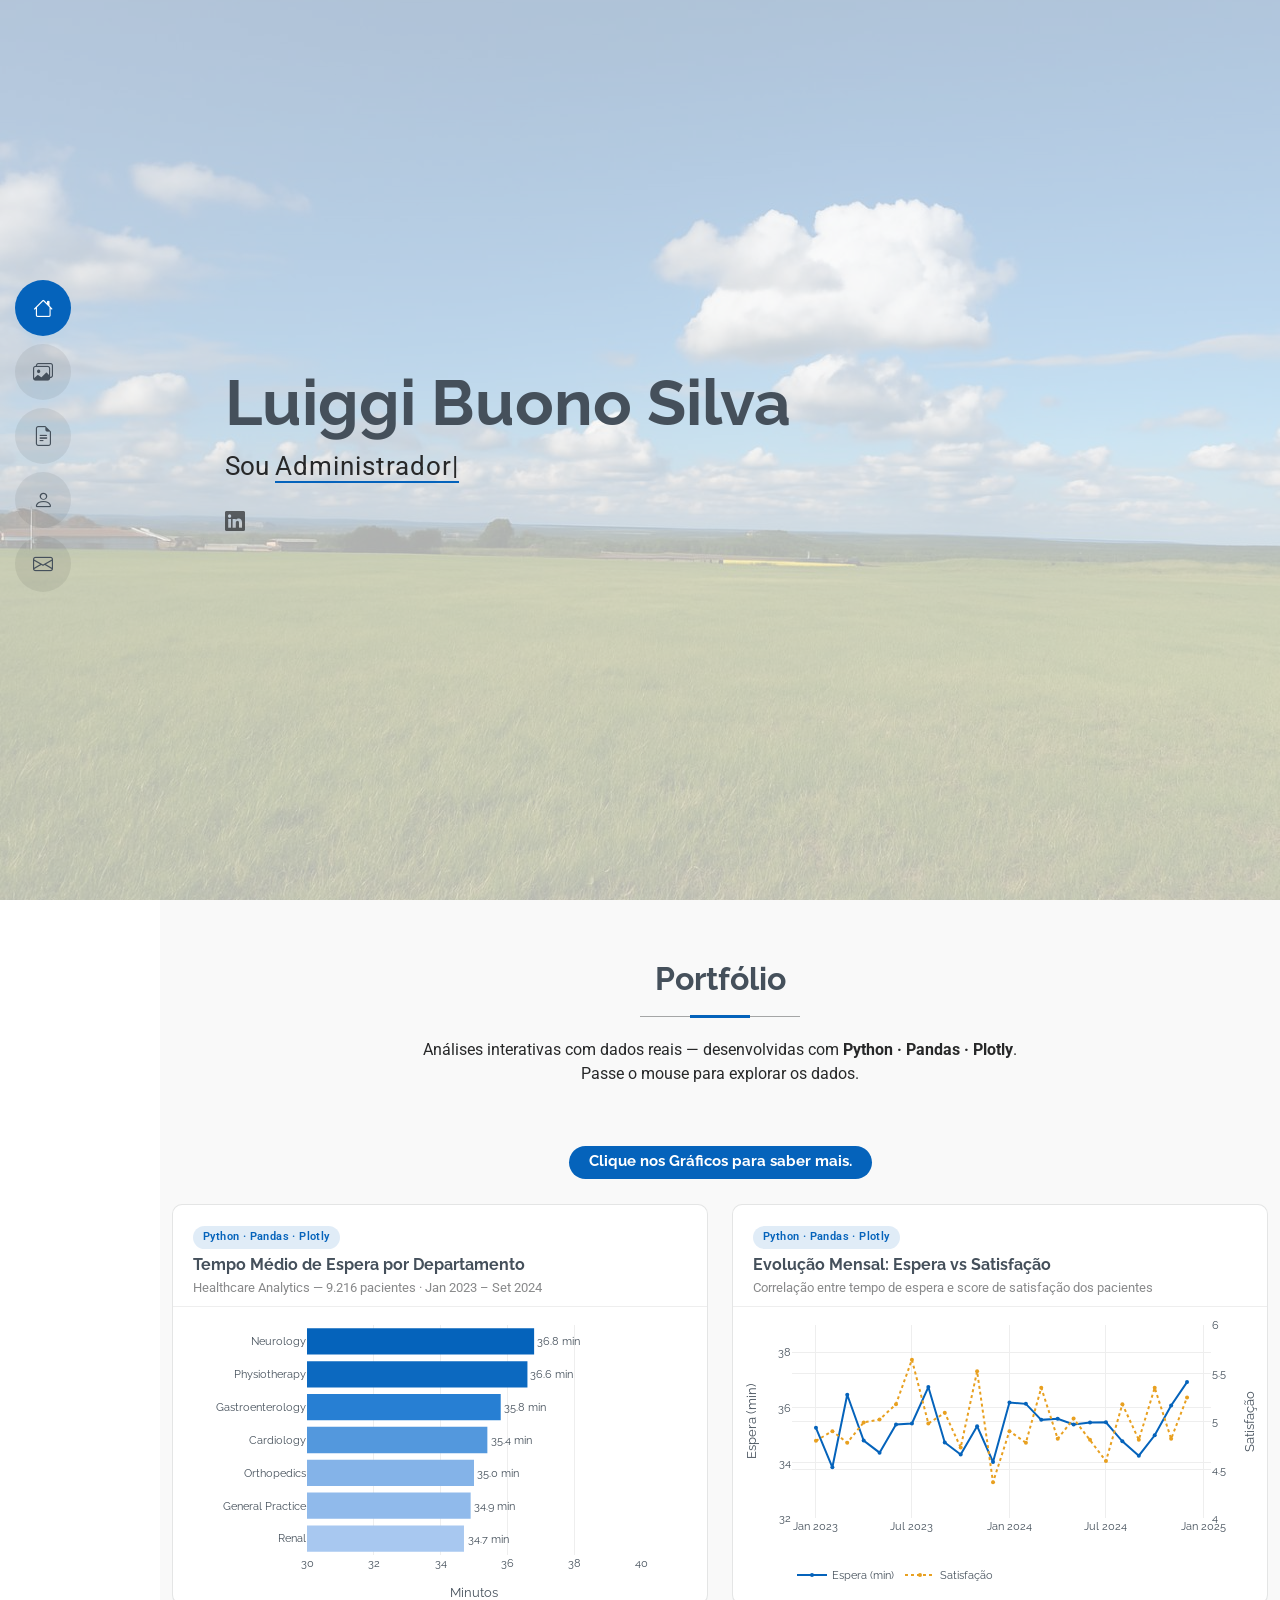
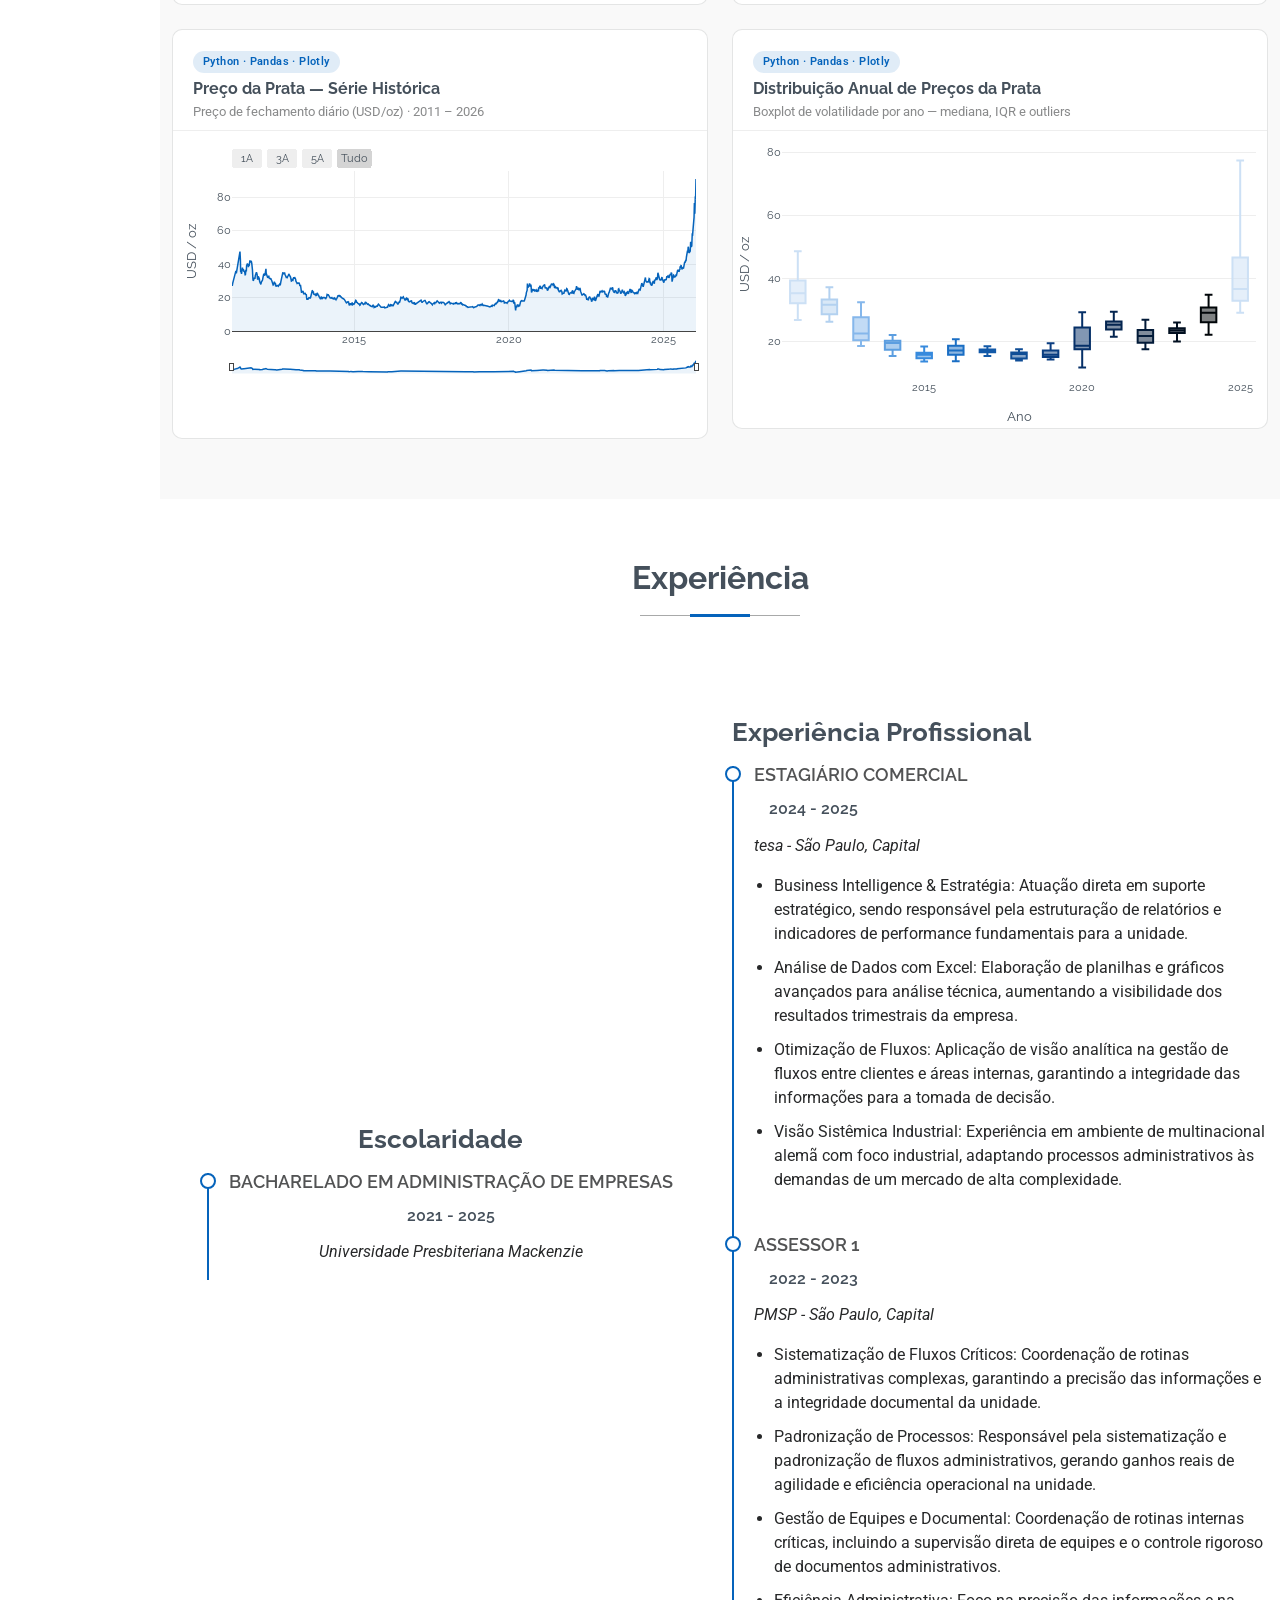
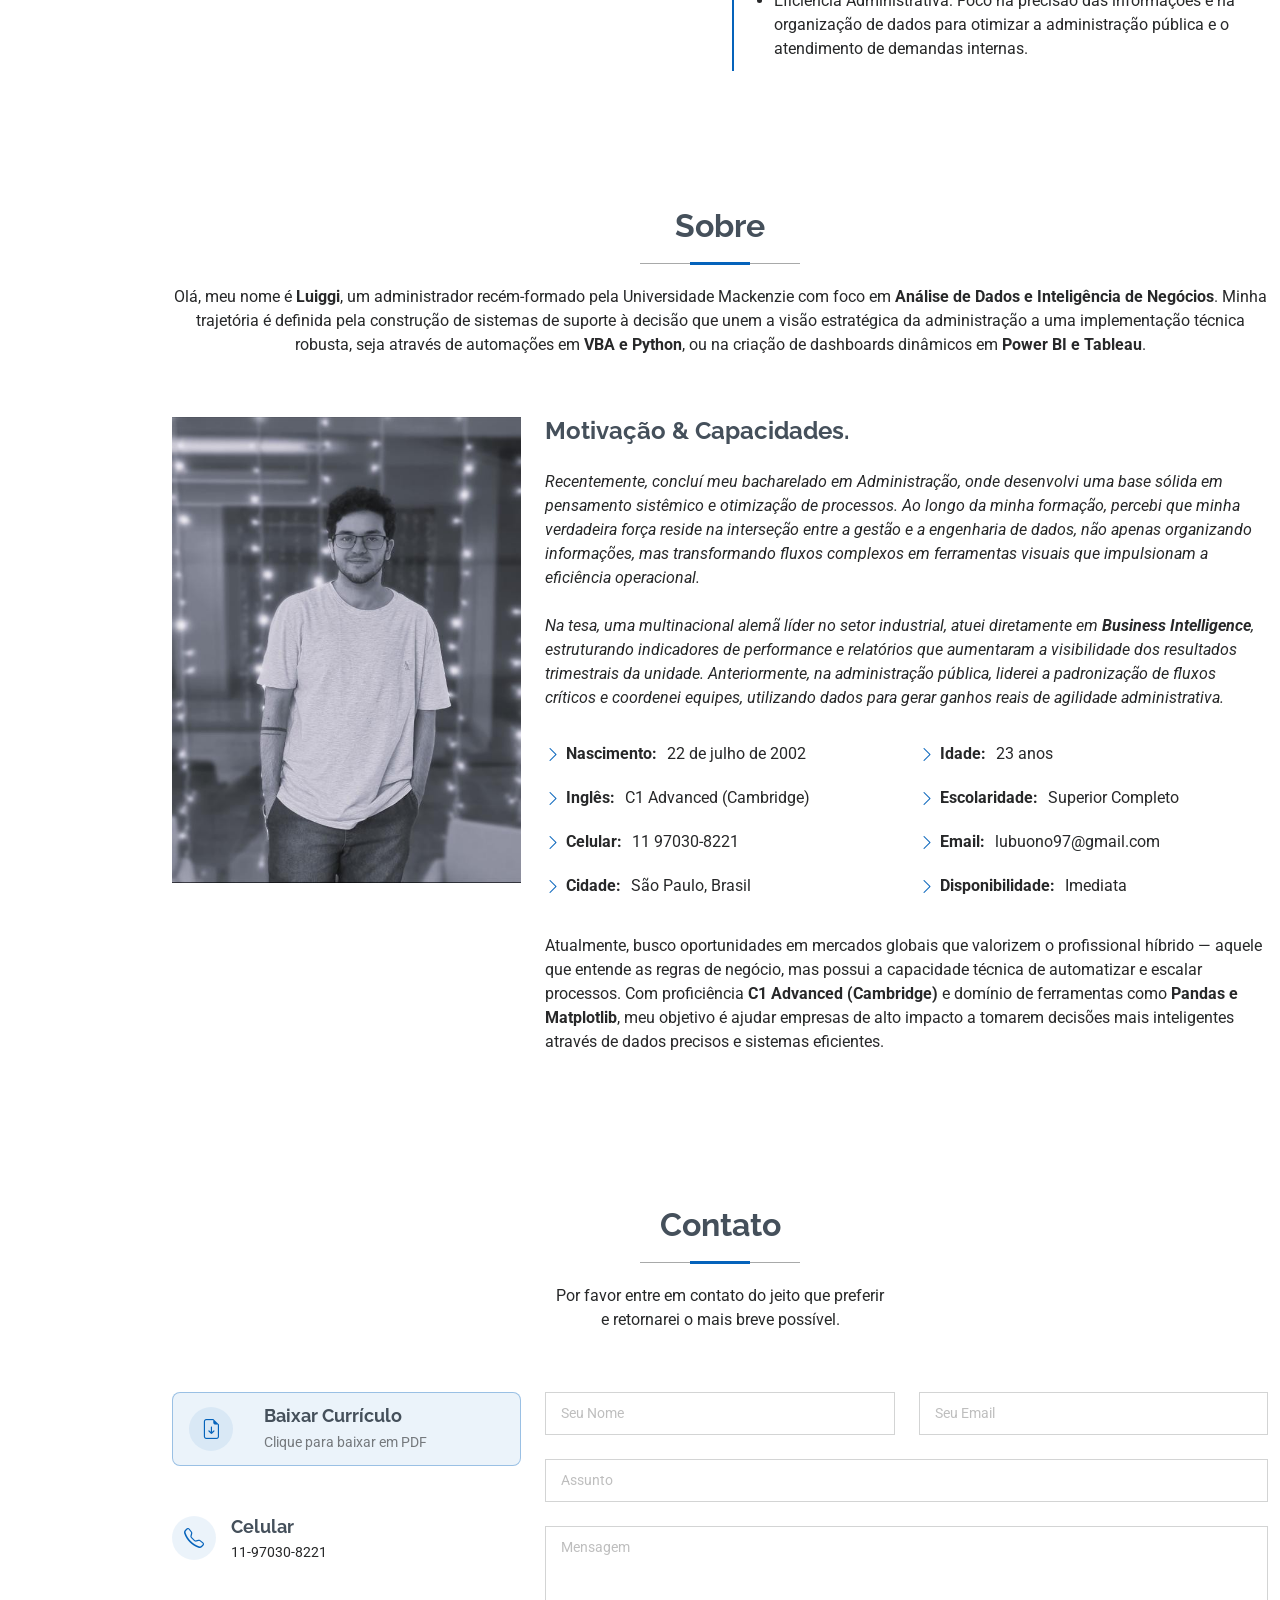
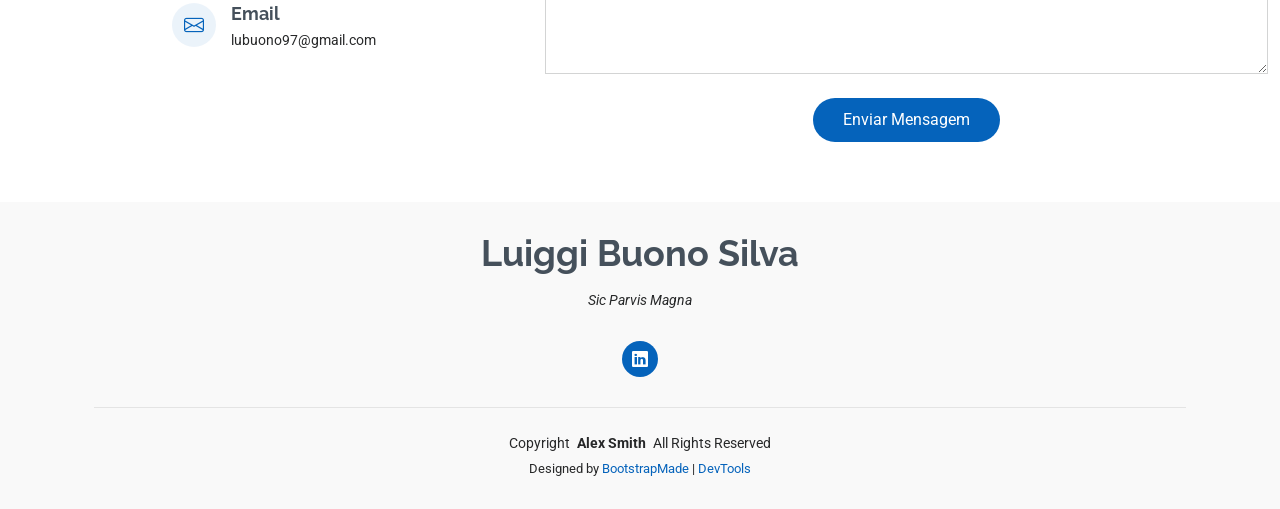
==== index.html @ fa4395cb "Update in some code sections" ====
<!DOCTYPE html>
<html lang="ptbr">

<head>
  <meta charset="utf-8">
  <meta content="width=device-width, initial-scale=1.0" name="viewport">
  <title>CV_Luiggi_Buono</title>
  <meta content="" name="description">
  <meta content="" name="keywords">

  <!-- Favicons -->
  <link href="assets/img/favicon.png" rel="icon">
  <link href="assets/img/favicon.png" rel="apple-touch-icon">

  <!-- Fonts -->
  <link href="https://fonts.googleapis.com" rel="preconnect">
  <link href="https://fonts.gstatic.com" rel="preconnect" crossorigin>
  <link
    href="https://fonts.googleapis.com/css2?family=Roboto:ital,wght@0,100;0,300;0,400;0,500;0,700;0,900;1,100;1,300;1,400;1,500;1,700;1,900&family=Poppins:ital,wght@0,100;0,200;0,300;0,400;0,500;0,600;0,700;0,800;0,900;1,100;1,200;1,300;1,400;1,500;1,600;1,700;1,800;1,900&family=Raleway:ital,wght@0,100;0,200;0,300;0,400;0,500;0,600;0,700;0,800;0,900;1,100;1,200;1,300;1,400;1,500;1,600;1,700;1,800;1,900&display=swap"
    rel="stylesheet">

  <!-- Vendor CSS Files -->
  <link href="assets/vendor/bootstrap/css/bootstrap.min.css" rel="stylesheet">
  <link href="assets/vendor/bootstrap-icons/bootstrap-icons.css" rel="stylesheet">
  <link href="assets/vendor/aos/aos.css" rel="stylesheet">
  <link href="assets/vendor/glightbox/css/glightbox.min.css" rel="stylesheet">
  <link href="assets/vendor/swiper/swiper-bundle.min.css" rel="stylesheet">

  <!-- Main CSS File -->
  <link href="assets/css/main.css" rel="stylesheet">

  <!-- Plotly.js para gráficos interativos -->
  <script src="https://cdn.plot.ly/plotly-2.32.0.min.js" id="plotly-cdn"></script>

  <!-- =======================================================
  * Template Name: MyResume
  * Template URL: https://bootstrapmade.com/free-html-bootstrap-template-my-resume/
  * Updated: Jun 29 2024 with Bootstrap v5.3.3
  * Author: BootstrapMade.com
  * License: https://bootstrapmade.com/license/
  ======================================================== -->

  <style>
    .portfolio-card-link {
      text-decoration: none;
      display: block;
      color: inherit;
    }

    .portfolio-card-link .portfolio-card {
      transition: transform 0.25s ease, box-shadow 0.25s ease;
      cursor: pointer;
    }

    .portfolio-card-link:hover .portfolio-card {
      transform: translateY(-5px);
      box-shadow: 0 12px 32px rgba(5, 99, 187, 0.15);
    }

    .portfolio-card-link:hover .portfolio-card-header h4::after {
      content: ' →';
      color: #0563bb;
    }
  </style>
</head>

<body class="index-page">

  <header id="header" class="header d-flex flex-column justify-content-center">

    <i class="header-toggle d-xl-none bi bi-list"></i>

    <nav id="navmenu" class="navmenu">
      <ul>
        <li><a href="#hero" class="active"><i class="bi bi-house navicon"></i><span>Home</span></a></li>
        <li><a href="#portfolio"><i class="bi bi-images navicon"></i><span>Portfólio</span></a></li>
        <li><a href="#Currículo"><i class="bi bi-file-earmark-text navicon"></i><span>Experiência</span></a></li>
        <li><a href="#Sobre mim"><i class="bi bi-person navicon"></i><span>Sobre mim</span></a></li>
        <li><a href="#contact"><i class="bi bi-envelope navicon"></i><span>Contato</span></a></li>
      </ul>
    </nav>

  </header>

  <main class="main">

    <!-- Hero Section -->
    <section id="hero" class="hero section light-background">

      <img src="assets/img/hero-bg.jpg" alt="">

      <div class="container" data-aos="zoom-out">
        <div class="row justify-content-center">
          <div class="col-lg-9">
            <h2>Luiggi Buono Silva</h2>
            <p>Sou <span class="typed"
                data-typed-items="Administrador, Analista, Desenvolvedor, Planejador"></span><span
                class="typed-cursor typed-cursor--blink" aria-hidden="true"></span></p>
            <div class="social-links">
              <a
                href="https://www.linkedin.com/in/luiggi-buono-silva-706985194/?lipi=urn%3Ali%3Apage%3Ad_flagship3_profile_view_base_contact_details%3BIKTzEjtxRpqiecCfWYso%2Bg%3D%3D"><i
                  class="bi bi-linkedin"></i></a>
            </div>
          </div>
        </div>
      </div>

    </section><!-- /Hero Section -->

    <!-- Portfolio Section -->
    <section id="portfolio" class="portfolio section light-background">
      <div class="container section-title" data-aos="fade-up">
        <h2>Portfólio</h2>
        <p>Análises interativas com dados reais — desenvolvidas com <strong>Python · Pandas · Plotly</strong>.<br>Passe
          o mouse para explorar os dados.</p>
      </div>
      <div class="container">
        <div class="row" data-aos="fade-up" data-aos-delay="100">
          <div class="col-lg-12 d-flex justify-content-center">
            <ul id="portfolio-filters" class="portfolio-filters">
              <li data-filter="*" class="filter-active"><strong>Clique nos Gráficos para saber mais.</strong></li>
            </ul>
          </div>
        </div>
        <div class="row gy-4 portfolio-container" data-aos="fade-up" data-aos-delay="200">

          <div class="col-lg-6 portfolio-item filter-python">
            <a href="healthcare-espera.html" class="portfolio-card-link">
              <div class="portfolio-card">
                <div class="portfolio-card-header">
                  <span class="portfolio-badge">Python · Pandas · Plotly</span>
                  <h4>Tempo Médio de Espera por Departamento</h4>
                  <p>Healthcare Analytics — 9.216 pacientes · Jan 2023 – Set 2024</p>
                </div>
                <div id="chart-dept" class="plotly-chart"></div>
              </div>
            </a>
          </div>

          <div class="col-lg-6 portfolio-item filter-python">
            <a href="healthcare-espera.html" class="portfolio-card-link">
              <div class="portfolio-card">
                <div class="portfolio-card-header">
                  <span class="portfolio-badge">Python · Pandas · Plotly</span>
                  <h4>Evolução Mensal: Espera vs Satisfação</h4>
                  <p>Correlação entre tempo de espera e score de satisfação dos pacientes</p>
                </div>
                <div id="chart-monthly" class="plotly-chart"></div>
              </div>
            </a>
          </div>

          <div class="col-lg-6 portfolio-item filter-python">
            <a href="silver-preco.html" class="portfolio-card-link">
              <div class="portfolio-card">
                <div class="portfolio-card-header">
                  <span class="portfolio-badge">Python · Pandas · Plotly</span>
                  <h4>Preço da Prata — Série Histórica</h4>
                  <p>Preço de fechamento diário (USD/oz) · 2011 – 2026</p>
                </div>
                <div id="chart-silver" class="plotly-chart"></div>
              </div>
            </a>
          </div>

          <div class="col-lg-6 portfolio-item filter-python">
            <a href="silver-preco.html" class="portfolio-card-link">
              <div class="portfolio-card">
                <div class="portfolio-card-header">
                  <span class="portfolio-badge">Python · Pandas · Plotly</span>
                  <h4>Distribuição Anual de Preços da Prata</h4>
                  <p>Boxplot de volatilidade por ano — mediana, IQR e outliers</p>
                </div>
                <div id="chart-box" class="plotly-chart"></div>
              </div>
            </a>
          </div>

        </div>
      </div>
    </section><!-- /Portfolio Section -->

    <script>
      function _doInitCharts() {
        (function () {
        var cfg = { displayModeBar: false, responsive: true };
        var base = {
          paper_bgcolor: 'rgba(0,0,0,0)', plot_bgcolor: 'rgba(0,0,0,0)',
          font: { family: 'Raleway,sans-serif', size: 11, color: '#45505b' },
          margin: { t: 10, r: 15, b: 45, l: 45 }, height: 285,
          legend: { orientation: 'h', y: -0.22 }
        };
        function mg(a, b) { return Object.assign({}, a, b); }

        Plotly.newPlot('chart-dept', [{
          type: 'bar', orientation: 'h',
          x: [34.7, 34.9, 35.0, 35.4, 35.8, 36.6, 36.8], y: ["Renal", "General Practice", "Orthopedics", "Cardiology", "Gastroenterology", "Physiotherapy", "Neurology"],
          marker: { color: [34.7, 34.9, 35.0, 35.4, 35.8, 36.6, 36.8], colorscale: [[0, '#a8c8f0'], [0.5, '#2980d4'], [1, '#0563bb']], showscale: false },
          text: [34.7, 34.9, 35.0, 35.4, 35.8, 36.6, 36.8].map(function (v) { return v.toFixed(1) + ' min'; }),
          textposition: 'outside',
          hovertemplate: '<b>%{y}</b><br>Média: %{x:.1f} min<extra></extra>'
        }], mg(base, { xaxis: { title: 'Minutos', range: [30, 40] }, margin: { t: 10, r: 70, b: 45, l: 130 } }), cfg);

        Plotly.newPlot('chart-monthly', [
          {
            type: 'scatter', mode: 'lines+markers', name: 'Espera (min)',
            x: ["2023-01", "2023-02", "2023-03", "2023-04", "2023-05", "2023-06", "2023-07", "2023-08", "2023-09", "2023-10", "2023-11", "2023-12", "2024-01", "2024-02", "2024-03", "2024-04", "2024-05", "2024-06", "2024-07", "2024-08", "2024-09", "2024-10", "2024-11", "2024-12"], y: [35.27, 33.84, 36.47, 34.81, 34.37, 35.39, 35.43, 36.75, 34.74, 34.3, 35.33, 34.03, 36.19, 36.14, 35.56, 35.6, 35.39, 35.46, 35.47, 34.78, 34.26, 35.0, 36.08, 36.93], line: { color: '#0563bb', width: 2 }, marker: { size: 4 },
            hovertemplate: '%{x}<br>Espera: %{y:.1f} min<extra></extra>'
          },
          {
            type: 'scatter', mode: 'lines+markers', name: 'Satisfação',
            x: ["2023-01", "2023-02", "2023-03", "2023-04", "2023-05", "2023-06", "2023-07", "2023-08", "2023-09", "2023-10", "2023-11", "2023-12", "2024-01", "2024-02", "2024-03", "2024-04", "2024-05", "2024-06", "2024-07", "2024-08", "2024-09", "2024-10", "2024-11", "2024-12"], y: [4.8, 4.9, 4.78, 4.99, 5.02, 5.18, 5.64, 4.98, 5.09, 4.73, 5.52, 4.37, 4.9, 4.78, 5.35, 4.82, 5.03, 4.81, 4.59, 5.18, 4.81, 5.35, 4.82, 5.25], yaxis: 'y2', line: { color: '#e8a020', width: 2, dash: 'dot' }, marker: { size: 4 },
            hovertemplate: '%{x}<br>Satisfação: %{y:.2f}<extra></extra>'
          }
        ], mg(base, {
          yaxis: { title: 'Espera (min)', range: [32, 39] },
          yaxis2: { title: 'Satisfação', overlaying: 'y', side: 'right', range: [4, 6] },
          margin: { t: 10, r: 60, b: 60, l: 55 }
        }), cfg);

        Plotly.newPlot('chart-silver', [{
          type: 'scatter', mode: 'lines', name: 'Fechamento USD',
          x: ["2011-01-24", "2011-01-27", "2011-02-01", "2011-02-04", "2011-02-09", "2011-02-14", "2011-02-17", "2011-02-23", "2011-02-28", "2011-03-03", "2011-03-08", "2011-03-11", "2011-03-16", "2011-03-21", "2011-03-24", "2011-03-29", "2011-04-01", "2011-04-06", "2011-04-11", "2011-04-14", "2011-04-19", "2011-04-25", "2011-04-28", "2011-05-03", "2011-05-06", "2011-05-11", "2011-05-16", "2011-05-19", "2011-05-24", "2011-05-27", "2011-06-02", "2011-06-07", "2011-06-10", "2011-06-15", "2011-06-20", "2011-06-23", "2011-06-28", "2011-07-01", "2011-07-07", "2011-07-12", "2011-07-15", "2011-07-20", "2011-07-25", "2011-07-28", "2011-08-02", "2011-08-05", "2011-08-10", "2011-08-15", "2011-08-18", "2011-08-23", "2011-08-26", "2011-08-31", "2011-09-06", "2011-09-09", "2011-09-14", "2011-09-19", "2011-09-22", "2011-09-27", "2011-09-30", "2011-10-05", "2011-10-10", "2011-10-13", "2011-10-18", "2011-10-21", "2011-10-26", "2011-10-31", "2011-11-03", "2011-11-08", "2011-11-11", "2011-11-16", "2011-11-21", "2011-11-25", "2011-11-30", "2011-12-05", "2011-12-08", "2011-12-13", "2011-12-16", "2011-12-21", "2011-12-27", "2011-12-30", "2012-01-05", "2012-01-10", "2012-01-13", "2012-01-19", "2012-01-24", "2012-01-27", "2012-02-01", "2012-02-06", "2012-02-09", "2012-02-14", "2012-02-17", "2012-02-23", "2012-02-28", "2012-03-02", "2012-03-07", "2012-03-12", "2012-03-15", "2012-03-20", "2012-03-23", "2012-03-28", "2012-04-02", "2012-04-05", "2012-04-11", "2012-04-16", "2012-04-19", "2012-04-24", "2012-04-27", "2012-05-02", "2012-05-07", "2012-05-10", "2012-05-15", "2012-05-18", "2012-05-23", "2012-05-29", "2012-06-01", "2012-06-06", "2012-06-11", "2012-06-14", "2012-06-19", "2012-06-22", "2012-06-27", "2012-07-02", "2012-07-06", "2012-07-11", "2012-07-16", "2012-07-19", "2012-07-24", "2012-07-27", "2012-08-01", "2012-08-06", "2012-08-09", "2012-08-14", "2012-08-17", "2012-08-22", "2012-08-27", "2012-08-30", "2012-09-05", "2012-09-10", "2012-09-13", "2012-09-18", "2012-09-21", "2012-09-26", "2012-10-01", "2012-10-04", "2012-10-09", "2012-10-12", "2012-10-17", "2012-10-22", "2012-10-25", "2012-11-01", "2012-11-06", "2012-11-09", "2012-11-14", "2012-11-19", "2012-11-23", "2012-11-28", "2012-12-03", "2012-12-06", "2012-12-11", "2012-12-14", "2012-12-19", "2012-12-24", "2012-12-28", "2013-01-03", "2013-01-08", "2013-01-11", "2013-01-16", "2013-01-22", "2013-01-25", "2013-01-30", "2013-02-04", "2013-02-07", "2013-02-12", "2013-02-15", "2013-02-21", "2013-02-26", "2013-03-01", "2013-03-06", "2013-03-11", "2013-03-14", "2013-03-19", "2013-03-22", "2013-03-27", "2013-04-02", "2013-04-05", "2013-04-10", "2013-04-15", "2013-04-18", "2013-04-23", "2013-04-26", "2013-05-01", "2013-05-06", "2013-05-09", "2013-05-14", "2013-05-17", "2013-05-22", "2013-05-28", "2013-05-31", "2013-06-05", "2013-06-10", "2013-06-13", "2013-06-18", "2013-06-21", "2013-06-26", "2013-07-01", "2013-07-05", "2013-07-10", "2013-07-15", "2013-07-18", "2013-07-23", "2013-07-26", "2013-07-31", "2013-08-05", "2013-08-08", "2013-08-13", "2013-08-16", "2013-08-21", "2013-08-26", "2013-08-29", "2013-09-04", "2013-09-09", "2013-09-12", "2013-09-17", "2013-09-20", "2013-09-25", "2013-09-30", "2013-10-03", "2013-10-08", "2013-10-11", "2013-10-16", "2013-10-21", "2013-10-24", "2013-10-29", "2013-11-01", "2013-11-06", "2013-11-11", "2013-11-14", "2013-11-19", "2013-11-22", "2013-11-27", "2013-12-03", "2013-12-06", "2013-12-11", "2013-12-16", "2013-12-19", "2013-12-24", "2013-12-30", "2014-01-03", "2014-01-08", "2014-01-13", "2014-01-16", "2014-01-22", "2014-01-27", "2014-01-30", "2014-02-04", "2014-02-07", "2014-02-12", "2014-02-18", "2014-02-21", "2014-02-26", "2014-03-03", "2014-03-06", "2014-03-11", "2014-03-14", "2014-03-19", "2014-03-24", "2014-03-27", "2014-04-01", "2014-04-04", "2014-04-09", "2014-04-14", "2014-04-17", "2014-04-23", "2014-04-28", "2014-05-01", "2014-05-06", "2014-05-09", "2014-05-14", "2014-05-19", "2014-05-22", "2014-05-28", "2014-06-02", "2014-06-05", "2014-06-10", "2014-06-13", "2014-06-18", "2014-06-23", "2014-06-26", "2014-07-01", "2014-07-07", "2014-07-10", "2014-07-15", "2014-07-18", "2014-07-23", "2014-07-28", "2014-07-31", "2014-08-05", "2014-08-08", "2014-08-13", "2014-08-18", "2014-08-21", "2014-08-26", "2014-08-29", "2014-09-04", "2014-09-09", "2014-09-12", "2014-09-17", "2014-09-22", "2014-09-25", "2014-09-30", "2014-10-03", "2014-10-08", "2014-10-13", "2014-10-16", "2014-10-21", "2014-10-24", "2014-10-29", "2014-11-03", "2014-11-06", "2014-11-11", "2014-11-14", "2014-11-19", "2014-11-24", "2014-11-28", "2014-12-03", "2014-12-08", "2014-12-11", "2014-12-16", "2014-12-19", "2014-12-24", "2014-12-30", "2015-01-05", "2015-01-08", "2015-01-13", "2015-01-16", "2015-01-22", "2015-01-27", "2015-01-30", "2015-02-04", "2015-02-09", "2015-02-12", "2015-02-18", "2015-02-23", "2015-02-26", "2015-03-03", "2015-03-06", "2015-03-11", "2015-03-16", "2015-03-19", "2015-03-24", "2015-03-27", "2015-04-01", "2015-04-07", "2015-04-10", "2015-04-15", "2015-04-20", "2015-04-23", "2015-04-28", "2015-05-01", "2015-05-06", "2015-05-11", "2015-05-14", "2015-05-19", "2015-05-22", "2015-05-28", "2015-06-02", "2015-06-05", "2015-06-10", "2015-06-15", "2015-06-18", "2015-06-23", "2015-06-26", "2015-07-01", "2015-07-07", "2015-07-10", "2015-07-15", "2015-07-20", "2015-07-23", "2015-07-28", "2015-07-31", "2015-08-05", "2015-08-10", "2015-08-13", "2015-08-18", "2015-08-21", "2015-08-26", "2015-08-31", "2015-09-03", "2015-09-09", "2015-09-14", "2015-09-17", "2015-09-22", "2015-09-25", "2015-09-30", "2015-10-05", "2015-10-08", "2015-10-13", "2015-10-16", "2015-10-21", "2015-10-26", "2015-10-29", "2015-11-03", "2015-11-06", "2015-11-11", "2015-11-16", "2015-11-19", "2015-11-24", "2015-11-30", "2015-12-03", "2015-12-08", "2015-12-11", "2015-12-16", "2015-12-21", "2015-12-24", "2015-12-30", "2016-01-05", "2016-01-08", "2016-01-13", "2016-01-19", "2016-01-22", "2016-01-27", "2016-02-01", "2016-02-04", "2016-02-09", "2016-02-12", "2016-02-18", "2016-02-23", "2016-02-26", "2016-03-02", "2016-03-07", "2016-03-10", "2016-03-15", "2016-03-18", "2016-03-23", "2016-03-29", "2016-04-01", "2016-04-06", "2016-04-11", "2016-04-14", "2016-04-19", "2016-04-22", "2016-04-27", "2016-05-02", "2016-05-05", "2016-05-10", "2016-05-13", "2016-05-18", "2016-05-23", "2016-05-26", "2016-06-01", "2016-06-06", "2016-06-09", "2016-06-14", "2016-06-17", "2016-06-22", "2016-06-27", "2016-06-30", "2016-07-06", "2016-07-11", "2016-07-14", "2016-07-19", "2016-07-22", "2016-07-27", "2016-08-01", "2016-08-04", "2016-08-09", "2016-08-12", "2016-08-17", "2016-08-22", "2016-08-25", "2016-08-30", "2016-09-02", "2016-09-08", "2016-09-13", "2016-09-16", "2016-09-21", "2016-09-26", "2016-09-29", "2016-10-04", "2016-10-07", "2016-10-13", "2016-10-18", "2016-10-21", "2016-10-26", "2016-10-31", "2016-11-03", "2016-11-08", "2016-11-14", "2016-11-17", "2016-11-22", "2016-11-28", "2016-12-01", "2016-12-06", "2016-12-09", "2016-12-14", "2016-12-19", "2016-12-22", "2016-12-28", "2017-01-03", "2017-01-06", "2017-01-11", "2017-01-17", "2017-01-20", "2017-01-25", "2017-01-30", "2017-02-02", "2017-02-07", "2017-02-10", "2017-02-15", "2017-02-21", "2017-02-24", "2017-03-01", "2017-03-06", "2017-03-09", "2017-03-14", "2017-03-17", "2017-03-22", "2017-03-27", "2017-03-30", "2017-04-04", "2017-04-07", "2017-04-12", "2017-04-18", "2017-04-21", "2017-04-26", "2017-05-01", "2017-05-04", "2017-05-09", "2017-05-12", "2017-05-17", "2017-05-22", "2017-05-25", "2017-05-31", "2017-06-05", "2017-06-08", "2017-06-13", "2017-06-16", "2017-06-21", "2017-06-26", "2017-06-29", "2017-07-05", "2017-07-10", "2017-07-13", "2017-07-18", "2017-07-21", "2017-07-26", "2017-07-31", "2017-08-03", "2017-08-08", "2017-08-11", "2017-08-16", "2017-08-21", "2017-08-24", "2017-08-29", "2017-09-01", "2017-09-07", "2017-09-12", "2017-09-15", "2017-09-20", "2017-09-25", "2017-09-28", "2017-10-03", "2017-10-06", "2017-10-11", "2017-10-16", "2017-10-19", "2017-10-24", "2017-10-27", "2017-11-01", "2017-11-06", "2017-11-09", "2017-11-14", "2017-11-17", "2017-11-22", "2017-11-28", "2017-12-01", "2017-12-06", "2017-12-11", "2017-12-14", "2017-12-19", "2017-12-22", "2017-12-28", "2018-01-03", "2018-01-08", "2018-01-11", "2018-01-17", "2018-01-22", "2018-01-25", "2018-01-31", "2018-02-05", "2018-02-08", "2018-02-13", "2018-02-16", "2018-02-22", "2018-02-27", "2018-03-02", "2018-03-07", "2018-03-12", "2018-03-15", "2018-03-20", "2018-03-23", "2018-03-28", "2018-04-03", "2018-04-06", "2018-04-11", "2018-04-16", "2018-04-19", "2018-04-24", "2018-04-27", "2018-05-02", "2018-05-07", "2018-05-10", "2018-05-15", "2018-05-18", "2018-05-23", "2018-05-29", "2018-06-01", "2018-06-06", "2018-06-11", "2018-06-14", "2018-06-19", "2018-06-22", "2018-06-27", "2018-07-02", "2018-07-06", "2018-07-11", "2018-07-16", "2018-07-19", "2018-07-24", "2018-07-27", "2018-08-01", "2018-08-06", "2018-08-09", "2018-08-14", "2018-08-17", "2018-08-22", "2018-08-27", "2018-08-30", "2018-09-05", "2018-09-10", "2018-09-13", "2018-09-18", "2018-09-21", "2018-09-26", "2018-10-01", "2018-10-04", "2018-10-09", "2018-10-12", "2018-10-17", "2018-10-22", "2018-10-25", "2018-10-30", "2018-11-02", "2018-11-07", "2018-11-12", "2018-11-15", "2018-11-20", "2018-11-26", "2018-11-29", "2018-12-04", "2018-12-10", "2018-12-13", "2018-12-18", "2018-12-21", "2018-12-27", "2019-01-02", "2019-01-07", "2019-01-10", "2019-01-15", "2019-01-18", "2019-01-24", "2019-01-29", "2019-02-01", "2019-02-06", "2019-02-11", "2019-02-14", "2019-02-20", "2019-02-25", "2019-02-28", "2019-03-05", "2019-03-08", "2019-03-13", "2019-03-18", "2019-03-21", "2019-03-26", "2019-03-29", "2019-04-03", "2019-04-08", "2019-04-11", "2019-04-16", "2019-04-22", "2019-04-25", "2019-04-30", "2019-05-03", "2019-05-08", "2019-05-13", "2019-05-16", "2019-05-21", "2019-05-24", "2019-05-30", "2019-06-04", "2019-06-07", "2019-06-12", "2019-06-17", "2019-06-20", "2019-06-25", "2019-06-28", "2019-07-03", "2019-07-09", "2019-07-12", "2019-07-17", "2019-07-22", "2019-07-25", "2019-07-30", "2019-08-02", "2019-08-07", "2019-08-12", "2019-08-15", "2019-08-20", "2019-08-23", "2019-08-28", "2019-09-03", "2019-09-06", "2019-09-11", "2019-09-16", "2019-09-19", "2019-09-24", "2019-09-27", "2019-10-02", "2019-10-07", "2019-10-10", "2019-10-15", "2019-10-18", "2019-10-23", "2019-10-28", "2019-10-31", "2019-11-05", "2019-11-08", "2019-11-13", "2019-11-18", "2019-11-21", "2019-11-26", "2019-12-02", "2019-12-05", "2019-12-10", "2019-12-13", "2019-12-18", "2019-12-23", "2019-12-27", "2020-01-02", "2020-01-07", "2020-01-10", "2020-01-15", "2020-01-21", "2020-01-24", "2020-01-29", "2020-02-03", "2020-02-06", "2020-02-11", "2020-02-14", "2020-02-20", "2020-02-25", "2020-02-28", "2020-03-04", "2020-03-09", "2020-03-12", "2020-03-17", "2020-03-20", "2020-03-25", "2020-03-30", "2020-04-02", "2020-04-07", "2020-04-13", "2020-04-16", "2020-04-21", "2020-04-24", "2020-04-29", "2020-05-04", "2020-05-07", "2020-05-12", "2020-05-15", "2020-05-20", "2020-05-26", "2020-05-29", "2020-06-03", "2020-06-08", "2020-06-11", "2020-06-16", "2020-06-19", "2020-06-24", "2020-06-29", "2020-07-02", "2020-07-08", "2020-07-13", "2020-07-16", "2020-07-21", "2020-07-24", "2020-07-29", "2020-08-03", "2020-08-06", "2020-08-11", "2020-08-14", "2020-08-19", "2020-08-24", "2020-08-27", "2020-09-01", "2020-09-04", "2020-09-10", "2020-09-15", "2020-09-18", "2020-09-23", "2020-09-28", "2020-10-01", "2020-10-06", "2020-10-09", "2020-10-14", "2020-10-19", "2020-10-22", "2020-10-27", "2020-10-30", "2020-11-04", "2020-11-09", "2020-11-12", "2020-11-17", "2020-11-20", "2020-11-25", "2020-12-01", "2020-12-04", "2020-12-09", "2020-12-14", "2020-12-17", "2020-12-22", "2020-12-28", "2020-12-31", "2021-01-06", "2021-01-11", "2021-01-14", "2021-01-20", "2021-01-25", "2021-01-28", "2021-02-02", "2021-02-05", "2021-02-10", "2021-02-16", "2021-02-19", "2021-02-24", "2021-03-01", "2021-03-04", "2021-03-09", "2021-03-12", "2021-03-17", "2021-03-22", "2021-03-25", "2021-03-30", "2021-04-05", "2021-04-08", "2021-04-13", "2021-04-16", "2021-04-21", "2021-04-26", "2021-04-29", "2021-05-04", "2021-05-07", "2021-05-12", "2021-05-17", "2021-05-20", "2021-05-25", "2021-05-28", "2021-06-03", "2021-06-08", "2021-06-11", "2021-06-16", "2021-06-21", "2021-06-24", "2021-06-29", "2021-07-02", "2021-07-08", "2021-07-13", "2021-07-16", "2021-07-21", "2021-07-26", "2021-07-29", "2021-08-03", "2021-08-06", "2021-08-11", "2021-08-16", "2021-08-19", "2021-08-24", "2021-08-27", "2021-09-01", "2021-09-07", "2021-09-10", "2021-09-15", "2021-09-20", "2021-09-23", "2021-09-28", "2021-10-01", "2021-10-06", "2021-10-11", "2021-10-14", "2021-10-19", "2021-10-22", "2021-10-27", "2021-11-01", "2021-11-04", "2021-11-09", "2021-11-12", "2021-11-17", "2021-11-22", "2021-11-26", "2021-12-01", "2021-12-06", "2021-12-09", "2021-12-14", "2021-12-17", "2021-12-22", "2021-12-28", "2021-12-31", "2022-01-05", "2022-01-10", "2022-01-13", "2022-01-19", "2022-01-24", "2022-01-27", "2022-02-01", "2022-02-04", "2022-02-09", "2022-02-14", "2022-02-17", "2022-02-23", "2022-02-28", "2022-03-03", "2022-03-08", "2022-03-11", "2022-03-16", "2022-03-21", "2022-03-24", "2022-03-29", "2022-04-01", "2022-04-06", "2022-04-11", "2022-04-14", "2022-04-20", "2022-04-25", "2022-04-28", "2022-05-03", "2022-05-06", "2022-05-11", "2022-05-16", "2022-05-19", "2022-05-24", "2022-05-27", "2022-06-02", "2022-06-07", "2022-06-10", "2022-06-15", "2022-06-21", "2022-06-24", "2022-06-29", "2022-07-05", "2022-07-08", "2022-07-13", "2022-07-18", "2022-07-21", "2022-07-26", "2022-07-29", "2022-08-03", "2022-08-08", "2022-08-11", "2022-08-16", "2022-08-19", "2022-08-24", "2022-08-29", "2022-09-01", "2022-09-07", "2022-09-12", "2022-09-15", "2022-09-20", "2022-09-23", "2022-09-28", "2022-10-03", "2022-10-06", "2022-10-11", "2022-10-14", "2022-10-19", "2022-10-24", "2022-10-27", "2022-11-01", "2022-11-04", "2022-11-09", "2022-11-14", "2022-11-17", "2022-11-22", "2022-11-28", "2022-12-01", "2022-12-06", "2022-12-09", "2022-12-14", "2022-12-19", "2022-12-22", "2022-12-28", "2023-01-03", "2023-01-06", "2023-01-11", "2023-01-17", "2023-01-20", "2023-01-25", "2023-01-30", "2023-02-02", "2023-02-07", "2023-02-10", "2023-02-15", "2023-02-21", "2023-02-24", "2023-03-01", "2023-03-06", "2023-03-09", "2023-03-14", "2023-03-17", "2023-03-22", "2023-03-27", "2023-03-30", "2023-04-04", "2023-04-10", "2023-04-13", "2023-04-18", "2023-04-21", "2023-04-26", "2023-05-01", "2023-05-04", "2023-05-09", "2023-05-12", "2023-05-17", "2023-05-22", "2023-05-25", "2023-05-31", "2023-06-05", "2023-06-08", "2023-06-13", "2023-06-16", "2023-06-22", "2023-06-27", "2023-06-30", "2023-07-06", "2023-07-11", "2023-07-14", "2023-07-19", "2023-07-24", "2023-07-27", "2023-08-01", "2023-08-04", "2023-08-09", "2023-08-14", "2023-08-17", "2023-08-22", "2023-08-25", "2023-08-30", "2023-09-05", "2023-09-08", "2023-09-13", "2023-09-18", "2023-09-21", "2023-09-26", "2023-09-29", "2023-10-04", "2023-10-09", "2023-10-12", "2023-10-17", "2023-10-20", "2023-10-25", "2023-10-30", "2023-11-02", "2023-11-07", "2023-11-10", "2023-11-15", "2023-11-20", "2023-11-24", "2023-11-29", "2023-12-04", "2023-12-07", "2023-12-12", "2023-12-15", "2023-12-20", "2023-12-26", "2023-12-29", "2024-01-04", "2024-01-09", "2024-01-12", "2024-01-18", "2024-01-23", "2024-01-26", "2024-01-31", "2024-02-05", "2024-02-08", "2024-02-13", "2024-02-16", "2024-02-22", "2024-02-27", "2024-03-01", "2024-03-06", "2024-03-11", "2024-03-14", "2024-03-19", "2024-03-22", "2024-03-27", "2024-04-02", "2024-04-05", "2024-04-10", "2024-04-15", "2024-04-18", "2024-04-23", "2024-04-26", "2024-05-01", "2024-05-06", "2024-05-09", "2024-05-14", "2024-05-17", "2024-05-22", "2024-05-28", "2024-05-31", "2024-06-05", "2024-06-10", "2024-06-13", "2024-06-18", "2024-06-24", "2024-06-27", "2024-07-02", "2024-07-08", "2024-07-11", "2024-07-16", "2024-07-19", "2024-07-24", "2024-07-29", "2024-08-01", "2024-08-06", "2024-08-09", "2024-08-14", "2024-08-19", "2024-08-22", "2024-08-27", "2024-08-30", "2024-09-05", "2024-09-10", "2024-09-13", "2024-09-18", "2024-09-23", "2024-09-26", "2024-10-01", "2024-10-04", "2024-10-09", "2024-10-14", "2024-10-17", "2024-10-22", "2024-10-25", "2024-10-30", "2024-11-04", "2024-11-07", "2024-11-12", "2024-11-15", "2024-11-20", "2024-11-25", "2024-11-29", "2024-12-04", "2024-12-09", "2024-12-12", "2024-12-17", "2024-12-20", "2024-12-26", "2024-12-31", "2025-01-06", "2025-01-09", "2025-01-14", "2025-01-17", "2025-01-23", "2025-01-28", "2025-01-31", "2025-02-05", "2025-02-10", "2025-02-13", "2025-02-19", "2025-02-24", "2025-02-27", "2025-03-04", "2025-03-07", "2025-03-12", "2025-03-17", "2025-03-20", "2025-03-25", "2025-03-28", "2025-04-02", "2025-04-07", "2025-04-10", "2025-04-15", "2025-04-21", "2025-04-24", "2025-04-29", "2025-05-02", "2025-05-07", "2025-05-12", "2025-05-15", "2025-05-20", "2025-05-23", "2025-05-29", "2025-06-03", "2025-06-06", "2025-06-11", "2025-06-16", "2025-06-20", "2025-06-25", "2025-06-30", "2025-07-03", "2025-07-08", "2025-07-11", "2025-07-16", "2025-07-21", "2025-07-24", "2025-07-29", "2025-08-01", "2025-08-06", "2025-08-11", "2025-08-14", "2025-08-19", "2025-08-22", "2025-08-27", "2025-09-02", "2025-09-05", "2025-09-10", "2025-09-15", "2025-09-18", "2025-09-23", "2025-09-26", "2025-10-01", "2025-10-06", "2025-10-09", "2025-10-14", "2025-10-17", "2025-10-22", "2025-10-27", "2025-10-30", "2025-11-04", "2025-11-07", "2025-11-12", "2025-11-17", "2025-11-20", "2025-11-25", "2025-12-01", "2025-12-04", "2025-12-09", "2025-12-12", "2025-12-17", "2025-12-22", "2025-12-26", "2025-12-31", "2026-01-06", "2026-01-09", "2026-01-14"], y: [27.32, 27.05, 28.52, 29.06, 30.27, 30.53, 31.57, 33.3, 33.8, 34.31, 35.65, 35.93, 34.47, 36.0, 37.39, 36.98, 37.74, 39.38, 40.6, 41.66, 43.92, 47.15, 47.52, 42.58, 35.28, 35.51, 34.13, 34.93, 36.12, 37.86, 36.2, 37.04, 36.33, 35.41, 36.06, 35.01, 33.63, 33.69, 36.53, 35.63, 39.06, 39.55, 40.35, 39.78, 40.08, 38.2, 39.33, 39.3, 40.69, 42.28, 40.95, 41.7, 41.82, 41.57, 40.47, 39.11, 36.54, 31.5, 30.04, 30.32, 31.94, 31.63, 31.8, 31.17, 33.29, 34.34, 34.49, 35.14, 34.67, 33.81, 31.11, 31.01, 32.73, 32.31, 31.47, 31.19, 29.61, 29.2, 28.7, 27.88, 29.26, 29.78, 29.49, 30.48, 31.93, 33.75, 33.78, 33.72, 33.88, 33.33, 33.2, 35.54, 37.14, 34.48, 33.54, 33.37, 32.69, 31.81, 32.25, 31.82, 33.08, 31.72, 31.51, 31.36, 31.77, 30.74, 31.35, 30.59, 30.07, 29.14, 28.05, 28.69, 27.51, 27.77, 28.5, 29.48, 28.61, 28.4, 28.36, 26.66, 26.94, 27.47, 26.89, 27.0, 27.3, 27.19, 26.79, 27.48, 27.52, 27.85, 28.09, 27.76, 28.0, 29.55, 31.04, 30.37, 32.27, 33.57, 34.72, 34.64, 34.57, 33.88, 34.88, 35.04, 33.95, 33.63, 33.2, 32.23, 32.05, 32.23, 32.02, 32.59, 32.87, 33.18, 34.11, 33.68, 33.68, 33.04, 32.94, 32.22, 31.05, 29.84, 29.92, 30.67, 30.42, 30.37, 31.51, 32.15, 31.18, 32.15, 31.7, 31.39, 31.0, 29.84, 28.69, 29.26, 28.45, 28.76, 28.81, 28.77, 28.81, 28.67, 28.58, 27.22, 27.2, 27.64, 23.35, 23.24, 22.81, 23.76, 23.31, 23.92, 23.88, 23.35, 22.34, 22.46, 22.18, 22.23, 22.47, 21.92, 21.58, 21.68, 19.96, 18.59, 19.56, 18.73, 19.15, 19.83, 19.38, 20.25, 19.76, 19.62, 19.71, 20.18, 21.34, 23.32, 22.96, 24.01, 24.09, 23.37, 23.67, 22.1, 21.74, 21.88, 21.84, 21.66, 21.74, 22.4, 21.22, 21.32, 22.23, 22.79, 22.45, 21.8, 21.75, 21.27, 20.71, 20.33, 19.86, 19.63, 19.01, 19.47, 20.3, 20.05, 19.14, 19.45, 19.58, 20.18, 19.52, 20.36, 20.02, 19.81, 19.77, 19.11, 19.4, 19.92, 20.33, 21.89, 21.78, 21.25, 21.45, 21.54, 20.78, 21.38, 20.8, 20.04, 19.69, 19.67, 19.93, 19.75, 20.0, 19.59, 19.43, 19.58, 18.99, 19.6, 19.08, 19.74, 19.32, 19.49, 19.03, 18.71, 19.06, 19.15, 19.64, 19.77, 20.91, 21.1, 21.07, 20.97, 21.46, 20.84, 20.84, 20.95, 20.53, 20.37, 19.79, 19.9, 19.81, 19.6, 19.39, 19.37, 19.4, 19.06, 18.84, 18.55, 18.66, 17.7, 17.38, 17.01, 16.78, 17.01, 17.29, 17.39, 17.5, 17.14, 17.22, 16.17, 15.39, 15.66, 16.31, 16.29, 16.38, 15.49, 16.36, 16.22, 17.06, 15.72, 15.99, 15.67, 16.24, 16.18, 16.35, 17.12, 17.74, 18.35, 18.07, 17.19, 17.38, 17.05, 16.78, 16.25, 16.25, 16.58, 16.26, 15.78, 15.35, 15.6, 16.1, 16.96, 17.05, 17.04, 16.83, 16.37, 16.27, 15.88, 15.82, 16.59, 16.11, 16.48, 16.3, 17.45, 17.05, 17.03, 16.65, 16.78, 15.97, 15.95, 16.08, 16.15, 15.73, 15.73, 15.55, 14.95, 15.47, 15.03, 14.74, 14.68, 14.63, 14.75, 14.55, 15.29, 15.4, 14.79, 15.3, 14.05, 14.58, 14.7, 14.57, 14.36, 14.98, 14.75, 15.11, 14.51, 15.7, 15.76, 15.9, 16.1, 15.7, 15.9, 15.54, 15.24, 14.7, 14.26, 14.22, 14.24, 14.17, 14.05, 14.05, 14.09, 13.86, 14.22, 14.3, 14.37, 13.81, 13.95, 13.91, 14.15, 14.11, 14.04, 14.44, 14.33, 14.84, 15.44, 15.78, 15.43, 15.23, 14.69, 15.0, 15.62, 15.55, 15.26, 15.81, 15.26, 15.24, 15.04, 15.05, 15.97, 16.17, 16.97, 16.9, 17.29, 17.66, 17.3, 17.08, 17.11, 17.12, 16.41, 16.34, 15.91, 16.43, 17.25, 17.41, 17.4, 17.31, 17.74, 18.58, 20.16, 20.26, 20.28, 19.98, 19.66, 19.97, 20.47, 20.41, 19.81, 19.67, 19.63, 18.84, 18.48, 18.58, 19.28, 19.59, 18.89, 18.78, 19.69, 19.52, 19.11, 17.71, 17.32, 17.41, 17.59, 17.45, 17.58, 17.76, 18.38, 18.33, 16.88, 16.76, 16.62, 16.58, 16.43, 16.74, 16.9, 17.15, 16.03, 15.81, 15.99, 16.36, 16.47, 16.78, 17.1, 17.0, 16.94, 17.12, 17.4, 17.73, 17.91, 17.95, 17.99, 18.33, 18.44, 17.73, 16.99, 16.89, 17.38, 17.55, 18.08, 18.18, 18.3, 18.13, 18.28, 18.25, 17.83, 17.35, 16.78, 16.24, 16.01, 16.35, 16.85, 17.14, 17.15, 17.37, 17.55, 17.38, 16.74, 16.64, 16.35, 16.56, 16.59, 15.84, 15.58, 15.64, 16.22, 16.41, 16.42, 16.75, 16.59, 16.36, 17.04, 16.92, 17.0, 16.95, 17.42, 17.72, 18.02, 17.8, 17.61, 17.25, 17.06, 16.77, 16.58, 16.73, 17.08, 17.32, 17.2, 16.91, 16.7, 17.13, 17.19, 16.94, 17.05, 17.36, 17.1, 16.81, 16.3, 15.87, 15.7, 15.85, 16.07, 16.36, 16.83, 17.18, 17.06, 16.89, 17.1, 16.93, 17.55, 17.2, 16.64, 16.31, 16.51, 16.69, 16.58, 16.35, 16.39, 16.43, 16.47, 16.35, 16.12, 16.53, 16.2, 16.35, 16.33, 16.74, 16.66, 17.22, 16.69, 16.41, 16.29, 16.41, 16.68, 16.19, 16.39, 16.34, 16.31, 16.39, 16.64, 16.91, 17.23, 16.3, 16.44, 16.14, 15.74, 15.98, 15.73, 15.73, 15.34, 15.46, 15.44, 15.39, 15.29, 15.42, 15.02, 14.62, 14.73, 14.84, 14.48, 14.12, 14.08, 14.14, 14.08, 14.27, 14.31, 14.42, 14.51, 14.33, 14.56, 14.59, 14.52, 14.56, 14.4, 14.71, 14.53, 13.97, 14.24, 14.25, 14.18, 14.27, 14.52, 14.48, 14.73, 14.59, 14.58, 15.19, 15.54, 15.67, 15.56, 15.55, 15.33, 15.24, 15.79, 15.88, 15.66, 15.66, 15.5, 16.16, 15.82, 15.54, 15.02, 15.27, 15.38, 15.25, 15.37, 15.37, 15.06, 15.06, 15.17, 14.82, 14.89, 14.96, 14.86, 14.9, 14.91, 14.79, 14.71, 14.48, 14.37, 14.52, 14.46, 14.73, 14.99, 14.72, 14.81, 15.47, 15.29, 15.25, 15.25, 15.07, 15.16, 15.89, 16.34, 16.34, 16.5, 16.22, 17.16, 17.04, 17.19, 17.12, 17.4, 18.3, 19.08, 17.97, 18.03, 17.9, 17.77, 18.52, 17.55, 17.59, 17.46, 17.52, 17.31, 17.5, 17.52, 17.82, 18.01, 17.52, 16.78, 16.9, 16.99, 17.05, 17.03, 16.84, 16.94, 16.6, 16.91, 16.95, 17.4, 17.85, 17.97, 18.32, 18.03, 17.92, 17.75, 18.06, 17.43, 17.64, 17.79, 17.57, 17.72, 18.31, 18.18, 16.39, 17.19, 17.0, 15.96, 12.47, 12.35, 14.84, 14.07, 14.6, 15.42, 15.48, 15.56, 14.82, 15.25, 15.16, 14.72, 15.56, 15.69, 17.05, 18.0, 17.57, 18.44, 17.92, 17.87, 17.87, 17.63, 17.83, 17.66, 17.98, 18.24, 19.08, 19.71, 19.5, 21.5, 22.81, 24.29, 24.39, 28.39, 26.04, 26.07, 27.32, 26.59, 27.01, 28.49, 26.58, 27.16, 27.35, 27.03, 23.01, 23.53, 24.19, 23.87, 25.07, 24.36, 24.66, 24.67, 24.53, 23.62, 23.86, 23.68, 24.29, 24.64, 24.35, 23.36, 24.03, 24.2, 23.93, 23.99, 26.1, 25.43, 26.46, 26.33, 26.97, 25.24, 25.75, 25.73, 25.45, 25.91, 26.38, 27.01, 27.07, 27.32, 27.25, 27.86, 26.65, 25.43, 26.15, 25.88, 26.03, 25.74, 25.02, 24.12, 24.76, 25.57, 25.42, 26.1, 26.57, 26.21, 26.05, 26.54, 27.46, 27.23, 28.26, 28.05, 28.04, 27.99, 27.46, 27.72, 28.13, 27.8, 26.01, 26.05, 25.87, 26.48, 25.97, 26.11, 25.78, 25.24, 25.3, 25.76, 25.57, 24.31, 23.47, 23.78, 23.22, 23.89, 24.06, 24.18, 24.33, 23.85, 23.76, 22.16, 22.64, 22.43, 22.51, 22.51, 22.64, 23.46, 23.86, 24.43, 24.19, 24.06, 23.91, 24.31, 25.34, 25.17, 24.3, 23.11, 22.3, 22.23, 21.97, 21.89, 22.51, 22.79, 23.11, 23.33, 23.15, 22.45, 23.16, 24.23, 23.8, 22.67, 22.6, 22.48, 23.34, 23.84, 23.87, 24.56, 24.36, 25.2, 26.89, 26.11, 24.67, 25.28, 25.9, 24.72, 24.64, 24.45, 24.98, 25.69, 25.27, 23.67, 23.13, 22.62, 22.33, 21.55, 21.53, 21.9, 22.06, 22.06, 22.25, 22.16, 21.91, 21.4, 21.75, 21.12, 20.67, 19.05, 19.17, 19.14, 18.79, 18.69, 18.49, 20.16, 19.86, 20.59, 20.33, 20.07, 19.06, 18.9, 18.56, 17.55, 18.14, 19.75, 19.17, 19.1, 18.84, 18.8, 20.52, 20.59, 19.43, 18.01, 18.34, 19.17, 19.48, 19.67, 20.79, 21.3, 22.09, 20.95, 21.03, 20.91, 22.64, 22.12, 23.53, 23.95, 23.03, 23.48, 23.66, 24.06, 23.82, 23.33, 23.94, 23.83, 23.84, 23.65, 23.53, 22.12, 22.03, 21.55, 21.87, 20.81, 20.96, 20.98, 20.02, 21.93, 22.35, 22.67, 23.05, 23.9, 25.02, 24.85, 25.87, 25.25, 25.05, 24.87, 25.01, 26.03, 25.7, 23.99, 23.75, 23.72, 22.79, 23.47, 23.53, 24.26, 23.76, 24.08, 22.44, 22.94, 22.81, 22.69, 23.09, 25.01, 25.22, 24.44, 24.24, 24.21, 23.62, 22.65, 22.64, 22.67, 23.42, 24.22, 24.73, 23.56, 22.89, 22.91, 23.23, 23.44, 22.95, 22.24, 20.96, 21.74, 21.79, 22.86, 23.35, 22.88, 23.28, 22.75, 22.51, 22.22, 23.49, 23.58, 24.33, 25.07, 24.56, 23.73, 22.73, 23.87, 24.35, 24.14, 23.85, 22.99, 22.9, 23.16, 22.67, 22.33, 22.75, 23.05, 22.33, 22.57, 22.1, 23.44, 22.76, 22.52, 23.15, 24.27, 24.51, 24.87, 24.96, 24.69, 24.62, 25.8, 27.4, 27.96, 28.65, 28.33, 27.33, 27.24, 26.49, 27.37, 28.13, 28.49, 31.05, 31.3, 31.97, 30.3, 29.95, 29.77, 28.99, 29.5, 29.49, 28.92, 29.35, 30.62, 31.39, 31.19, 29.09, 29.12, 27.7, 28.33, 27.1, 27.49, 27.25, 29.24, 29.01, 29.95, 28.73, 28.72, 28.26, 30.7, 30.34, 30.77, 32.03, 31.44, 32.13, 30.42, 31.08, 31.57, 34.83, 33.6, 33.91, 32.48, 31.76, 30.69, 30.37, 30.96, 30.21, 30.68, 31.5, 32.22, 31.23, 30.57, 29.66, 30.05, 28.94, 30.34, 30.79, 30.13, 30.95, 30.67, 30.73, 32.13, 32.86, 32.39, 32.65, 32.99, 32.58, 31.8, 32.11, 32.55, 33.48, 34.07, 33.79, 34.0, 34.64, 34.5, 29.51, 30.67, 32.23, 32.5, 33.48, 33.28, 31.99, 32.53, 32.39, 32.48, 32.98, 33.44, 33.28, 34.5, 36.03, 36.17, 36.38, 35.98, 36.08, 35.85, 36.78, 36.47, 38.68, 37.85, 39.1, 39.02, 38.08, 36.79, 37.77, 37.66, 37.98, 37.26, 39.0, 38.69, 41.07, 41.07, 41.13, 42.52, 41.71, 44.19, 46.22, 47.29, 48.08, 46.85, 50.31, 49.86, 47.46, 46.56, 48.43, 47.13, 48.02, 53.33, 50.62, 50.25, 50.93, 58.42, 56.85, 60.17, 61.36, 66.24, 67.91, 76.49, 70.13, 80.53, 78.88, 90.87],
          line: { color: '#0563bb', width: 1.5 },
          fill: 'tozeroy', fillcolor: 'rgba(5,99,187,0.08)',
          hovertemplate: '%{x}<br>USD %{y:.2f}<extra></extra>'
        }], mg(base, {
          xaxis: {
            rangeslider: { visible: true, thickness: 0.06 },
            rangeselector: {
              buttons: [
                { count: 1, label: '1A', step: 'year', stepmode: 'backward' },
                { count: 3, label: '3A', step: 'year', stepmode: 'backward' },
                { count: 5, label: '5A', step: 'year', stepmode: 'backward' },
                { step: 'all', label: 'Tudo' }
              ]
            }
          },
          yaxis: { title: 'USD / oz' },
          margin: { t: 10, r: 15, b: 60, l: 55 }, height: 295
        }), cfg);

        Plotly.newPlot('chart-box', [{ "type": "box", "name": "2011", "y": [27.32, 26.81, 27.13, 27.05, 27.93, 28.17, 28.52, 28.3, 28.73, 29.06, 29.35, 30.27, 30.27, 30.09, 29.99, 30.53, 30.69, 30.63, 31.57, 32.3, 32.86, 33.3, 33.18, 32.9, 33.8, 34.42, 34.83, 34.31, 35.32, 35.85, 35.65, 36.04, 35.06, 35.93, 35.83, 34.12, 34.47, 34.26, 35.06, 36.0, 36.27, 37.2, 37.39, 37.06, 37.1, 36.98, 37.5, 37.87, 37.74, 38.48, 39.17, 39.38, 39.54, 40.6, 40.6, 40.06, 40.24, 41.66, 42.57, 42.96, 43.92, 44.47, 46.06, 47.15, 45.06, 45.96, 47.52, 48.58, 46.08, 42.58, 39.38, 36.23, 35.28, 37.11, 38.48, 35.51, 34.79, 35.01, 34.13, 33.49, 35.09, 34.93, 35.08, 34.9, 36.12, 37.64, 37.33, 37.86, 38.3, 37.69, 36.2, 36.19, 36.78, 37.04, 36.62, 37.42, 36.33, 34.74, 35.41, 35.41, 35.55, 35.74, 36.06, 36.37, 36.73, 35.01, 34.64, 33.58, 33.63, 34.75, 34.81, 33.69, 35.4, 35.91, 36.53, 36.54, 35.69, 35.63, 38.15, 38.69, 39.06, 40.33, 40.21, 39.55, 38.94, 40.11, 40.35, 40.69, 40.55, 39.78, 40.09, 39.3, 40.08, 41.75, 39.42, 38.2, 39.37, 37.88, 39.33, 38.66, 39.1, 39.3, 39.82, 40.35, 40.69, 42.43, 43.32, 42.28, 39.16, 40.74, 40.95, 40.54, 41.4, 41.7, 41.48, 43.02, 41.82, 41.57, 42.48, 41.57, 40.16, 41.12, 40.47, 39.45, 40.78, 39.11, 40.08, 40.42, 36.54, 30.05, 29.93, 31.5, 30.08, 30.47, 30.04, 30.75, 29.8, 30.32, 31.97, 30.96, 31.94, 31.96, 32.75, 31.63, 32.14, 31.79, 31.8, 31.25, 30.27, 31.17, 31.62, 33.03, 33.29, 35.1, 35.27, 34.34, 32.72, 33.93, 34.49, 34.07, 34.81, 35.14, 34.35, 34.1, 34.67, 34.01, 34.45, 33.81, 31.49, 32.41, 31.11, 32.95, 31.88, 31.01, 32.16, 31.85, 32.73, 32.69, 32.62, 32.31, 32.67, 32.56, 31.47, 32.17, 30.93, 31.19, 28.88, 29.23, 29.61, 28.82, 29.5, 29.2, 29.0, 29.05, 28.7, 27.19, 27.27, 27.88], "marker": { "color": "#cce0f5" }, "boxpoints": false }, { "type": "box", "name": "2012", "y": [29.53, 29.06, 29.26, 28.65, 28.75, 29.78, 29.86, 30.09, 29.49, 30.11, 30.51, 30.48, 31.65, 32.23, 31.93, 33.09, 33.7, 33.75, 33.5, 33.23, 33.78, 34.15, 33.72, 33.72, 34.17, 33.67, 33.88, 33.58, 33.7, 33.33, 33.39, 33.35, 33.2, 34.41, 34.24, 35.54, 35.33, 35.52, 37.14, 34.58, 35.61, 34.48, 33.65, 32.74, 33.54, 33.79, 34.17, 33.37, 33.54, 32.15, 32.69, 32.57, 32.93, 31.81, 32.2, 31.32, 32.25, 32.73, 32.6, 31.82, 31.98, 32.47, 33.08, 33.25, 31.03, 31.72, 31.51, 31.67, 31.51, 32.51, 31.38, 31.36, 31.67, 31.48, 31.77, 31.64, 30.52, 30.74, 30.35, 31.2, 31.35, 30.96, 30.88, 30.59, 29.96, 30.38, 30.07, 29.41, 29.2, 29.14, 28.86, 28.32, 28.05, 27.17, 28.0, 28.69, 28.3, 28.17, 27.51, 28.14, 28.37, 27.77, 27.96, 27.74, 28.5, 27.99, 28.39, 29.48, 28.52, 28.46, 28.61, 28.94, 28.93, 28.4, 28.73, 28.67, 28.36, 28.38, 26.83, 26.66, 27.52, 27.04, 26.94, 26.25, 27.58, 27.47, 28.24, 27.64, 26.89, 27.41, 26.85, 27.0, 27.14, 27.34, 27.3, 27.29, 27.07, 27.19, 27.28, 27.02, 26.79, 27.44, 27.43, 27.48, 28.01, 27.9, 27.52, 26.98, 27.79, 27.85, 28.08, 28.07, 28.09, 28.06, 27.76, 27.76, 27.81, 28.2, 28.0, 28.59, 29.42, 29.55, 30.45, 30.61, 31.04, 30.87, 30.83, 30.37, 31.37, 32.35, 32.27, 32.62, 33.63, 33.57, 33.51, 33.23, 34.72, 34.6, 34.3, 34.64, 34.52, 34.62, 34.57, 33.92, 33.89, 33.88, 34.6, 34.52, 34.88, 34.6, 34.63, 35.04, 34.52, 33.98, 33.95, 34.07, 34.05, 33.63, 32.71, 32.92, 33.2, 32.84, 32.07, 32.23, 31.77, 31.59, 32.05, 32.01, 32.29, 32.23, 30.83, 31.11, 32.02, 31.65, 32.23, 32.59, 32.51, 32.48, 32.87, 32.67, 32.36, 33.18, 32.92, 33.34, 34.11, 34.14, 33.98, 33.68, 34.35, 33.2, 33.68, 32.73, 32.88, 33.04, 33.05, 33.3, 32.94, 33.71, 32.28, 32.22, 32.21, 31.59, 31.05, 29.61, 30.14, 29.84, 29.98, 30.18, 29.92, 30.17], "marker": { "color": "#b3d1f0" }, "boxpoints": false }, { "type": "box", "name": "2013", "y": [30.95, 30.67, 29.9, 30.03, 30.42, 30.2, 30.88, 30.37, 31.08, 31.5, 31.51, 31.79, 31.9, 32.15, 32.41, 31.69, 31.18, 30.76, 31.16, 32.15, 31.33, 31.94, 31.7, 31.86, 31.86, 31.39, 31.42, 30.9, 31.0, 30.85, 30.34, 29.84, 29.41, 28.61, 28.69, 28.46, 28.98, 29.26, 28.94, 28.4, 28.45, 28.46, 28.56, 28.76, 28.77, 28.91, 28.81, 29.13, 28.92, 28.77, 28.82, 28.84, 28.81, 28.78, 29.18, 28.67, 28.78, 28.64, 28.58, 28.29, 27.91, 27.22, 26.77, 26.75, 27.2, 27.12, 27.87, 27.64, 27.68, 26.32, 23.35, 23.62, 23.3, 23.24, 22.95, 23.32, 22.81, 22.83, 24.14, 23.76, 24.12, 24.14, 23.31, 23.79, 23.98, 23.92, 23.77, 23.89, 23.88, 23.63, 23.67, 23.35, 22.64, 22.64, 22.34, 22.57, 22.44, 22.46, 22.49, 22.48, 22.18, 22.44, 22.67, 22.23, 22.72, 22.4, 22.47, 22.7, 21.74, 21.92, 21.65, 21.8, 21.58, 21.95, 21.76, 21.68, 21.62, 19.82, 19.96, 19.49, 19.53, 18.59, 18.53, 19.45, 19.56, 19.3, 19.69, 18.73, 19.02, 19.12, 19.15, 19.94, 19.78, 19.83, 19.92, 19.41, 19.38, 19.45, 20.5, 20.25, 20.01, 20.15, 19.76, 19.85, 19.67, 19.62, 19.61, 19.9, 19.71, 19.51, 19.5, 20.18, 20.4, 21.33, 21.34, 21.78, 22.93, 23.32, 23.16, 23.07, 22.96, 23.03, 23.73, 24.01, 24.65, 24.39, 24.09, 23.46, 24.38, 23.37, 23.21, 23.84, 23.67, 22.97, 23.12, 22.1, 21.67, 21.96, 21.74, 21.51, 23.24, 21.88, 21.81, 21.54, 21.84, 21.72, 21.78, 21.66, 21.12, 21.85, 21.74, 21.7, 22.34, 22.4, 21.85, 21.85, 21.22, 21.31, 21.15, 21.32, 21.9, 21.87, 22.23, 22.75, 22.58, 22.79, 22.6, 22.5, 22.45, 22.95, 21.83, 21.8, 21.68, 21.61, 21.75, 21.64, 21.31, 21.27, 20.77, 20.43, 20.71, 20.72, 20.35, 20.33, 20.05, 19.93, 19.86, 19.88, 19.85, 19.63, 19.98, 19.23, 19.01, 19.77, 19.51, 19.47, 19.64, 20.26, 20.3, 19.4, 19.56, 20.05, 19.79, 20.01, 19.14, 19.42, 19.38, 19.45, 19.89, 20.01, 19.58, 19.34], "marker": { "color": "#85b7eb" }, "boxpoints": false }, { "type": "box", "name": "2014", "y": [20.1, 20.18, 20.08, 19.76, 19.52, 19.66, 20.2, 20.36, 20.25, 20.1, 20.02, 20.27, 19.84, 19.81, 19.99, 19.74, 19.77, 19.48, 19.53, 19.11, 19.1, 19.39, 19.4, 19.78, 19.91, 19.92, 20.1, 20.14, 20.33, 20.39, 21.41, 21.89, 21.84, 21.68, 21.78, 22.05, 21.96, 21.25, 21.31, 21.2, 21.45, 21.19, 21.24, 21.54, 20.9, 20.88, 20.78, 21.33, 21.17, 21.38, 21.25, 20.84, 20.8, 20.4, 20.29, 20.04, 19.95, 19.76, 19.69, 19.77, 19.73, 19.67, 20.03, 19.79, 19.93, 19.89, 20.04, 19.75, 20.08, 19.93, 20.0, 19.48, 19.62, 19.59, 19.34, 19.35, 19.43, 19.68, 19.68, 19.58, 19.49, 19.12, 18.99, 19.49, 19.52, 19.6, 19.3, 19.09, 19.08, 19.5, 19.5, 19.74, 19.45, 19.29, 19.32, 19.37, 19.31, 19.49, 19.39, 19.04, 19.03, 18.98, 18.65, 18.71, 18.73, 18.77, 19.06, 18.96, 19.05, 19.15, 19.15, 19.51, 19.64, 19.7, 19.72, 19.77, 20.64, 20.94, 20.91, 21.04, 21.11, 21.1, 21.08, 21.01, 21.07, 21.25, 21.09, 20.97, 20.97, 21.02, 21.46, 21.41, 20.86, 20.84, 20.73, 21.09, 20.84, 20.97, 20.97, 20.95, 20.38, 20.59, 20.53, 20.55, 20.56, 20.37, 20.33, 20.19, 19.79, 19.99, 19.95, 19.9, 20.06, 19.87, 19.81, 19.87, 19.49, 19.6, 19.39, 19.47, 19.39, 19.36, 19.34, 19.37, 19.4, 19.53, 19.4, 19.07, 19.11, 19.06, 19.08, 18.89, 18.84, 18.86, 18.53, 18.55, 18.56, 18.66, 18.66, 18.45, 17.78, 17.7, 17.71, 17.64, 17.38, 17.48, 17.52, 17.01, 17.21, 17.0, 16.78, 17.18, 17.19, 17.01, 17.37, 17.25, 17.29, 17.35, 17.42, 17.39, 17.28, 17.3, 17.5, 17.19, 17.11, 17.14, 17.11, 17.18, 17.22, 16.39, 16.08, 16.17, 15.93, 15.42, 15.39, 15.7, 15.66, 15.66, 15.62, 15.62, 16.31, 16.05, 16.17, 16.29, 16.13, 16.39, 16.38, 16.55, 16.55, 15.49, 16.65, 16.41, 16.36, 16.52, 16.2, 16.22, 17.08, 17.13, 17.06, 17.02, 16.53, 15.72, 15.89, 15.89, 15.99, 15.65, 15.73, 15.67, 16.11, 15.74, 16.24, 15.56], "marker": { "color": "#5c9ee0" }, "boxpoints": false }, { "type": "box", "name": "2015", "y": [15.73, 16.18, 16.6, 16.51, 16.35, 16.39, 16.53, 17.12, 16.96, 17.07, 17.74, 17.95, 18.18, 18.35, 18.28, 17.97, 18.07, 18.07, 16.76, 17.19, 17.24, 17.31, 17.38, 17.18, 16.68, 17.05, 16.86, 16.75, 16.78, 17.28, 16.36, 16.25, 16.37, 16.26, 16.25, 16.18, 16.42, 16.58, 16.51, 16.41, 16.26, 16.13, 16.13, 15.78, 15.76, 15.61, 15.35, 15.49, 15.48, 15.6, 15.56, 15.52, 16.1, 16.87, 16.87, 16.96, 16.98, 17.12, 17.05, 16.66, 16.58, 17.04, 16.69, 17.09, 16.83, 16.44, 16.16, 16.37, 16.28, 16.15, 16.27, 16.28, 16.22, 15.88, 16.0, 15.79, 15.82, 15.63, 16.39, 16.59, 16.67, 16.12, 16.11, 16.42, 16.56, 16.48, 16.27, 16.44, 16.3, 16.51, 17.21, 17.45, 17.55, 17.71, 17.05, 17.09, 17.11, 17.03, 16.73, 16.64, 16.65, 16.68, 16.66, 16.78, 16.46, 16.09, 15.97, 15.95, 15.95, 15.95, 15.95, 15.82, 16.08, 15.96, 15.94, 16.15, 16.1, 16.14, 15.73, 15.85, 15.81, 15.73, 15.66, 15.55, 15.55, 15.54, 15.73, 14.95, 15.15, 15.35, 15.47, 15.44, 15.3, 15.03, 14.96, 14.82, 14.74, 14.77, 14.71, 14.68, 14.48, 14.59, 14.63, 14.73, 14.69, 14.75, 14.52, 14.55, 14.55, 14.67, 14.82, 15.29, 15.28, 15.47, 15.4, 15.21, 15.3, 14.79, 15.18, 15.52, 15.3, 14.76, 14.61, 14.05, 14.42, 14.53, 14.58, 14.61, 14.66, 14.7, 14.54, 14.75, 14.57, 14.63, 14.49, 14.36, 14.32, 14.88, 14.98, 15.15, 15.22, 14.75, 14.78, 15.12, 15.11, 14.54, 14.57, 14.51, 14.51, 15.26, 15.7, 15.98, 16.09, 15.76, 15.81, 15.85, 15.9, 16.1, 16.15, 16.1, 15.83, 15.9, 15.7, 15.82, 15.82, 15.9, 15.86, 16.29, 15.54, 15.57, 15.41, 15.24, 15.06, 14.99, 14.7, 14.42, 14.36, 14.26, 14.22, 14.2, 14.22, 14.17, 14.08, 14.24, 14.11, 14.04, 14.17, 14.17, 14.01, 14.05, 14.06, 13.98, 14.05, 14.51, 14.31, 14.09, 14.16, 14.09, 13.86, 13.67, 13.74, 14.22, 13.68, 14.08, 14.3, 14.3, 14.28, 14.37, 13.87, 13.92, 13.81, 13.77], "marker": { "color": "#378add" }, "boxpoints": false }, { "type": "box", "name": "2016", "y": [13.82, 13.95, 13.96, 14.34, 13.91, 13.85, 13.74, 14.15, 13.74, 13.88, 14.11, 14.15, 14.08, 14.04, 14.24, 14.54, 14.44, 14.22, 14.23, 14.33, 14.28, 14.72, 14.84, 14.76, 15.42, 15.44, 15.28, 15.79, 15.78, 15.33, 15.37, 15.43, 15.37, 15.18, 15.23, 15.29, 15.16, 14.69, 14.9, 14.73, 15.0, 15.13, 15.68, 15.62, 15.38, 15.35, 15.55, 15.61, 15.52, 15.26, 15.21, 16.02, 15.81, 15.84, 15.88, 15.26, 15.19, 15.19, 15.24, 15.21, 15.46, 15.04, 14.94, 15.11, 15.05, 15.16, 15.38, 15.97, 16.22, 16.32, 16.17, 16.31, 16.25, 16.97, 17.13, 17.09, 16.9, 17.0, 17.11, 17.29, 17.55, 17.79, 17.66, 17.47, 17.28, 17.3, 17.51, 17.07, 17.08, 17.3, 17.09, 17.11, 17.14, 17.24, 17.12, 16.48, 16.52, 16.41, 16.24, 16.25, 16.34, 16.25, 15.97, 15.91, 16.0, 16.35, 16.43, 16.38, 16.97, 17.25, 17.32, 17.43, 17.41, 17.49, 17.59, 17.4, 17.5, 17.31, 17.31, 17.35, 17.78, 17.74, 17.84, 18.36, 18.58, 19.54, 19.87, 20.16, 19.8, 20.06, 20.26, 20.13, 20.37, 20.28, 20.12, 20.04, 19.98, 19.58, 19.78, 19.66, 19.61, 19.66, 19.97, 20.16, 20.31, 20.47, 20.67, 20.44, 20.41, 19.78, 19.77, 19.81, 20.13, 19.98, 19.67, 19.82, 19.85, 19.63, 19.72, 19.3, 18.84, 18.91, 18.55, 18.48, 18.65, 18.76, 18.58, 18.62, 18.86, 19.28, 20.05, 19.76, 19.59, 19.28, 18.92, 18.89, 18.98, 18.96, 18.78, 19.21, 19.19, 19.69, 20.02, 19.73, 19.52, 19.09, 19.04, 19.11, 19.14, 18.8, 17.71, 17.63, 17.29, 17.32, 17.46, 17.45, 17.41, 17.39, 17.43, 17.59, 17.62, 17.5, 17.45, 17.56, 17.74, 17.58, 17.6, 17.76, 17.76, 18.39, 18.66, 18.38, 18.34, 18.12, 18.33, 18.36, 18.72, 16.88, 17.03, 16.91, 16.76, 16.61, 16.51, 16.62, 16.38, 16.46, 16.58, 16.66, 16.41, 16.43, 16.75, 16.82, 16.74, 17.2, 17.02, 16.9, 17.12, 16.91, 17.15, 15.9, 16.15, 16.03, 16.05, 15.92, 15.81, 15.7, 15.93, 15.99, 16.16, 15.94], "marker": { "color": "#1a6ec4" }, "boxpoints": false }, { "type": "box", "name": "2017", "y": [16.36, 16.5, 16.58, 16.47, 16.63, 16.8, 16.78, 16.78, 16.72, 17.1, 17.24, 16.97, 17.0, 17.15, 17.15, 16.94, 16.81, 17.1, 17.12, 17.51, 17.42, 17.4, 17.45, 17.67, 17.73, 17.68, 17.72, 17.91, 17.8, 17.87, 17.95, 18.06, 18.02, 17.99, 17.94, 18.11, 18.33, 18.35, 18.42, 18.44, 17.7, 17.7, 17.73, 17.49, 17.26, 16.99, 16.88, 16.93, 16.89, 16.89, 17.3, 17.38, 17.4, 17.55, 17.55, 17.56, 17.72, 18.08, 18.23, 18.23, 18.18, 18.24, 18.19, 18.3, 18.17, 18.23, 18.13, 17.89, 18.23, 18.28, 18.49, 18.49, 18.25, 18.14, 17.99, 17.83, 17.85, 17.58, 17.35, 17.26, 17.19, 16.78, 16.77, 16.49, 16.24, 16.22, 16.2, 16.01, 16.15, 16.21, 16.35, 16.56, 16.69, 16.85, 16.62, 16.75, 17.14, 17.09, 17.08, 17.15, 17.28, 17.39, 17.37, 17.24, 17.49, 17.55, 17.68, 17.59, 17.38, 17.19, 16.91, 16.74, 17.11, 16.69, 16.64, 16.48, 16.4, 16.35, 16.49, 16.63, 16.56, 16.58, 16.72, 16.59, 16.57, 16.04, 15.84, 15.93, 15.37, 15.58, 15.7, 15.84, 15.64, 15.88, 16.05, 16.22, 16.25, 16.3, 16.41, 16.4, 16.5, 16.42, 16.53, 16.66, 16.75, 16.73, 16.7, 16.59, 16.22, 16.22, 16.36, 16.83, 17.04, 17.04, 17.09, 16.69, 16.92, 17.03, 16.98, 17.0, 16.96, 17.03, 16.95, 17.04, 17.43, 17.42, 17.4, 17.48, 17.72, 17.84, 17.82, 18.02, 18.03, 17.81, 17.8, 17.77, 17.7, 17.61, 17.07, 17.19, 17.25, 16.94, 16.9, 17.06, 16.8, 16.75, 16.77, 16.61, 16.58, 16.58, 16.56, 16.58, 16.73, 16.92, 17.16, 17.08, 17.21, 17.35, 17.32, 16.99, 16.94, 17.2, 17.02, 17.02, 16.91, 16.87, 16.76, 16.7, 16.8, 16.65, 17.13, 17.09, 16.79, 17.19, 16.91, 17.11, 16.94, 16.84, 17.02, 17.05, 16.95, 17.06, 17.36, 16.83, 16.95, 17.1, 16.98, 17.01, 16.81, 16.46, 16.38, 16.3, 16.28, 15.97, 15.87, 15.72, 15.74, 15.7, 15.58, 15.78, 15.85, 15.98, 16.12, 16.07, 16.19, 16.15, 16.36, 16.52, 16.62, 16.83, 17.06], "marker": { "color": "#1259a8" }, "boxpoints": false }, { "type": "box", "name": "2018", "y": [17.12, 17.18, 17.19, 17.2, 17.06, 16.94, 16.96, 16.89, 17.07, 17.12, 17.1, 16.89, 16.98, 16.93, 16.85, 17.42, 17.55, 17.38, 17.01, 17.2, 17.12, 16.68, 16.64, 16.55, 16.21, 16.31, 16.12, 16.55, 16.51, 16.86, 16.78, 16.69, 16.42, 16.6, 16.58, 16.48, 16.54, 16.35, 16.32, 16.2, 16.39, 16.34, 16.72, 16.43, 16.44, 16.55, 16.47, 16.56, 16.47, 16.35, 16.2, 16.25, 16.12, 16.36, 16.33, 16.53, 16.63, 16.49, 16.2, 16.22, 16.63, 16.35, 16.21, 16.32, 16.33, 16.5, 16.57, 16.74, 16.44, 16.63, 16.66, 16.77, 17.23, 17.22, 17.15, 16.57, 16.69, 16.49, 16.49, 16.41, 16.31, 16.04, 16.29, 16.36, 16.43, 16.41, 16.39, 16.46, 16.68, 16.68, 16.57, 16.19, 16.3, 16.41, 16.39, 16.45, 16.51, 16.34, 16.62, 16.48, 16.31, 16.48, 16.4, 16.39, 16.38, 16.49, 16.64, 16.77, 16.69, 16.91, 16.85, 16.95, 17.23, 16.45, 16.41, 16.3, 16.29, 16.31, 16.44, 16.31, 16.24, 16.14, 15.95, 16.1, 15.74, 15.95, 16.01, 15.98, 16.05, 16.0, 15.73, 15.9, 15.74, 15.73, 15.55, 15.5, 15.34, 15.49, 15.37, 15.46, 15.53, 15.44, 15.44, 15.48, 15.5, 15.39, 15.33, 15.41, 15.29, 15.32, 15.38, 15.42, 15.27, 14.95, 15.02, 14.42, 14.7, 14.62, 14.65, 14.75, 14.73, 14.53, 14.78, 14.84, 14.77, 14.69, 14.48, 14.44, 14.06, 14.12, 14.07, 14.07, 14.08, 14.05, 14.19, 14.14, 14.04, 14.12, 14.08, 14.19, 14.22, 14.27, 14.25, 14.4, 14.31, 14.2, 14.62, 14.42, 14.61, 14.59, 14.51, 14.57, 14.26, 14.33, 14.26, 14.53, 14.56, 14.66, 14.63, 14.59, 14.53, 14.58, 14.52, 14.73, 14.61, 14.56, 14.64, 14.38, 14.4, 14.23, 14.73, 14.71, 14.6, 14.46, 14.53, 14.39, 14.1, 13.97, 13.95, 14.06, 14.24, 14.36, 14.38, 14.25, 14.48, 14.22, 14.18, 14.06, 14.3, 14.27, 14.09, 14.38, 14.52, 14.39, 14.57, 14.48, 14.5, 14.73, 14.73, 14.51, 14.64, 14.59, 14.7, 14.75, 14.58, 14.7, 15.0, 15.19, 15.33, 15.43], "marker": { "color": "#0f4d96" }, "boxpoints": false }, { "type": "box", "name": "2019", "y": [15.54, 15.71, 15.69, 15.67, 15.63, 15.65, 15.56, 15.58, 15.61, 15.55, 15.56, 15.47, 15.33, 15.26, 15.32, 15.24, 15.64, 15.71, 15.79, 15.88, 16.02, 15.88, 15.84, 15.79, 15.66, 15.68, 15.77, 15.66, 15.66, 15.62, 15.5, 15.72, 15.95, 16.16, 15.79, 15.91, 15.82, 15.83, 15.67, 15.54, 15.17, 15.02, 15.02, 15.0, 14.96, 15.27, 15.2, 15.34, 15.38, 15.1, 15.25, 15.25, 15.3, 15.24, 15.37, 15.35, 15.51, 15.37, 15.24, 14.92, 15.06, 15.05, 15.02, 15.06, 15.04, 15.04, 15.17, 15.17, 15.2, 14.82, 14.92, 14.95, 14.89, 14.92, 14.94, 14.96, 14.77, 14.9, 14.86, 15.0, 14.84, 14.9, 14.65, 14.54, 14.91, 14.86, 14.86, 14.79, 14.71, 14.73, 14.71, 14.75, 14.75, 14.48, 14.35, 14.41, 14.37, 14.41, 14.58, 14.52, 14.28, 14.37, 14.46, 14.53, 14.7, 14.73, 14.75, 14.87, 14.99, 14.6, 14.71, 14.72, 14.87, 14.78, 14.81, 14.98, 14.94, 15.47, 15.27, 15.37, 15.29, 15.28, 15.2, 15.25, 15.11, 15.15, 15.25, 14.92, 14.97, 15.07, 15.15, 15.07, 15.16, 15.29, 15.6, 15.89, 16.12, 16.12, 16.34, 16.41, 16.55, 16.34, 16.33, 16.37, 16.5, 16.35, 16.12, 16.22, 16.34, 16.41, 17.16, 16.9, 16.9, 17.04, 16.96, 17.25, 17.19, 17.1, 16.91, 17.12, 17.12, 17.01, 17.4, 17.62, 18.14, 18.3, 18.17, 18.18, 19.08, 19.39, 18.66, 17.97, 18.02, 18.04, 18.03, 18.04, 17.44, 17.9, 18.02, 17.8, 17.77, 17.74, 18.6, 18.52, 17.96, 17.8, 17.55, 16.9, 17.2, 17.59, 17.58, 17.54, 17.46, 17.62, 17.73, 17.52, 17.46, 17.63, 17.31, 17.35, 17.54, 17.5, 17.53, 17.44, 17.52, 17.74, 17.86, 17.82, 17.77, 17.82, 18.01, 18.0, 18.01, 17.52, 17.56, 16.97, 16.78, 16.76, 16.68, 16.9, 17.01, 16.93, 16.99, 17.1, 17.1, 17.05, 16.99, 16.87, 17.03, 16.91, 16.97, 16.84, 17.12, 16.8, 16.94, 16.48, 16.53, 16.6, 16.74, 16.84, 16.91, 17.02, 16.98, 16.95, 17.06, 17.13, 17.4, 17.76, 17.89, 17.85, 17.91, 17.83], "marker": { "color": "#0a3d80" }, "boxpoints": false }, { "type": "box", "name": "2020", "y": [17.97, 18.07, 18.1, 18.32, 18.09, 17.86, 18.03, 17.93, 17.67, 17.92, 17.88, 18.01, 17.75, 17.77, 17.77, 18.06, 18.0, 17.4, 17.43, 17.95, 17.97, 17.64, 17.53, 17.57, 17.79, 17.67, 17.76, 17.57, 17.48, 17.6, 17.72, 18.13, 18.29, 18.31, 18.52, 18.87, 18.18, 17.83, 17.66, 16.39, 16.68, 17.13, 17.19, 17.34, 17.21, 17.0, 16.91, 16.73, 15.96, 14.46, 12.77, 12.47, 11.73, 12.1, 12.35, 13.23, 14.23, 14.84, 14.64, 14.5, 14.07, 14.1, 13.93, 14.6, 14.44, 15.11, 15.42, 15.15, 15.99, 15.48, 16.07, 15.45, 15.56, 15.24, 15.56, 14.82, 15.28, 15.35, 15.25, 15.2, 15.16, 15.16, 14.9, 14.86, 14.72, 15.06, 14.99, 15.56, 15.74, 15.64, 15.69, 15.66, 16.14, 17.05, 17.46, 17.89, 18.0, 17.33, 17.66, 17.57, 17.69, 17.9, 18.44, 18.77, 18.21, 17.92, 18.02, 17.44, 17.87, 17.77, 17.78, 17.87, 17.46, 17.38, 17.63, 17.76, 17.49, 17.83, 17.89, 18.05, 17.66, 17.88, 18.02, 17.98, 18.54, 18.13, 18.24, 18.5, 18.63, 19.08, 18.88, 18.98, 19.71, 19.45, 19.68, 19.5, 19.68, 20.12, 21.5, 23.08, 22.94, 22.81, 24.48, 24.27, 24.29, 23.34, 24.19, 24.39, 26.01, 26.88, 28.39, 27.53, 29.25, 26.04, 25.95, 27.69, 26.07, 27.64, 28.05, 27.32, 27.12, 26.71, 26.59, 26.25, 27.43, 27.01, 27.61, 28.44, 28.49, 27.25, 26.74, 26.58, 26.86, 26.95, 27.16, 26.74, 27.23, 27.35, 27.35, 26.99, 27.03, 24.3, 24.44, 23.01, 23.12, 23.02, 23.53, 24.38, 23.43, 24.19, 23.97, 24.5, 23.87, 23.85, 23.84, 25.07, 25.23, 24.09, 24.36, 24.19, 24.37, 24.66, 24.94, 25.2, 24.67, 24.63, 24.38, 24.53, 23.32, 23.34, 23.62, 24.01, 24.31, 23.86, 25.17, 25.65, 23.68, 24.45, 24.25, 24.29, 24.76, 24.79, 24.64, 24.43, 24.03, 24.35, 23.62, 23.29, 23.36, 22.55, 22.53, 24.03, 24.02, 24.09, 24.2, 24.74, 24.68, 23.93, 24.03, 24.03, 23.99, 24.58, 24.99, 26.1, 25.95, 26.28, 25.43, 25.82, 25.81, 26.46, 26.14, 26.49, 26.33], "marker": { "color": "#063068" }, "boxpoints": false }, { "type": "box", "name": "2021", "y": [27.28, 27.57, 26.97, 27.2, 24.58, 25.24, 25.38, 25.52, 25.75, 24.83, 25.28, 25.73, 25.82, 25.52, 25.45, 25.53, 25.38, 25.91, 26.9, 29.4, 26.38, 26.88, 26.22, 27.01, 27.57, 27.4, 27.07, 27.04, 27.32, 27.32, 27.31, 27.08, 27.25, 28.08, 27.69, 27.86, 27.64, 26.4, 26.65, 26.85, 26.36, 25.43, 25.26, 25.24, 26.15, 26.1, 26.16, 25.88, 26.25, 25.97, 26.03, 26.32, 26.29, 25.74, 25.2, 25.2, 25.02, 25.09, 24.75, 24.12, 24.52, 24.93, 24.76, 25.21, 25.23, 25.57, 25.31, 24.85, 25.42, 25.51, 25.96, 26.1, 25.83, 25.83, 26.57, 26.17, 26.08, 26.21, 26.41, 26.08, 26.05, 25.85, 26.94, 26.54, 26.5, 27.46, 27.46, 27.48, 27.66, 27.23, 27.04, 27.35, 28.26, 28.31, 28.01, 28.05, 27.47, 27.89, 28.04, 27.85, 27.92, 27.99, 28.08, 28.19, 27.46, 27.88, 28.0, 27.72, 27.99, 28.01, 28.13, 28.02, 27.68, 27.8, 25.84, 25.96, 26.01, 25.85, 26.11, 26.05, 26.08, 26.22, 25.87, 26.17, 26.08, 26.48, 26.15, 26.11, 25.97, 26.21, 26.22, 26.11, 26.25, 26.38, 25.78, 25.13, 24.98, 25.24, 25.36, 25.22, 25.3, 24.63, 24.86, 25.76, 25.53, 25.56, 25.57, 25.45, 25.28, 24.31, 23.25, 23.38, 23.47, 23.1, 23.77, 23.78, 23.65, 23.41, 23.22, 23.1, 23.65, 23.89, 23.77, 23.55, 24.06, 23.96, 23.96, 24.18, 23.88, 24.76, 24.33, 24.01, 24.13, 23.85, 23.75, 23.84, 23.76, 22.75, 22.3, 22.16, 22.57, 22.87, 22.64, 22.39, 22.66, 22.43, 21.46, 22.02, 22.51, 22.62, 22.58, 22.51, 22.63, 22.68, 22.64, 22.49, 23.15, 23.46, 23.33, 23.24, 23.86, 24.42, 24.15, 24.43, 24.57, 24.09, 24.19, 24.12, 23.94, 24.06, 23.5, 23.23, 23.91, 24.15, 24.54, 24.31, 24.77, 25.3, 25.34, 25.11, 24.94, 25.17, 24.9, 24.78, 24.3, 23.43, 23.5, 23.11, 22.8, 22.76, 22.3, 22.28, 22.44, 22.23, 22.49, 22.39, 21.97, 22.16, 22.29, 21.89, 21.51, 22.45, 22.51, 22.27, 22.5, 22.79, 22.93, 22.98, 23.11, 22.85, 23.03, 23.33], "marker": { "color": "#042550" }, "boxpoints": false }, { "type": "box", "name": "2022", "y": [22.79, 23.04, 23.15, 22.17, 22.39, 22.45, 22.81, 23.2, 23.16, 22.91, 23.49, 24.23, 24.71, 24.31, 23.8, 23.9, 23.81, 22.67, 22.3, 22.4, 22.6, 22.71, 22.38, 22.48, 23.08, 23.19, 23.34, 23.52, 23.37, 23.84, 23.34, 23.6, 23.87, 23.99, 24.31, 24.56, 24.69, 24.0, 24.36, 25.53, 25.18, 25.2, 25.78, 25.71, 26.89, 25.76, 26.2, 26.11, 25.24, 25.12, 24.67, 25.58, 25.06, 25.28, 24.89, 25.17, 25.9, 25.59, 25.18, 24.72, 25.1, 25.12, 24.64, 24.58, 24.53, 24.45, 24.73, 24.82, 24.98, 25.73, 26.02, 25.69, 26.14, 25.39, 25.27, 24.62, 24.26, 23.67, 23.54, 23.46, 23.13, 23.04, 22.54, 22.62, 22.36, 22.4, 22.33, 21.78, 21.39, 21.55, 20.76, 20.98, 21.53, 21.74, 21.53, 21.9, 21.67, 21.72, 22.06, 21.86, 21.94, 22.06, 21.65, 21.88, 22.25, 21.89, 22.07, 22.16, 22.07, 21.8, 21.91, 21.24, 20.94, 21.4, 21.87, 21.57, 21.75, 21.41, 21.03, 21.12, 21.16, 20.8, 20.67, 20.28, 19.6, 19.05, 19.08, 19.12, 19.17, 19.07, 18.9, 19.14, 18.17, 18.55, 18.79, 18.67, 18.64, 18.69, 18.58, 18.29, 18.49, 18.55, 19.83, 20.16, 20.32, 20.1, 19.86, 20.1, 19.82, 20.59, 20.46, 20.72, 20.33, 20.68, 20.25, 20.07, 19.71, 19.45, 19.06, 18.87, 19.01, 18.9, 19.11, 18.74, 18.56, 18.16, 17.76, 17.55, 17.78, 17.8, 18.14, 18.33, 18.66, 19.75, 19.39, 19.47, 19.17, 19.3, 19.27, 19.1, 19.41, 19.55, 18.84, 18.41, 18.26, 18.8, 18.61, 18.96, 20.52, 21.04, 20.48, 20.59, 20.19, 19.56, 19.43, 18.88, 18.86, 18.01, 18.67, 18.57, 18.34, 18.67, 19.04, 19.17, 19.34, 19.48, 19.48, 19.15, 19.12, 19.67, 19.6, 19.44, 20.79, 20.9, 21.48, 21.3, 21.68, 21.65, 22.09, 21.5, 21.5, 20.95, 20.98, 20.85, 21.03, 21.36, 21.42, 20.91, 21.2, 21.55, 22.64, 23.04, 22.2, 22.12, 22.71, 23.06, 23.53, 23.22, 23.8, 23.95, 23.13, 23.15, 23.03, 24.09, 24.03, 23.48, 23.76, 24.04, 23.66, 24.08, 23.86], "marker": { "color": "#021a38" }, "boxpoints": false }, { "type": "box", "name": "2023", "y": [24.06, 23.79, 23.26, 23.82, 23.71, 23.51, 23.33, 23.86, 24.23, 23.94, 23.53, 23.75, 23.83, 23.45, 23.65, 23.84, 23.93, 23.53, 23.65, 23.75, 23.52, 23.53, 22.33, 22.18, 22.12, 22.37, 22.1, 22.03, 21.82, 21.84, 21.55, 21.68, 21.69, 21.87, 21.66, 21.3, 20.81, 20.67, 20.96, 20.96, 20.77, 21.09, 20.98, 20.05, 20.0, 20.02, 20.38, 21.79, 21.93, 21.77, 21.59, 22.35, 22.53, 22.32, 22.67, 23.14, 23.25, 23.05, 23.32, 23.38, 23.9, 24.08, 23.94, 25.02, 24.96, 25.02, 24.85, 25.13, 25.4, 25.87, 25.42, 25.05, 25.25, 25.37, 25.37, 25.05, 25.31, 24.88, 24.87, 24.98, 25.0, 25.01, 25.4, 25.48, 26.03, 25.74, 25.64, 25.7, 25.46, 24.25, 23.99, 24.13, 23.74, 23.75, 23.5, 23.92, 23.72, 23.47, 23.11, 22.79, 23.24, 23.12, 23.47, 23.88, 23.64, 23.53, 23.57, 23.44, 24.26, 24.33, 23.99, 23.76, 24.04, 23.89, 24.08, 23.19, 22.77, 22.44, 22.33, 22.81, 22.94, 22.87, 22.59, 22.81, 22.9, 23.2, 22.69, 23.09, 23.15, 23.09, 24.12, 24.77, 25.01, 24.84, 25.08, 25.22, 24.81, 24.7, 24.44, 24.68, 24.83, 24.24, 24.37, 24.85, 24.21, 23.75, 23.59, 23.62, 23.14, 22.72, 22.65, 22.75, 22.67, 22.64, 22.59, 22.48, 22.67, 22.69, 23.3, 23.42, 24.36, 24.21, 24.22, 24.24, 24.78, 24.73, 24.47, 24.23, 23.56, 23.21, 22.95, 22.89, 23.1, 23.13, 22.91, 22.75, 23.13, 23.23, 23.19, 23.58, 23.44, 23.6, 23.15, 22.95, 22.48, 22.51, 22.24, 21.22, 21.18, 20.96, 20.85, 21.54, 21.74, 21.78, 21.96, 21.79, 22.73, 22.61, 22.86, 22.94, 22.89, 23.35, 23.07, 22.98, 22.88, 22.79, 22.77, 23.28, 22.84, 22.68, 22.75, 23.2, 23.15, 22.51, 22.65, 22.83, 22.22, 22.3, 23.08, 23.49, 23.89, 23.81, 23.58, 23.84, 23.67, 24.33, 24.67, 24.93, 25.07, 25.29, 25.5, 24.56, 24.2, 23.89, 23.73, 22.97, 22.77, 22.73, 22.64, 24.1, 23.87, 23.83, 24.04, 24.35, 24.31, 24.29, 24.14, 24.38, 24.13, 23.85], "marker": { "color": "#010f20" }, "boxpoints": false }, { "type": "box", "name": "2024", "y": [23.73, 22.95, 22.99, 23.12, 23.12, 22.9, 22.88, 22.54, 23.16, 22.93, 22.52, 22.67, 22.57, 22.16, 22.33, 22.75, 22.81, 22.75, 23.14, 23.11, 23.05, 23.13, 22.7, 22.33, 22.39, 22.28, 22.57, 22.53, 22.71, 22.1, 22.33, 22.91, 23.44, 23.11, 22.85, 22.76, 22.97, 22.52, 22.52, 22.41, 22.67, 23.15, 23.78, 23.76, 24.27, 24.37, 24.34, 24.51, 24.19, 24.96, 24.87, 25.2, 25.09, 24.96, 24.93, 24.85, 24.69, 24.75, 24.48, 24.62, 24.8, 24.95, 25.8, 26.94, 27.14, 27.4, 27.71, 27.89, 27.96, 28.18, 28.25, 28.65, 28.32, 28.35, 28.33, 28.81, 27.21, 27.33, 27.32, 27.34, 27.24, 27.37, 26.39, 26.49, 26.58, 26.44, 27.37, 27.3, 27.36, 28.13, 28.27, 28.22, 28.49, 29.51, 29.67, 31.05, 32.21, 31.87, 31.3, 30.28, 30.33, 31.97, 32.2, 31.39, 30.3, 30.64, 29.49, 29.95, 31.25, 29.33, 29.77, 29.13, 30.18, 28.99, 29.4, 29.33, 29.5, 30.78, 29.57, 29.49, 28.84, 28.91, 28.92, 29.24, 29.3, 29.35, 30.55, 31.39, 30.62, 30.77, 30.73, 31.39, 30.89, 30.67, 31.19, 30.14, 30.0, 29.09, 29.12, 29.13, 29.12, 27.81, 27.86, 27.7, 28.36, 28.78, 28.33, 28.25, 27.08, 27.1, 26.83, 27.5, 27.49, 27.92, 27.69, 27.25, 28.34, 28.78, 29.24, 29.45, 29.48, 29.01, 29.79, 29.98, 29.95, 29.18, 29.56, 28.73, 27.95, 28.17, 28.72, 27.81, 28.29, 28.26, 28.56, 29.74, 30.7, 30.77, 30.62, 30.34, 31.09, 31.18, 30.77, 32.11, 31.7, 32.03, 31.52, 31.16, 31.44, 31.63, 32.19, 32.13, 31.75, 30.35, 30.42, 31.0, 31.52, 31.08, 31.53, 31.76, 31.57, 33.03, 33.87, 34.83, 33.64, 33.61, 33.6, 33.83, 34.27, 33.91, 32.65, 32.54, 32.48, 32.65, 31.22, 31.76, 31.36, 30.54, 30.69, 30.59, 30.51, 30.37, 31.16, 31.21, 30.96, 30.91, 31.31, 30.21, 30.39, 30.11, 30.68, 30.45, 31.08, 31.5, 31.13, 31.19, 32.22, 32.36, 32.56, 31.23, 30.66, 30.7, 30.57, 30.41, 29.09, 29.66, 29.89, 29.97, 30.05, 29.66, 29.11, 28.94], "marker": { "color": "#000508" }, "boxpoints": false }, { "type": "box", "name": "2025", "y": [29.62, 29.81, 30.34, 30.45, 30.45, 30.79, 31.09, 30.09, 30.13, 31.32, 31.52, 30.95, 31.31, 31.24, 30.67, 31.02, 30.25, 30.73, 31.24, 32.36, 32.13, 32.39, 32.89, 32.86, 32.52, 32.33, 32.39, 32.23, 32.69, 32.65, 32.8, 33.32, 32.99, 33.44, 32.98, 32.58, 31.8, 32.25, 31.8, 31.22, 32.03, 32.11, 32.86, 33.06, 32.55, 32.28, 32.89, 33.48, 34.05, 34.19, 34.07, 34.58, 33.97, 33.79, 33.29, 33.26, 34.0, 34.03, 34.9, 34.64, 34.46, 34.16, 34.5, 31.84, 29.12, 29.51, 29.59, 30.32, 30.67, 31.82, 32.09, 32.23, 32.93, 32.42, 32.5, 32.88, 33.52, 33.48, 32.99, 32.99, 33.28, 32.53, 32.19, 31.99, 32.21, 33.11, 32.53, 32.38, 32.68, 32.39, 32.87, 32.23, 32.48, 32.16, 32.31, 32.98, 33.46, 33.05, 33.44, 33.15, 33.0, 33.28, 32.89, 34.56, 34.5, 34.52, 35.69, 36.03, 36.69, 36.54, 36.17, 36.21, 36.28, 36.38, 37.09, 36.87, 35.98, 36.15, 35.7, 36.08, 36.59, 36.04, 35.85, 36.08, 36.43, 36.78, 36.78, 36.62, 36.47, 36.35, 37.04, 38.68, 38.46, 37.83, 37.85, 38.06, 38.22, 39.1, 39.32, 39.28, 39.02, 38.17, 38.03, 38.08, 37.57, 36.55, 36.79, 37.19, 37.69, 37.77, 38.16, 38.42, 37.66, 37.9, 38.5, 37.98, 37.89, 37.95, 37.26, 37.71, 38.03, 39.0, 38.68, 38.58, 38.69, 39.19, 40.2, 41.07, 41.54, 40.91, 41.07, 41.43, 40.88, 41.13, 41.7, 42.39, 42.52, 42.47, 41.72, 41.71, 42.54, 43.8, 44.19, 43.78, 44.7, 46.22, 46.61, 46.25, 47.29, 46.0, 47.6, 48.08, 47.18, 48.66, 46.85, 46.94, 50.13, 50.31, 51.07, 53.02, 49.86, 51.12, 47.45, 47.46, 48.48, 48.38, 46.56, 47.12, 47.72, 48.43, 47.99, 47.89, 47.13, 47.86, 47.79, 48.02, 50.18, 50.62, 53.33, 53.07, 50.59, 50.62, 50.45, 50.79, 50.25, 49.87, 50.29, 50.93, 52.92, 56.45, 58.42, 57.98, 57.92, 56.85, 58.42, 57.78, 60.17, 60.38, 63.93, 61.36, 62.94, 62.7, 66.24, 64.59, 66.85, 67.91, 70.49, 71.03, 76.49, 69.86, 77.37, 70.13], "marker": { "color": "#cce0f5" }, "boxpoints": false }],
          mg(base, { yaxis: { title: 'USD / oz' }, xaxis: { title: 'Ano' }, showlegend: false }), cfg);

        })();
      }

      // Polling robusto: aguarda Plotly + DOM prontos antes de renderizar
      // Resolve race condition em conexões lentas (mobile/3G)
      function _waitPlotly(tries) {
        tries = tries || 0;
        if (typeof Plotly !== 'undefined') {
          // Pequeno delay extra para garantir que os divs têm tamanho definido
          setTimeout(_doInitCharts, 50);
        } else if (tries < 100) {
          // Tenta a cada 100ms por até 10 segundos
          setTimeout(function () { _waitPlotly(tries + 1); }, 100);
        } else {
          console.warn('Plotly não carregou após 10s — recarregue a página.');
        }
      }

      if (document.readyState === 'loading') {
        document.addEventListener('DOMContentLoaded', function () { _waitPlotly(); });
      } else {
        _waitPlotly();
      }
    </script>

    <!-- Resume Section -->
    <section id="Currículo" class="resume section">

      <!-- Section Title -->
      <div class="container section-title" data-aos="fade-up">
        <h2>Experiência</h2>
      </div>

      <div class="container">
        <div class="row justify-content-center">

          <!-- Coluna Esquerda: Escolaridade -->
          <div class="col-lg-6 d-flex flex-column align-items-center justify-content-center text-center"
            data-aos="fade-up" data-aos-delay="100">
            <h3 class="resume-title">Escolaridade</h3>
            <div class="resume-item">
              <h4>Bacharelado em Administração de Empresas</h4>
              <h5>2021 - 2025</h5>
              <p><em>Universidade Presbiteriana Mackenzie</em></p>
            </div>
          </div> <!-- Fim col-lg-6 esquerda -->

          <!-- Coluna Direita: Experiência Profissional -->
          <div class="col-lg-6" data-aos="fade-up" data-aos-delay="200">
            <h3 class="resume-title">Experiência Profissional</h3>
            <div class="resume-item">
              <h4>Estagiário Comercial</h4>
              <h5>2024 - 2025</h5>
              <p><em>tesa - São Paulo, Capital</em></p>
              <ul>
                <li>Business Intelligence & Estratégia: Atuação direta em suporte estratégico, sendo responsável pela
                  estruturação de relatórios e indicadores de performance fundamentais para a unidade.</li>
                <li>Análise de Dados com Excel: Elaboração de planilhas e gráficos avançados para análise técnica,
                  aumentando a visibilidade dos resultados trimestrais da empresa.</li>
                <li>Otimização de Fluxos: Aplicação de visão analítica na gestão de fluxos entre clientes e áreas
                  internas, garantindo a integridade das informações para a tomada de decisão.</li>
                <li>Visão Sistêmica Industrial: Experiência em ambiente de multinacional alemã com foco industrial,
                  adaptando processos administrativos às demandas de um mercado de alta complexidade.</li>
              </ul>
            </div>

            <div class="resume-item">
              <h4>Assessor 1</h4>
              <h5>2022 - 2023</h5>
              <p><em>PMSP - São Paulo, Capital</em></p>
              <ul>
                <li>Sistematização de Fluxos Críticos: Coordenação de rotinas administrativas complexas, garantindo a
                  precisão das informações e a integridade documental da unidade.</li>
                <li>Padronização de Processos: Responsável pela sistematização e padronização de fluxos administrativos,
                  gerando ganhos reais de agilidade e eficiência operacional na unidade.</li>
                <li>Gestão de Equipes e Documental: Coordenação de rotinas internas críticas, incluindo a supervisão
                  direta de equipes e o controle rigoroso de documentos administrativos.</li>
                <li>Eficiência Administrativa: Foco na precisão das informações e na organização de dados para otimizar
                  a administração pública e o atendimento de demandas internas.</li>
              </ul>
            </div>

          </div> <!-- Fim col-lg-6 direita -->

        </div>
      </div>

    </section>

    <!-- About Section -->
    <section id="Sobre mim" class="about section">

      <!-- Section Title -->
      <div class="container section-title" data-aos="fade-up">
        <h2>Sobre</h2>
        <p>Olá, meu nome é <strong>Luiggi</strong>, um administrador recém-formado pela Universidade Mackenzie
          com foco em <strong>Análise de Dados e Inteligência de Negócios</strong>. Minha trajetória é definida pela
          construção de sistemas de suporte à decisão que unem a visão estratégica da administração a uma
          implementação técnica robusta, seja através de automações em <strong>VBA e Python</strong>, ou na criação de
          dashboards dinâmicos em <strong>Power BI e Tableau</strong>.</p>
      </div><!-- End Section Title -->

      <div class="container" data-aos="fade-up" data-aos-delay="100">

        <div class="row gy-4 justify-content-center">
          <div class="col-lg-4">
            <img src="assets/img/profile-img.jpg" class="img-fluid" alt="">
          </div>
          <div class="col-lg-8 content">
            <h2>Motivação &amp; Capacidades.</h2>
            <p class="fst-italic py-3">
              Recentemente, concluí meu bacharelado em Administração, onde desenvolvi uma base sólida
              em pensamento sistêmico e otimização de processos. Ao longo da minha formação, percebi que minha
              verdadeira força reside na interseção entre a gestão e a engenharia de dados, não apenas
              organizando informações, mas transformando fluxos complexos em ferramentas visuais que
              impulsionam a eficiência operacional. <br>
              <br>
              Na tesa, uma multinacional alemã líder no setor industrial, atuei diretamente em <strong>Business
                Intelligence</strong>,
              estruturando indicadores de performance e relatórios que aumentaram a visibilidade
              dos resultados trimestrais da unidade. Anteriormente, na administração pública, liderei a padronização
              de fluxos críticos e coordenei equipes, utilizando dados para gerar ganhos reais de agilidade
              administrativa.
            </p>
            <div class="row">
              <div class="col-lg-6">
                <ul>
                  <li><i class="bi bi-chevron-right"></i> <strong>Nascimento:</strong> <span>22 de julho de 2002</span>
                  </li>
                  <li><i class="bi bi-chevron-right"></i> <strong>Inglês:</strong> <span>C1 Advanced (Cambridge)</span>
                  </li>
                  <li><i class="bi bi-chevron-right"></i> <strong>Celular:</strong> <span>11 97030-8221</span></li>
                  <li><i class="bi bi-chevron-right"></i> <strong>Cidade:</strong> <span>São Paulo, Brasil</span></li>
                </ul>
              </div>
              <div class="col-lg-6">
                <ul>
                  <li><i class="bi bi-chevron-right"></i> <strong>Idade:</strong> <span>23 anos</span></li>
                  <li><i class="bi bi-chevron-right"></i> <strong>Escolaridade:</strong> <span>Superior Completo</span>
                  </li>
                  <li><i class="bi bi-chevron-right"></i> <strong>Email:</strong> <span>lubuono97@gmail.com</span></li>
                  <li><i class="bi bi-chevron-right"></i> <strong>Disponibilidade:</strong> <span>Imediata</span></li>
                </ul>
              </div>
            </div>
            <p class="py-3">
              Atualmente, busco oportunidades em mercados globais que valorizem o profissional híbrido — aquele
              que entende as regras de negócio, mas possui a capacidade técnica de automatizar e escalar
              processos. Com proficiência <strong>C1 Advanced (Cambridge)</strong> e domínio de ferramentas como
              <strong>Pandas e Matplotlib</strong>,
              meu objetivo é ajudar empresas de alto impacto a tomarem decisões mais inteligentes
              através de dados precisos e sistemas eficientes.
            </p>
          </div>
        </div>

      </div>

    </section><!-- /About Section -->




    <section id="contact" class="contact section">

      <!-- Section Title -->
      <div class="container section-title" data-aos="fade-up">
        <h2>Contato</h2>
        <p>Por favor entre em contato do jeito que preferir <br>
          e retornarei o mais breve possível.</p>
      </div><!-- End Section Title -->

      <div class="container" data-aos="fade" data-aos-delay="100">

        <div class="row gy-4">

          <div class="col-lg-4">
            <div class="info-item d-flex" data-aos="fade-up" data-aos-delay="200">
              <a href="assets/PDFs/Luiggi Buono Currículo 2026.pdf" download
                class="btn-download-cv d-flex align-items-center gap-3 text-decoration-none w-100">
                <i class="bi bi-file-earmark-arrow-down flex-shrink-0"></i>
                <div>
                  <h3>Baixar Currículo</h3>
                  <p>Clique para baixar em PDF</p>
                </div>
              </a>
            </div><!-- End Info Item -->

            <div class="info-item d-flex" data-aos="fade-up" data-aos-delay="300">
              <i class="bi bi-telephone flex-shrink-0"></i>
              <div>
                <h3>Celular</h3>
                <p>11-97030-8221</p>
              </div>
            </div><!-- End Info Item -->

            <div class="info-item d-flex" data-aos="fade-up" data-aos-delay="400">
              <i class="bi bi-envelope flex-shrink-0"></i>
              <div>
                <h3>Email</h3>
                <p>lubuono97@gmail.com</p>
              </div>
            </div><!-- End Info Item -->

          </div>

          <div class="col-lg-8">
            <!-- ✏️ Substitua SEU_CODIGO pelo código do Formspree (ex: xyzabcde) -->
            <form action="https://formspree.io/f/xkoplrqp" method="POST" class="php-email-form" data-aos="fade-up"
              data-aos-delay="200">
              <div class="row gy-4">

                <div class="col-md-6">
                  <input type="text" name="name" class="form-control" placeholder="Seu Nome" required="">
                </div>

                <div class="col-md-6 ">
                  <input type="email" class="form-control" name="email" placeholder="Seu Email" required="">
                </div>

                <div class="col-md-12">
                  <input type="text" class="form-control" name="subject" placeholder="Assunto" required="">
                </div>

                <div class="col-md-12">
                  <textarea class="form-control" name="message" rows="6" placeholder="Mensagem" required=""></textarea>
                </div>

                <div class="col-md-12 text-center">
                  <div class="loading" style="display:none">Loading</div>
                  <div class="error-message" style="display:none"></div>
                  <div class="sent-message" style="display:none">Sua Mensagem foi enviada. Obrigado!</div>

                  <button type="submit">Enviar Mensagem</button>
                </div>

              </div>
            </form>
          </div><!-- End Contact Form -->

        </div>

      </div>

    </section><!-- /Contact Section -->
    
  </main>

  <footer id="footer" class="footer position-relative light-background">
    <div class="container">
      <h3 class="sitename">Luiggi Buono Silva</h3>
      <p><span id="easter-egg-trigger"><i>Sic Parvis Magna</i></span></p>
      <div class="social-links d-flex justify-content-center">
        <a
          href="https://www.linkedin.com/in/luiggi-buono-silva-706985194/?lipi=urn%3Ali%3Apage%3Ad_flagship3_profile_view_base_contact_details%3BIKTzEjtxRpqiecCfWYso%2Bg%3D%3D"><i
            class="bi bi-linkedin"></i></a>
      </div>
      <div class="container">
        <div class="copyright">
          <span>Copyright</span> <strong class="px-1 sitename">Alex Smith</strong> <span>All Rights Reserved</span>
        </div>
        <div class="credits">
          <!-- All the links in the footer should remain intact. -->
          <!-- You can delete the links only if you've purchased the pro version. -->
          <!-- Licensing information: https://bootstrapmade.com/license/ -->
          <!-- Purchase the pro version with working PHP/AJAX contact form: [buy-url] -->
          Designed by <a href="https://bootstrapmade.com/">BootstrapMade</a> | <a
            href="https://bootstrapmade.com/tools/">DevTools</a>
        </div>
      </div>
    </div>
  </footer>

  <!-- Scroll Top -->
  <a href="#" id="scroll-top" class="scroll-top d-flex align-items-center justify-content-center"><i
      class="bi bi-arrow-up-short"></i></a>

  <!-- Preloader -->
  <div id="preloader"></div>

  <!-- Formspree: envio assíncrono sem redirecionamento -->
  <script>
    (function () {
      function initForm() {
        var form = document.querySelector('.php-email-form');
        if (!form) return;

        // Bloqueia qualquer outro handler (ex: validate.js do template)
        form.addEventListener('submit', function (e) {
          e.preventDefault();
          e.stopImmediatePropagation();

          var loading = form.querySelector('.loading');
          var errorMsg = form.querySelector('.error-message');
          var successMsg = form.querySelector('.sent-message');

          loading.style.display = 'block';
          errorMsg.style.display = 'none';
          successMsg.style.display = 'none';
          errorMsg.textContent = '';

          fetch(form.action, {
            method: 'POST',
            body: new FormData(form),
            headers: { 'Accept': 'application/json' }
          })
            .then(function (response) {
              loading.style.display = 'none';
              if (response.ok) {
                successMsg.style.display = 'block';
                form.reset();
              } else {
                return response.json().then(function (data) {
                  var msg = (data.errors || []).map(function (err) { return err.message; }).join(', ');
                  errorMsg.textContent = msg || 'Erro ao enviar. Tente novamente.';
                  errorMsg.style.display = 'block';
                });
              }
            })
            .catch(function () {
              loading.style.display = 'none';
              errorMsg.textContent = 'Erro de conexão. Verifique sua internet.';
              errorMsg.style.display = 'block';
            });

        }, true); // true = capture phase, roda antes de qualquer outro handler
      }

      if (document.readyState === 'loading') {
        document.addEventListener('DOMContentLoaded', initForm);
      } else {
        initForm();
      }
    })();
  </script>


  <!-- Easter Egg: Sic Parvis Magna -->
  <style>
    #easter-egg-trigger {
      cursor: default;
      user-select: none;
    }

    #easter-egg-overlay {
      display: none;
      position: fixed;
      inset: 0;
      background: rgba(0, 0, 0, 0.85);
      z-index: 99999;
      align-items: center;
      justify-content: center;
      flex-direction: column;
      gap: 20px;
    }

    #easter-egg-overlay.show {
      display: flex;
    }

    #easter-egg-overlay img {
      max-width: min(480px, 90vw);
      max-height: 70vh;
      border-radius: 12px;
      box-shadow: 0 0 60px rgba(255, 255, 255, 0.15);
      object-fit: contain;
    }

    #easter-egg-overlay .egg-caption {
      color: #fff;
      font-family: 'Raleway', sans-serif;
      font-size: 18px;
      font-weight: 700;
      letter-spacing: 1px;
      text-align: center;
      opacity: 0.9;
    }

    #easter-egg-overlay .egg-close {
      position: absolute;
      top: 20px;
      right: 24px;
      color: rgba(255, 255, 255, 0.6);
      font-size: 28px;
      cursor: pointer;
      line-height: 1;
      background: none;
      border: none;
      padding: 4px;
      transition: color 0.2s;
    }

    #easter-egg-overlay .egg-close:hover {
      color: #fff;
    }
  </style>

  <!-- Overlay do easter egg -->
  <div id="easter-egg-overlay">
    <button class="egg-close"
      onclick="document.getElementById('easter-egg-overlay').classList.remove('show')">✕</button>
    <!-- ✏️ Troque o src abaixo pelo caminho da sua foto zueira -->
    <!-- Ex: src="assets/img/zueira.jpg" -->
    <img src="assets/img/Vai um bolin aeeee hahahah.png" alt="zueira" onerror="this.src='https://http.cat/418'">
    <div class="egg-caption">Sic Parvis Magna 🤡</div>
  </div>

  <script>
    (function () {
      var clicks = 0;
      var timer;
      var trigger = document.getElementById('easter-egg-trigger');
      if (!trigger) return;

      trigger.addEventListener('click', function () {
        clicks++;
        clearTimeout(timer);
        // Abre só após 2 cliques seguidos (dificulta acidente)
        if (clicks >= 2) {
          document.getElementById('easter-egg-overlay').classList.add('show');
          clicks = 0;
        }
        // Reset se demorar mais de 600ms entre cliques
        timer = setTimeout(function () { clicks = 0; }, 600);
      });

      // Fecha clicando fora da imagem
      document.getElementById('easter-egg-overlay').addEventListener('click', function (e) {
        if (e.target === this) this.classList.remove('show');
      });

      // Fecha com ESC
      document.addEventListener('keydown', function (e) {
        if (e.key === 'Escape')
          document.getElementById('easter-egg-overlay').classList.remove('show');
      });
    })();
  </script>
  <!-- Vendor JS Files -->
  <script src="assets/vendor/bootstrap/js/bootstrap.bundle.min.js"></script>
  <script src="assets/vendor/aos/aos.js"></script>
  <script src="assets/vendor/typed.js/typed.umd.js"></script>
  <script src="assets/vendor/purecounter/purecounter_vanilla.js"></script>
  <script src="assets/vendor/waypoints/noframework.waypoints.js"></script>
  <script src="assets/vendor/isotope-layout/isotope.pkgd.min.js"></script>
  <script src="assets/vendor/glightbox/js/glightbox.min.js"></script>
  <script src="assets/vendor/swiper/swiper-bundle.min.js"></script>

  <!-- Main JS File -->
  <script src="assets/js/main.js"></script>

</body>

</html>
---- assets/css/main.css ----
/**
* Template Name: MyResume
* Template URL: https://bootstrapmade.com/free-html-bootstrap-template-my-resume/
* Updated: Jun 29 2024 with Bootstrap v5.3.3
* Author: BootstrapMade.com
* License: https://bootstrapmade.com/license/
*/

/*--------------------------------------------------------------
# Font & Color Variables
# Help: https://bootstrapmade.com/color-system/
--------------------------------------------------------------*/
/* Fonts */
:root {
  --default-font: "Roboto",  system-ui, -apple-system, "Segoe UI", Roboto, "Helvetica Neue", Arial, "Noto Sans", "Liberation Sans", sans-serif, "Apple Color Emoji", "Segoe UI Emoji", "Segoe UI Symbol", "Noto Color Emoji";
  --heading-font: "Raleway",  sans-serif;
  --nav-font: "Poppins",  sans-serif;
}

/* Global Colors - The following color variables are used throughout the website. Updating them here will change the color scheme of the entire website */
:root { 
  --background-color: #ffffff; /* Background color for the entire website, including individual sections */
  --default-color: #272829; /* Default color used for the majority of the text content across the entire website */
  --heading-color: #45505b; /* Color for headings, subheadings and title throughout the website */
  --accent-color: #0563bb; /* Accent color that represents your brand on the website. It's used for buttons, links, and other elements that need to stand out */
  --surface-color: #ffffff; /* The surface color is used as a background of boxed elements within sections, such as cards, icon boxes, or other elements that require a visual separation from the global background. */
  --contrast-color: #ffffff; /* Contrast color for text, ensuring readability against backgrounds of accent, heading, or default colors. */
}

/* Nav Menu Colors - The following color variables are used specifically for the navigation menu. They are separate from the global colors to allow for more customization options */
:root {
  --nav-color: #45505b;  /* The default color of the main navmenu links */
  --nav-hover-color: #0563bb; /* Applied to main navmenu links when they are hovered over or active */
  --nav-mobile-background-color: #ffffff; /* Used as the background color for mobile navigation menu */
  --nav-dropdown-background-color: #ffffff; /* Used as the background color for dropdown items that appear when hovering over primary navigation items */
  --nav-dropdown-color: #212529; /* Used for navigation links of the dropdown items in the navigation menu. */
  --nav-dropdown-hover-color: #0563bb; /* Similar to --nav-hover-color, this color is applied to dropdown navigation links when they are hovered over. */
}

/* Color Presets - These classes override global colors when applied to any section or element, providing reuse of the sam color scheme. */

.light-background {
  --background-color: #f9f9f9;
  --surface-color: #ffffff;
}

.dark-background {
  --background-color: #060606;
  --default-color: #ffffff;
  --heading-color: #ffffff;
  --surface-color: #252525;
  --contrast-color: #ffffff;
}

/* Smooth scroll */
:root {
  scroll-behavior: smooth;
}

/*--------------------------------------------------------------
# General Styling & Shared Classes
--------------------------------------------------------------*/
body {
  color: var(--default-color);
  background-color: var(--background-color);
  font-family: var(--default-font);
}

a {
  color: var(--accent-color);
  text-decoration: none;
  transition: 0.3s;
}

a:hover {
  color: color-mix(in srgb, var(--accent-color), transparent 25%);
  text-decoration: none;
}

h1,
h2,
h3,
h4,
h5,
h6 {
  color: var(--heading-color);
  font-family: var(--heading-font);
}

/* PHP Email Form Messages
------------------------------*/
.php-email-form .error-message {
  display: none;
  background: #df1529;
  color: #ffffff;
  text-align: left;
  padding: 15px;
  margin-bottom: 24px;
  font-weight: 600;
}

.php-email-form .sent-message {
  display: none;
  color: #ffffff;
  background: #059652;
  text-align: center;
  padding: 15px;
  margin-bottom: 24px;
  font-weight: 600;
}

.php-email-form .loading {
  display: none;
  background: var(--surface-color);
  text-align: center;
  padding: 15px;
  margin-bottom: 24px;
}

.php-email-form .loading:before {
  content: "";
  display: inline-block;
  border-radius: 50%;
  width: 24px;
  height: 24px;
  margin: 0 10px -6px 0;
  border: 3px solid var(--accent-color);
  border-top-color: var(--surface-color);
  animation: php-email-form-loading 1s linear infinite;
}

@keyframes php-email-form-loading {
  0% {
    transform: rotate(0deg);
  }

  100% {
    transform: rotate(360deg);
  }
}

/*--------------------------------------------------------------
# Global Header
--------------------------------------------------------------*/
.header {
  color: var(--default-color);
  position: fixed;
  top: 0;
  left: 0;
  bottom: 0;
  padding: 0 15px;
  transition: all ease-in-out 0.3s;
  overflow-y: auto;
  z-index: 997;
  min-width: 200px;
}

@media (max-width: 1199px) {
  .header {
    background-color: var(--background-color);
    border-right: 1px solid color-mix(in srgb, var(--default-color), transparent 90%);
    width: 300px;
    left: -100%;
  }
}

@media (min-width: 1200px) and (max-width: 1600px) {
  .header~main {
    margin-left: 160px;
  }

  .header~main .hero {
    margin-left: -160px;
    width: 100vw;
  }
}

.header.header-show {
  left: 0;
}

.header .header-toggle {
  color: var(--contrast-color);
  background-color: var(--accent-color);
  font-size: 22px;
  display: flex;
  align-items: center;
  justify-content: center;
  width: 40px;
  height: 40px;
  border-radius: 50%;
  cursor: pointer;
  position: fixed;
  top: 15px;
  right: 15px;
  z-index: 9999;
  transition: background-color 0.3s;
}

.header .header-toggle:hover {
  color: var(--contrast-color);
  background-color: color-mix(in srgb, var(--accent-color) 90%, white 15%);
}

/*--------------------------------------------------------------
# Navigation Menu
--------------------------------------------------------------*/
.navmenu {
  padding: 0;
  z-index: 9997;
}

.navmenu ul {
  list-style: none;
  padding: 0 0 20px 0;
  margin: 0;
  width: 140px;
}

.navmenu a,
.navmenu a:focus {
  color: var(--nav-color);
  font-family: var(--nav-font);
  display: flex;
  align-items: center;
  padding: 10px 18px;
  margin-bottom: 8px;
  font-size: 15px;
  border-radius: 50px;
  background: color-mix(in srgb, var(--default-color), transparent 92%);
  height: 56px;
  width: 100%;
  overflow: hidden;
  transition: 0.3s;
}

.navmenu a i,
.navmenu a:focus i {
  font-size: 20px;
}

.navmenu a span,
.navmenu a:focus span {
  padding: 0 5px 0 7px;
}

@media (min-width: 992px) {

  .navmenu a,
  .navmenu a:focus {
    max-width: 56px;
  }

  .navmenu a span,
  .navmenu a:focus span {
    display: none;
  }
}

.navmenu a:hover,
.navmenu .active,
.navmenu .active:focus,
.navmenu li:hover>a {
  color: var(--contrast-color);
  background: var(--nav-hover-color);
}

.navmenu a:hover,
.navmenu li:hover>a {
  max-width: 100%;
  color: var(--contrast-color);
}

.navmenu a:hover span,
.navmenu li:hover>a span {
  display: block;
}

/*--------------------------------------------------------------
# Global Footer
--------------------------------------------------------------*/
.footer {
  color: var(--default-color);
  background-color: var(--background-color);
  font-size: 14px;
  text-align: center;
  padding: 30px 0;
  position: relative;
}

.footer h3 {
  font-size: 36px;
  font-weight: 700;
  position: relative;
  padding: 0;
  margin: 0 0 15px 0;
}

.footer p {
  font-size: 15;
  font-style: italic;
  padding: 0;
  margin: 0 0 30px 0;
}

.footer .social-links {
  margin: 0 0 30px 0;
}

.footer .social-links a {
  font-size: 16px;
  display: flex;
  align-items: center;
  justify-content: center;
  background: var(--accent-color);
  color: var(--contrast-color);
  line-height: 1;
  margin: 0 4px;
  border-radius: 50%;
  text-align: center;
  width: 36px;
  height: 36px;
  transition: 0.3s;
}

.footer .social-links a:hover {
  background: color-mix(in srgb, var(--accent-color), transparent 20%);
  text-decoration: none;
}

.footer .copyright {
  padding-top: 25px;
  border-top: 1px solid color-mix(in srgb, var(--default-color), transparent 90%);
}

.footer .credits {
  font-size: 13px;
  padding-top: 5px;
}

/*--------------------------------------------------------------
# Preloader
--------------------------------------------------------------*/
#preloader {
  position: fixed;
  inset: 0;
  z-index: 999999;
  overflow: hidden;
  background: var(--background-color);
  transition: all 0.6s ease-out;
}

#preloader:before {
  content: "";
  position: fixed;
  top: calc(50% - 30px);
  left: calc(50% - 30px);
  border: 6px solid #ffffff;
  border-color: var(--accent-color) transparent var(--accent-color) transparent;
  border-radius: 50%;
  width: 60px;
  height: 60px;
  animation: animate-preloader 1.5s linear infinite;
}

@keyframes animate-preloader {
  0% {
    transform: rotate(0deg);
  }

  100% {
    transform: rotate(360deg);
  }
}

/*--------------------------------------------------------------
# Scroll Top Button
--------------------------------------------------------------*/
.scroll-top {
  position: fixed;
  visibility: hidden;
  opacity: 0;
  right: 15px;
  bottom: -15px;
  z-index: 99999;
  background-color: var(--accent-color);
  width: 44px;
  height: 44px;
  border-radius: 50px;
  transition: all 0.4s;
}

.scroll-top i {
  font-size: 24px;
  color: var(--contrast-color);
  line-height: 0;
}

.scroll-top:hover {
  background-color: color-mix(in srgb, var(--accent-color), transparent 20%);
  color: var(--contrast-color);
}

.scroll-top.active {
  visibility: visible;
  opacity: 1;
  bottom: 15px;
}

/*--------------------------------------------------------------
# Disable aos animation delay on mobile devices
--------------------------------------------------------------*/
@media screen and (max-width: 768px) {
  [data-aos-delay] {
    transition-delay: 0 !important;
  }
}

/*--------------------------------------------------------------
# Global Page Titles & Breadcrumbs
--------------------------------------------------------------*/
.page-title {
  --background-color: color-mix(in srgb, var(--default-color), transparent 96%);
  color: var(--default-color);
  background-color: var(--background-color);
  padding: 20px 0;
  position: relative;
}

.page-title h1 {
  font-size: 28px;
  font-weight: 700;
  margin: 0;
}

.page-title .breadcrumbs ol {
  display: flex;
  flex-wrap: wrap;
  list-style: none;
  padding: 0 0 10px 0;
  margin: 0;
  font-size: 14px;
  font-weight: 400;
}

.page-title .breadcrumbs ol li+li {
  padding-left: 10px;
}

.page-title .breadcrumbs ol li+li::before {
  content: "/";
  display: inline-block;
  padding-right: 10px;
  color: color-mix(in srgb, var(--default-color), transparent 70%);
}

/*--------------------------------------------------------------
# Global Sections
--------------------------------------------------------------*/
section,
.section {
  color: var(--default-color);
  background-color: var(--background-color);
  padding: 60px 0;
  overflow: clip;
}

/*--------------------------------------------------------------
# Global Section Titles
--------------------------------------------------------------*/
.section-title {
  text-align: center;
  padding-bottom: 60px;
  position: relative;
}

.section-title h2 {
  font-size: 32px;
  font-weight: 700;
  margin-bottom: 20px;
  padding-bottom: 20px;
  position: relative;
}

.section-title h2:before {
  content: "";
  position: absolute;
  display: block;
  width: 160px;
  height: 1px;
  background: color-mix(in srgb, var(--default-color), transparent 60%);
  left: 0;
  right: 0;
  bottom: 1px;
  margin: auto;
}

.section-title h2::after {
  content: "";
  position: absolute;
  display: block;
  width: 60px;
  height: 3px;
  background: var(--accent-color);
  left: 0;
  right: 0;
  bottom: 0;
  margin: auto;
}

.section-title p {
  margin-bottom: 0;
}

/*--------------------------------------------------------------
# Hero Section
--------------------------------------------------------------*/
.hero {
  width: 100%;
  min-height: 100vh;
  position: relative;
  padding: 80px 0;
  display: flex;
  align-items: center;
  justify-content: center;
}

.hero img {
  position: absolute;
  inset: 0;
  display: block;
  width: 100%;
  height: 100%;
  object-fit: cover;
  z-index: 1;
}

.hero:before {
  content: "";
  background: color-mix(in srgb, var(--background-color), transparent 30%);
  position: absolute;
  inset: 0;
  z-index: 2;
}

.hero .container {
  position: relative;
  z-index: 3;
}

.hero h2 {
  margin: 0;
  font-size: 64px;
  font-weight: 700;
}

.hero p {
  margin: 5px 0 0 0;
  font-size: 26px;
}

.hero p span {
  letter-spacing: 1px;
  border-bottom: 2px solid var(--accent-color);
}

.hero .social-links {
  margin-top: 25px;
}

.hero .social-links a {
  font-size: 20px;
  display: inline-block;
  color: color-mix(in srgb, var(--default-color), transparent 30%);
  line-height: 1;
  margin-right: 20px;
  transition: 0.3s;
}

.hero .social-links a:hover {
  color: var(--accent-color);
}

@media (max-width: 768px) {
  .hero h2 {
    font-size: 32px;
  }

  .hero p {
    font-size: 20px;
  }
}

/*--------------------------------------------------------------
# About Section
--------------------------------------------------------------*/
.about .content h2 {
  font-weight: 700;
  font-size: 24px;
}

.about .content ul {
  list-style: none;
  padding: 0;
}

.about .content ul li {
  margin-bottom: 20px;
  display: flex;
  align-items: center;
}

.about .content ul strong {
  margin-right: 10px;
}

.about .content ul i {
  font-size: 16px;
  margin-right: 5px;
  color: var(--accent-color);
  line-height: 0;
}

/*--------------------------------------------------------------
# Stats Section
--------------------------------------------------------------*/
.stats i {
  background-color: var(--accent-color);
  color: var(--contrast-color);
  width: 54px;
  height: 54px;
  font-size: 24px;
  border-radius: 50px;
  display: inline-flex;
  align-items: center;
  justify-content: center;
  position: relative;
  z-index: 1;
}

.stats .stats-item {
  margin-top: 10px;
  width: 100%;
  position: relative;
  text-align: center;
  z-index: 0;
}

.stats .stats-item span {
  font-size: 36px;
  display: block;
  font-weight: 700;
  color: color-mix(in srgb, var(--default-color), transparent 20%);
}

.stats .stats-item p {
  padding: 0;
  margin: 0;
  color: color-mix(in srgb, var(--default-color), transparent 50%);
  font-size: 16px;
}

/*--------------------------------------------------------------
# Skills Section
--------------------------------------------------------------*/
.skills .progress {
  height: 60px;
  display: block;
  background: none;
  border-radius: 0;
}

.skills .progress .skill {
  color: var(--heading-color);
  padding: 0;
  margin: 0 0 6px 0;
  text-transform: uppercase;
  display: block;
  font-weight: 600;
  font-family: var(--heading-font);
}

.skills .progress .skill .val {
  float: right;
  font-style: normal;
}

.skills .progress-bar-wrap {
  background: color-mix(in srgb, var(--default-color), transparent 90%);
  height: 10px;
}

.skills .progress-bar {
  width: 1px;
  height: 10px;
  transition: 0.9s;
  background-color: var(--accent-color);
}

/*--------------------------------------------------------------
# Resume Section
--------------------------------------------------------------*/
.resume .resume-title {
  color: var(--heading-color);
  font-size: 26px;
  font-weight: 700;
  margin-top: 20px;
  margin-bottom: 20px;
}

.resume .resume-item {
  padding: 0 0 20px 20px;
  margin-top: -2px;
  border-left: 2px solid var(--accent-color);
  position: relative;
}

.resume .resume-item h4 {
  line-height: 18px;
  font-size: 18px;
  font-weight: 600;
  text-transform: uppercase;
  color: color-mix(in srgb, var(--default-color), transparent 20%);
  margin-bottom: 10px;
}

.resume .resume-item h5 {
  font-size: 16px;
  padding: 5px 15px;
  display: inline-block;
  font-weight: 600;
  margin-bottom: 10px;
}

.resume .resume-item ul {
  padding-left: 20px;
}

.resume .resume-item ul li {
  padding-bottom: 10px;
}

.resume .resume-item:last-child {
  padding-bottom: 0;
}

.resume .resume-item::before {
  content: "";
  position: absolute;
  width: 16px;
  height: 16px;
  border-radius: 50px;
  left: -9px;
  top: 0;
  background: var(--background-color);
  border: 2px solid var(--accent-color);
}

/*--------------------------------------------------------------
# Portfolio Section
--------------------------------------------------------------*/
.portfolio .portfolio-filters {
  padding: 0;
  margin: 0 auto 20px auto;
  list-style: none;
  text-align: center;
}

.portfolio .portfolio-filters li {
  cursor: pointer;
  display: inline-block;
  padding: 8px 20px 10px 20px;
  margin: 0;
  font-size: 15px;
  font-weight: 500;
  line-height: 1;
  margin-bottom: 5px;
  border-radius: 50px;
  transition: all 0.3s ease-in-out;
  font-family: var(--heading-font);
}

.portfolio .portfolio-filters li:hover,
.portfolio .portfolio-filters li.filter-active {
  color: var(--contrast-color);
  background-color: var(--accent-color);
}

.portfolio .portfolio-filters li:first-child {
  margin-left: 0;
}

.portfolio .portfolio-filters li:last-child {
  margin-right: 0;
}

@media (max-width: 575px) {
  .portfolio .portfolio-filters li {
    font-size: 14px;
    margin: 0 0 10px 0;
  }
}

.portfolio .portfolio-item {
  position: relative;
  overflow: hidden;
}

.portfolio .portfolio-item .portfolio-info {
  opacity: 0;
  position: absolute;
  left: 12px;
  right: 12px;
  bottom: -100%;
  z-index: 3;
  transition: all ease-in-out 0.5s;
  background: color-mix(in srgb, var(--background-color), transparent 10%);
  padding: 15px;
}

.portfolio .portfolio-item .portfolio-info h4 {
  font-size: 18px;
  font-weight: 600;
  padding-right: 50px;
}

.portfolio .portfolio-item .portfolio-info p {
  color: color-mix(in srgb, var(--default-color), transparent 30%);
  font-size: 14px;
  margin-bottom: 0;
  padding-right: 50px;
}

.portfolio .portfolio-item .portfolio-info .preview-link,
.portfolio .portfolio-item .portfolio-info .details-link {
  position: absolute;
  right: 50px;
  font-size: 24px;
  top: calc(50% - 14px);
  color: color-mix(in srgb, var(--default-color), transparent 30%);
  transition: 0.3s;
  line-height: 0;
}

.portfolio .portfolio-item .portfolio-info .preview-link:hover,
.portfolio .portfolio-item .portfolio-info .details-link:hover {
  color: var(--accent-color);
}

.portfolio .portfolio-item .portfolio-info .details-link {
  right: 14px;
  font-size: 28px;
}

.portfolio .portfolio-item:hover .portfolio-info {
  opacity: 1;
  bottom: 0;
}

/*--------------------------------------------------------------
# Portfolio Cards (gráficos Plotly nativos)
--------------------------------------------------------------*/
.portfolio-card {
  background: var(--surface-color);
  border: 1px solid color-mix(in srgb, var(--default-color), transparent 88%);
  border-radius: 10px;
  overflow: hidden;
  transition: box-shadow 0.3s ease, transform 0.3s ease;
  height: 100%;
}

.portfolio-card:hover {
  box-shadow: 0 8px 32px color-mix(in srgb, var(--accent-color), transparent 80%);
  transform: translateY(-4px);
}

.portfolio-card-header {
  padding: 18px 20px 8px 20px;
  border-bottom: 1px solid color-mix(in srgb, var(--default-color), transparent 92%);
}

.portfolio-card-header h4 {
  font-size: 16px;
  font-weight: 700;
  color: var(--heading-color);
  margin: 6px 0 4px 0;
}

.portfolio-card-header p {
  font-size: 13px;
  color: color-mix(in srgb, var(--default-color), transparent 45%);
  margin: 0;
}

.portfolio-badge {
  display: inline-block;
  background: color-mix(in srgb, var(--accent-color), transparent 88%);
  color: var(--accent-color);
  font-size: 11px;
  font-weight: 600;
  padding: 3px 10px;
  border-radius: 50px;
  letter-spacing: 0.4px;
}

.plotly-chart {
  padding: 8px 4px 4px 4px;
  width: 100%;
}
  position: relative;
  overflow: hidden;
  border-radius: 8px;
  box-shadow: 0 4px 20px rgba(0, 0, 0, 0.08);
  transition: box-shadow 0.3s ease;
}

.portfolio .portfolio-wrap:hover {
  box-shadow: 0 8px 32px rgba(5, 99, 187, 0.18);
}

.portfolio .portfolio-wrap img {
  display: block;
  width: 100%;
  height: 220px;
  object-fit: cover;
  transition: transform 0.4s ease;
}

.portfolio .portfolio-wrap:hover img {
  transform: scale(1.04);
}

/*--------------------------------------------------------------
# Download CV Button
--------------------------------------------------------------*/
.btn-download-cv {
  background: color-mix(in srgb, var(--accent-color), transparent 92%);
  border: 1px solid color-mix(in srgb, var(--accent-color), transparent 65%);
  border-radius: 8px;
  padding: 12px 16px;
  transition: all 0.3s ease;
  color: var(--default-color) !important;
  margin-bottom: 10px;
}

.btn-download-cv:hover {
  background: var(--accent-color);
  color: var(--contrast-color) !important;
}

.btn-download-cv i {
  color: var(--accent-color);
  background: color-mix(in srgb, var(--accent-color), transparent 85%);
  font-size: 20px;
  width: 44px;
  height: 44px;
  display: flex;
  justify-content: center;
  align-items: center;
  border-radius: 50px;
  transition: all 0.3s ease-in-out;
  flex-shrink: 0;
}

.btn-download-cv:hover i {
  background: color-mix(in srgb, var(--contrast-color), transparent 20%);
  color: var(--contrast-color);
}

.btn-download-cv h3 {
  color: var(--heading-color);
  font-size: 18px;
  font-weight: 700;
  margin-bottom: 5px;
  padding: 0;
  transition: color 0.3s;
}

.btn-download-cv:hover h3 {
  color: var(--contrast-color);
}

.btn-download-cv p {
  color: color-mix(in srgb, var(--default-color), transparent 40%);
  font-size: 14px;
  margin: 0;
  padding: 0;
  transition: color 0.3s;
}

.btn-download-cv:hover p {
  color: color-mix(in srgb, var(--contrast-color), transparent 15%);
}



/*--------------------------------------------------------------
# Services Section
--------------------------------------------------------------*/
.services .service-item {
  background-color: var(--surface-color);
  box-shadow: 0px 5px 90px 0px rgba(0, 0, 0, 0.1);
  height: 100%;
  padding: 60px 30px;
  text-align: center;
  transition: 0.3s;
  border-radius: 5px;
}

.services .service-item .icon {
  margin: 0 auto;
  width: 100px;
  height: 100px;
  display: flex;
  align-items: center;
  justify-content: center;
  transition: ease-in-out 0.3s;
  position: relative;
}

.services .service-item .icon i {
  font-size: 36px;
  transition: 0.5s;
  position: relative;
}

.services .service-item .icon svg {
  position: absolute;
  top: 0;
  left: 0;
}

.services .service-item .icon svg path {
  transition: 0.5s;
  fill: color-mix(in srgb, var(--default-color), transparent 95%);
}

.services .service-item h3 {
  font-weight: 700;
  margin: 10px 0 15px 0;
  font-size: 22px;
}

.services .service-item p {
  line-height: 24px;
  font-size: 14px;
  margin-bottom: 0;
}

.services .service-item:hover {
  box-shadow: 0px 5px 35px 0px rgba(0, 0, 0, 0.1);
}

.services .service-item.item-cyan i {
  color: #0dcaf0;
}

.services .service-item.item-cyan:hover .icon i {
  color: #fff;
}

.services .service-item.item-cyan:hover .icon path {
  fill: #0dcaf0;
}

.services .service-item.item-orange i {
  color: #fd7e14;
}

.services .service-item.item-orange:hover .icon i {
  color: #fff;
}

.services .service-item.item-orange:hover .icon path {
  fill: #fd7e14;
}

.services .service-item.item-teal i {
  color: #20c997;
}

.services .service-item.item-teal:hover .icon i {
  color: #fff;
}

.services .service-item.item-teal:hover .icon path {
  fill: #20c997;
}

.services .service-item.item-red i {
  color: #df1529;
}

.services .service-item.item-red:hover .icon i {
  color: #fff;
}

.services .service-item.item-red:hover .icon path {
  fill: #df1529;
}

.services .service-item.item-indigo i {
  color: #6610f2;
}

.services .service-item.item-indigo:hover .icon i {
  color: #fff;
}

.services .service-item.item-indigo:hover .icon path {
  fill: #6610f2;
}

.services .service-item.item-pink i {
  color: #f3268c;
}

.services .service-item.item-pink:hover .icon i {
  color: #fff;
}

.services .service-item.item-pink:hover .icon path {
  fill: #f3268c;
}

/*--------------------------------------------------------------
# Testimonials Section
--------------------------------------------------------------*/
.testimonials .testimonials-carousel,
.testimonials .testimonials-slider {
  overflow: hidden;
}

.testimonials .testimonial-item .testimonial-content {
  border-left: 3px solid var(--accent-color);
  padding-left: 30px;
}

.testimonials .testimonial-item .testimonial-img {
  border-radius: 50%;
  border: 4px solid var(--background-color);
  margin: 0 auto;
}

.testimonials .testimonial-item h3 {
  font-size: 20px;
  font-weight: bold;
  margin: 10px 0 5px 0;
}

.testimonials .testimonial-item h4 {
  font-size: 14px;
  color: color-mix(in srgb, var(--default-color), transparent 40%);
  margin: 0 0 10px 0;
}

.testimonials .testimonial-item .stars i {
  color: #ffc107;
  margin: 0 1px;
}

.testimonials .testimonial-item .quote-icon-left,
.testimonials .testimonial-item .quote-icon-right {
  color: color-mix(in srgb, var(--accent-color), transparent 50%);
  font-size: 26px;
  line-height: 0;
}

.testimonials .testimonial-item .quote-icon-left {
  display: inline-block;
  left: -5px;
  position: relative;
}

.testimonials .testimonial-item .quote-icon-right {
  display: inline-block;
  right: -5px;
  position: relative;
  top: 10px;
  transform: scale(-1, -1);
}

.testimonials .testimonial-item p {
  font-style: italic;
}

.testimonials .swiper-wrapper {
  height: auto;
}

.testimonials .swiper-pagination {
  margin-top: 30px;
  position: relative;
}

.testimonials .swiper-pagination .swiper-pagination-bullet {
  width: 12px;
  height: 12px;
  background-color: color-mix(in srgb, var(--default-color), transparent 85%);
  opacity: 1;
}

.testimonials .swiper-pagination .swiper-pagination-bullet-active {
  background-color: var(--accent-color);
}

/*--------------------------------------------------------------
# Contact Section
--------------------------------------------------------------*/
.contact .info-item+.info-item {
  margin-top: 40px;
}

.contact .info-item i {
  color: var(--accent-color);
  background: color-mix(in srgb, var(--accent-color), transparent 92%);
  font-size: 20px;
  width: 44px;
  height: 44px;
  display: flex;
  justify-content: center;
  align-items: center;
  border-radius: 50px;
  transition: all 0.3s ease-in-out;
  margin-right: 15px;
}

.contact .info-item h3 {
  padding: 0;
  font-size: 18px;
  font-weight: 700;
  margin-bottom: 5px;
}

.contact .info-item p {
  padding: 0;
  margin-bottom: 0;
  font-size: 14px;
}

.contact .info-item:hover i {
  background: var(--accent-color);
  color: var(--contrast-color);
}

.contact .php-email-form {
  height: 100%;
}

.contact .php-email-form input[type=text],
.contact .php-email-form input[type=email],
.contact .php-email-form textarea {
  font-size: 14px;
  padding: 10px 15px;
  box-shadow: none;
  border-radius: 0;
  color: var(--default-color);
  background-color: color-mix(in srgb, var(--background-color), transparent 50%);
  border-color: color-mix(in srgb, var(--default-color), transparent 80%);
}

.contact .php-email-form input[type=text]:focus,
.contact .php-email-form input[type=email]:focus,
.contact .php-email-form textarea:focus {
  border-color: var(--accent-color);
}

.contact .php-email-form input[type=text]::placeholder,
.contact .php-email-form input[type=email]::placeholder,
.contact .php-email-form textarea::placeholder {
  color: color-mix(in srgb, var(--default-color), transparent 70%);
}

.contact .php-email-form button[type=submit] {
  color: var(--contrast-color);
  background: var(--accent-color);
  border: 0;
  padding: 10px 30px;
  transition: 0.4s;
  border-radius: 50px;
}

.contact .php-email-form button[type=submit]:hover {
  background: color-mix(in srgb, var(--accent-color), transparent 25%);
}

/*--------------------------------------------------------------
# Portfolio Details Section
--------------------------------------------------------------*/
.portfolio-details .portfolio-details-slider img {
  width: 100%;
}

.portfolio-details .swiper-wrapper {
  height: auto;
}

.portfolio-details .swiper-button-prev,
.portfolio-details .swiper-button-next {
  width: 48px;
  height: 48px;
}

.portfolio-details .swiper-button-prev:after,
.portfolio-details .swiper-button-next:after {
  color: rgba(255, 255, 255, 0.8);
  background-color: rgba(0, 0, 0, 0.15);
  font-size: 24px;
  border-radius: 50%;
  width: 48px;
  height: 48px;
  display: flex;
  align-items: center;
  justify-content: center;
  transition: 0.3s;
}

.portfolio-details .swiper-button-prev:hover:after,
.portfolio-details .swiper-button-next:hover:after {
  background-color: rgba(0, 0, 0, 0.3);
}

@media (max-width: 575px) {

  .portfolio-details .swiper-button-prev,
  .portfolio-details .swiper-button-next {
    display: none;
  }
}

.portfolio-details .swiper-pagination {
  margin-top: 20px;
  position: relative;
}

.portfolio-details .swiper-pagination .swiper-pagination-bullet {
  width: 10px;
  height: 10px;
  background-color: color-mix(in srgb, var(--default-color), transparent 85%);
  opacity: 1;
}

.portfolio-details .swiper-pagination .swiper-pagination-bullet-active {
  background-color: var(--accent-color);
}

.portfolio-details .portfolio-info h3 {
  font-size: 22px;
  font-weight: 700;
  margin-bottom: 20px;
  padding-bottom: 20px;
  position: relative;
}

.portfolio-details .portfolio-info h3:after {
  content: "";
  position: absolute;
  display: block;
  width: 50px;
  height: 3px;
  background: var(--accent-color);
  left: 0;
  bottom: 0;
}

.portfolio-details .portfolio-info ul {
  list-style: none;
  padding: 0;
  font-size: 15px;
}

.portfolio-details .portfolio-info ul li {
  display: flex;
  flex-direction: column;
  padding-bottom: 15px;
}

.portfolio-details .portfolio-info ul strong {
  text-transform: uppercase;
  font-weight: 400;
  color: color-mix(in srgb, var(--default-color), transparent 50%);
  font-size: 14px;
}

.portfolio-details .portfolio-info .btn-visit {
  padding: 8px 40px;
  background: var(--accent-color);
  color: var(--contrast-color);
  border-radius: 50px;
  transition: 0.3s;
}

.portfolio-details .portfolio-info .btn-visit:hover {
  background: color-mix(in srgb, var(--accent-color), transparent 20%);
}

.portfolio-details .portfolio-description h2 {
  font-size: 26px;
  font-weight: 700;
  margin-bottom: 20px;
}

.portfolio-details .portfolio-description p {
  padding: 0;
}

.portfolio-details .portfolio-description .testimonial-item {
  padding: 30px 30px 0 30px;
  position: relative;
  background: color-mix(in srgb, var(--default-color), transparent 97%);
  margin-bottom: 50px;
}

.portfolio-details .portfolio-description .testimonial-item .testimonial-img {
  width: 90px;
  border-radius: 50px;
  border: 6px solid var(--background-color);
  float: left;
  margin: 0 10px 0 0;
}

.portfolio-details .portfolio-description .testimonial-item h3 {
  font-size: 18px;
  font-weight: bold;
  margin: 15px 0 5px 0;
  padding-top: 20px;
}

.portfolio-details .portfolio-description .testimonial-item h4 {
  font-size: 14px;
  color: #6c757d;
  margin: 0;
}

.portfolio-details .portfolio-description .testimonial-item .quote-icon-left,
.portfolio-details .portfolio-description .testimonial-item .quote-icon-right {
  color: color-mix(in srgb, var(--accent-color), transparent 50%);
  font-size: 26px;
  line-height: 0;
}

.portfolio-details .portfolio-description .testimonial-item .quote-icon-left {
  display: inline-block;
  left: -5px;
  position: relative;
}

.portfolio-details .portfolio-description .testimonial-item .quote-icon-right {
  display: inline-block;
  right: -5px;
  position: relative;
  top: 10px;
  transform: scale(-1, -1);
}

.portfolio-details .portfolio-description .testimonial-item p {
  font-style: italic;
  margin: 0 0 15px 0 0 0;
  padding: 0;
}

/*--------------------------------------------------------------
# Service Details Section
--------------------------------------------------------------*/
.service-details .service-box {
  padding: 20px;
  box-shadow: 0px 2px 20px rgba(0, 0, 0, 0.1);
}

.service-details .service-box+.service-box {
  margin-top: 30px;
}

.service-details .service-box h4 {
  font-size: 20px;
  font-weight: 700;
  border-bottom: 2px solid color-mix(in srgb, var(--default-color), transparent 92%);
  padding-bottom: 15px;
  margin-bottom: 15px;
}

.service-details .services-list a {
  color: color-mix(in srgb, var(--default-color), transparent 20%);
  background-color: color-mix(in srgb, var(--default-color), transparent 96%);
  display: flex;
  align-items: center;
  padding: 12px 15px;
  margin-top: 15px;
  transition: 0.3s;
}

.service-details .services-list a:first-child {
  margin-top: 0;
}

.service-details .services-list a i {
  font-size: 16px;
  margin-right: 8px;
  color: var(--accent-color);
}

.service-details .services-list a.active {
  color: var(--contrast-color);
  background-color: var(--accent-color);
}

.service-details .services-list a.active i {
  color: var(--contrast-color);
}

.service-details .services-list a:hover {
  background-color: color-mix(in srgb, var(--accent-color), transparent 95%);
  color: var(--accent-color);
}

.service-details .download-catalog a {
  color: var(--default-color);
  display: flex;
  align-items: center;
  padding: 10px 0;
  transition: 0.3s;
  border-top: 1px solid color-mix(in srgb, var(--default-color), transparent 90%);
}

.service-details .download-catalog a:first-child {
  border-top: 0;
  padding-top: 0;
}

.service-details .download-catalog a:last-child {
  padding-bottom: 0;
}

.service-details .download-catalog a i {
  font-size: 24px;
  margin-right: 8px;
  color: var(--accent-color);
}

.service-details .download-catalog a:hover {
  color: var(--accent-color);
}

.service-details .help-box {
  background-color: var(--accent-color);
  color: var(--contrast-color);
  margin-top: 30px;
  padding: 30px 15px;
}

.service-details .help-box .help-icon {
  font-size: 48px;
}

.service-details .help-box h4,
.service-details .help-box a {
  color: var(--contrast-color);
}

.service-details .services-img {
  margin-bottom: 20px;
}

.service-details h3 {
  font-size: 26px;
  font-weight: 700;
}

.service-details p {
  font-size: 15px;
}

.service-details ul {
  list-style: none;
  padding: 0;
  font-size: 15px;
}

.service-details ul li {
  padding: 5px 0;
  display: flex;
  align-items: center;
}

.service-details ul i {
  font-size: 20px;
  margin-right: 8px;
  color: var(--accent-color);
}

/*--------------------------------------------------------------
# Starter Section Section
--------------------------------------------------------------*/
.starter-section {
  /* Add your styles here */
}
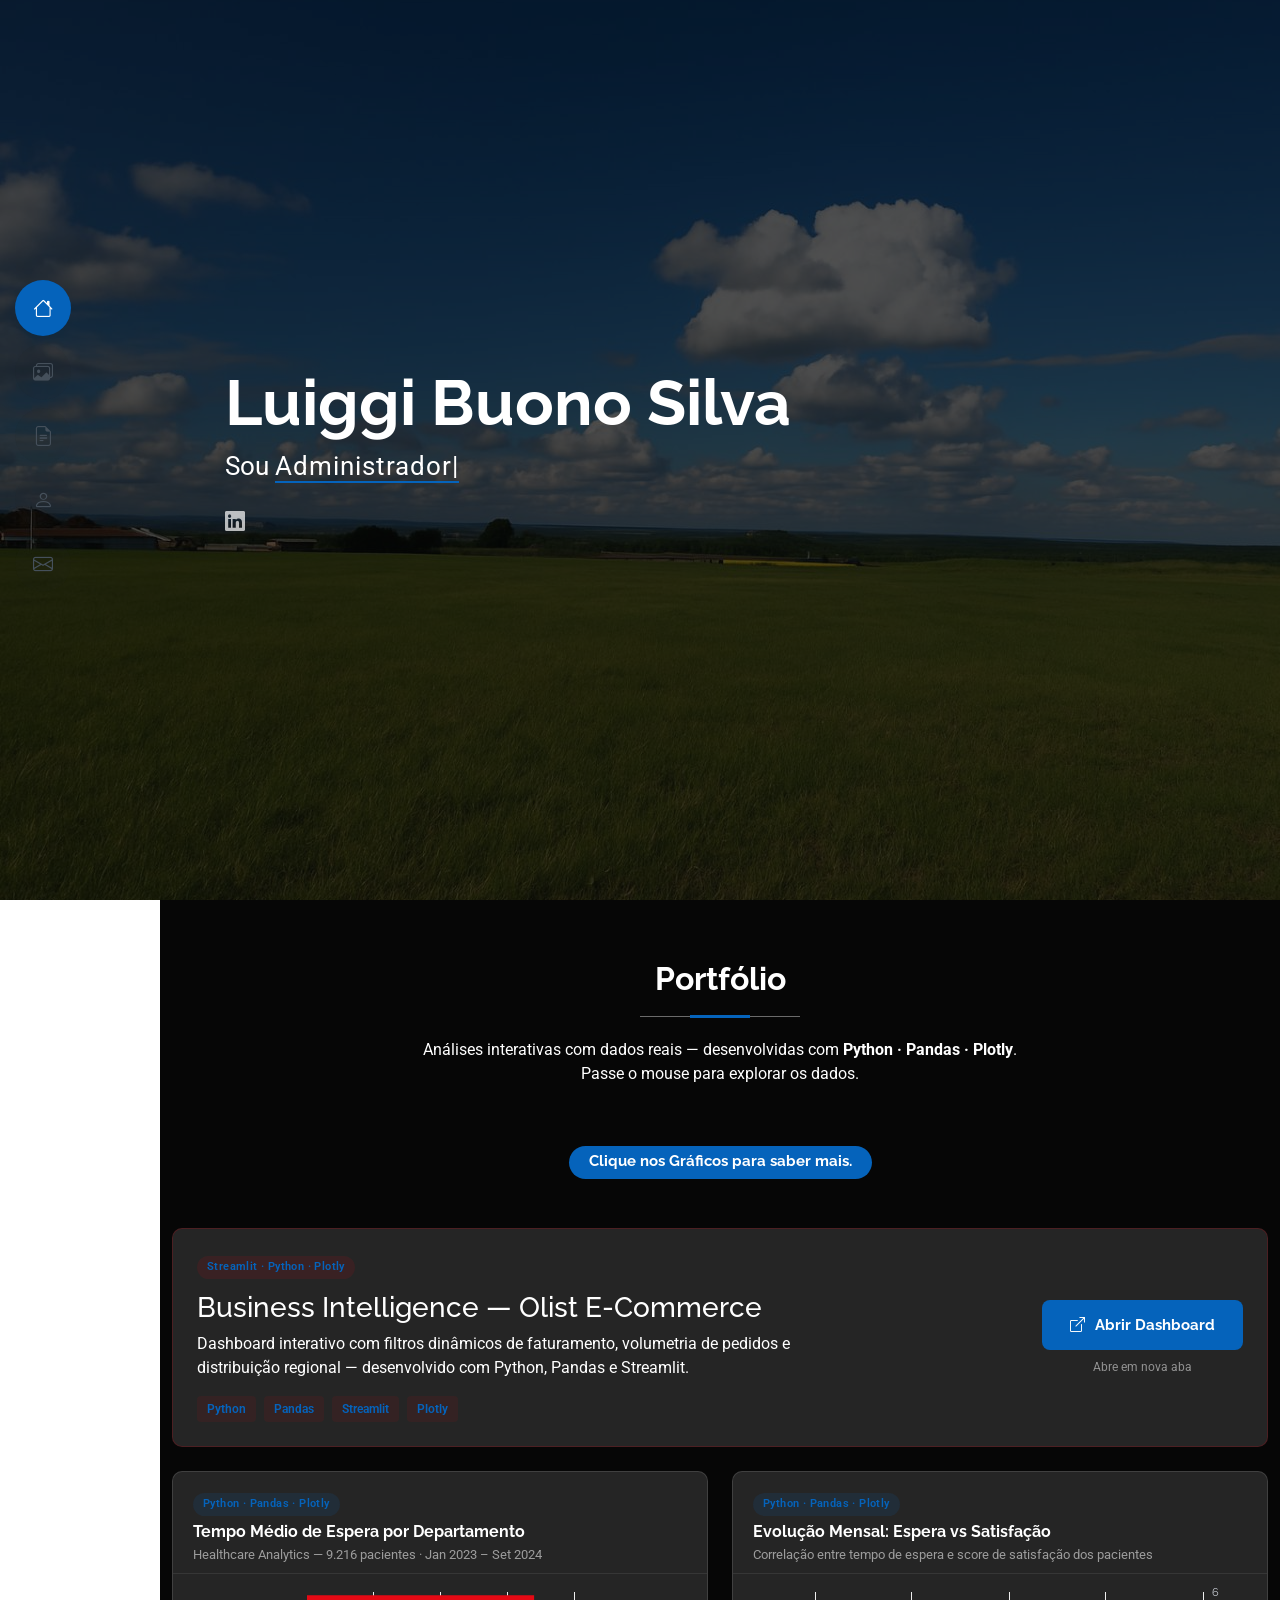
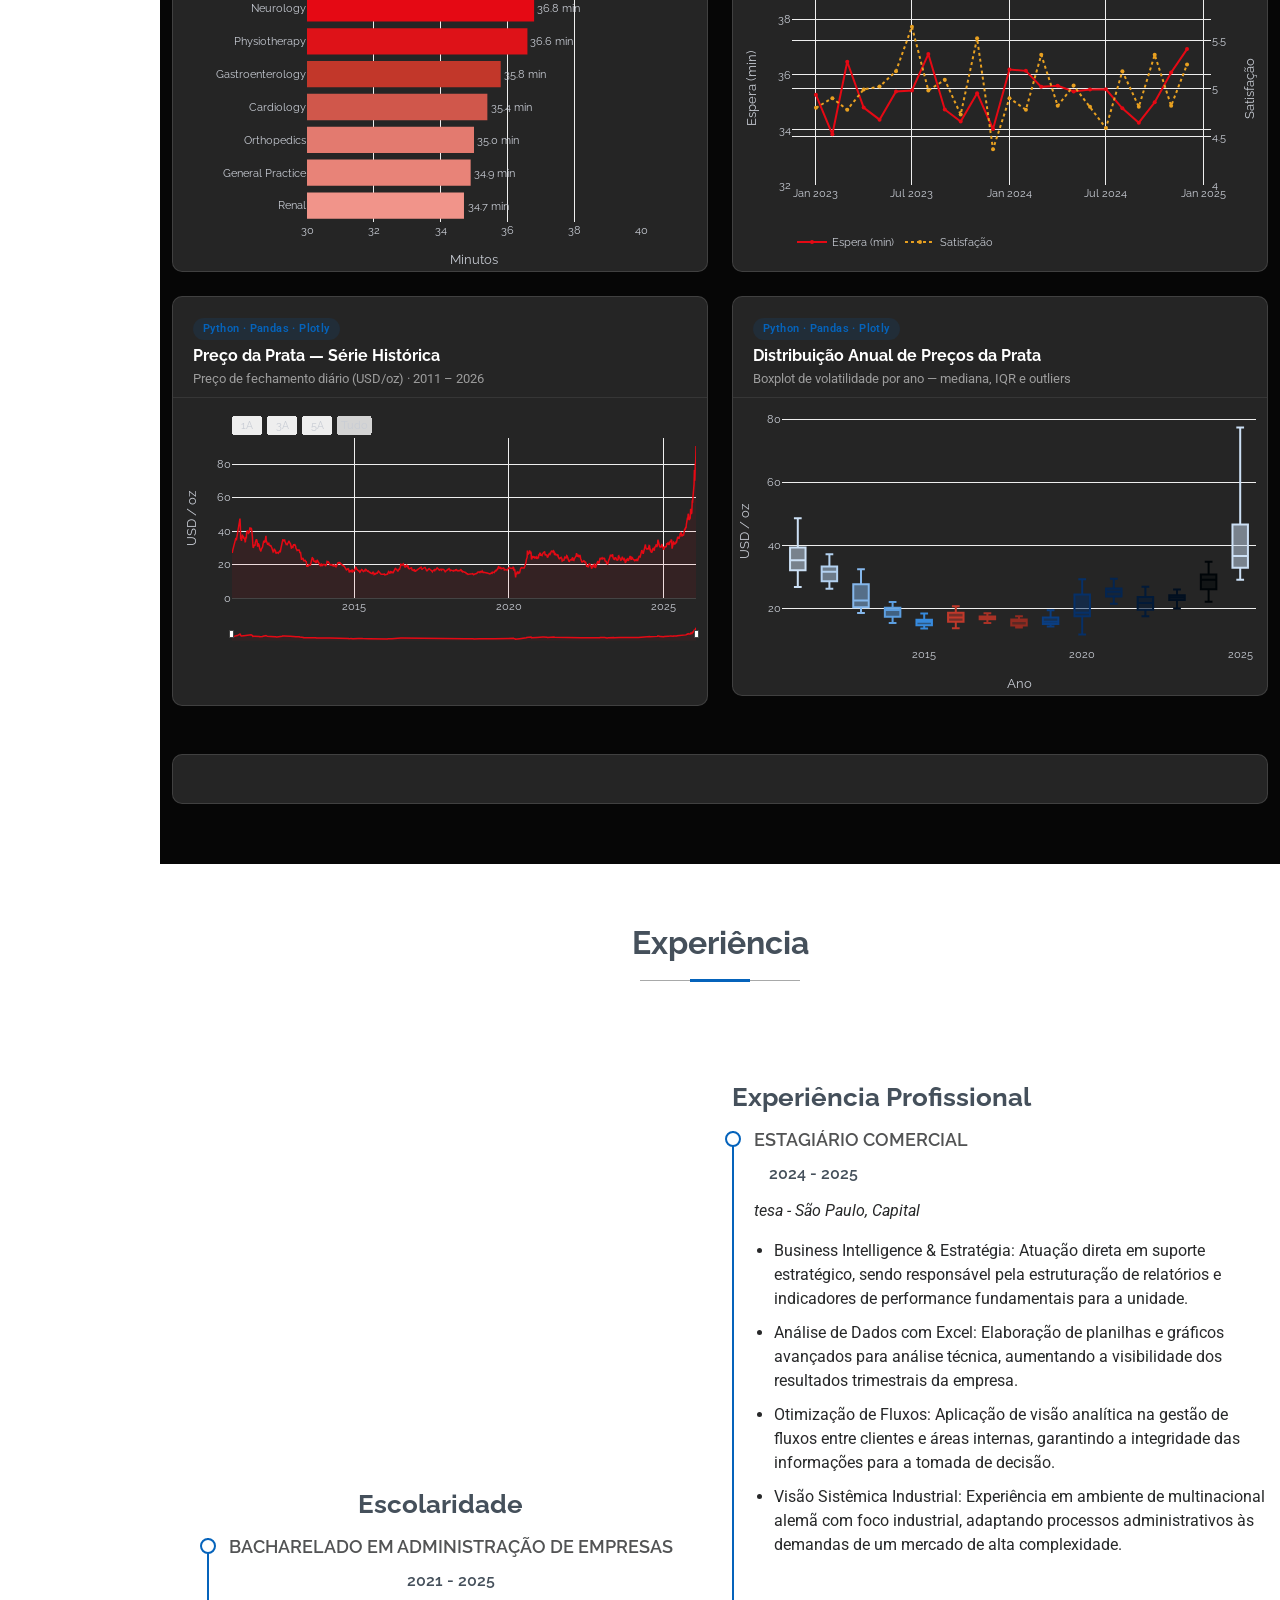
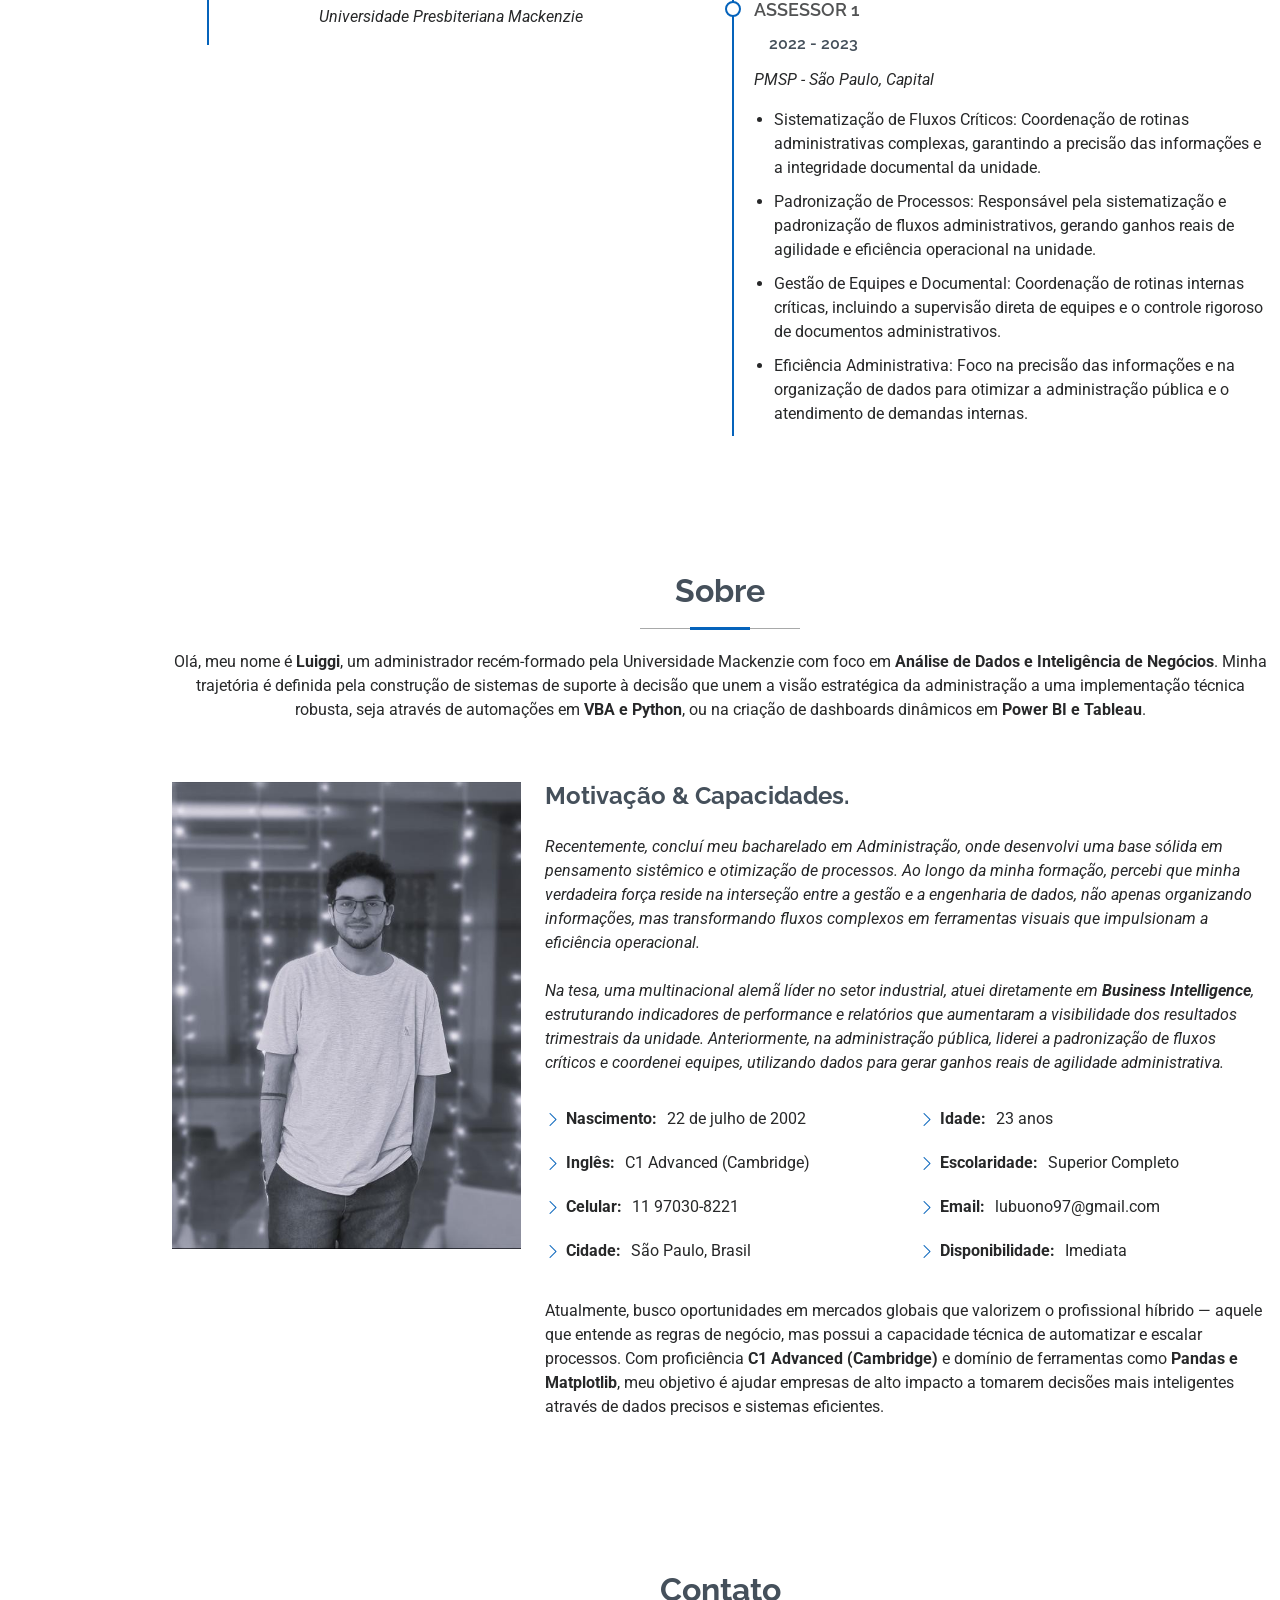
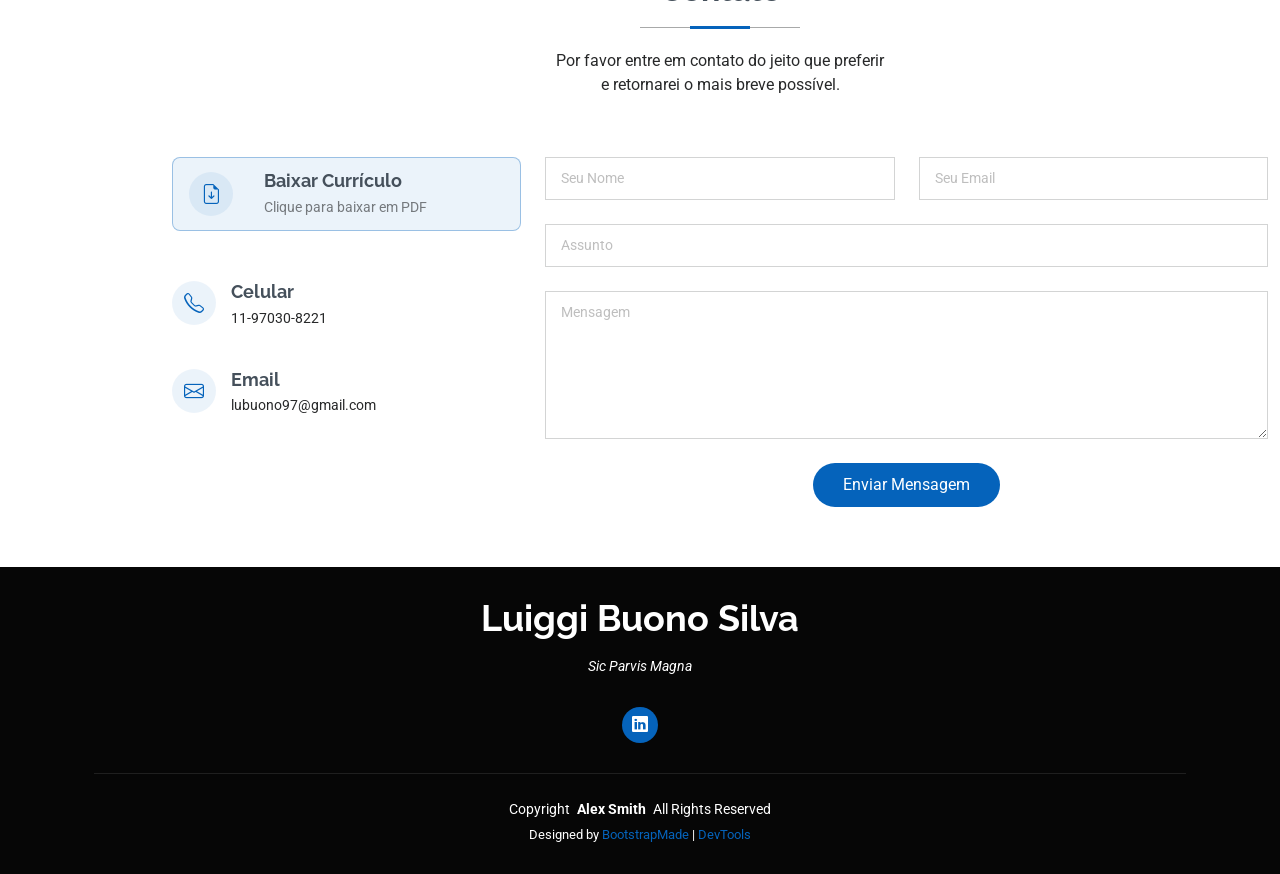
==== commit e3c8d445: "Update print statement from 'Hello' to 'Goodbye'" ====
--- a/index.html
+++ b/index.html
@@ -1,5 +1,5 @@
 <!DOCTYPE html>
-<html lang="ptbr">
+<html lang="pt-BR">
 
 <head>
   <meta charset="utf-8">
@@ -85,7 +85,7 @@
   <main class="main">
 
     <!-- Hero Section -->
-    <section id="hero" class="hero section light-background">
+    <section id="hero" class="hero section dark-background">
 
       <img src="assets/img/hero-bg.jpg" alt="">
 
@@ -108,7 +108,7 @@
     </section><!-- /Hero Section -->
 
     <!-- Portfolio Section -->
-    <section id="portfolio" class="portfolio section light-background">
+    <section id="portfolio" class="portfolio section dark-background">
       <div class="container section-title" data-aos="fade-up">
         <h2>Portfólio</h2>
         <p>Análises interativas com dados reais — desenvolvidas com <strong>Python · Pandas · Plotly</strong>.<br>Passe
@@ -123,6 +123,36 @@
           </div>
         </div>
         <div class="row gy-4 portfolio-container" data-aos="fade-up" data-aos-delay="200">
+        <!-- Dashboard do Olist via Streamlit -->
+        <div class="col-lg-12 portfolio-item filter-python mt-5">
+          <div class="portfolio-card p-4" style="background: var(--surface-color); border: 1px solid rgba(229,9,20,0.2);">
+            <div class="d-flex flex-column flex-md-row align-items-md-center justify-content-between gap-4">
+              <div>
+                <span class="portfolio-badge" style="background: rgba(229, 9, 20, 0.1); color: var(--accent-color);">Streamlit · Python · Plotly</span>
+                <h3 style="color: var(--heading-color); margin-top: 12px; margin-bottom: 8px;">Business Intelligence — Olist E-Commerce</h3>
+                <p style="color: var(--default-color); margin-bottom: 16px; max-width: 600px;">
+                  Dashboard interativo com filtros dinâmicos de faturamento, volumetria de pedidos e distribuição regional — desenvolvido com Python, Pandas e Streamlit.
+                </p>
+                <div class="d-flex flex-wrap gap-2">
+                  <span style="background: rgba(229,9,20,0.08); color: var(--accent-color); font-size: 12px; font-weight: 600; padding: 4px 10px; border-radius: 4px;">Python</span>
+                  <span style="background: rgba(229,9,20,0.08); color: var(--accent-color); font-size: 12px; font-weight: 600; padding: 4px 10px; border-radius: 4px;">Pandas</span>
+                  <span style="background: rgba(229,9,20,0.08); color: var(--accent-color); font-size: 12px; font-weight: 600; padding: 4px 10px; border-radius: 4px;">Streamlit</span>
+                  <span style="background: rgba(229,9,20,0.08); color: var(--accent-color); font-size: 12px; font-weight: 600; padding: 4px 10px; border-radius: 4px;">Plotly</span>
+                </div>
+              </div>
+              <div class="text-center" style="flex-shrink: 0;">
+                <a href="https://olistdashboard-a9m6yyybynaucm85bcqx2u.streamlit.app/" target="_blank" rel="noopener"
+                   style="display: inline-flex; align-items: center; gap: 10px; background: var(--accent-color); color: #fff; font-family: Raleway, sans-serif; font-weight: 700; font-size: 15px; padding: 14px 28px; border-radius: 8px; text-decoration: none; transition: opacity 0.2s; white-space: nowrap;"
+                   onmouseover="this.style.opacity='0.85'" onmouseout="this.style.opacity='1'">
+                  <i class="bi bi-box-arrow-up-right"></i>
+                  Abrir Dashboard
+                </a>
+                <p style="font-size: 12px; color: var(--default-color); opacity: 0.5; margin-top: 8px; margin-bottom: 0;">Abre em nova aba</p>
+              </div>
+            </div>
+          </div>
+        </div>
+
 
           <div class="col-lg-6 portfolio-item filter-python">
             <a href="healthcare-espera.html" class="portfolio-card-link">
@@ -176,6 +206,10 @@
             </a>
           </div>
 
+          <div class="col-lg-12 portfolio-item filter-python mt-5">
+  <div class="portfolio-card p-4" style="background: var(--surface-color);">
+</div>
+
         </div>
       </div>
     </section><!-- /Portfolio Section -->
@@ -186,7 +220,7 @@
         var cfg = { displayModeBar: false, responsive: true };
         var base = {
           paper_bgcolor: 'rgba(0,0,0,0)', plot_bgcolor: 'rgba(0,0,0,0)',
-          font: { family: 'Raleway,sans-serif', size: 11, color: '#45505b' },
+          font: { family: 'Raleway,sans-serif', size: 11, color: '#c8ccd4' },
           margin: { t: 10, r: 15, b: 45, l: 45 }, height: 285,
           legend: { orientation: 'h', y: -0.22 }
         };
@@ -195,7 +229,7 @@
         Plotly.newPlot('chart-dept', [{
           type: 'bar', orientation: 'h',
           x: [34.7, 34.9, 35.0, 35.4, 35.8, 36.6, 36.8], y: ["Renal", "General Practice", "Orthopedics", "Cardiology", "Gastroenterology", "Physiotherapy", "Neurology"],
-          marker: { color: [34.7, 34.9, 35.0, 35.4, 35.8, 36.6, 36.8], colorscale: [[0, '#a8c8f0'], [0.5, '#2980d4'], [1, '#0563bb']], showscale: false },
+          marker: { color: [34.7, 34.9, 35.0, 35.4, 35.8, 36.6, 36.8], colorscale: [[0, '#f1948a'], [0.5, '#c0392b'], [1, '#e50914']], showscale: false },
           text: [34.7, 34.9, 35.0, 35.4, 35.8, 36.6, 36.8].map(function (v) { return v.toFixed(1) + ' min'; }),
           textposition: 'outside',
           hovertemplate: '<b>%{y}</b><br>Média: %{x:.1f} min<extra></extra>'
@@ -204,7 +238,7 @@
         Plotly.newPlot('chart-monthly', [
           {
             type: 'scatter', mode: 'lines+markers', name: 'Espera (min)',
-            x: ["2023-01", "2023-02", "2023-03", "2023-04", "2023-05", "2023-06", "2023-07", "2023-08", "2023-09", "2023-10", "2023-11", "2023-12", "2024-01", "2024-02", "2024-03", "2024-04", "2024-05", "2024-06", "2024-07", "2024-08", "2024-09", "2024-10", "2024-11", "2024-12"], y: [35.27, 33.84, 36.47, 34.81, 34.37, 35.39, 35.43, 36.75, 34.74, 34.3, 35.33, 34.03, 36.19, 36.14, 35.56, 35.6, 35.39, 35.46, 35.47, 34.78, 34.26, 35.0, 36.08, 36.93], line: { color: '#0563bb', width: 2 }, marker: { size: 4 },
+            x: ["2023-01", "2023-02", "2023-03", "2023-04", "2023-05", "2023-06", "2023-07", "2023-08", "2023-09", "2023-10", "2023-11", "2023-12", "2024-01", "2024-02", "2024-03", "2024-04", "2024-05", "2024-06", "2024-07", "2024-08", "2024-09", "2024-10", "2024-11", "2024-12"], y: [35.27, 33.84, 36.47, 34.81, 34.37, 35.39, 35.43, 36.75, 34.74, 34.3, 35.33, 34.03, 36.19, 36.14, 35.56, 35.6, 35.39, 35.46, 35.47, 34.78, 34.26, 35.0, 36.08, 36.93], line: { color: '#e50914', width: 2 }, marker: { size: 4 },
             hovertemplate: '%{x}<br>Espera: %{y:.1f} min<extra></extra>'
           },
           {
@@ -221,8 +255,8 @@
         Plotly.newPlot('chart-silver', [{
           type: 'scatter', mode: 'lines', name: 'Fechamento USD',
           x: ["2011-01-24", "2011-01-27", "2011-02-01", "2011-02-04", "2011-02-09", "2011-02-14", "2011-02-17", "2011-02-23", "2011-02-28", "2011-03-03", "2011-03-08", "2011-03-11", "2011-03-16", "2011-03-21", "2011-03-24", "2011-03-29", "2011-04-01", "2011-04-06", "2011-04-11", "2011-04-14", "2011-04-19", "2011-04-25", "2011-04-28", "2011-05-03", "2011-05-06", "2011-05-11", "2011-05-16", "2011-05-19", "2011-05-24", "2011-05-27", "2011-06-02", "2011-06-07", "2011-06-10", "2011-06-15", "2011-06-20", "2011-06-23", "2011-06-28", "2011-07-01", "2011-07-07", "2011-07-12", "2011-07-15", "2011-07-20", "2011-07-25", "2011-07-28", "2011-08-02", "2011-08-05", "2011-08-10", "2011-08-15", "2011-08-18", "2011-08-23", "2011-08-26", "2011-08-31", "2011-09-06", "2011-09-09", "2011-09-14", "2011-09-19", "2011-09-22", "2011-09-27", "2011-09-30", "2011-10-05", "2011-10-10", "2011-10-13", "2011-10-18", "2011-10-21", "2011-10-26", "2011-10-31", "2011-11-03", "2011-11-08", "2011-11-11", "2011-11-16", "2011-11-21", "2011-11-25", "2011-11-30", "2011-12-05", "2011-12-08", "2011-12-13", "2011-12-16", "2011-12-21", "2011-12-27", "2011-12-30", "2012-01-05", "2012-01-10", "2012-01-13", "2012-01-19", "2012-01-24", "2012-01-27", "2012-02-01", "2012-02-06", "2012-02-09", "2012-02-14", "2012-02-17", "2012-02-23", "2012-02-28", "2012-03-02", "2012-03-07", "2012-03-12", "2012-03-15", "2012-03-20", "2012-03-23", "2012-03-28", "2012-04-02", "2012-04-05", "2012-04-11", "2012-04-16", "2012-04-19", "2012-04-24", "2012-04-27", "2012-05-02", "2012-05-07", "2012-05-10", "2012-05-15", "2012-05-18", "2012-05-23", "2012-05-29", "2012-06-01", "2012-06-06", "2012-06-11", "2012-06-14", "2012-06-19", "2012-06-22", "2012-06-27", "2012-07-02", "2012-07-06", "2012-07-11", "2012-07-16", "2012-07-19", "2012-07-24", "2012-07-27", "2012-08-01", "2012-08-06", "2012-08-09", "2012-08-14", "2012-08-17", "2012-08-22", "2012-08-27", "2012-08-30", "2012-09-05", "2012-09-10", "2012-09-13", "2012-09-18", "2012-09-21", "2012-09-26", "2012-10-01", "2012-10-04", "2012-10-09", "2012-10-12", "2012-10-17", "2012-10-22", "2012-10-25", "2012-11-01", "2012-11-06", "2012-11-09", "2012-11-14", "2012-11-19", "2012-11-23", "2012-11-28", "2012-12-03", "2012-12-06", "2012-12-11", "2012-12-14", "2012-12-19", "2012-12-24", "2012-12-28", "2013-01-03", "2013-01-08", "2013-01-11", "2013-01-16", "2013-01-22", "2013-01-25", "2013-01-30", "2013-02-04", "2013-02-07", "2013-02-12", "2013-02-15", "2013-02-21", "2013-02-26", "2013-03-01", "2013-03-06", "2013-03-11", "2013-03-14", "2013-03-19", "2013-03-22", "2013-03-27", "2013-04-02", "2013-04-05", "2013-04-10", "2013-04-15", "2013-04-18", "2013-04-23", "2013-04-26", "2013-05-01", "2013-05-06", "2013-05-09", "2013-05-14", "2013-05-17", "2013-05-22", "2013-05-28", "2013-05-31", "2013-06-05", "2013-06-10", "2013-06-13", "2013-06-18", "2013-06-21", "2013-06-26", "2013-07-01", "2013-07-05", "2013-07-10", "2013-07-15", "2013-07-18", "2013-07-23", "2013-07-26", "2013-07-31", "2013-08-05", "2013-08-08", "2013-08-13", "2013-08-16", "2013-08-21", "2013-08-26", "2013-08-29", "2013-09-04", "2013-09-09", "2013-09-12", "2013-09-17", "2013-09-20", "2013-09-25", "2013-09-30", "2013-10-03", "2013-10-08", "2013-10-11", "2013-10-16", "2013-10-21", "2013-10-24", "2013-10-29", "2013-11-01", "2013-11-06", "2013-11-11", "2013-11-14", "2013-11-19", "2013-11-22", "2013-11-27", "2013-12-03", "2013-12-06", "2013-12-11", "2013-12-16", "2013-12-19", "2013-12-24", "2013-12-30", "2014-01-03", "2014-01-08", "2014-01-13", "2014-01-16", "2014-01-22", "2014-01-27", "2014-01-30", "2014-02-04", "2014-02-07", "2014-02-12", "2014-02-18", "2014-02-21", "2014-02-26", "2014-03-03", "2014-03-06", "2014-03-11", "2014-03-14", "2014-03-19", "2014-03-24", "2014-03-27", "2014-04-01", "2014-04-04", "2014-04-09", "2014-04-14", "2014-04-17", "2014-04-23", "2014-04-28", "2014-05-01", "2014-05-06", "2014-05-09", "2014-05-14", "2014-05-19", "2014-05-22", "2014-05-28", "2014-06-02", "2014-06-05", "2014-06-10", "2014-06-13", "2014-06-18", "2014-06-23", "2014-06-26", "2014-07-01", "2014-07-07", "2014-07-10", "2014-07-15", "2014-07-18", "2014-07-23", "2014-07-28", "2014-07-31", "2014-08-05", "2014-08-08", "2014-08-13", "2014-08-18", "2014-08-21", "2014-08-26", "2014-08-29", "2014-09-04", "2014-09-09", "2014-09-12", "2014-09-17", "2014-09-22", "2014-09-25", "2014-09-30", "2014-10-03", "2014-10-08", "2014-10-13", "2014-10-16", "2014-10-21", "2014-10-24", "2014-10-29", "2014-11-03", "2014-11-06", "2014-11-11", "2014-11-14", "2014-11-19", "2014-11-24", "2014-11-28", "2014-12-03", "2014-12-08", "2014-12-11", "2014-12-16", "2014-12-19", "2014-12-24", "2014-12-30", "2015-01-05", "2015-01-08", "2015-01-13", "2015-01-16", "2015-01-22", "2015-01-27", "2015-01-30", "2015-02-04", "2015-02-09", "2015-02-12", "2015-02-18", "2015-02-23", "2015-02-26", "2015-03-03", "2015-03-06", "2015-03-11", "2015-03-16", "2015-03-19", "2015-03-24", "2015-03-27", "2015-04-01", "2015-04-07", "2015-04-10", "2015-04-15", "2015-04-20", "2015-04-23", "2015-04-28", "2015-05-01", "2015-05-06", "2015-05-11", "2015-05-14", "2015-05-19", "2015-05-22", "2015-05-28", "2015-06-02", "2015-06-05", "2015-06-10", "2015-06-15", "2015-06-18", "2015-06-23", "2015-06-26", "2015-07-01", "2015-07-07", "2015-07-10", "2015-07-15", "2015-07-20", "2015-07-23", "2015-07-28", "2015-07-31", "2015-08-05", "2015-08-10", "2015-08-13", "2015-08-18", "2015-08-21", "2015-08-26", "2015-08-31", "2015-09-03", "2015-09-09", "2015-09-14", "2015-09-17", "2015-09-22", "2015-09-25", "2015-09-30", "2015-10-05", "2015-10-08", "2015-10-13", "2015-10-16", "2015-10-21", "2015-10-26", "2015-10-29", "2015-11-03", "2015-11-06", "2015-11-11", "2015-11-16", "2015-11-19", "2015-11-24", "2015-11-30", "2015-12-03", "2015-12-08", "2015-12-11", "2015-12-16", "2015-12-21", "2015-12-24", "2015-12-30", "2016-01-05", "2016-01-08", "2016-01-13", "2016-01-19", "2016-01-22", "2016-01-27", "2016-02-01", "2016-02-04", "2016-02-09", "2016-02-12", "2016-02-18", "2016-02-23", "2016-02-26", "2016-03-02", "2016-03-07", "2016-03-10", "2016-03-15", "2016-03-18", "2016-03-23", "2016-03-29", "2016-04-01", "2016-04-06", "2016-04-11", "2016-04-14", "2016-04-19", "2016-04-22", "2016-04-27", "2016-05-02", "2016-05-05", "2016-05-10", "2016-05-13", "2016-05-18", "2016-05-23", "2016-05-26", "2016-06-01", "2016-06-06", "2016-06-09", "2016-06-14", "2016-06-17", "2016-06-22", "2016-06-27", "2016-06-30", "2016-07-06", "2016-07-11", "2016-07-14", "2016-07-19", "2016-07-22", "2016-07-27", "2016-08-01", "2016-08-04", "2016-08-09", "2016-08-12", "2016-08-17", "2016-08-22", "2016-08-25", "2016-08-30", "2016-09-02", "2016-09-08", "2016-09-13", "2016-09-16", "2016-09-21", "2016-09-26", "2016-09-29", "2016-10-04", "2016-10-07", "2016-10-13", "2016-10-18", "2016-10-21", "2016-10-26", "2016-10-31", "2016-11-03", "2016-11-08", "2016-11-14", "2016-11-17", "2016-11-22", "2016-11-28", "2016-12-01", "2016-12-06", "2016-12-09", "2016-12-14", "2016-12-19", "2016-12-22", "2016-12-28", "2017-01-03", "2017-01-06", "2017-01-11", "2017-01-17", "2017-01-20", "2017-01-25", "2017-01-30", "2017-02-02", "2017-02-07", "2017-02-10", "2017-02-15", "2017-02-21", "2017-02-24", "2017-03-01", "2017-03-06", "2017-03-09", "2017-03-14", "2017-03-17", "2017-03-22", "2017-03-27", "2017-03-30", "2017-04-04", "2017-04-07", "2017-04-12", "2017-04-18", "2017-04-21", "2017-04-26", "2017-05-01", "2017-05-04", "2017-05-09", "2017-05-12", "2017-05-17", "2017-05-22", "2017-05-25", "2017-05-31", "2017-06-05", "2017-06-08", "2017-06-13", "2017-06-16", "2017-06-21", "2017-06-26", "2017-06-29", "2017-07-05", "2017-07-10", "2017-07-13", "2017-07-18", "2017-07-21", "2017-07-26", "2017-07-31", "2017-08-03", "2017-08-08", "2017-08-11", "2017-08-16", "2017-08-21", "2017-08-24", "2017-08-29", "2017-09-01", "2017-09-07", "2017-09-12", "2017-09-15", "2017-09-20", "2017-09-25", "2017-09-28", "2017-10-03", "2017-10-06", "2017-10-11", "2017-10-16", "2017-10-19", "2017-10-24", "2017-10-27", "2017-11-01", "2017-11-06", "2017-11-09", "2017-11-14", "2017-11-17", "2017-11-22", "2017-11-28", "2017-12-01", "2017-12-06", "2017-12-11", "2017-12-14", "2017-12-19", "2017-12-22", "2017-12-28", "2018-01-03", "2018-01-08", "2018-01-11", "2018-01-17", "2018-01-22", "2018-01-25", "2018-01-31", "2018-02-05", "2018-02-08", "2018-02-13", "2018-02-16", "2018-02-22", "2018-02-27", "2018-03-02", "2018-03-07", "2018-03-12", "2018-03-15", "2018-03-20", "2018-03-23", "2018-03-28", "2018-04-03", "2018-04-06", "2018-04-11", "2018-04-16", "2018-04-19", "2018-04-24", "2018-04-27", "2018-05-02", "2018-05-07", "2018-05-10", "2018-05-15", "2018-05-18", "2018-05-23", "2018-05-29", "2018-06-01", "2018-06-06", "2018-06-11", "2018-06-14", "2018-06-19", "2018-06-22", "2018-06-27", "2018-07-02", "2018-07-06", "2018-07-11", "2018-07-16", "2018-07-19", "2018-07-24", "2018-07-27", "2018-08-01", "2018-08-06", "2018-08-09", "2018-08-14", "2018-08-17", "2018-08-22", "2018-08-27", "2018-08-30", "2018-09-05", "2018-09-10", "2018-09-13", "2018-09-18", "2018-09-21", "2018-09-26", "2018-10-01", "2018-10-04", "2018-10-09", "2018-10-12", "2018-10-17", "2018-10-22", "2018-10-25", "2018-10-30", "2018-11-02", "2018-11-07", "2018-11-12", "2018-11-15", "2018-11-20", "2018-11-26", "2018-11-29", "2018-12-04", "2018-12-10", "2018-12-13", "2018-12-18", "2018-12-21", "2018-12-27", "2019-01-02", "2019-01-07", "2019-01-10", "2019-01-15", "2019-01-18", "2019-01-24", "2019-01-29", "2019-02-01", "2019-02-06", "2019-02-11", "2019-02-14", "2019-02-20", "2019-02-25", "2019-02-28", "2019-03-05", "2019-03-08", "2019-03-13", "2019-03-18", "2019-03-21", "2019-03-26", "2019-03-29", "2019-04-03", "2019-04-08", "2019-04-11", "2019-04-16", "2019-04-22", "2019-04-25", "2019-04-30", "2019-05-03", "2019-05-08", "2019-05-13", "2019-05-16", "2019-05-21", "2019-05-24", "2019-05-30", "2019-06-04", "2019-06-07", "2019-06-12", "2019-06-17", "2019-06-20", "2019-06-25", "2019-06-28", "2019-07-03", "2019-07-09", "2019-07-12", "2019-07-17", "2019-07-22", "2019-07-25", "2019-07-30", "2019-08-02", "2019-08-07", "2019-08-12", "2019-08-15", "2019-08-20", "2019-08-23", "2019-08-28", "2019-09-03", "2019-09-06", "2019-09-11", "2019-09-16", "2019-09-19", "2019-09-24", "2019-09-27", "2019-10-02", "2019-10-07", "2019-10-10", "2019-10-15", "2019-10-18", "2019-10-23", "2019-10-28", "2019-10-31", "2019-11-05", "2019-11-08", "2019-11-13", "2019-11-18", "2019-11-21", "2019-11-26", "2019-12-02", "2019-12-05", "2019-12-10", "2019-12-13", "2019-12-18", "2019-12-23", "2019-12-27", "2020-01-02", "2020-01-07", "2020-01-10", "2020-01-15", "2020-01-21", "2020-01-24", "2020-01-29", "2020-02-03", "2020-02-06", "2020-02-11", "2020-02-14", "2020-02-20", "2020-02-25", "2020-02-28", "2020-03-04", "2020-03-09", "2020-03-12", "2020-03-17", "2020-03-20", "2020-03-25", "2020-03-30", "2020-04-02", "2020-04-07", "2020-04-13", "2020-04-16", "2020-04-21", "2020-04-24", "2020-04-29", "2020-05-04", "2020-05-07", "2020-05-12", "2020-05-15", "2020-05-20", "2020-05-26", "2020-05-29", "2020-06-03", "2020-06-08", "2020-06-11", "2020-06-16", "2020-06-19", "2020-06-24", "2020-06-29", "2020-07-02", "2020-07-08", "2020-07-13", "2020-07-16", "2020-07-21", "2020-07-24", "2020-07-29", "2020-08-03", "2020-08-06", "2020-08-11", "2020-08-14", "2020-08-19", "2020-08-24", "2020-08-27", "2020-09-01", "2020-09-04", "2020-09-10", "2020-09-15", "2020-09-18", "2020-09-23", "2020-09-28", "2020-10-01", "2020-10-06", "2020-10-09", "2020-10-14", "2020-10-19", "2020-10-22", "2020-10-27", "2020-10-30", "2020-11-04", "2020-11-09", "2020-11-12", "2020-11-17", "2020-11-20", "2020-11-25", "2020-12-01", "2020-12-04", "2020-12-09", "2020-12-14", "2020-12-17", "2020-12-22", "2020-12-28", "2020-12-31", "2021-01-06", "2021-01-11", "2021-01-14", "2021-01-20", "2021-01-25", "2021-01-28", "2021-02-02", "2021-02-05", "2021-02-10", "2021-02-16", "2021-02-19", "2021-02-24", "2021-03-01", "2021-03-04", "2021-03-09", "2021-03-12", "2021-03-17", "2021-03-22", "2021-03-25", "2021-03-30", "2021-04-05", "2021-04-08", "2021-04-13", "2021-04-16", "2021-04-21", "2021-04-26", "2021-04-29", "2021-05-04", "2021-05-07", "2021-05-12", "2021-05-17", "2021-05-20", "2021-05-25", "2021-05-28", "2021-06-03", "2021-06-08", "2021-06-11", "2021-06-16", "2021-06-21", "2021-06-24", "2021-06-29", "2021-07-02", "2021-07-08", "2021-07-13", "2021-07-16", "2021-07-21", "2021-07-26", "2021-07-29", "2021-08-03", "2021-08-06", "2021-08-11", "2021-08-16", "2021-08-19", "2021-08-24", "2021-08-27", "2021-09-01", "2021-09-07", "2021-09-10", "2021-09-15", "2021-09-20", "2021-09-23", "2021-09-28", "2021-10-01", "2021-10-06", "2021-10-11", "2021-10-14", "2021-10-19", "2021-10-22", "2021-10-27", "2021-11-01", "2021-11-04", "2021-11-09", "2021-11-12", "2021-11-17", "2021-11-22", "2021-11-26", "2021-12-01", "2021-12-06", "2021-12-09", "2021-12-14", "2021-12-17", "2021-12-22", "2021-12-28", "2021-12-31", "2022-01-05", "2022-01-10", "2022-01-13", "2022-01-19", "2022-01-24", "2022-01-27", "2022-02-01", "2022-02-04", "2022-02-09", "2022-02-14", "2022-02-17", "2022-02-23", "2022-02-28", "2022-03-03", "2022-03-08", "2022-03-11", "2022-03-16", "2022-03-21", "2022-03-24", "2022-03-29", "2022-04-01", "2022-04-06", "2022-04-11", "2022-04-14", "2022-04-20", "2022-04-25", "2022-04-28", "2022-05-03", "2022-05-06", "2022-05-11", "2022-05-16", "2022-05-19", "2022-05-24", "2022-05-27", "2022-06-02", "2022-06-07", "2022-06-10", "2022-06-15", "2022-06-21", "2022-06-24", "2022-06-29", "2022-07-05", "2022-07-08", "2022-07-13", "2022-07-18", "2022-07-21", "2022-07-26", "2022-07-29", "2022-08-03", "2022-08-08", "2022-08-11", "2022-08-16", "2022-08-19", "2022-08-24", "2022-08-29", "2022-09-01", "2022-09-07", "2022-09-12", "2022-09-15", "2022-09-20", "2022-09-23", "2022-09-28", "2022-10-03", "2022-10-06", "2022-10-11", "2022-10-14", "2022-10-19", "2022-10-24", "2022-10-27", "2022-11-01", "2022-11-04", "2022-11-09", "2022-11-14", "2022-11-17", "2022-11-22", "2022-11-28", "2022-12-01", "2022-12-06", "2022-12-09", "2022-12-14", "2022-12-19", "2022-12-22", "2022-12-28", "2023-01-03", "2023-01-06", "2023-01-11", "2023-01-17", "2023-01-20", "2023-01-25", "2023-01-30", "2023-02-02", "2023-02-07", "2023-02-10", "2023-02-15", "2023-02-21", "2023-02-24", "2023-03-01", "2023-03-06", "2023-03-09", "2023-03-14", "2023-03-17", "2023-03-22", "2023-03-27", "2023-03-30", "2023-04-04", "2023-04-10", "2023-04-13", "2023-04-18", "2023-04-21", "2023-04-26", "2023-05-01", "2023-05-04", "2023-05-09", "2023-05-12", "2023-05-17", "2023-05-22", "2023-05-25", "2023-05-31", "2023-06-05", "2023-06-08", "2023-06-13", "2023-06-16", "2023-06-22", "2023-06-27", "2023-06-30", "2023-07-06", "2023-07-11", "2023-07-14", "2023-07-19", "2023-07-24", "2023-07-27", "2023-08-01", "2023-08-04", "2023-08-09", "2023-08-14", "2023-08-17", "2023-08-22", "2023-08-25", "2023-08-30", "2023-09-05", "2023-09-08", "2023-09-13", "2023-09-18", "2023-09-21", "2023-09-26", "2023-09-29", "2023-10-04", "2023-10-09", "2023-10-12", "2023-10-17", "2023-10-20", "2023-10-25", "2023-10-30", "2023-11-02", "2023-11-07", "2023-11-10", "2023-11-15", "2023-11-20", "2023-11-24", "2023-11-29", "2023-12-04", "2023-12-07", "2023-12-12", "2023-12-15", "2023-12-20", "2023-12-26", "2023-12-29", "2024-01-04", "2024-01-09", "2024-01-12", "2024-01-18", "2024-01-23", "2024-01-26", "2024-01-31", "2024-02-05", "2024-02-08", "2024-02-13", "2024-02-16", "2024-02-22", "2024-02-27", "2024-03-01", "2024-03-06", "2024-03-11", "2024-03-14", "2024-03-19", "2024-03-22", "2024-03-27", "2024-04-02", "2024-04-05", "2024-04-10", "2024-04-15", "2024-04-18", "2024-04-23", "2024-04-26", "2024-05-01", "2024-05-06", "2024-05-09", "2024-05-14", "2024-05-17", "2024-05-22", "2024-05-28", "2024-05-31", "2024-06-05", "2024-06-10", "2024-06-13", "2024-06-18", "2024-06-24", "2024-06-27", "2024-07-02", "2024-07-08", "2024-07-11", "2024-07-16", "2024-07-19", "2024-07-24", "2024-07-29", "2024-08-01", "2024-08-06", "2024-08-09", "2024-08-14", "2024-08-19", "2024-08-22", "2024-08-27", "2024-08-30", "2024-09-05", "2024-09-10", "2024-09-13", "2024-09-18", "2024-09-23", "2024-09-26", "2024-10-01", "2024-10-04", "2024-10-09", "2024-10-14", "2024-10-17", "2024-10-22", "2024-10-25", "2024-10-30", "2024-11-04", "2024-11-07", "2024-11-12", "2024-11-15", "2024-11-20", "2024-11-25", "2024-11-29", "2024-12-04", "2024-12-09", "2024-12-12", "2024-12-17", "2024-12-20", "2024-12-26", "2024-12-31", "2025-01-06", "2025-01-09", "2025-01-14", "2025-01-17", "2025-01-23", "2025-01-28", "2025-01-31", "2025-02-05", "2025-02-10", "2025-02-13", "2025-02-19", "2025-02-24", "2025-02-27", "2025-03-04", "2025-03-07", "2025-03-12", "2025-03-17", "2025-03-20", "2025-03-25", "2025-03-28", "2025-04-02", "2025-04-07", "2025-04-10", "2025-04-15", "2025-04-21", "2025-04-24", "2025-04-29", "2025-05-02", "2025-05-07", "2025-05-12", "2025-05-15", "2025-05-20", "2025-05-23", "2025-05-29", "2025-06-03", "2025-06-06", "2025-06-11", "2025-06-16", "2025-06-20", "2025-06-25", "2025-06-30", "2025-07-03", "2025-07-08", "2025-07-11", "2025-07-16", "2025-07-21", "2025-07-24", "2025-07-29", "2025-08-01", "2025-08-06", "2025-08-11", "2025-08-14", "2025-08-19", "2025-08-22", "2025-08-27", "2025-09-02", "2025-09-05", "2025-09-10", "2025-09-15", "2025-09-18", "2025-09-23", "2025-09-26", "2025-10-01", "2025-10-06", "2025-10-09", "2025-10-14", "2025-10-17", "2025-10-22", "2025-10-27", "2025-10-30", "2025-11-04", "2025-11-07", "2025-11-12", "2025-11-17", "2025-11-20", "2025-11-25", "2025-12-01", "2025-12-04", "2025-12-09", "2025-12-12", "2025-12-17", "2025-12-22", "2025-12-26", "2025-12-31", "2026-01-06", "2026-01-09", "2026-01-14"], y: [27.32, 27.05, 28.52, 29.06, 30.27, 30.53, 31.57, 33.3, 33.8, 34.31, 35.65, 35.93, 34.47, 36.0, 37.39, 36.98, 37.74, 39.38, 40.6, 41.66, 43.92, 47.15, 47.52, 42.58, 35.28, 35.51, 34.13, 34.93, 36.12, 37.86, 36.2, 37.04, 36.33, 35.41, 36.06, 35.01, 33.63, 33.69, 36.53, 35.63, 39.06, 39.55, 40.35, 39.78, 40.08, 38.2, 39.33, 39.3, 40.69, 42.28, 40.95, 41.7, 41.82, 41.57, 40.47, 39.11, 36.54, 31.5, 30.04, 30.32, 31.94, 31.63, 31.8, 31.17, 33.29, 34.34, 34.49, 35.14, 34.67, 33.81, 31.11, 31.01, 32.73, 32.31, 31.47, 31.19, 29.61, 29.2, 28.7, 27.88, 29.26, 29.78, 29.49, 30.48, 31.93, 33.75, 33.78, 33.72, 33.88, 33.33, 33.2, 35.54, 37.14, 34.48, 33.54, 33.37, 32.69, 31.81, 32.25, 31.82, 33.08, 31.72, 31.51, 31.36, 31.77, 30.74, 31.35, 30.59, 30.07, 29.14, 28.05, 28.69, 27.51, 27.77, 28.5, 29.48, 28.61, 28.4, 28.36, 26.66, 26.94, 27.47, 26.89, 27.0, 27.3, 27.19, 26.79, 27.48, 27.52, 27.85, 28.09, 27.76, 28.0, 29.55, 31.04, 30.37, 32.27, 33.57, 34.72, 34.64, 34.57, 33.88, 34.88, 35.04, 33.95, 33.63, 33.2, 32.23, 32.05, 32.23, 32.02, 32.59, 32.87, 33.18, 34.11, 33.68, 33.68, 33.04, 32.94, 32.22, 31.05, 29.84, 29.92, 30.67, 30.42, 30.37, 31.51, 32.15, 31.18, 32.15, 31.7, 31.39, 31.0, 29.84, 28.69, 29.26, 28.45, 28.76, 28.81, 28.77, 28.81, 28.67, 28.58, 27.22, 27.2, 27.64, 23.35, 23.24, 22.81, 23.76, 23.31, 23.92, 23.88, 23.35, 22.34, 22.46, 22.18, 22.23, 22.47, 21.92, 21.58, 21.68, 19.96, 18.59, 19.56, 18.73, 19.15, 19.83, 19.38, 20.25, 19.76, 19.62, 19.71, 20.18, 21.34, 23.32, 22.96, 24.01, 24.09, 23.37, 23.67, 22.1, 21.74, 21.88, 21.84, 21.66, 21.74, 22.4, 21.22, 21.32, 22.23, 22.79, 22.45, 21.8, 21.75, 21.27, 20.71, 20.33, 19.86, 19.63, 19.01, 19.47, 20.3, 20.05, 19.14, 19.45, 19.58, 20.18, 19.52, 20.36, 20.02, 19.81, 19.77, 19.11, 19.4, 19.92, 20.33, 21.89, 21.78, 21.25, 21.45, 21.54, 20.78, 21.38, 20.8, 20.04, 19.69, 19.67, 19.93, 19.75, 20.0, 19.59, 19.43, 19.58, 18.99, 19.6, 19.08, 19.74, 19.32, 19.49, 19.03, 18.71, 19.06, 19.15, 19.64, 19.77, 20.91, 21.1, 21.07, 20.97, 21.46, 20.84, 20.84, 20.95, 20.53, 20.37, 19.79, 19.9, 19.81, 19.6, 19.39, 19.37, 19.4, 19.06, 18.84, 18.55, 18.66, 17.7, 17.38, 17.01, 16.78, 17.01, 17.29, 17.39, 17.5, 17.14, 17.22, 16.17, 15.39, 15.66, 16.31, 16.29, 16.38, 15.49, 16.36, 16.22, 17.06, 15.72, 15.99, 15.67, 16.24, 16.18, 16.35, 17.12, 17.74, 18.35, 18.07, 17.19, 17.38, 17.05, 16.78, 16.25, 16.25, 16.58, 16.26, 15.78, 15.35, 15.6, 16.1, 16.96, 17.05, 17.04, 16.83, 16.37, 16.27, 15.88, 15.82, 16.59, 16.11, 16.48, 16.3, 17.45, 17.05, 17.03, 16.65, 16.78, 15.97, 15.95, 16.08, 16.15, 15.73, 15.73, 15.55, 14.95, 15.47, 15.03, 14.74, 14.68, 14.63, 14.75, 14.55, 15.29, 15.4, 14.79, 15.3, 14.05, 14.58, 14.7, 14.57, 14.36, 14.98, 14.75, 15.11, 14.51, 15.7, 15.76, 15.9, 16.1, 15.7, 15.9, 15.54, 15.24, 14.7, 14.26, 14.22, 14.24, 14.17, 14.05, 14.05, 14.09, 13.86, 14.22, 14.3, 14.37, 13.81, 13.95, 13.91, 14.15, 14.11, 14.04, 14.44, 14.33, 14.84, 15.44, 15.78, 15.43, 15.23, 14.69, 15.0, 15.62, 15.55, 15.26, 15.81, 15.26, 15.24, 15.04, 15.05, 15.97, 16.17, 16.97, 16.9, 17.29, 17.66, 17.3, 17.08, 17.11, 17.12, 16.41, 16.34, 15.91, 16.43, 17.25, 17.41, 17.4, 17.31, 17.74, 18.58, 20.16, 20.26, 20.28, 19.98, 19.66, 19.97, 20.47, 20.41, 19.81, 19.67, 19.63, 18.84, 18.48, 18.58, 19.28, 19.59, 18.89, 18.78, 19.69, 19.52, 19.11, 17.71, 17.32, 17.41, 17.59, 17.45, 17.58, 17.76, 18.38, 18.33, 16.88, 16.76, 16.62, 16.58, 16.43, 16.74, 16.9, 17.15, 16.03, 15.81, 15.99, 16.36, 16.47, 16.78, 17.1, 17.0, 16.94, 17.12, 17.4, 17.73, 17.91, 17.95, 17.99, 18.33, 18.44, 17.73, 16.99, 16.89, 17.38, 17.55, 18.08, 18.18, 18.3, 18.13, 18.28, 18.25, 17.83, 17.35, 16.78, 16.24, 16.01, 16.35, 16.85, 17.14, 17.15, 17.37, 17.55, 17.38, 16.74, 16.64, 16.35, 16.56, 16.59, 15.84, 15.58, 15.64, 16.22, 16.41, 16.42, 16.75, 16.59, 16.36, 17.04, 16.92, 17.0, 16.95, 17.42, 17.72, 18.02, 17.8, 17.61, 17.25, 17.06, 16.77, 16.58, 16.73, 17.08, 17.32, 17.2, 16.91, 16.7, 17.13, 17.19, 16.94, 17.05, 17.36, 17.1, 16.81, 16.3, 15.87, 15.7, 15.85, 16.07, 16.36, 16.83, 17.18, 17.06, 16.89, 17.1, 16.93, 17.55, 17.2, 16.64, 16.31, 16.51, 16.69, 16.58, 16.35, 16.39, 16.43, 16.47, 16.35, 16.12, 16.53, 16.2, 16.35, 16.33, 16.74, 16.66, 17.22, 16.69, 16.41, 16.29, 16.41, 16.68, 16.19, 16.39, 16.34, 16.31, 16.39, 16.64, 16.91, 17.23, 16.3, 16.44, 16.14, 15.74, 15.98, 15.73, 15.73, 15.34, 15.46, 15.44, 15.39, 15.29, 15.42, 15.02, 14.62, 14.73, 14.84, 14.48, 14.12, 14.08, 14.14, 14.08, 14.27, 14.31, 14.42, 14.51, 14.33, 14.56, 14.59, 14.52, 14.56, 14.4, 14.71, 14.53, 13.97, 14.24, 14.25, 14.18, 14.27, 14.52, 14.48, 14.73, 14.59, 14.58, 15.19, 15.54, 15.67, 15.56, 15.55, 15.33, 15.24, 15.79, 15.88, 15.66, 15.66, 15.5, 16.16, 15.82, 15.54, 15.02, 15.27, 15.38, 15.25, 15.37, 15.37, 15.06, 15.06, 15.17, 14.82, 14.89, 14.96, 14.86, 14.9, 14.91, 14.79, 14.71, 14.48, 14.37, 14.52, 14.46, 14.73, 14.99, 14.72, 14.81, 15.47, 15.29, 15.25, 15.25, 15.07, 15.16, 15.89, 16.34, 16.34, 16.5, 16.22, 17.16, 17.04, 17.19, 17.12, 17.4, 18.3, 19.08, 17.97, 18.03, 17.9, 17.77, 18.52, 17.55, 17.59, 17.46, 17.52, 17.31, 17.5, 17.52, 17.82, 18.01, 17.52, 16.78, 16.9, 16.99, 17.05, 17.03, 16.84, 16.94, 16.6, 16.91, 16.95, 17.4, 17.85, 17.97, 18.32, 18.03, 17.92, 17.75, 18.06, 17.43, 17.64, 17.79, 17.57, 17.72, 18.31, 18.18, 16.39, 17.19, 17.0, 15.96, 12.47, 12.35, 14.84, 14.07, 14.6, 15.42, 15.48, 15.56, 14.82, 15.25, 15.16, 14.72, 15.56, 15.69, 17.05, 18.0, 17.57, 18.44, 17.92, 17.87, 17.87, 17.63, 17.83, 17.66, 17.98, 18.24, 19.08, 19.71, 19.5, 21.5, 22.81, 24.29, 24.39, 28.39, 26.04, 26.07, 27.32, 26.59, 27.01, 28.49, 26.58, 27.16, 27.35, 27.03, 23.01, 23.53, 24.19, 23.87, 25.07, 24.36, 24.66, 24.67, 24.53, 23.62, 23.86, 23.68, 24.29, 24.64, 24.35, 23.36, 24.03, 24.2, 23.93, 23.99, 26.1, 25.43, 26.46, 26.33, 26.97, 25.24, 25.75, 25.73, 25.45, 25.91, 26.38, 27.01, 27.07, 27.32, 27.25, 27.86, 26.65, 25.43, 26.15, 25.88, 26.03, 25.74, 25.02, 24.12, 24.76, 25.57, 25.42, 26.1, 26.57, 26.21, 26.05, 26.54, 27.46, 27.23, 28.26, 28.05, 28.04, 27.99, 27.46, 27.72, 28.13, 27.8, 26.01, 26.05, 25.87, 26.48, 25.97, 26.11, 25.78, 25.24, 25.3, 25.76, 25.57, 24.31, 23.47, 23.78, 23.22, 23.89, 24.06, 24.18, 24.33, 23.85, 23.76, 22.16, 22.64, 22.43, 22.51, 22.51, 22.64, 23.46, 23.86, 24.43, 24.19, 24.06, 23.91, 24.31, 25.34, 25.17, 24.3, 23.11, 22.3, 22.23, 21.97, 21.89, 22.51, 22.79, 23.11, 23.33, 23.15, 22.45, 23.16, 24.23, 23.8, 22.67, 22.6, 22.48, 23.34, 23.84, 23.87, 24.56, 24.36, 25.2, 26.89, 26.11, 24.67, 25.28, 25.9, 24.72, 24.64, 24.45, 24.98, 25.69, 25.27, 23.67, 23.13, 22.62, 22.33, 21.55, 21.53, 21.9, 22.06, 22.06, 22.25, 22.16, 21.91, 21.4, 21.75, 21.12, 20.67, 19.05, 19.17, 19.14, 18.79, 18.69, 18.49, 20.16, 19.86, 20.59, 20.33, 20.07, 19.06, 18.9, 18.56, 17.55, 18.14, 19.75, 19.17, 19.1, 18.84, 18.8, 20.52, 20.59, 19.43, 18.01, 18.34, 19.17, 19.48, 19.67, 20.79, 21.3, 22.09, 20.95, 21.03, 20.91, 22.64, 22.12, 23.53, 23.95, 23.03, 23.48, 23.66, 24.06, 23.82, 23.33, 23.94, 23.83, 23.84, 23.65, 23.53, 22.12, 22.03, 21.55, 21.87, 20.81, 20.96, 20.98, 20.02, 21.93, 22.35, 22.67, 23.05, 23.9, 25.02, 24.85, 25.87, 25.25, 25.05, 24.87, 25.01, 26.03, 25.7, 23.99, 23.75, 23.72, 22.79, 23.47, 23.53, 24.26, 23.76, 24.08, 22.44, 22.94, 22.81, 22.69, 23.09, 25.01, 25.22, 24.44, 24.24, 24.21, 23.62, 22.65, 22.64, 22.67, 23.42, 24.22, 24.73, 23.56, 22.89, 22.91, 23.23, 23.44, 22.95, 22.24, 20.96, 21.74, 21.79, 22.86, 23.35, 22.88, 23.28, 22.75, 22.51, 22.22, 23.49, 23.58, 24.33, 25.07, 24.56, 23.73, 22.73, 23.87, 24.35, 24.14, 23.85, 22.99, 22.9, 23.16, 22.67, 22.33, 22.75, 23.05, 22.33, 22.57, 22.1, 23.44, 22.76, 22.52, 23.15, 24.27, 24.51, 24.87, 24.96, 24.69, 24.62, 25.8, 27.4, 27.96, 28.65, 28.33, 27.33, 27.24, 26.49, 27.37, 28.13, 28.49, 31.05, 31.3, 31.97, 30.3, 29.95, 29.77, 28.99, 29.5, 29.49, 28.92, 29.35, 30.62, 31.39, 31.19, 29.09, 29.12, 27.7, 28.33, 27.1, 27.49, 27.25, 29.24, 29.01, 29.95, 28.73, 28.72, 28.26, 30.7, 30.34, 30.77, 32.03, 31.44, 32.13, 30.42, 31.08, 31.57, 34.83, 33.6, 33.91, 32.48, 31.76, 30.69, 30.37, 30.96, 30.21, 30.68, 31.5, 32.22, 31.23, 30.57, 29.66, 30.05, 28.94, 30.34, 30.79, 30.13, 30.95, 30.67, 30.73, 32.13, 32.86, 32.39, 32.65, 32.99, 32.58, 31.8, 32.11, 32.55, 33.48, 34.07, 33.79, 34.0, 34.64, 34.5, 29.51, 30.67, 32.23, 32.5, 33.48, 33.28, 31.99, 32.53, 32.39, 32.48, 32.98, 33.44, 33.28, 34.5, 36.03, 36.17, 36.38, 35.98, 36.08, 35.85, 36.78, 36.47, 38.68, 37.85, 39.1, 39.02, 38.08, 36.79, 37.77, 37.66, 37.98, 37.26, 39.0, 38.69, 41.07, 41.07, 41.13, 42.52, 41.71, 44.19, 46.22, 47.29, 48.08, 46.85, 50.31, 49.86, 47.46, 46.56, 48.43, 47.13, 48.02, 53.33, 50.62, 50.25, 50.93, 58.42, 56.85, 60.17, 61.36, 66.24, 67.91, 76.49, 70.13, 80.53, 78.88, 90.87],
-          line: { color: '#0563bb', width: 1.5 },
-          fill: 'tozeroy', fillcolor: 'rgba(5,99,187,0.08)',
+          line: { color: '#e50914', width: 1.5 },
+          fill: 'tozeroy', fillcolor: 'rgba(229,9,20,0.08)',
           hovertemplate: '%{x}<br>USD %{y:.2f}<extra></extra>'
         }], mg(base, {
           xaxis: {
@@ -240,7 +274,7 @@
           margin: { t: 10, r: 15, b: 60, l: 55 }, height: 295
         }), cfg);
 
-        Plotly.newPlot('chart-box', [{ "type": "box", "name": "2011", "y": [27.32, 26.81, 27.13, 27.05, 27.93, 28.17, 28.52, 28.3, 28.73, 29.06, 29.35, 30.27, 30.27, 30.09, 29.99, 30.53, 30.69, 30.63, 31.57, 32.3, 32.86, 33.3, 33.18, 32.9, 33.8, 34.42, 34.83, 34.31, 35.32, 35.85, 35.65, 36.04, 35.06, 35.93, 35.83, 34.12, 34.47, 34.26, 35.06, 36.0, 36.27, 37.2, 37.39, 37.06, 37.1, 36.98, 37.5, 37.87, 37.74, 38.48, 39.17, 39.38, 39.54, 40.6, 40.6, 40.06, 40.24, 41.66, 42.57, 42.96, 43.92, 44.47, 46.06, 47.15, 45.06, 45.96, 47.52, 48.58, 46.08, 42.58, 39.38, 36.23, 35.28, 37.11, 38.48, 35.51, 34.79, 35.01, 34.13, 33.49, 35.09, 34.93, 35.08, 34.9, 36.12, 37.64, 37.33, 37.86, 38.3, 37.69, 36.2, 36.19, 36.78, 37.04, 36.62, 37.42, 36.33, 34.74, 35.41, 35.41, 35.55, 35.74, 36.06, 36.37, 36.73, 35.01, 34.64, 33.58, 33.63, 34.75, 34.81, 33.69, 35.4, 35.91, 36.53, 36.54, 35.69, 35.63, 38.15, 38.69, 39.06, 40.33, 40.21, 39.55, 38.94, 40.11, 40.35, 40.69, 40.55, 39.78, 40.09, 39.3, 40.08, 41.75, 39.42, 38.2, 39.37, 37.88, 39.33, 38.66, 39.1, 39.3, 39.82, 40.35, 40.69, 42.43, 43.32, 42.28, 39.16, 40.74, 40.95, 40.54, 41.4, 41.7, 41.48, 43.02, 41.82, 41.57, 42.48, 41.57, 40.16, 41.12, 40.47, 39.45, 40.78, 39.11, 40.08, 40.42, 36.54, 30.05, 29.93, 31.5, 30.08, 30.47, 30.04, 30.75, 29.8, 30.32, 31.97, 30.96, 31.94, 31.96, 32.75, 31.63, 32.14, 31.79, 31.8, 31.25, 30.27, 31.17, 31.62, 33.03, 33.29, 35.1, 35.27, 34.34, 32.72, 33.93, 34.49, 34.07, 34.81, 35.14, 34.35, 34.1, 34.67, 34.01, 34.45, 33.81, 31.49, 32.41, 31.11, 32.95, 31.88, 31.01, 32.16, 31.85, 32.73, 32.69, 32.62, 32.31, 32.67, 32.56, 31.47, 32.17, 30.93, 31.19, 28.88, 29.23, 29.61, 28.82, 29.5, 29.2, 29.0, 29.05, 28.7, 27.19, 27.27, 27.88], "marker": { "color": "#cce0f5" }, "boxpoints": false }, { "type": "box", "name": "2012", "y": [29.53, 29.06, 29.26, 28.65, 28.75, 29.78, 29.86, 30.09, 29.49, 30.11, 30.51, 30.48, 31.65, 32.23, 31.93, 33.09, 33.7, 33.75, 33.5, 33.23, 33.78, 34.15, 33.72, 33.72, 34.17, 33.67, 33.88, 33.58, 33.7, 33.33, 33.39, 33.35, 33.2, 34.41, 34.24, 35.54, 35.33, 35.52, 37.14, 34.58, 35.61, 34.48, 33.65, 32.74, 33.54, 33.79, 34.17, 33.37, 33.54, 32.15, 32.69, 32.57, 32.93, 31.81, 32.2, 31.32, 32.25, 32.73, 32.6, 31.82, 31.98, 32.47, 33.08, 33.25, 31.03, 31.72, 31.51, 31.67, 31.51, 32.51, 31.38, 31.36, 31.67, 31.48, 31.77, 31.64, 30.52, 30.74, 30.35, 31.2, 31.35, 30.96, 30.88, 30.59, 29.96, 30.38, 30.07, 29.41, 29.2, 29.14, 28.86, 28.32, 28.05, 27.17, 28.0, 28.69, 28.3, 28.17, 27.51, 28.14, 28.37, 27.77, 27.96, 27.74, 28.5, 27.99, 28.39, 29.48, 28.52, 28.46, 28.61, 28.94, 28.93, 28.4, 28.73, 28.67, 28.36, 28.38, 26.83, 26.66, 27.52, 27.04, 26.94, 26.25, 27.58, 27.47, 28.24, 27.64, 26.89, 27.41, 26.85, 27.0, 27.14, 27.34, 27.3, 27.29, 27.07, 27.19, 27.28, 27.02, 26.79, 27.44, 27.43, 27.48, 28.01, 27.9, 27.52, 26.98, 27.79, 27.85, 28.08, 28.07, 28.09, 28.06, 27.76, 27.76, 27.81, 28.2, 28.0, 28.59, 29.42, 29.55, 30.45, 30.61, 31.04, 30.87, 30.83, 30.37, 31.37, 32.35, 32.27, 32.62, 33.63, 33.57, 33.51, 33.23, 34.72, 34.6, 34.3, 34.64, 34.52, 34.62, 34.57, 33.92, 33.89, 33.88, 34.6, 34.52, 34.88, 34.6, 34.63, 35.04, 34.52, 33.98, 33.95, 34.07, 34.05, 33.63, 32.71, 32.92, 33.2, 32.84, 32.07, 32.23, 31.77, 31.59, 32.05, 32.01, 32.29, 32.23, 30.83, 31.11, 32.02, 31.65, 32.23, 32.59, 32.51, 32.48, 32.87, 32.67, 32.36, 33.18, 32.92, 33.34, 34.11, 34.14, 33.98, 33.68, 34.35, 33.2, 33.68, 32.73, 32.88, 33.04, 33.05, 33.3, 32.94, 33.71, 32.28, 32.22, 32.21, 31.59, 31.05, 29.61, 30.14, 29.84, 29.98, 30.18, 29.92, 30.17], "marker": { "color": "#b3d1f0" }, "boxpoints": false }, { "type": "box", "name": "2013", "y": [30.95, 30.67, 29.9, 30.03, 30.42, 30.2, 30.88, 30.37, 31.08, 31.5, 31.51, 31.79, 31.9, 32.15, 32.41, 31.69, 31.18, 30.76, 31.16, 32.15, 31.33, 31.94, 31.7, 31.86, 31.86, 31.39, 31.42, 30.9, 31.0, 30.85, 30.34, 29.84, 29.41, 28.61, 28.69, 28.46, 28.98, 29.26, 28.94, 28.4, 28.45, 28.46, 28.56, 28.76, 28.77, 28.91, 28.81, 29.13, 28.92, 28.77, 28.82, 28.84, 28.81, 28.78, 29.18, 28.67, 28.78, 28.64, 28.58, 28.29, 27.91, 27.22, 26.77, 26.75, 27.2, 27.12, 27.87, 27.64, 27.68, 26.32, 23.35, 23.62, 23.3, 23.24, 22.95, 23.32, 22.81, 22.83, 24.14, 23.76, 24.12, 24.14, 23.31, 23.79, 23.98, 23.92, 23.77, 23.89, 23.88, 23.63, 23.67, 23.35, 22.64, 22.64, 22.34, 22.57, 22.44, 22.46, 22.49, 22.48, 22.18, 22.44, 22.67, 22.23, 22.72, 22.4, 22.47, 22.7, 21.74, 21.92, 21.65, 21.8, 21.58, 21.95, 21.76, 21.68, 21.62, 19.82, 19.96, 19.49, 19.53, 18.59, 18.53, 19.45, 19.56, 19.3, 19.69, 18.73, 19.02, 19.12, 19.15, 19.94, 19.78, 19.83, 19.92, 19.41, 19.38, 19.45, 20.5, 20.25, 20.01, 20.15, 19.76, 19.85, 19.67, 19.62, 19.61, 19.9, 19.71, 19.51, 19.5, 20.18, 20.4, 21.33, 21.34, 21.78, 22.93, 23.32, 23.16, 23.07, 22.96, 23.03, 23.73, 24.01, 24.65, 24.39, 24.09, 23.46, 24.38, 23.37, 23.21, 23.84, 23.67, 22.97, 23.12, 22.1, 21.67, 21.96, 21.74, 21.51, 23.24, 21.88, 21.81, 21.54, 21.84, 21.72, 21.78, 21.66, 21.12, 21.85, 21.74, 21.7, 22.34, 22.4, 21.85, 21.85, 21.22, 21.31, 21.15, 21.32, 21.9, 21.87, 22.23, 22.75, 22.58, 22.79, 22.6, 22.5, 22.45, 22.95, 21.83, 21.8, 21.68, 21.61, 21.75, 21.64, 21.31, 21.27, 20.77, 20.43, 20.71, 20.72, 20.35, 20.33, 20.05, 19.93, 19.86, 19.88, 19.85, 19.63, 19.98, 19.23, 19.01, 19.77, 19.51, 19.47, 19.64, 20.26, 20.3, 19.4, 19.56, 20.05, 19.79, 20.01, 19.14, 19.42, 19.38, 19.45, 19.89, 20.01, 19.58, 19.34], "marker": { "color": "#85b7eb" }, "boxpoints": false }, { "type": "box", "name": "2014", "y": [20.1, 20.18, 20.08, 19.76, 19.52, 19.66, 20.2, 20.36, 20.25, 20.1, 20.02, 20.27, 19.84, 19.81, 19.99, 19.74, 19.77, 19.48, 19.53, 19.11, 19.1, 19.39, 19.4, 19.78, 19.91, 19.92, 20.1, 20.14, 20.33, 20.39, 21.41, 21.89, 21.84, 21.68, 21.78, 22.05, 21.96, 21.25, 21.31, 21.2, 21.45, 21.19, 21.24, 21.54, 20.9, 20.88, 20.78, 21.33, 21.17, 21.38, 21.25, 20.84, 20.8, 20.4, 20.29, 20.04, 19.95, 19.76, 19.69, 19.77, 19.73, 19.67, 20.03, 19.79, 19.93, 19.89, 20.04, 19.75, 20.08, 19.93, 20.0, 19.48, 19.62, 19.59, 19.34, 19.35, 19.43, 19.68, 19.68, 19.58, 19.49, 19.12, 18.99, 19.49, 19.52, 19.6, 19.3, 19.09, 19.08, 19.5, 19.5, 19.74, 19.45, 19.29, 19.32, 19.37, 19.31, 19.49, 19.39, 19.04, 19.03, 18.98, 18.65, 18.71, 18.73, 18.77, 19.06, 18.96, 19.05, 19.15, 19.15, 19.51, 19.64, 19.7, 19.72, 19.77, 20.64, 20.94, 20.91, 21.04, 21.11, 21.1, 21.08, 21.01, 21.07, 21.25, 21.09, 20.97, 20.97, 21.02, 21.46, 21.41, 20.86, 20.84, 20.73, 21.09, 20.84, 20.97, 20.97, 20.95, 20.38, 20.59, 20.53, 20.55, 20.56, 20.37, 20.33, 20.19, 19.79, 19.99, 19.95, 19.9, 20.06, 19.87, 19.81, 19.87, 19.49, 19.6, 19.39, 19.47, 19.39, 19.36, 19.34, 19.37, 19.4, 19.53, 19.4, 19.07, 19.11, 19.06, 19.08, 18.89, 18.84, 18.86, 18.53, 18.55, 18.56, 18.66, 18.66, 18.45, 17.78, 17.7, 17.71, 17.64, 17.38, 17.48, 17.52, 17.01, 17.21, 17.0, 16.78, 17.18, 17.19, 17.01, 17.37, 17.25, 17.29, 17.35, 17.42, 17.39, 17.28, 17.3, 17.5, 17.19, 17.11, 17.14, 17.11, 17.18, 17.22, 16.39, 16.08, 16.17, 15.93, 15.42, 15.39, 15.7, 15.66, 15.66, 15.62, 15.62, 16.31, 16.05, 16.17, 16.29, 16.13, 16.39, 16.38, 16.55, 16.55, 15.49, 16.65, 16.41, 16.36, 16.52, 16.2, 16.22, 17.08, 17.13, 17.06, 17.02, 16.53, 15.72, 15.89, 15.89, 15.99, 15.65, 15.73, 15.67, 16.11, 15.74, 16.24, 15.56], "marker": { "color": "#5c9ee0" }, "boxpoints": false }, { "type": "box", "name": "2015", "y": [15.73, 16.18, 16.6, 16.51, 16.35, 16.39, 16.53, 17.12, 16.96, 17.07, 17.74, 17.95, 18.18, 18.35, 18.28, 17.97, 18.07, 18.07, 16.76, 17.19, 17.24, 17.31, 17.38, 17.18, 16.68, 17.05, 16.86, 16.75, 16.78, 17.28, 16.36, 16.25, 16.37, 16.26, 16.25, 16.18, 16.42, 16.58, 16.51, 16.41, 16.26, 16.13, 16.13, 15.78, 15.76, 15.61, 15.35, 15.49, 15.48, 15.6, 15.56, 15.52, 16.1, 16.87, 16.87, 16.96, 16.98, 17.12, 17.05, 16.66, 16.58, 17.04, 16.69, 17.09, 16.83, 16.44, 16.16, 16.37, 16.28, 16.15, 16.27, 16.28, 16.22, 15.88, 16.0, 15.79, 15.82, 15.63, 16.39, 16.59, 16.67, 16.12, 16.11, 16.42, 16.56, 16.48, 16.27, 16.44, 16.3, 16.51, 17.21, 17.45, 17.55, 17.71, 17.05, 17.09, 17.11, 17.03, 16.73, 16.64, 16.65, 16.68, 16.66, 16.78, 16.46, 16.09, 15.97, 15.95, 15.95, 15.95, 15.95, 15.82, 16.08, 15.96, 15.94, 16.15, 16.1, 16.14, 15.73, 15.85, 15.81, 15.73, 15.66, 15.55, 15.55, 15.54, 15.73, 14.95, 15.15, 15.35, 15.47, 15.44, 15.3, 15.03, 14.96, 14.82, 14.74, 14.77, 14.71, 14.68, 14.48, 14.59, 14.63, 14.73, 14.69, 14.75, 14.52, 14.55, 14.55, 14.67, 14.82, 15.29, 15.28, 15.47, 15.4, 15.21, 15.3, 14.79, 15.18, 15.52, 15.3, 14.76, 14.61, 14.05, 14.42, 14.53, 14.58, 14.61, 14.66, 14.7, 14.54, 14.75, 14.57, 14.63, 14.49, 14.36, 14.32, 14.88, 14.98, 15.15, 15.22, 14.75, 14.78, 15.12, 15.11, 14.54, 14.57, 14.51, 14.51, 15.26, 15.7, 15.98, 16.09, 15.76, 15.81, 15.85, 15.9, 16.1, 16.15, 16.1, 15.83, 15.9, 15.7, 15.82, 15.82, 15.9, 15.86, 16.29, 15.54, 15.57, 15.41, 15.24, 15.06, 14.99, 14.7, 14.42, 14.36, 14.26, 14.22, 14.2, 14.22, 14.17, 14.08, 14.24, 14.11, 14.04, 14.17, 14.17, 14.01, 14.05, 14.06, 13.98, 14.05, 14.51, 14.31, 14.09, 14.16, 14.09, 13.86, 13.67, 13.74, 14.22, 13.68, 14.08, 14.3, 14.3, 14.28, 14.37, 13.87, 13.92, 13.81, 13.77], "marker": { "color": "#378add" }, "boxpoints": false }, { "type": "box", "name": "2016", "y": [13.82, 13.95, 13.96, 14.34, 13.91, 13.85, 13.74, 14.15, 13.74, 13.88, 14.11, 14.15, 14.08, 14.04, 14.24, 14.54, 14.44, 14.22, 14.23, 14.33, 14.28, 14.72, 14.84, 14.76, 15.42, 15.44, 15.28, 15.79, 15.78, 15.33, 15.37, 15.43, 15.37, 15.18, 15.23, 15.29, 15.16, 14.69, 14.9, 14.73, 15.0, 15.13, 15.68, 15.62, 15.38, 15.35, 15.55, 15.61, 15.52, 15.26, 15.21, 16.02, 15.81, 15.84, 15.88, 15.26, 15.19, 15.19, 15.24, 15.21, 15.46, 15.04, 14.94, 15.11, 15.05, 15.16, 15.38, 15.97, 16.22, 16.32, 16.17, 16.31, 16.25, 16.97, 17.13, 17.09, 16.9, 17.0, 17.11, 17.29, 17.55, 17.79, 17.66, 17.47, 17.28, 17.3, 17.51, 17.07, 17.08, 17.3, 17.09, 17.11, 17.14, 17.24, 17.12, 16.48, 16.52, 16.41, 16.24, 16.25, 16.34, 16.25, 15.97, 15.91, 16.0, 16.35, 16.43, 16.38, 16.97, 17.25, 17.32, 17.43, 17.41, 17.49, 17.59, 17.4, 17.5, 17.31, 17.31, 17.35, 17.78, 17.74, 17.84, 18.36, 18.58, 19.54, 19.87, 20.16, 19.8, 20.06, 20.26, 20.13, 20.37, 20.28, 20.12, 20.04, 19.98, 19.58, 19.78, 19.66, 19.61, 19.66, 19.97, 20.16, 20.31, 20.47, 20.67, 20.44, 20.41, 19.78, 19.77, 19.81, 20.13, 19.98, 19.67, 19.82, 19.85, 19.63, 19.72, 19.3, 18.84, 18.91, 18.55, 18.48, 18.65, 18.76, 18.58, 18.62, 18.86, 19.28, 20.05, 19.76, 19.59, 19.28, 18.92, 18.89, 18.98, 18.96, 18.78, 19.21, 19.19, 19.69, 20.02, 19.73, 19.52, 19.09, 19.04, 19.11, 19.14, 18.8, 17.71, 17.63, 17.29, 17.32, 17.46, 17.45, 17.41, 17.39, 17.43, 17.59, 17.62, 17.5, 17.45, 17.56, 17.74, 17.58, 17.6, 17.76, 17.76, 18.39, 18.66, 18.38, 18.34, 18.12, 18.33, 18.36, 18.72, 16.88, 17.03, 16.91, 16.76, 16.61, 16.51, 16.62, 16.38, 16.46, 16.58, 16.66, 16.41, 16.43, 16.75, 16.82, 16.74, 17.2, 17.02, 16.9, 17.12, 16.91, 17.15, 15.9, 16.15, 16.03, 16.05, 15.92, 15.81, 15.7, 15.93, 15.99, 16.16, 15.94], "marker": { "color": "#1a6ec4" }, "boxpoints": false }, { "type": "box", "name": "2017", "y": [16.36, 16.5, 16.58, 16.47, 16.63, 16.8, 16.78, 16.78, 16.72, 17.1, 17.24, 16.97, 17.0, 17.15, 17.15, 16.94, 16.81, 17.1, 17.12, 17.51, 17.42, 17.4, 17.45, 17.67, 17.73, 17.68, 17.72, 17.91, 17.8, 17.87, 17.95, 18.06, 18.02, 17.99, 17.94, 18.11, 18.33, 18.35, 18.42, 18.44, 17.7, 17.7, 17.73, 17.49, 17.26, 16.99, 16.88, 16.93, 16.89, 16.89, 17.3, 17.38, 17.4, 17.55, 17.55, 17.56, 17.72, 18.08, 18.23, 18.23, 18.18, 18.24, 18.19, 18.3, 18.17, 18.23, 18.13, 17.89, 18.23, 18.28, 18.49, 18.49, 18.25, 18.14, 17.99, 17.83, 17.85, 17.58, 17.35, 17.26, 17.19, 16.78, 16.77, 16.49, 16.24, 16.22, 16.2, 16.01, 16.15, 16.21, 16.35, 16.56, 16.69, 16.85, 16.62, 16.75, 17.14, 17.09, 17.08, 17.15, 17.28, 17.39, 17.37, 17.24, 17.49, 17.55, 17.68, 17.59, 17.38, 17.19, 16.91, 16.74, 17.11, 16.69, 16.64, 16.48, 16.4, 16.35, 16.49, 16.63, 16.56, 16.58, 16.72, 16.59, 16.57, 16.04, 15.84, 15.93, 15.37, 15.58, 15.7, 15.84, 15.64, 15.88, 16.05, 16.22, 16.25, 16.3, 16.41, 16.4, 16.5, 16.42, 16.53, 16.66, 16.75, 16.73, 16.7, 16.59, 16.22, 16.22, 16.36, 16.83, 17.04, 17.04, 17.09, 16.69, 16.92, 17.03, 16.98, 17.0, 16.96, 17.03, 16.95, 17.04, 17.43, 17.42, 17.4, 17.48, 17.72, 17.84, 17.82, 18.02, 18.03, 17.81, 17.8, 17.77, 17.7, 17.61, 17.07, 17.19, 17.25, 16.94, 16.9, 17.06, 16.8, 16.75, 16.77, 16.61, 16.58, 16.58, 16.56, 16.58, 16.73, 16.92, 17.16, 17.08, 17.21, 17.35, 17.32, 16.99, 16.94, 17.2, 17.02, 17.02, 16.91, 16.87, 16.76, 16.7, 16.8, 16.65, 17.13, 17.09, 16.79, 17.19, 16.91, 17.11, 16.94, 16.84, 17.02, 17.05, 16.95, 17.06, 17.36, 16.83, 16.95, 17.1, 16.98, 17.01, 16.81, 16.46, 16.38, 16.3, 16.28, 15.97, 15.87, 15.72, 15.74, 15.7, 15.58, 15.78, 15.85, 15.98, 16.12, 16.07, 16.19, 16.15, 16.36, 16.52, 16.62, 16.83, 17.06], "marker": { "color": "#1259a8" }, "boxpoints": false }, { "type": "box", "name": "2018", "y": [17.12, 17.18, 17.19, 17.2, 17.06, 16.94, 16.96, 16.89, 17.07, 17.12, 17.1, 16.89, 16.98, 16.93, 16.85, 17.42, 17.55, 17.38, 17.01, 17.2, 17.12, 16.68, 16.64, 16.55, 16.21, 16.31, 16.12, 16.55, 16.51, 16.86, 16.78, 16.69, 16.42, 16.6, 16.58, 16.48, 16.54, 16.35, 16.32, 16.2, 16.39, 16.34, 16.72, 16.43, 16.44, 16.55, 16.47, 16.56, 16.47, 16.35, 16.2, 16.25, 16.12, 16.36, 16.33, 16.53, 16.63, 16.49, 16.2, 16.22, 16.63, 16.35, 16.21, 16.32, 16.33, 16.5, 16.57, 16.74, 16.44, 16.63, 16.66, 16.77, 17.23, 17.22, 17.15, 16.57, 16.69, 16.49, 16.49, 16.41, 16.31, 16.04, 16.29, 16.36, 16.43, 16.41, 16.39, 16.46, 16.68, 16.68, 16.57, 16.19, 16.3, 16.41, 16.39, 16.45, 16.51, 16.34, 16.62, 16.48, 16.31, 16.48, 16.4, 16.39, 16.38, 16.49, 16.64, 16.77, 16.69, 16.91, 16.85, 16.95, 17.23, 16.45, 16.41, 16.3, 16.29, 16.31, 16.44, 16.31, 16.24, 16.14, 15.95, 16.1, 15.74, 15.95, 16.01, 15.98, 16.05, 16.0, 15.73, 15.9, 15.74, 15.73, 15.55, 15.5, 15.34, 15.49, 15.37, 15.46, 15.53, 15.44, 15.44, 15.48, 15.5, 15.39, 15.33, 15.41, 15.29, 15.32, 15.38, 15.42, 15.27, 14.95, 15.02, 14.42, 14.7, 14.62, 14.65, 14.75, 14.73, 14.53, 14.78, 14.84, 14.77, 14.69, 14.48, 14.44, 14.06, 14.12, 14.07, 14.07, 14.08, 14.05, 14.19, 14.14, 14.04, 14.12, 14.08, 14.19, 14.22, 14.27, 14.25, 14.4, 14.31, 14.2, 14.62, 14.42, 14.61, 14.59, 14.51, 14.57, 14.26, 14.33, 14.26, 14.53, 14.56, 14.66, 14.63, 14.59, 14.53, 14.58, 14.52, 14.73, 14.61, 14.56, 14.64, 14.38, 14.4, 14.23, 14.73, 14.71, 14.6, 14.46, 14.53, 14.39, 14.1, 13.97, 13.95, 14.06, 14.24, 14.36, 14.38, 14.25, 14.48, 14.22, 14.18, 14.06, 14.3, 14.27, 14.09, 14.38, 14.52, 14.39, 14.57, 14.48, 14.5, 14.73, 14.73, 14.51, 14.64, 14.59, 14.7, 14.75, 14.58, 14.7, 15.0, 15.19, 15.33, 15.43], "marker": { "color": "#0f4d96" }, "boxpoints": false }, { "type": "box", "name": "2019", "y": [15.54, 15.71, 15.69, 15.67, 15.63, 15.65, 15.56, 15.58, 15.61, 15.55, 15.56, 15.47, 15.33, 15.26, 15.32, 15.24, 15.64, 15.71, 15.79, 15.88, 16.02, 15.88, 15.84, 15.79, 15.66, 15.68, 15.77, 15.66, 15.66, 15.62, 15.5, 15.72, 15.95, 16.16, 15.79, 15.91, 15.82, 15.83, 15.67, 15.54, 15.17, 15.02, 15.02, 15.0, 14.96, 15.27, 15.2, 15.34, 15.38, 15.1, 15.25, 15.25, 15.3, 15.24, 15.37, 15.35, 15.51, 15.37, 15.24, 14.92, 15.06, 15.05, 15.02, 15.06, 15.04, 15.04, 15.17, 15.17, 15.2, 14.82, 14.92, 14.95, 14.89, 14.92, 14.94, 14.96, 14.77, 14.9, 14.86, 15.0, 14.84, 14.9, 14.65, 14.54, 14.91, 14.86, 14.86, 14.79, 14.71, 14.73, 14.71, 14.75, 14.75, 14.48, 14.35, 14.41, 14.37, 14.41, 14.58, 14.52, 14.28, 14.37, 14.46, 14.53, 14.7, 14.73, 14.75, 14.87, 14.99, 14.6, 14.71, 14.72, 14.87, 14.78, 14.81, 14.98, 14.94, 15.47, 15.27, 15.37, 15.29, 15.28, 15.2, 15.25, 15.11, 15.15, 15.25, 14.92, 14.97, 15.07, 15.15, 15.07, 15.16, 15.29, 15.6, 15.89, 16.12, 16.12, 16.34, 16.41, 16.55, 16.34, 16.33, 16.37, 16.5, 16.35, 16.12, 16.22, 16.34, 16.41, 17.16, 16.9, 16.9, 17.04, 16.96, 17.25, 17.19, 17.1, 16.91, 17.12, 17.12, 17.01, 17.4, 17.62, 18.14, 18.3, 18.17, 18.18, 19.08, 19.39, 18.66, 17.97, 18.02, 18.04, 18.03, 18.04, 17.44, 17.9, 18.02, 17.8, 17.77, 17.74, 18.6, 18.52, 17.96, 17.8, 17.55, 16.9, 17.2, 17.59, 17.58, 17.54, 17.46, 17.62, 17.73, 17.52, 17.46, 17.63, 17.31, 17.35, 17.54, 17.5, 17.53, 17.44, 17.52, 17.74, 17.86, 17.82, 17.77, 17.82, 18.01, 18.0, 18.01, 17.52, 17.56, 16.97, 16.78, 16.76, 16.68, 16.9, 17.01, 16.93, 16.99, 17.1, 17.1, 17.05, 16.99, 16.87, 17.03, 16.91, 16.97, 16.84, 17.12, 16.8, 16.94, 16.48, 16.53, 16.6, 16.74, 16.84, 16.91, 17.02, 16.98, 16.95, 17.06, 17.13, 17.4, 17.76, 17.89, 17.85, 17.91, 17.83], "marker": { "color": "#0a3d80" }, "boxpoints": false }, { "type": "box", "name": "2020", "y": [17.97, 18.07, 18.1, 18.32, 18.09, 17.86, 18.03, 17.93, 17.67, 17.92, 17.88, 18.01, 17.75, 17.77, 17.77, 18.06, 18.0, 17.4, 17.43, 17.95, 17.97, 17.64, 17.53, 17.57, 17.79, 17.67, 17.76, 17.57, 17.48, 17.6, 17.72, 18.13, 18.29, 18.31, 18.52, 18.87, 18.18, 17.83, 17.66, 16.39, 16.68, 17.13, 17.19, 17.34, 17.21, 17.0, 16.91, 16.73, 15.96, 14.46, 12.77, 12.47, 11.73, 12.1, 12.35, 13.23, 14.23, 14.84, 14.64, 14.5, 14.07, 14.1, 13.93, 14.6, 14.44, 15.11, 15.42, 15.15, 15.99, 15.48, 16.07, 15.45, 15.56, 15.24, 15.56, 14.82, 15.28, 15.35, 15.25, 15.2, 15.16, 15.16, 14.9, 14.86, 14.72, 15.06, 14.99, 15.56, 15.74, 15.64, 15.69, 15.66, 16.14, 17.05, 17.46, 17.89, 18.0, 17.33, 17.66, 17.57, 17.69, 17.9, 18.44, 18.77, 18.21, 17.92, 18.02, 17.44, 17.87, 17.77, 17.78, 17.87, 17.46, 17.38, 17.63, 17.76, 17.49, 17.83, 17.89, 18.05, 17.66, 17.88, 18.02, 17.98, 18.54, 18.13, 18.24, 18.5, 18.63, 19.08, 18.88, 18.98, 19.71, 19.45, 19.68, 19.5, 19.68, 20.12, 21.5, 23.08, 22.94, 22.81, 24.48, 24.27, 24.29, 23.34, 24.19, 24.39, 26.01, 26.88, 28.39, 27.53, 29.25, 26.04, 25.95, 27.69, 26.07, 27.64, 28.05, 27.32, 27.12, 26.71, 26.59, 26.25, 27.43, 27.01, 27.61, 28.44, 28.49, 27.25, 26.74, 26.58, 26.86, 26.95, 27.16, 26.74, 27.23, 27.35, 27.35, 26.99, 27.03, 24.3, 24.44, 23.01, 23.12, 23.02, 23.53, 24.38, 23.43, 24.19, 23.97, 24.5, 23.87, 23.85, 23.84, 25.07, 25.23, 24.09, 24.36, 24.19, 24.37, 24.66, 24.94, 25.2, 24.67, 24.63, 24.38, 24.53, 23.32, 23.34, 23.62, 24.01, 24.31, 23.86, 25.17, 25.65, 23.68, 24.45, 24.25, 24.29, 24.76, 24.79, 24.64, 24.43, 24.03, 24.35, 23.62, 23.29, 23.36, 22.55, 22.53, 24.03, 24.02, 24.09, 24.2, 24.74, 24.68, 23.93, 24.03, 24.03, 23.99, 24.58, 24.99, 26.1, 25.95, 26.28, 25.43, 25.82, 25.81, 26.46, 26.14, 26.49, 26.33], "marker": { "color": "#063068" }, "boxpoints": false }, { "type": "box", "name": "2021", "y": [27.28, 27.57, 26.97, 27.2, 24.58, 25.24, 25.38, 25.52, 25.75, 24.83, 25.28, 25.73, 25.82, 25.52, 25.45, 25.53, 25.38, 25.91, 26.9, 29.4, 26.38, 26.88, 26.22, 27.01, 27.57, 27.4, 27.07, 27.04, 27.32, 27.32, 27.31, 27.08, 27.25, 28.08, 27.69, 27.86, 27.64, 26.4, 26.65, 26.85, 26.36, 25.43, 25.26, 25.24, 26.15, 26.1, 26.16, 25.88, 26.25, 25.97, 26.03, 26.32, 26.29, 25.74, 25.2, 25.2, 25.02, 25.09, 24.75, 24.12, 24.52, 24.93, 24.76, 25.21, 25.23, 25.57, 25.31, 24.85, 25.42, 25.51, 25.96, 26.1, 25.83, 25.83, 26.57, 26.17, 26.08, 26.21, 26.41, 26.08, 26.05, 25.85, 26.94, 26.54, 26.5, 27.46, 27.46, 27.48, 27.66, 27.23, 27.04, 27.35, 28.26, 28.31, 28.01, 28.05, 27.47, 27.89, 28.04, 27.85, 27.92, 27.99, 28.08, 28.19, 27.46, 27.88, 28.0, 27.72, 27.99, 28.01, 28.13, 28.02, 27.68, 27.8, 25.84, 25.96, 26.01, 25.85, 26.11, 26.05, 26.08, 26.22, 25.87, 26.17, 26.08, 26.48, 26.15, 26.11, 25.97, 26.21, 26.22, 26.11, 26.25, 26.38, 25.78, 25.13, 24.98, 25.24, 25.36, 25.22, 25.3, 24.63, 24.86, 25.76, 25.53, 25.56, 25.57, 25.45, 25.28, 24.31, 23.25, 23.38, 23.47, 23.1, 23.77, 23.78, 23.65, 23.41, 23.22, 23.1, 23.65, 23.89, 23.77, 23.55, 24.06, 23.96, 23.96, 24.18, 23.88, 24.76, 24.33, 24.01, 24.13, 23.85, 23.75, 23.84, 23.76, 22.75, 22.3, 22.16, 22.57, 22.87, 22.64, 22.39, 22.66, 22.43, 21.46, 22.02, 22.51, 22.62, 22.58, 22.51, 22.63, 22.68, 22.64, 22.49, 23.15, 23.46, 23.33, 23.24, 23.86, 24.42, 24.15, 24.43, 24.57, 24.09, 24.19, 24.12, 23.94, 24.06, 23.5, 23.23, 23.91, 24.15, 24.54, 24.31, 24.77, 25.3, 25.34, 25.11, 24.94, 25.17, 24.9, 24.78, 24.3, 23.43, 23.5, 23.11, 22.8, 22.76, 22.3, 22.28, 22.44, 22.23, 22.49, 22.39, 21.97, 22.16, 22.29, 21.89, 21.51, 22.45, 22.51, 22.27, 22.5, 22.79, 22.93, 22.98, 23.11, 22.85, 23.03, 23.33], "marker": { "color": "#042550" }, "boxpoints": false }, { "type": "box", "name": "2022", "y": [22.79, 23.04, 23.15, 22.17, 22.39, 22.45, 22.81, 23.2, 23.16, 22.91, 23.49, 24.23, 24.71, 24.31, 23.8, 23.9, 23.81, 22.67, 22.3, 22.4, 22.6, 22.71, 22.38, 22.48, 23.08, 23.19, 23.34, 23.52, 23.37, 23.84, 23.34, 23.6, 23.87, 23.99, 24.31, 24.56, 24.69, 24.0, 24.36, 25.53, 25.18, 25.2, 25.78, 25.71, 26.89, 25.76, 26.2, 26.11, 25.24, 25.12, 24.67, 25.58, 25.06, 25.28, 24.89, 25.17, 25.9, 25.59, 25.18, 24.72, 25.1, 25.12, 24.64, 24.58, 24.53, 24.45, 24.73, 24.82, 24.98, 25.73, 26.02, 25.69, 26.14, 25.39, 25.27, 24.62, 24.26, 23.67, 23.54, 23.46, 23.13, 23.04, 22.54, 22.62, 22.36, 22.4, 22.33, 21.78, 21.39, 21.55, 20.76, 20.98, 21.53, 21.74, 21.53, 21.9, 21.67, 21.72, 22.06, 21.86, 21.94, 22.06, 21.65, 21.88, 22.25, 21.89, 22.07, 22.16, 22.07, 21.8, 21.91, 21.24, 20.94, 21.4, 21.87, 21.57, 21.75, 21.41, 21.03, 21.12, 21.16, 20.8, 20.67, 20.28, 19.6, 19.05, 19.08, 19.12, 19.17, 19.07, 18.9, 19.14, 18.17, 18.55, 18.79, 18.67, 18.64, 18.69, 18.58, 18.29, 18.49, 18.55, 19.83, 20.16, 20.32, 20.1, 19.86, 20.1, 19.82, 20.59, 20.46, 20.72, 20.33, 20.68, 20.25, 20.07, 19.71, 19.45, 19.06, 18.87, 19.01, 18.9, 19.11, 18.74, 18.56, 18.16, 17.76, 17.55, 17.78, 17.8, 18.14, 18.33, 18.66, 19.75, 19.39, 19.47, 19.17, 19.3, 19.27, 19.1, 19.41, 19.55, 18.84, 18.41, 18.26, 18.8, 18.61, 18.96, 20.52, 21.04, 20.48, 20.59, 20.19, 19.56, 19.43, 18.88, 18.86, 18.01, 18.67, 18.57, 18.34, 18.67, 19.04, 19.17, 19.34, 19.48, 19.48, 19.15, 19.12, 19.67, 19.6, 19.44, 20.79, 20.9, 21.48, 21.3, 21.68, 21.65, 22.09, 21.5, 21.5, 20.95, 20.98, 20.85, 21.03, 21.36, 21.42, 20.91, 21.2, 21.55, 22.64, 23.04, 22.2, 22.12, 22.71, 23.06, 23.53, 23.22, 23.8, 23.95, 23.13, 23.15, 23.03, 24.09, 24.03, 23.48, 23.76, 24.04, 23.66, 24.08, 23.86], "marker": { "color": "#021a38" }, "boxpoints": false }, { "type": "box", "name": "2023", "y": [24.06, 23.79, 23.26, 23.82, 23.71, 23.51, 23.33, 23.86, 24.23, 23.94, 23.53, 23.75, 23.83, 23.45, 23.65, 23.84, 23.93, 23.53, 23.65, 23.75, 23.52, 23.53, 22.33, 22.18, 22.12, 22.37, 22.1, 22.03, 21.82, 21.84, 21.55, 21.68, 21.69, 21.87, 21.66, 21.3, 20.81, 20.67, 20.96, 20.96, 20.77, 21.09, 20.98, 20.05, 20.0, 20.02, 20.38, 21.79, 21.93, 21.77, 21.59, 22.35, 22.53, 22.32, 22.67, 23.14, 23.25, 23.05, 23.32, 23.38, 23.9, 24.08, 23.94, 25.02, 24.96, 25.02, 24.85, 25.13, 25.4, 25.87, 25.42, 25.05, 25.25, 25.37, 25.37, 25.05, 25.31, 24.88, 24.87, 24.98, 25.0, 25.01, 25.4, 25.48, 26.03, 25.74, 25.64, 25.7, 25.46, 24.25, 23.99, 24.13, 23.74, 23.75, 23.5, 23.92, 23.72, 23.47, 23.11, 22.79, 23.24, 23.12, 23.47, 23.88, 23.64, 23.53, 23.57, 23.44, 24.26, 24.33, 23.99, 23.76, 24.04, 23.89, 24.08, 23.19, 22.77, 22.44, 22.33, 22.81, 22.94, 22.87, 22.59, 22.81, 22.9, 23.2, 22.69, 23.09, 23.15, 23.09, 24.12, 24.77, 25.01, 24.84, 25.08, 25.22, 24.81, 24.7, 24.44, 24.68, 24.83, 24.24, 24.37, 24.85, 24.21, 23.75, 23.59, 23.62, 23.14, 22.72, 22.65, 22.75, 22.67, 22.64, 22.59, 22.48, 22.67, 22.69, 23.3, 23.42, 24.36, 24.21, 24.22, 24.24, 24.78, 24.73, 24.47, 24.23, 23.56, 23.21, 22.95, 22.89, 23.1, 23.13, 22.91, 22.75, 23.13, 23.23, 23.19, 23.58, 23.44, 23.6, 23.15, 22.95, 22.48, 22.51, 22.24, 21.22, 21.18, 20.96, 20.85, 21.54, 21.74, 21.78, 21.96, 21.79, 22.73, 22.61, 22.86, 22.94, 22.89, 23.35, 23.07, 22.98, 22.88, 22.79, 22.77, 23.28, 22.84, 22.68, 22.75, 23.2, 23.15, 22.51, 22.65, 22.83, 22.22, 22.3, 23.08, 23.49, 23.89, 23.81, 23.58, 23.84, 23.67, 24.33, 24.67, 24.93, 25.07, 25.29, 25.5, 24.56, 24.2, 23.89, 23.73, 22.97, 22.77, 22.73, 22.64, 24.1, 23.87, 23.83, 24.04, 24.35, 24.31, 24.29, 24.14, 24.38, 24.13, 23.85], "marker": { "color": "#010f20" }, "boxpoints": false }, { "type": "box", "name": "2024", "y": [23.73, 22.95, 22.99, 23.12, 23.12, 22.9, 22.88, 22.54, 23.16, 22.93, 22.52, 22.67, 22.57, 22.16, 22.33, 22.75, 22.81, 22.75, 23.14, 23.11, 23.05, 23.13, 22.7, 22.33, 22.39, 22.28, 22.57, 22.53, 22.71, 22.1, 22.33, 22.91, 23.44, 23.11, 22.85, 22.76, 22.97, 22.52, 22.52, 22.41, 22.67, 23.15, 23.78, 23.76, 24.27, 24.37, 24.34, 24.51, 24.19, 24.96, 24.87, 25.2, 25.09, 24.96, 24.93, 24.85, 24.69, 24.75, 24.48, 24.62, 24.8, 24.95, 25.8, 26.94, 27.14, 27.4, 27.71, 27.89, 27.96, 28.18, 28.25, 28.65, 28.32, 28.35, 28.33, 28.81, 27.21, 27.33, 27.32, 27.34, 27.24, 27.37, 26.39, 26.49, 26.58, 26.44, 27.37, 27.3, 27.36, 28.13, 28.27, 28.22, 28.49, 29.51, 29.67, 31.05, 32.21, 31.87, 31.3, 30.28, 30.33, 31.97, 32.2, 31.39, 30.3, 30.64, 29.49, 29.95, 31.25, 29.33, 29.77, 29.13, 30.18, 28.99, 29.4, 29.33, 29.5, 30.78, 29.57, 29.49, 28.84, 28.91, 28.92, 29.24, 29.3, 29.35, 30.55, 31.39, 30.62, 30.77, 30.73, 31.39, 30.89, 30.67, 31.19, 30.14, 30.0, 29.09, 29.12, 29.13, 29.12, 27.81, 27.86, 27.7, 28.36, 28.78, 28.33, 28.25, 27.08, 27.1, 26.83, 27.5, 27.49, 27.92, 27.69, 27.25, 28.34, 28.78, 29.24, 29.45, 29.48, 29.01, 29.79, 29.98, 29.95, 29.18, 29.56, 28.73, 27.95, 28.17, 28.72, 27.81, 28.29, 28.26, 28.56, 29.74, 30.7, 30.77, 30.62, 30.34, 31.09, 31.18, 30.77, 32.11, 31.7, 32.03, 31.52, 31.16, 31.44, 31.63, 32.19, 32.13, 31.75, 30.35, 30.42, 31.0, 31.52, 31.08, 31.53, 31.76, 31.57, 33.03, 33.87, 34.83, 33.64, 33.61, 33.6, 33.83, 34.27, 33.91, 32.65, 32.54, 32.48, 32.65, 31.22, 31.76, 31.36, 30.54, 30.69, 30.59, 30.51, 30.37, 31.16, 31.21, 30.96, 30.91, 31.31, 30.21, 30.39, 30.11, 30.68, 30.45, 31.08, 31.5, 31.13, 31.19, 32.22, 32.36, 32.56, 31.23, 30.66, 30.7, 30.57, 30.41, 29.09, 29.66, 29.89, 29.97, 30.05, 29.66, 29.11, 28.94], "marker": { "color": "#000508" }, "boxpoints": false }, { "type": "box", "name": "2025", "y": [29.62, 29.81, 30.34, 30.45, 30.45, 30.79, 31.09, 30.09, 30.13, 31.32, 31.52, 30.95, 31.31, 31.24, 30.67, 31.02, 30.25, 30.73, 31.24, 32.36, 32.13, 32.39, 32.89, 32.86, 32.52, 32.33, 32.39, 32.23, 32.69, 32.65, 32.8, 33.32, 32.99, 33.44, 32.98, 32.58, 31.8, 32.25, 31.8, 31.22, 32.03, 32.11, 32.86, 33.06, 32.55, 32.28, 32.89, 33.48, 34.05, 34.19, 34.07, 34.58, 33.97, 33.79, 33.29, 33.26, 34.0, 34.03, 34.9, 34.64, 34.46, 34.16, 34.5, 31.84, 29.12, 29.51, 29.59, 30.32, 30.67, 31.82, 32.09, 32.23, 32.93, 32.42, 32.5, 32.88, 33.52, 33.48, 32.99, 32.99, 33.28, 32.53, 32.19, 31.99, 32.21, 33.11, 32.53, 32.38, 32.68, 32.39, 32.87, 32.23, 32.48, 32.16, 32.31, 32.98, 33.46, 33.05, 33.44, 33.15, 33.0, 33.28, 32.89, 34.56, 34.5, 34.52, 35.69, 36.03, 36.69, 36.54, 36.17, 36.21, 36.28, 36.38, 37.09, 36.87, 35.98, 36.15, 35.7, 36.08, 36.59, 36.04, 35.85, 36.08, 36.43, 36.78, 36.78, 36.62, 36.47, 36.35, 37.04, 38.68, 38.46, 37.83, 37.85, 38.06, 38.22, 39.1, 39.32, 39.28, 39.02, 38.17, 38.03, 38.08, 37.57, 36.55, 36.79, 37.19, 37.69, 37.77, 38.16, 38.42, 37.66, 37.9, 38.5, 37.98, 37.89, 37.95, 37.26, 37.71, 38.03, 39.0, 38.68, 38.58, 38.69, 39.19, 40.2, 41.07, 41.54, 40.91, 41.07, 41.43, 40.88, 41.13, 41.7, 42.39, 42.52, 42.47, 41.72, 41.71, 42.54, 43.8, 44.19, 43.78, 44.7, 46.22, 46.61, 46.25, 47.29, 46.0, 47.6, 48.08, 47.18, 48.66, 46.85, 46.94, 50.13, 50.31, 51.07, 53.02, 49.86, 51.12, 47.45, 47.46, 48.48, 48.38, 46.56, 47.12, 47.72, 48.43, 47.99, 47.89, 47.13, 47.86, 47.79, 48.02, 50.18, 50.62, 53.33, 53.07, 50.59, 50.62, 50.45, 50.79, 50.25, 49.87, 50.29, 50.93, 52.92, 56.45, 58.42, 57.98, 57.92, 56.85, 58.42, 57.78, 60.17, 60.38, 63.93, 61.36, 62.94, 62.7, 66.24, 64.59, 66.85, 67.91, 70.49, 71.03, 76.49, 69.86, 77.37, 70.13], "marker": { "color": "#cce0f5" }, "boxpoints": false }],
+        Plotly.newPlot('chart-box', [{ "type": "box", "name": "2011", "y": [27.32, 26.81, 27.13, 27.05, 27.93, 28.17, 28.52, 28.3, 28.73, 29.06, 29.35, 30.27, 30.27, 30.09, 29.99, 30.53, 30.69, 30.63, 31.57, 32.3, 32.86, 33.3, 33.18, 32.9, 33.8, 34.42, 34.83, 34.31, 35.32, 35.85, 35.65, 36.04, 35.06, 35.93, 35.83, 34.12, 34.47, 34.26, 35.06, 36.0, 36.27, 37.2, 37.39, 37.06, 37.1, 36.98, 37.5, 37.87, 37.74, 38.48, 39.17, 39.38, 39.54, 40.6, 40.6, 40.06, 40.24, 41.66, 42.57, 42.96, 43.92, 44.47, 46.06, 47.15, 45.06, 45.96, 47.52, 48.58, 46.08, 42.58, 39.38, 36.23, 35.28, 37.11, 38.48, 35.51, 34.79, 35.01, 34.13, 33.49, 35.09, 34.93, 35.08, 34.9, 36.12, 37.64, 37.33, 37.86, 38.3, 37.69, 36.2, 36.19, 36.78, 37.04, 36.62, 37.42, 36.33, 34.74, 35.41, 35.41, 35.55, 35.74, 36.06, 36.37, 36.73, 35.01, 34.64, 33.58, 33.63, 34.75, 34.81, 33.69, 35.4, 35.91, 36.53, 36.54, 35.69, 35.63, 38.15, 38.69, 39.06, 40.33, 40.21, 39.55, 38.94, 40.11, 40.35, 40.69, 40.55, 39.78, 40.09, 39.3, 40.08, 41.75, 39.42, 38.2, 39.37, 37.88, 39.33, 38.66, 39.1, 39.3, 39.82, 40.35, 40.69, 42.43, 43.32, 42.28, 39.16, 40.74, 40.95, 40.54, 41.4, 41.7, 41.48, 43.02, 41.82, 41.57, 42.48, 41.57, 40.16, 41.12, 40.47, 39.45, 40.78, 39.11, 40.08, 40.42, 36.54, 30.05, 29.93, 31.5, 30.08, 30.47, 30.04, 30.75, 29.8, 30.32, 31.97, 30.96, 31.94, 31.96, 32.75, 31.63, 32.14, 31.79, 31.8, 31.25, 30.27, 31.17, 31.62, 33.03, 33.29, 35.1, 35.27, 34.34, 32.72, 33.93, 34.49, 34.07, 34.81, 35.14, 34.35, 34.1, 34.67, 34.01, 34.45, 33.81, 31.49, 32.41, 31.11, 32.95, 31.88, 31.01, 32.16, 31.85, 32.73, 32.69, 32.62, 32.31, 32.67, 32.56, 31.47, 32.17, 30.93, 31.19, 28.88, 29.23, 29.61, 28.82, 29.5, 29.2, 29.0, 29.05, 28.7, 27.19, 27.27, 27.88], "marker": { "color": "#cce0f5" }, "boxpoints": false }, { "type": "box", "name": "2012", "y": [29.53, 29.06, 29.26, 28.65, 28.75, 29.78, 29.86, 30.09, 29.49, 30.11, 30.51, 30.48, 31.65, 32.23, 31.93, 33.09, 33.7, 33.75, 33.5, 33.23, 33.78, 34.15, 33.72, 33.72, 34.17, 33.67, 33.88, 33.58, 33.7, 33.33, 33.39, 33.35, 33.2, 34.41, 34.24, 35.54, 35.33, 35.52, 37.14, 34.58, 35.61, 34.48, 33.65, 32.74, 33.54, 33.79, 34.17, 33.37, 33.54, 32.15, 32.69, 32.57, 32.93, 31.81, 32.2, 31.32, 32.25, 32.73, 32.6, 31.82, 31.98, 32.47, 33.08, 33.25, 31.03, 31.72, 31.51, 31.67, 31.51, 32.51, 31.38, 31.36, 31.67, 31.48, 31.77, 31.64, 30.52, 30.74, 30.35, 31.2, 31.35, 30.96, 30.88, 30.59, 29.96, 30.38, 30.07, 29.41, 29.2, 29.14, 28.86, 28.32, 28.05, 27.17, 28.0, 28.69, 28.3, 28.17, 27.51, 28.14, 28.37, 27.77, 27.96, 27.74, 28.5, 27.99, 28.39, 29.48, 28.52, 28.46, 28.61, 28.94, 28.93, 28.4, 28.73, 28.67, 28.36, 28.38, 26.83, 26.66, 27.52, 27.04, 26.94, 26.25, 27.58, 27.47, 28.24, 27.64, 26.89, 27.41, 26.85, 27.0, 27.14, 27.34, 27.3, 27.29, 27.07, 27.19, 27.28, 27.02, 26.79, 27.44, 27.43, 27.48, 28.01, 27.9, 27.52, 26.98, 27.79, 27.85, 28.08, 28.07, 28.09, 28.06, 27.76, 27.76, 27.81, 28.2, 28.0, 28.59, 29.42, 29.55, 30.45, 30.61, 31.04, 30.87, 30.83, 30.37, 31.37, 32.35, 32.27, 32.62, 33.63, 33.57, 33.51, 33.23, 34.72, 34.6, 34.3, 34.64, 34.52, 34.62, 34.57, 33.92, 33.89, 33.88, 34.6, 34.52, 34.88, 34.6, 34.63, 35.04, 34.52, 33.98, 33.95, 34.07, 34.05, 33.63, 32.71, 32.92, 33.2, 32.84, 32.07, 32.23, 31.77, 31.59, 32.05, 32.01, 32.29, 32.23, 30.83, 31.11, 32.02, 31.65, 32.23, 32.59, 32.51, 32.48, 32.87, 32.67, 32.36, 33.18, 32.92, 33.34, 34.11, 34.14, 33.98, 33.68, 34.35, 33.2, 33.68, 32.73, 32.88, 33.04, 33.05, 33.3, 32.94, 33.71, 32.28, 32.22, 32.21, 31.59, 31.05, 29.61, 30.14, 29.84, 29.98, 30.18, 29.92, 30.17], "marker": { "color": "#b3d1f0" }, "boxpoints": false }, { "type": "box", "name": "2013", "y": [30.95, 30.67, 29.9, 30.03, 30.42, 30.2, 30.88, 30.37, 31.08, 31.5, 31.51, 31.79, 31.9, 32.15, 32.41, 31.69, 31.18, 30.76, 31.16, 32.15, 31.33, 31.94, 31.7, 31.86, 31.86, 31.39, 31.42, 30.9, 31.0, 30.85, 30.34, 29.84, 29.41, 28.61, 28.69, 28.46, 28.98, 29.26, 28.94, 28.4, 28.45, 28.46, 28.56, 28.76, 28.77, 28.91, 28.81, 29.13, 28.92, 28.77, 28.82, 28.84, 28.81, 28.78, 29.18, 28.67, 28.78, 28.64, 28.58, 28.29, 27.91, 27.22, 26.77, 26.75, 27.2, 27.12, 27.87, 27.64, 27.68, 26.32, 23.35, 23.62, 23.3, 23.24, 22.95, 23.32, 22.81, 22.83, 24.14, 23.76, 24.12, 24.14, 23.31, 23.79, 23.98, 23.92, 23.77, 23.89, 23.88, 23.63, 23.67, 23.35, 22.64, 22.64, 22.34, 22.57, 22.44, 22.46, 22.49, 22.48, 22.18, 22.44, 22.67, 22.23, 22.72, 22.4, 22.47, 22.7, 21.74, 21.92, 21.65, 21.8, 21.58, 21.95, 21.76, 21.68, 21.62, 19.82, 19.96, 19.49, 19.53, 18.59, 18.53, 19.45, 19.56, 19.3, 19.69, 18.73, 19.02, 19.12, 19.15, 19.94, 19.78, 19.83, 19.92, 19.41, 19.38, 19.45, 20.5, 20.25, 20.01, 20.15, 19.76, 19.85, 19.67, 19.62, 19.61, 19.9, 19.71, 19.51, 19.5, 20.18, 20.4, 21.33, 21.34, 21.78, 22.93, 23.32, 23.16, 23.07, 22.96, 23.03, 23.73, 24.01, 24.65, 24.39, 24.09, 23.46, 24.38, 23.37, 23.21, 23.84, 23.67, 22.97, 23.12, 22.1, 21.67, 21.96, 21.74, 21.51, 23.24, 21.88, 21.81, 21.54, 21.84, 21.72, 21.78, 21.66, 21.12, 21.85, 21.74, 21.7, 22.34, 22.4, 21.85, 21.85, 21.22, 21.31, 21.15, 21.32, 21.9, 21.87, 22.23, 22.75, 22.58, 22.79, 22.6, 22.5, 22.45, 22.95, 21.83, 21.8, 21.68, 21.61, 21.75, 21.64, 21.31, 21.27, 20.77, 20.43, 20.71, 20.72, 20.35, 20.33, 20.05, 19.93, 19.86, 19.88, 19.85, 19.63, 19.98, 19.23, 19.01, 19.77, 19.51, 19.47, 19.64, 20.26, 20.3, 19.4, 19.56, 20.05, 19.79, 20.01, 19.14, 19.42, 19.38, 19.45, 19.89, 20.01, 19.58, 19.34], "marker": { "color": "#85b7eb" }, "boxpoints": false }, { "type": "box", "name": "2014", "y": [20.1, 20.18, 20.08, 19.76, 19.52, 19.66, 20.2, 20.36, 20.25, 20.1, 20.02, 20.27, 19.84, 19.81, 19.99, 19.74, 19.77, 19.48, 19.53, 19.11, 19.1, 19.39, 19.4, 19.78, 19.91, 19.92, 20.1, 20.14, 20.33, 20.39, 21.41, 21.89, 21.84, 21.68, 21.78, 22.05, 21.96, 21.25, 21.31, 21.2, 21.45, 21.19, 21.24, 21.54, 20.9, 20.88, 20.78, 21.33, 21.17, 21.38, 21.25, 20.84, 20.8, 20.4, 20.29, 20.04, 19.95, 19.76, 19.69, 19.77, 19.73, 19.67, 20.03, 19.79, 19.93, 19.89, 20.04, 19.75, 20.08, 19.93, 20.0, 19.48, 19.62, 19.59, 19.34, 19.35, 19.43, 19.68, 19.68, 19.58, 19.49, 19.12, 18.99, 19.49, 19.52, 19.6, 19.3, 19.09, 19.08, 19.5, 19.5, 19.74, 19.45, 19.29, 19.32, 19.37, 19.31, 19.49, 19.39, 19.04, 19.03, 18.98, 18.65, 18.71, 18.73, 18.77, 19.06, 18.96, 19.05, 19.15, 19.15, 19.51, 19.64, 19.7, 19.72, 19.77, 20.64, 20.94, 20.91, 21.04, 21.11, 21.1, 21.08, 21.01, 21.07, 21.25, 21.09, 20.97, 20.97, 21.02, 21.46, 21.41, 20.86, 20.84, 20.73, 21.09, 20.84, 20.97, 20.97, 20.95, 20.38, 20.59, 20.53, 20.55, 20.56, 20.37, 20.33, 20.19, 19.79, 19.99, 19.95, 19.9, 20.06, 19.87, 19.81, 19.87, 19.49, 19.6, 19.39, 19.47, 19.39, 19.36, 19.34, 19.37, 19.4, 19.53, 19.4, 19.07, 19.11, 19.06, 19.08, 18.89, 18.84, 18.86, 18.53, 18.55, 18.56, 18.66, 18.66, 18.45, 17.78, 17.7, 17.71, 17.64, 17.38, 17.48, 17.52, 17.01, 17.21, 17.0, 16.78, 17.18, 17.19, 17.01, 17.37, 17.25, 17.29, 17.35, 17.42, 17.39, 17.28, 17.3, 17.5, 17.19, 17.11, 17.14, 17.11, 17.18, 17.22, 16.39, 16.08, 16.17, 15.93, 15.42, 15.39, 15.7, 15.66, 15.66, 15.62, 15.62, 16.31, 16.05, 16.17, 16.29, 16.13, 16.39, 16.38, 16.55, 16.55, 15.49, 16.65, 16.41, 16.36, 16.52, 16.2, 16.22, 17.08, 17.13, 17.06, 17.02, 16.53, 15.72, 15.89, 15.89, 15.99, 15.65, 15.73, 15.67, 16.11, 15.74, 16.24, 15.56], "marker": { "color": "#5c9ee0" }, "boxpoints": false }, { "type": "box", "name": "2015", "y": [15.73, 16.18, 16.6, 16.51, 16.35, 16.39, 16.53, 17.12, 16.96, 17.07, 17.74, 17.95, 18.18, 18.35, 18.28, 17.97, 18.07, 18.07, 16.76, 17.19, 17.24, 17.31, 17.38, 17.18, 16.68, 17.05, 16.86, 16.75, 16.78, 17.28, 16.36, 16.25, 16.37, 16.26, 16.25, 16.18, 16.42, 16.58, 16.51, 16.41, 16.26, 16.13, 16.13, 15.78, 15.76, 15.61, 15.35, 15.49, 15.48, 15.6, 15.56, 15.52, 16.1, 16.87, 16.87, 16.96, 16.98, 17.12, 17.05, 16.66, 16.58, 17.04, 16.69, 17.09, 16.83, 16.44, 16.16, 16.37, 16.28, 16.15, 16.27, 16.28, 16.22, 15.88, 16.0, 15.79, 15.82, 15.63, 16.39, 16.59, 16.67, 16.12, 16.11, 16.42, 16.56, 16.48, 16.27, 16.44, 16.3, 16.51, 17.21, 17.45, 17.55, 17.71, 17.05, 17.09, 17.11, 17.03, 16.73, 16.64, 16.65, 16.68, 16.66, 16.78, 16.46, 16.09, 15.97, 15.95, 15.95, 15.95, 15.95, 15.82, 16.08, 15.96, 15.94, 16.15, 16.1, 16.14, 15.73, 15.85, 15.81, 15.73, 15.66, 15.55, 15.55, 15.54, 15.73, 14.95, 15.15, 15.35, 15.47, 15.44, 15.3, 15.03, 14.96, 14.82, 14.74, 14.77, 14.71, 14.68, 14.48, 14.59, 14.63, 14.73, 14.69, 14.75, 14.52, 14.55, 14.55, 14.67, 14.82, 15.29, 15.28, 15.47, 15.4, 15.21, 15.3, 14.79, 15.18, 15.52, 15.3, 14.76, 14.61, 14.05, 14.42, 14.53, 14.58, 14.61, 14.66, 14.7, 14.54, 14.75, 14.57, 14.63, 14.49, 14.36, 14.32, 14.88, 14.98, 15.15, 15.22, 14.75, 14.78, 15.12, 15.11, 14.54, 14.57, 14.51, 14.51, 15.26, 15.7, 15.98, 16.09, 15.76, 15.81, 15.85, 15.9, 16.1, 16.15, 16.1, 15.83, 15.9, 15.7, 15.82, 15.82, 15.9, 15.86, 16.29, 15.54, 15.57, 15.41, 15.24, 15.06, 14.99, 14.7, 14.42, 14.36, 14.26, 14.22, 14.2, 14.22, 14.17, 14.08, 14.24, 14.11, 14.04, 14.17, 14.17, 14.01, 14.05, 14.06, 13.98, 14.05, 14.51, 14.31, 14.09, 14.16, 14.09, 13.86, 13.67, 13.74, 14.22, 13.68, 14.08, 14.3, 14.3, 14.28, 14.37, 13.87, 13.92, 13.81, 13.77], "marker": { "color": "#378add" }, "boxpoints": false }, { "type": "box", "name": "2016", "y": [13.82, 13.95, 13.96, 14.34, 13.91, 13.85, 13.74, 14.15, 13.74, 13.88, 14.11, 14.15, 14.08, 14.04, 14.24, 14.54, 14.44, 14.22, 14.23, 14.33, 14.28, 14.72, 14.84, 14.76, 15.42, 15.44, 15.28, 15.79, 15.78, 15.33, 15.37, 15.43, 15.37, 15.18, 15.23, 15.29, 15.16, 14.69, 14.9, 14.73, 15.0, 15.13, 15.68, 15.62, 15.38, 15.35, 15.55, 15.61, 15.52, 15.26, 15.21, 16.02, 15.81, 15.84, 15.88, 15.26, 15.19, 15.19, 15.24, 15.21, 15.46, 15.04, 14.94, 15.11, 15.05, 15.16, 15.38, 15.97, 16.22, 16.32, 16.17, 16.31, 16.25, 16.97, 17.13, 17.09, 16.9, 17.0, 17.11, 17.29, 17.55, 17.79, 17.66, 17.47, 17.28, 17.3, 17.51, 17.07, 17.08, 17.3, 17.09, 17.11, 17.14, 17.24, 17.12, 16.48, 16.52, 16.41, 16.24, 16.25, 16.34, 16.25, 15.97, 15.91, 16.0, 16.35, 16.43, 16.38, 16.97, 17.25, 17.32, 17.43, 17.41, 17.49, 17.59, 17.4, 17.5, 17.31, 17.31, 17.35, 17.78, 17.74, 17.84, 18.36, 18.58, 19.54, 19.87, 20.16, 19.8, 20.06, 20.26, 20.13, 20.37, 20.28, 20.12, 20.04, 19.98, 19.58, 19.78, 19.66, 19.61, 19.66, 19.97, 20.16, 20.31, 20.47, 20.67, 20.44, 20.41, 19.78, 19.77, 19.81, 20.13, 19.98, 19.67, 19.82, 19.85, 19.63, 19.72, 19.3, 18.84, 18.91, 18.55, 18.48, 18.65, 18.76, 18.58, 18.62, 18.86, 19.28, 20.05, 19.76, 19.59, 19.28, 18.92, 18.89, 18.98, 18.96, 18.78, 19.21, 19.19, 19.69, 20.02, 19.73, 19.52, 19.09, 19.04, 19.11, 19.14, 18.8, 17.71, 17.63, 17.29, 17.32, 17.46, 17.45, 17.41, 17.39, 17.43, 17.59, 17.62, 17.5, 17.45, 17.56, 17.74, 17.58, 17.6, 17.76, 17.76, 18.39, 18.66, 18.38, 18.34, 18.12, 18.33, 18.36, 18.72, 16.88, 17.03, 16.91, 16.76, 16.61, 16.51, 16.62, 16.38, 16.46, 16.58, 16.66, 16.41, 16.43, 16.75, 16.82, 16.74, 17.2, 17.02, 16.9, 17.12, 16.91, 17.15, 15.9, 16.15, 16.03, 16.05, 15.92, 15.81, 15.7, 15.93, 15.99, 16.16, 15.94], "marker": { "color": "#c0392b" }, "boxpoints": false }, { "type": "box", "name": "2017", "y": [16.36, 16.5, 16.58, 16.47, 16.63, 16.8, 16.78, 16.78, 16.72, 17.1, 17.24, 16.97, 17.0, 17.15, 17.15, 16.94, 16.81, 17.1, 17.12, 17.51, 17.42, 17.4, 17.45, 17.67, 17.73, 17.68, 17.72, 17.91, 17.8, 17.87, 17.95, 18.06, 18.02, 17.99, 17.94, 18.11, 18.33, 18.35, 18.42, 18.44, 17.7, 17.7, 17.73, 17.49, 17.26, 16.99, 16.88, 16.93, 16.89, 16.89, 17.3, 17.38, 17.4, 17.55, 17.55, 17.56, 17.72, 18.08, 18.23, 18.23, 18.18, 18.24, 18.19, 18.3, 18.17, 18.23, 18.13, 17.89, 18.23, 18.28, 18.49, 18.49, 18.25, 18.14, 17.99, 17.83, 17.85, 17.58, 17.35, 17.26, 17.19, 16.78, 16.77, 16.49, 16.24, 16.22, 16.2, 16.01, 16.15, 16.21, 16.35, 16.56, 16.69, 16.85, 16.62, 16.75, 17.14, 17.09, 17.08, 17.15, 17.28, 17.39, 17.37, 17.24, 17.49, 17.55, 17.68, 17.59, 17.38, 17.19, 16.91, 16.74, 17.11, 16.69, 16.64, 16.48, 16.4, 16.35, 16.49, 16.63, 16.56, 16.58, 16.72, 16.59, 16.57, 16.04, 15.84, 15.93, 15.37, 15.58, 15.7, 15.84, 15.64, 15.88, 16.05, 16.22, 16.25, 16.3, 16.41, 16.4, 16.5, 16.42, 16.53, 16.66, 16.75, 16.73, 16.7, 16.59, 16.22, 16.22, 16.36, 16.83, 17.04, 17.04, 17.09, 16.69, 16.92, 17.03, 16.98, 17.0, 16.96, 17.03, 16.95, 17.04, 17.43, 17.42, 17.4, 17.48, 17.72, 17.84, 17.82, 18.02, 18.03, 17.81, 17.8, 17.77, 17.7, 17.61, 17.07, 17.19, 17.25, 16.94, 16.9, 17.06, 16.8, 16.75, 16.77, 16.61, 16.58, 16.58, 16.56, 16.58, 16.73, 16.92, 17.16, 17.08, 17.21, 17.35, 17.32, 16.99, 16.94, 17.2, 17.02, 17.02, 16.91, 16.87, 16.76, 16.7, 16.8, 16.65, 17.13, 17.09, 16.79, 17.19, 16.91, 17.11, 16.94, 16.84, 17.02, 17.05, 16.95, 17.06, 17.36, 16.83, 16.95, 17.1, 16.98, 17.01, 16.81, 16.46, 16.38, 16.3, 16.28, 15.97, 15.87, 15.72, 15.74, 15.7, 15.58, 15.78, 15.85, 15.98, 16.12, 16.07, 16.19, 16.15, 16.36, 16.52, 16.62, 16.83, 17.06], "marker": { "color": "#a93226" }, "boxpoints": false }, { "type": "box", "name": "2018", "y": [17.12, 17.18, 17.19, 17.2, 17.06, 16.94, 16.96, 16.89, 17.07, 17.12, 17.1, 16.89, 16.98, 16.93, 16.85, 17.42, 17.55, 17.38, 17.01, 17.2, 17.12, 16.68, 16.64, 16.55, 16.21, 16.31, 16.12, 16.55, 16.51, 16.86, 16.78, 16.69, 16.42, 16.6, 16.58, 16.48, 16.54, 16.35, 16.32, 16.2, 16.39, 16.34, 16.72, 16.43, 16.44, 16.55, 16.47, 16.56, 16.47, 16.35, 16.2, 16.25, 16.12, 16.36, 16.33, 16.53, 16.63, 16.49, 16.2, 16.22, 16.63, 16.35, 16.21, 16.32, 16.33, 16.5, 16.57, 16.74, 16.44, 16.63, 16.66, 16.77, 17.23, 17.22, 17.15, 16.57, 16.69, 16.49, 16.49, 16.41, 16.31, 16.04, 16.29, 16.36, 16.43, 16.41, 16.39, 16.46, 16.68, 16.68, 16.57, 16.19, 16.3, 16.41, 16.39, 16.45, 16.51, 16.34, 16.62, 16.48, 16.31, 16.48, 16.4, 16.39, 16.38, 16.49, 16.64, 16.77, 16.69, 16.91, 16.85, 16.95, 17.23, 16.45, 16.41, 16.3, 16.29, 16.31, 16.44, 16.31, 16.24, 16.14, 15.95, 16.1, 15.74, 15.95, 16.01, 15.98, 16.05, 16.0, 15.73, 15.9, 15.74, 15.73, 15.55, 15.5, 15.34, 15.49, 15.37, 15.46, 15.53, 15.44, 15.44, 15.48, 15.5, 15.39, 15.33, 15.41, 15.29, 15.32, 15.38, 15.42, 15.27, 14.95, 15.02, 14.42, 14.7, 14.62, 14.65, 14.75, 14.73, 14.53, 14.78, 14.84, 14.77, 14.69, 14.48, 14.44, 14.06, 14.12, 14.07, 14.07, 14.08, 14.05, 14.19, 14.14, 14.04, 14.12, 14.08, 14.19, 14.22, 14.27, 14.25, 14.4, 14.31, 14.2, 14.62, 14.42, 14.61, 14.59, 14.51, 14.57, 14.26, 14.33, 14.26, 14.53, 14.56, 14.66, 14.63, 14.59, 14.53, 14.58, 14.52, 14.73, 14.61, 14.56, 14.64, 14.38, 14.4, 14.23, 14.73, 14.71, 14.6, 14.46, 14.53, 14.39, 14.1, 13.97, 13.95, 14.06, 14.24, 14.36, 14.38, 14.25, 14.48, 14.22, 14.18, 14.06, 14.3, 14.27, 14.09, 14.38, 14.52, 14.39, 14.57, 14.48, 14.5, 14.73, 14.73, 14.51, 14.64, 14.59, 14.7, 14.75, 14.58, 14.7, 15.0, 15.19, 15.33, 15.43], "marker": { "color": "#922b21" }, "boxpoints": false }, { "type": "box", "name": "2019", "y": [15.54, 15.71, 15.69, 15.67, 15.63, 15.65, 15.56, 15.58, 15.61, 15.55, 15.56, 15.47, 15.33, 15.26, 15.32, 15.24, 15.64, 15.71, 15.79, 15.88, 16.02, 15.88, 15.84, 15.79, 15.66, 15.68, 15.77, 15.66, 15.66, 15.62, 15.5, 15.72, 15.95, 16.16, 15.79, 15.91, 15.82, 15.83, 15.67, 15.54, 15.17, 15.02, 15.02, 15.0, 14.96, 15.27, 15.2, 15.34, 15.38, 15.1, 15.25, 15.25, 15.3, 15.24, 15.37, 15.35, 15.51, 15.37, 15.24, 14.92, 15.06, 15.05, 15.02, 15.06, 15.04, 15.04, 15.17, 15.17, 15.2, 14.82, 14.92, 14.95, 14.89, 14.92, 14.94, 14.96, 14.77, 14.9, 14.86, 15.0, 14.84, 14.9, 14.65, 14.54, 14.91, 14.86, 14.86, 14.79, 14.71, 14.73, 14.71, 14.75, 14.75, 14.48, 14.35, 14.41, 14.37, 14.41, 14.58, 14.52, 14.28, 14.37, 14.46, 14.53, 14.7, 14.73, 14.75, 14.87, 14.99, 14.6, 14.71, 14.72, 14.87, 14.78, 14.81, 14.98, 14.94, 15.47, 15.27, 15.37, 15.29, 15.28, 15.2, 15.25, 15.11, 15.15, 15.25, 14.92, 14.97, 15.07, 15.15, 15.07, 15.16, 15.29, 15.6, 15.89, 16.12, 16.12, 16.34, 16.41, 16.55, 16.34, 16.33, 16.37, 16.5, 16.35, 16.12, 16.22, 16.34, 16.41, 17.16, 16.9, 16.9, 17.04, 16.96, 17.25, 17.19, 17.1, 16.91, 17.12, 17.12, 17.01, 17.4, 17.62, 18.14, 18.3, 18.17, 18.18, 19.08, 19.39, 18.66, 17.97, 18.02, 18.04, 18.03, 18.04, 17.44, 17.9, 18.02, 17.8, 17.77, 17.74, 18.6, 18.52, 17.96, 17.8, 17.55, 16.9, 17.2, 17.59, 17.58, 17.54, 17.46, 17.62, 17.73, 17.52, 17.46, 17.63, 17.31, 17.35, 17.54, 17.5, 17.53, 17.44, 17.52, 17.74, 17.86, 17.82, 17.77, 17.82, 18.01, 18.0, 18.01, 17.52, 17.56, 16.97, 16.78, 16.76, 16.68, 16.9, 17.01, 16.93, 16.99, 17.1, 17.1, 17.05, 16.99, 16.87, 17.03, 16.91, 16.97, 16.84, 17.12, 16.8, 16.94, 16.48, 16.53, 16.6, 16.74, 16.84, 16.91, 17.02, 16.98, 16.95, 17.06, 17.13, 17.4, 17.76, 17.89, 17.85, 17.91, 17.83], "marker": { "color": "#0a3d80" }, "boxpoints": false }, { "type": "box", "name": "2020", "y": [17.97, 18.07, 18.1, 18.32, 18.09, 17.86, 18.03, 17.93, 17.67, 17.92, 17.88, 18.01, 17.75, 17.77, 17.77, 18.06, 18.0, 17.4, 17.43, 17.95, 17.97, 17.64, 17.53, 17.57, 17.79, 17.67, 17.76, 17.57, 17.48, 17.6, 17.72, 18.13, 18.29, 18.31, 18.52, 18.87, 18.18, 17.83, 17.66, 16.39, 16.68, 17.13, 17.19, 17.34, 17.21, 17.0, 16.91, 16.73, 15.96, 14.46, 12.77, 12.47, 11.73, 12.1, 12.35, 13.23, 14.23, 14.84, 14.64, 14.5, 14.07, 14.1, 13.93, 14.6, 14.44, 15.11, 15.42, 15.15, 15.99, 15.48, 16.07, 15.45, 15.56, 15.24, 15.56, 14.82, 15.28, 15.35, 15.25, 15.2, 15.16, 15.16, 14.9, 14.86, 14.72, 15.06, 14.99, 15.56, 15.74, 15.64, 15.69, 15.66, 16.14, 17.05, 17.46, 17.89, 18.0, 17.33, 17.66, 17.57, 17.69, 17.9, 18.44, 18.77, 18.21, 17.92, 18.02, 17.44, 17.87, 17.77, 17.78, 17.87, 17.46, 17.38, 17.63, 17.76, 17.49, 17.83, 17.89, 18.05, 17.66, 17.88, 18.02, 17.98, 18.54, 18.13, 18.24, 18.5, 18.63, 19.08, 18.88, 18.98, 19.71, 19.45, 19.68, 19.5, 19.68, 20.12, 21.5, 23.08, 22.94, 22.81, 24.48, 24.27, 24.29, 23.34, 24.19, 24.39, 26.01, 26.88, 28.39, 27.53, 29.25, 26.04, 25.95, 27.69, 26.07, 27.64, 28.05, 27.32, 27.12, 26.71, 26.59, 26.25, 27.43, 27.01, 27.61, 28.44, 28.49, 27.25, 26.74, 26.58, 26.86, 26.95, 27.16, 26.74, 27.23, 27.35, 27.35, 26.99, 27.03, 24.3, 24.44, 23.01, 23.12, 23.02, 23.53, 24.38, 23.43, 24.19, 23.97, 24.5, 23.87, 23.85, 23.84, 25.07, 25.23, 24.09, 24.36, 24.19, 24.37, 24.66, 24.94, 25.2, 24.67, 24.63, 24.38, 24.53, 23.32, 23.34, 23.62, 24.01, 24.31, 23.86, 25.17, 25.65, 23.68, 24.45, 24.25, 24.29, 24.76, 24.79, 24.64, 24.43, 24.03, 24.35, 23.62, 23.29, 23.36, 22.55, 22.53, 24.03, 24.02, 24.09, 24.2, 24.74, 24.68, 23.93, 24.03, 24.03, 23.99, 24.58, 24.99, 26.1, 25.95, 26.28, 25.43, 25.82, 25.81, 26.46, 26.14, 26.49, 26.33], "marker": { "color": "#063068" }, "boxpoints": false }, { "type": "box", "name": "2021", "y": [27.28, 27.57, 26.97, 27.2, 24.58, 25.24, 25.38, 25.52, 25.75, 24.83, 25.28, 25.73, 25.82, 25.52, 25.45, 25.53, 25.38, 25.91, 26.9, 29.4, 26.38, 26.88, 26.22, 27.01, 27.57, 27.4, 27.07, 27.04, 27.32, 27.32, 27.31, 27.08, 27.25, 28.08, 27.69, 27.86, 27.64, 26.4, 26.65, 26.85, 26.36, 25.43, 25.26, 25.24, 26.15, 26.1, 26.16, 25.88, 26.25, 25.97, 26.03, 26.32, 26.29, 25.74, 25.2, 25.2, 25.02, 25.09, 24.75, 24.12, 24.52, 24.93, 24.76, 25.21, 25.23, 25.57, 25.31, 24.85, 25.42, 25.51, 25.96, 26.1, 25.83, 25.83, 26.57, 26.17, 26.08, 26.21, 26.41, 26.08, 26.05, 25.85, 26.94, 26.54, 26.5, 27.46, 27.46, 27.48, 27.66, 27.23, 27.04, 27.35, 28.26, 28.31, 28.01, 28.05, 27.47, 27.89, 28.04, 27.85, 27.92, 27.99, 28.08, 28.19, 27.46, 27.88, 28.0, 27.72, 27.99, 28.01, 28.13, 28.02, 27.68, 27.8, 25.84, 25.96, 26.01, 25.85, 26.11, 26.05, 26.08, 26.22, 25.87, 26.17, 26.08, 26.48, 26.15, 26.11, 25.97, 26.21, 26.22, 26.11, 26.25, 26.38, 25.78, 25.13, 24.98, 25.24, 25.36, 25.22, 25.3, 24.63, 24.86, 25.76, 25.53, 25.56, 25.57, 25.45, 25.28, 24.31, 23.25, 23.38, 23.47, 23.1, 23.77, 23.78, 23.65, 23.41, 23.22, 23.1, 23.65, 23.89, 23.77, 23.55, 24.06, 23.96, 23.96, 24.18, 23.88, 24.76, 24.33, 24.01, 24.13, 23.85, 23.75, 23.84, 23.76, 22.75, 22.3, 22.16, 22.57, 22.87, 22.64, 22.39, 22.66, 22.43, 21.46, 22.02, 22.51, 22.62, 22.58, 22.51, 22.63, 22.68, 22.64, 22.49, 23.15, 23.46, 23.33, 23.24, 23.86, 24.42, 24.15, 24.43, 24.57, 24.09, 24.19, 24.12, 23.94, 24.06, 23.5, 23.23, 23.91, 24.15, 24.54, 24.31, 24.77, 25.3, 25.34, 25.11, 24.94, 25.17, 24.9, 24.78, 24.3, 23.43, 23.5, 23.11, 22.8, 22.76, 22.3, 22.28, 22.44, 22.23, 22.49, 22.39, 21.97, 22.16, 22.29, 21.89, 21.51, 22.45, 22.51, 22.27, 22.5, 22.79, 22.93, 22.98, 23.11, 22.85, 23.03, 23.33], "marker": { "color": "#042550" }, "boxpoints": false }, { "type": "box", "name": "2022", "y": [22.79, 23.04, 23.15, 22.17, 22.39, 22.45, 22.81, 23.2, 23.16, 22.91, 23.49, 24.23, 24.71, 24.31, 23.8, 23.9, 23.81, 22.67, 22.3, 22.4, 22.6, 22.71, 22.38, 22.48, 23.08, 23.19, 23.34, 23.52, 23.37, 23.84, 23.34, 23.6, 23.87, 23.99, 24.31, 24.56, 24.69, 24.0, 24.36, 25.53, 25.18, 25.2, 25.78, 25.71, 26.89, 25.76, 26.2, 26.11, 25.24, 25.12, 24.67, 25.58, 25.06, 25.28, 24.89, 25.17, 25.9, 25.59, 25.18, 24.72, 25.1, 25.12, 24.64, 24.58, 24.53, 24.45, 24.73, 24.82, 24.98, 25.73, 26.02, 25.69, 26.14, 25.39, 25.27, 24.62, 24.26, 23.67, 23.54, 23.46, 23.13, 23.04, 22.54, 22.62, 22.36, 22.4, 22.33, 21.78, 21.39, 21.55, 20.76, 20.98, 21.53, 21.74, 21.53, 21.9, 21.67, 21.72, 22.06, 21.86, 21.94, 22.06, 21.65, 21.88, 22.25, 21.89, 22.07, 22.16, 22.07, 21.8, 21.91, 21.24, 20.94, 21.4, 21.87, 21.57, 21.75, 21.41, 21.03, 21.12, 21.16, 20.8, 20.67, 20.28, 19.6, 19.05, 19.08, 19.12, 19.17, 19.07, 18.9, 19.14, 18.17, 18.55, 18.79, 18.67, 18.64, 18.69, 18.58, 18.29, 18.49, 18.55, 19.83, 20.16, 20.32, 20.1, 19.86, 20.1, 19.82, 20.59, 20.46, 20.72, 20.33, 20.68, 20.25, 20.07, 19.71, 19.45, 19.06, 18.87, 19.01, 18.9, 19.11, 18.74, 18.56, 18.16, 17.76, 17.55, 17.78, 17.8, 18.14, 18.33, 18.66, 19.75, 19.39, 19.47, 19.17, 19.3, 19.27, 19.1, 19.41, 19.55, 18.84, 18.41, 18.26, 18.8, 18.61, 18.96, 20.52, 21.04, 20.48, 20.59, 20.19, 19.56, 19.43, 18.88, 18.86, 18.01, 18.67, 18.57, 18.34, 18.67, 19.04, 19.17, 19.34, 19.48, 19.48, 19.15, 19.12, 19.67, 19.6, 19.44, 20.79, 20.9, 21.48, 21.3, 21.68, 21.65, 22.09, 21.5, 21.5, 20.95, 20.98, 20.85, 21.03, 21.36, 21.42, 20.91, 21.2, 21.55, 22.64, 23.04, 22.2, 22.12, 22.71, 23.06, 23.53, 23.22, 23.8, 23.95, 23.13, 23.15, 23.03, 24.09, 24.03, 23.48, 23.76, 24.04, 23.66, 24.08, 23.86], "marker": { "color": "#021a38" }, "boxpoints": false }, { "type": "box", "name": "2023", "y": [24.06, 23.79, 23.26, 23.82, 23.71, 23.51, 23.33, 23.86, 24.23, 23.94, 23.53, 23.75, 23.83, 23.45, 23.65, 23.84, 23.93, 23.53, 23.65, 23.75, 23.52, 23.53, 22.33, 22.18, 22.12, 22.37, 22.1, 22.03, 21.82, 21.84, 21.55, 21.68, 21.69, 21.87, 21.66, 21.3, 20.81, 20.67, 20.96, 20.96, 20.77, 21.09, 20.98, 20.05, 20.0, 20.02, 20.38, 21.79, 21.93, 21.77, 21.59, 22.35, 22.53, 22.32, 22.67, 23.14, 23.25, 23.05, 23.32, 23.38, 23.9, 24.08, 23.94, 25.02, 24.96, 25.02, 24.85, 25.13, 25.4, 25.87, 25.42, 25.05, 25.25, 25.37, 25.37, 25.05, 25.31, 24.88, 24.87, 24.98, 25.0, 25.01, 25.4, 25.48, 26.03, 25.74, 25.64, 25.7, 25.46, 24.25, 23.99, 24.13, 23.74, 23.75, 23.5, 23.92, 23.72, 23.47, 23.11, 22.79, 23.24, 23.12, 23.47, 23.88, 23.64, 23.53, 23.57, 23.44, 24.26, 24.33, 23.99, 23.76, 24.04, 23.89, 24.08, 23.19, 22.77, 22.44, 22.33, 22.81, 22.94, 22.87, 22.59, 22.81, 22.9, 23.2, 22.69, 23.09, 23.15, 23.09, 24.12, 24.77, 25.01, 24.84, 25.08, 25.22, 24.81, 24.7, 24.44, 24.68, 24.83, 24.24, 24.37, 24.85, 24.21, 23.75, 23.59, 23.62, 23.14, 22.72, 22.65, 22.75, 22.67, 22.64, 22.59, 22.48, 22.67, 22.69, 23.3, 23.42, 24.36, 24.21, 24.22, 24.24, 24.78, 24.73, 24.47, 24.23, 23.56, 23.21, 22.95, 22.89, 23.1, 23.13, 22.91, 22.75, 23.13, 23.23, 23.19, 23.58, 23.44, 23.6, 23.15, 22.95, 22.48, 22.51, 22.24, 21.22, 21.18, 20.96, 20.85, 21.54, 21.74, 21.78, 21.96, 21.79, 22.73, 22.61, 22.86, 22.94, 22.89, 23.35, 23.07, 22.98, 22.88, 22.79, 22.77, 23.28, 22.84, 22.68, 22.75, 23.2, 23.15, 22.51, 22.65, 22.83, 22.22, 22.3, 23.08, 23.49, 23.89, 23.81, 23.58, 23.84, 23.67, 24.33, 24.67, 24.93, 25.07, 25.29, 25.5, 24.56, 24.2, 23.89, 23.73, 22.97, 22.77, 22.73, 22.64, 24.1, 23.87, 23.83, 24.04, 24.35, 24.31, 24.29, 24.14, 24.38, 24.13, 23.85], "marker": { "color": "#010f20" }, "boxpoints": false }, { "type": "box", "name": "2024", "y": [23.73, 22.95, 22.99, 23.12, 23.12, 22.9, 22.88, 22.54, 23.16, 22.93, 22.52, 22.67, 22.57, 22.16, 22.33, 22.75, 22.81, 22.75, 23.14, 23.11, 23.05, 23.13, 22.7, 22.33, 22.39, 22.28, 22.57, 22.53, 22.71, 22.1, 22.33, 22.91, 23.44, 23.11, 22.85, 22.76, 22.97, 22.52, 22.52, 22.41, 22.67, 23.15, 23.78, 23.76, 24.27, 24.37, 24.34, 24.51, 24.19, 24.96, 24.87, 25.2, 25.09, 24.96, 24.93, 24.85, 24.69, 24.75, 24.48, 24.62, 24.8, 24.95, 25.8, 26.94, 27.14, 27.4, 27.71, 27.89, 27.96, 28.18, 28.25, 28.65, 28.32, 28.35, 28.33, 28.81, 27.21, 27.33, 27.32, 27.34, 27.24, 27.37, 26.39, 26.49, 26.58, 26.44, 27.37, 27.3, 27.36, 28.13, 28.27, 28.22, 28.49, 29.51, 29.67, 31.05, 32.21, 31.87, 31.3, 30.28, 30.33, 31.97, 32.2, 31.39, 30.3, 30.64, 29.49, 29.95, 31.25, 29.33, 29.77, 29.13, 30.18, 28.99, 29.4, 29.33, 29.5, 30.78, 29.57, 29.49, 28.84, 28.91, 28.92, 29.24, 29.3, 29.35, 30.55, 31.39, 30.62, 30.77, 30.73, 31.39, 30.89, 30.67, 31.19, 30.14, 30.0, 29.09, 29.12, 29.13, 29.12, 27.81, 27.86, 27.7, 28.36, 28.78, 28.33, 28.25, 27.08, 27.1, 26.83, 27.5, 27.49, 27.92, 27.69, 27.25, 28.34, 28.78, 29.24, 29.45, 29.48, 29.01, 29.79, 29.98, 29.95, 29.18, 29.56, 28.73, 27.95, 28.17, 28.72, 27.81, 28.29, 28.26, 28.56, 29.74, 30.7, 30.77, 30.62, 30.34, 31.09, 31.18, 30.77, 32.11, 31.7, 32.03, 31.52, 31.16, 31.44, 31.63, 32.19, 32.13, 31.75, 30.35, 30.42, 31.0, 31.52, 31.08, 31.53, 31.76, 31.57, 33.03, 33.87, 34.83, 33.64, 33.61, 33.6, 33.83, 34.27, 33.91, 32.65, 32.54, 32.48, 32.65, 31.22, 31.76, 31.36, 30.54, 30.69, 30.59, 30.51, 30.37, 31.16, 31.21, 30.96, 30.91, 31.31, 30.21, 30.39, 30.11, 30.68, 30.45, 31.08, 31.5, 31.13, 31.19, 32.22, 32.36, 32.56, 31.23, 30.66, 30.7, 30.57, 30.41, 29.09, 29.66, 29.89, 29.97, 30.05, 29.66, 29.11, 28.94], "marker": { "color": "#000508" }, "boxpoints": false }, { "type": "box", "name": "2025", "y": [29.62, 29.81, 30.34, 30.45, 30.45, 30.79, 31.09, 30.09, 30.13, 31.32, 31.52, 30.95, 31.31, 31.24, 30.67, 31.02, 30.25, 30.73, 31.24, 32.36, 32.13, 32.39, 32.89, 32.86, 32.52, 32.33, 32.39, 32.23, 32.69, 32.65, 32.8, 33.32, 32.99, 33.44, 32.98, 32.58, 31.8, 32.25, 31.8, 31.22, 32.03, 32.11, 32.86, 33.06, 32.55, 32.28, 32.89, 33.48, 34.05, 34.19, 34.07, 34.58, 33.97, 33.79, 33.29, 33.26, 34.0, 34.03, 34.9, 34.64, 34.46, 34.16, 34.5, 31.84, 29.12, 29.51, 29.59, 30.32, 30.67, 31.82, 32.09, 32.23, 32.93, 32.42, 32.5, 32.88, 33.52, 33.48, 32.99, 32.99, 33.28, 32.53, 32.19, 31.99, 32.21, 33.11, 32.53, 32.38, 32.68, 32.39, 32.87, 32.23, 32.48, 32.16, 32.31, 32.98, 33.46, 33.05, 33.44, 33.15, 33.0, 33.28, 32.89, 34.56, 34.5, 34.52, 35.69, 36.03, 36.69, 36.54, 36.17, 36.21, 36.28, 36.38, 37.09, 36.87, 35.98, 36.15, 35.7, 36.08, 36.59, 36.04, 35.85, 36.08, 36.43, 36.78, 36.78, 36.62, 36.47, 36.35, 37.04, 38.68, 38.46, 37.83, 37.85, 38.06, 38.22, 39.1, 39.32, 39.28, 39.02, 38.17, 38.03, 38.08, 37.57, 36.55, 36.79, 37.19, 37.69, 37.77, 38.16, 38.42, 37.66, 37.9, 38.5, 37.98, 37.89, 37.95, 37.26, 37.71, 38.03, 39.0, 38.68, 38.58, 38.69, 39.19, 40.2, 41.07, 41.54, 40.91, 41.07, 41.43, 40.88, 41.13, 41.7, 42.39, 42.52, 42.47, 41.72, 41.71, 42.54, 43.8, 44.19, 43.78, 44.7, 46.22, 46.61, 46.25, 47.29, 46.0, 47.6, 48.08, 47.18, 48.66, 46.85, 46.94, 50.13, 50.31, 51.07, 53.02, 49.86, 51.12, 47.45, 47.46, 48.48, 48.38, 46.56, 47.12, 47.72, 48.43, 47.99, 47.89, 47.13, 47.86, 47.79, 48.02, 50.18, 50.62, 53.33, 53.07, 50.59, 50.62, 50.45, 50.79, 50.25, 49.87, 50.29, 50.93, 52.92, 56.45, 58.42, 57.98, 57.92, 56.85, 58.42, 57.78, 60.17, 60.38, 63.93, 61.36, 62.94, 62.7, 66.24, 64.59, 66.85, 67.91, 70.49, 71.03, 76.49, 69.86, 77.37, 70.13], "marker": { "color": "#cce0f5" }, "boxpoints": false }],
           mg(base, { yaxis: { title: 'USD / oz' }, xaxis: { title: 'Ano' }, showlegend: false }), cfg);
 
         })();
@@ -491,7 +525,7 @@
     
   </main>
 
-  <footer id="footer" class="footer position-relative light-background">
+  <footer id="footer" class="footer position-relative dark-background">
     <div class="container">
       <h3 class="sitename">Luiggi Buono Silva</h3>
       <p><span id="easter-egg-trigger"><i>Sic Parvis Magna</i></span></p>
@@ -695,5 +729,4 @@
   <script src="assets/js/main.js"></script>
 
 </body>
-
 </html>
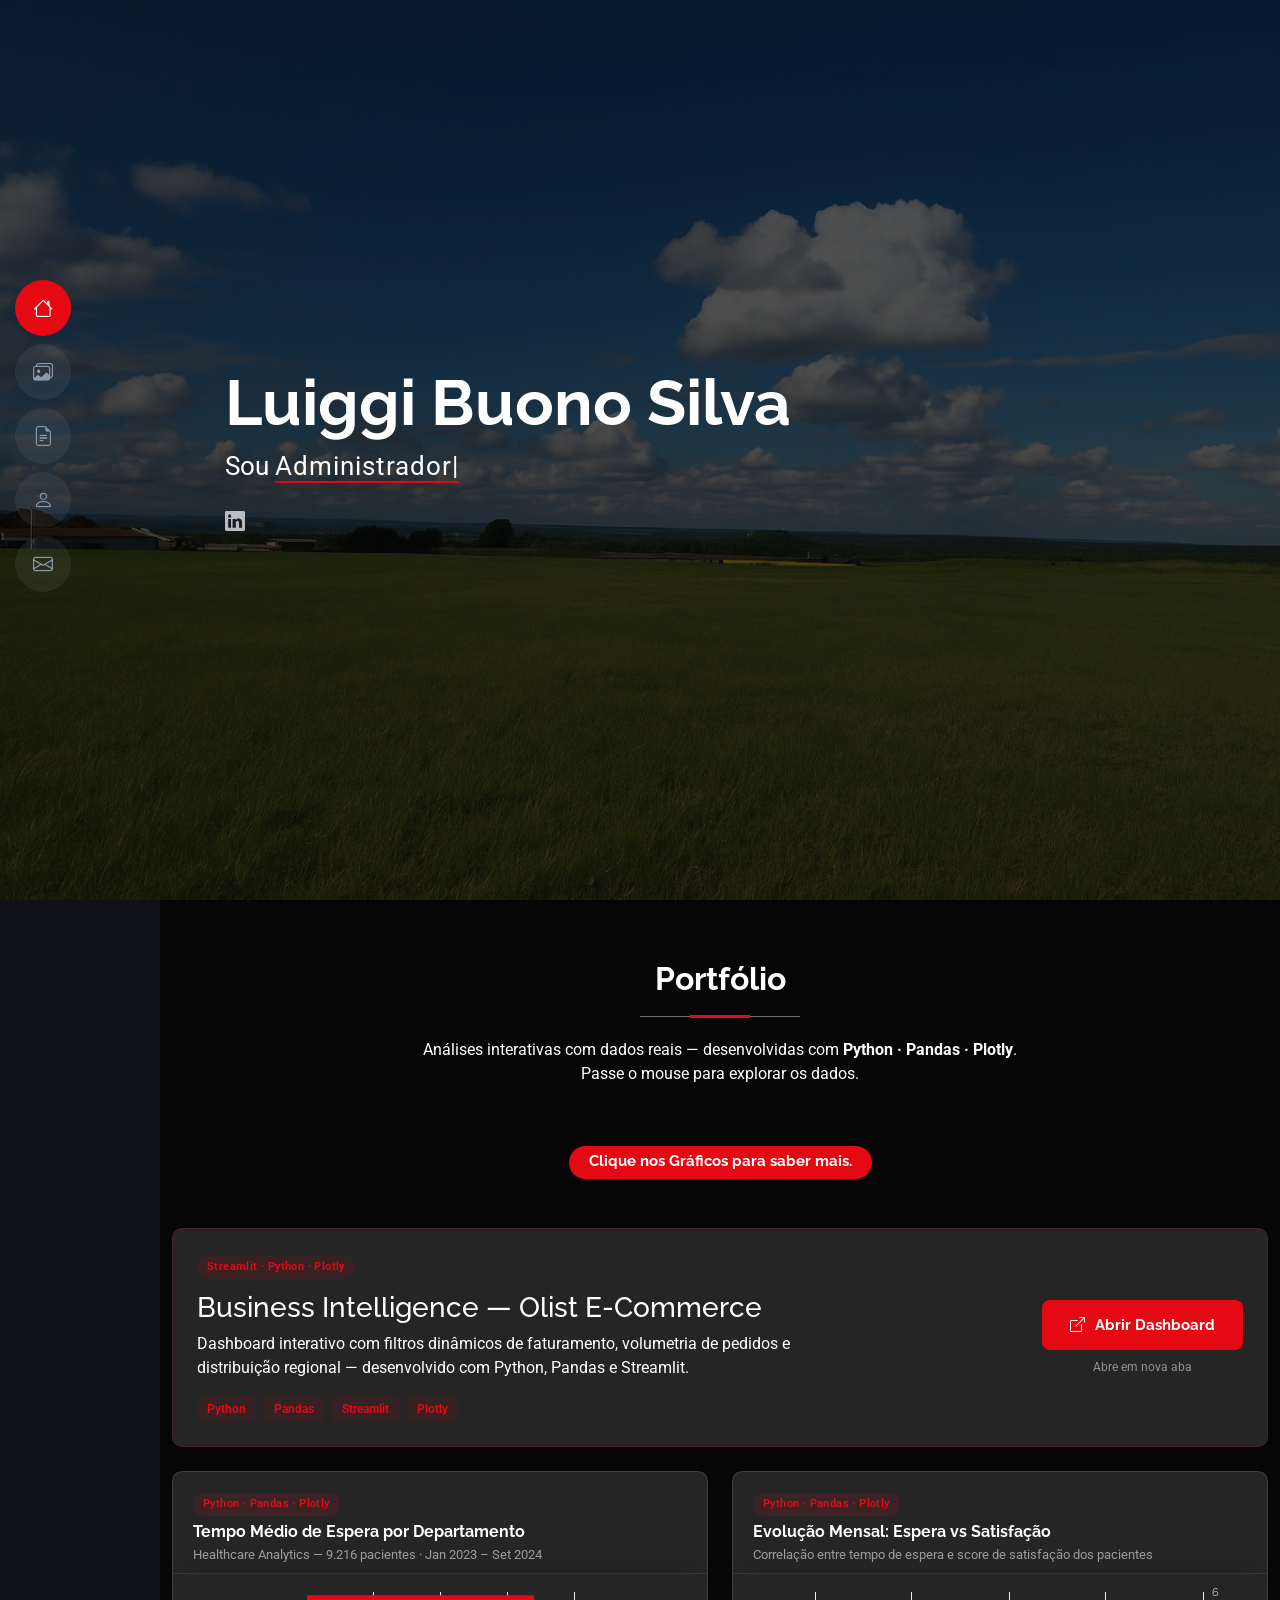
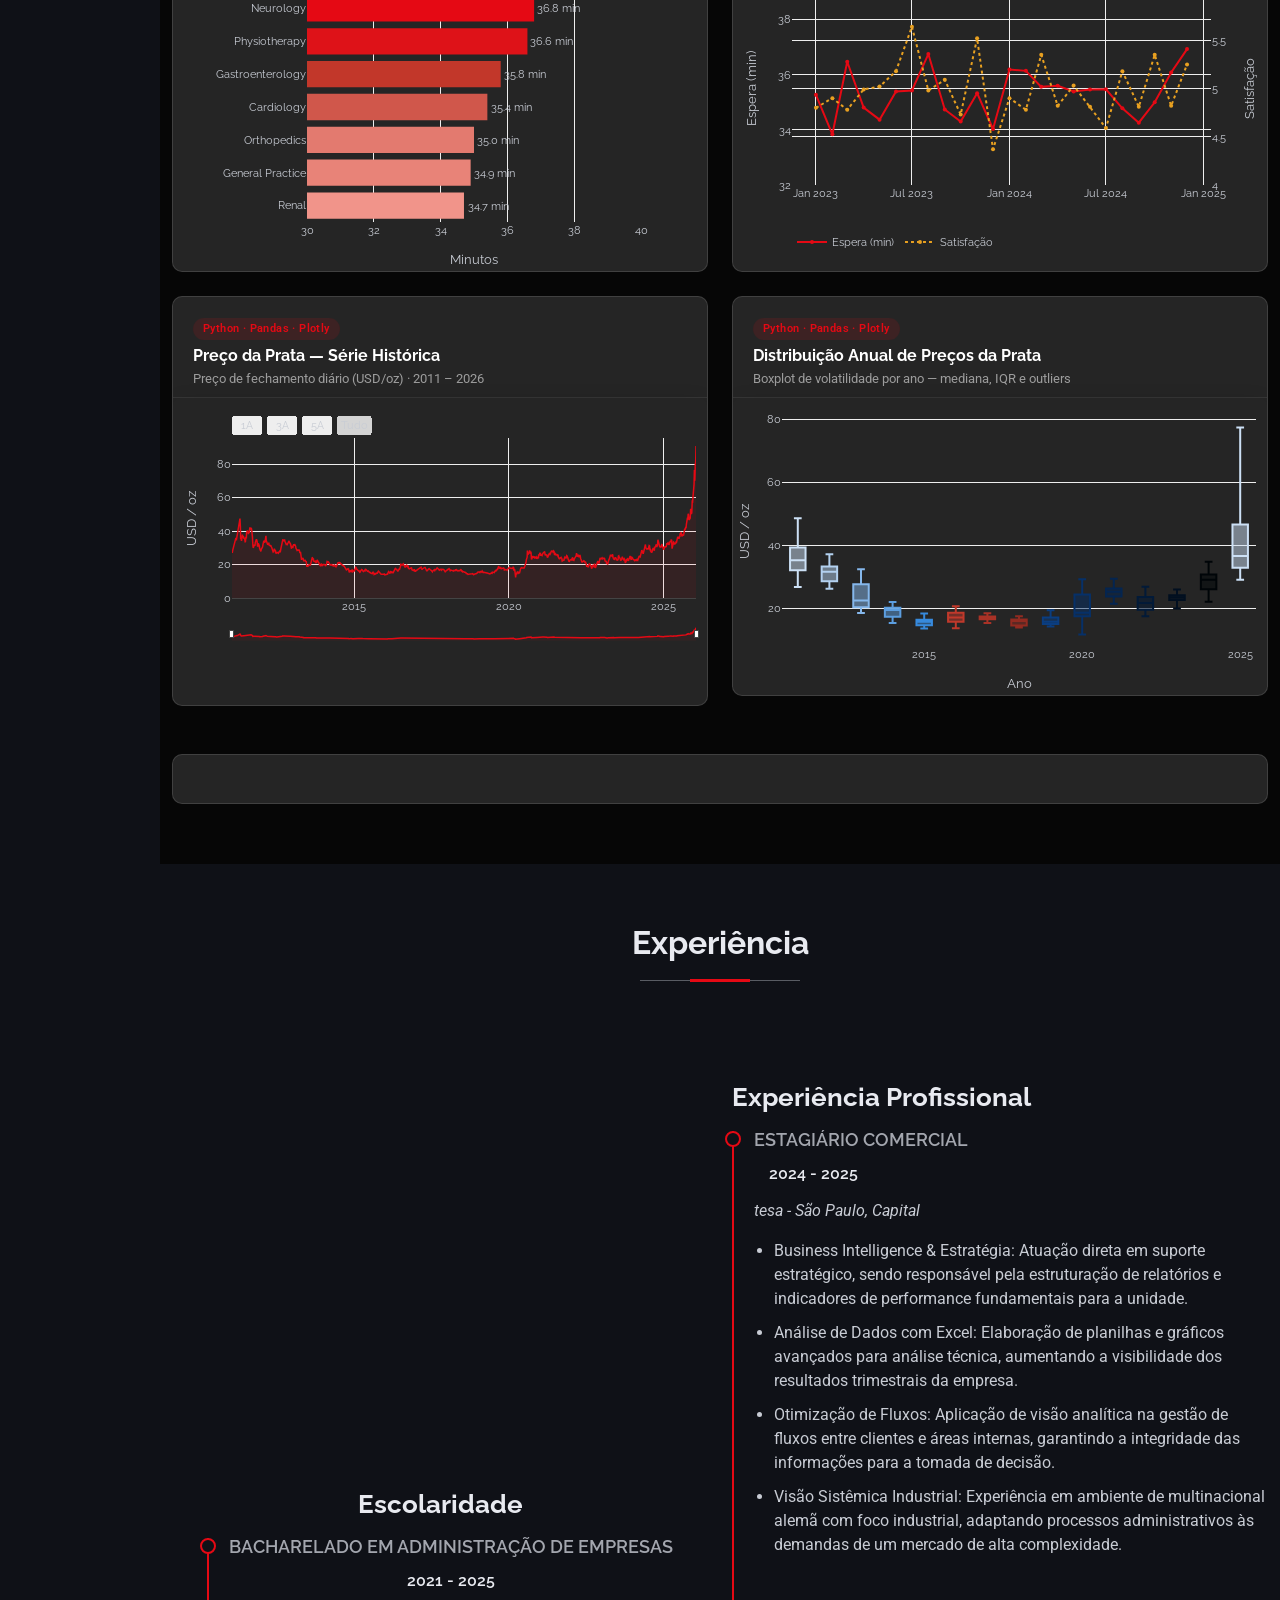
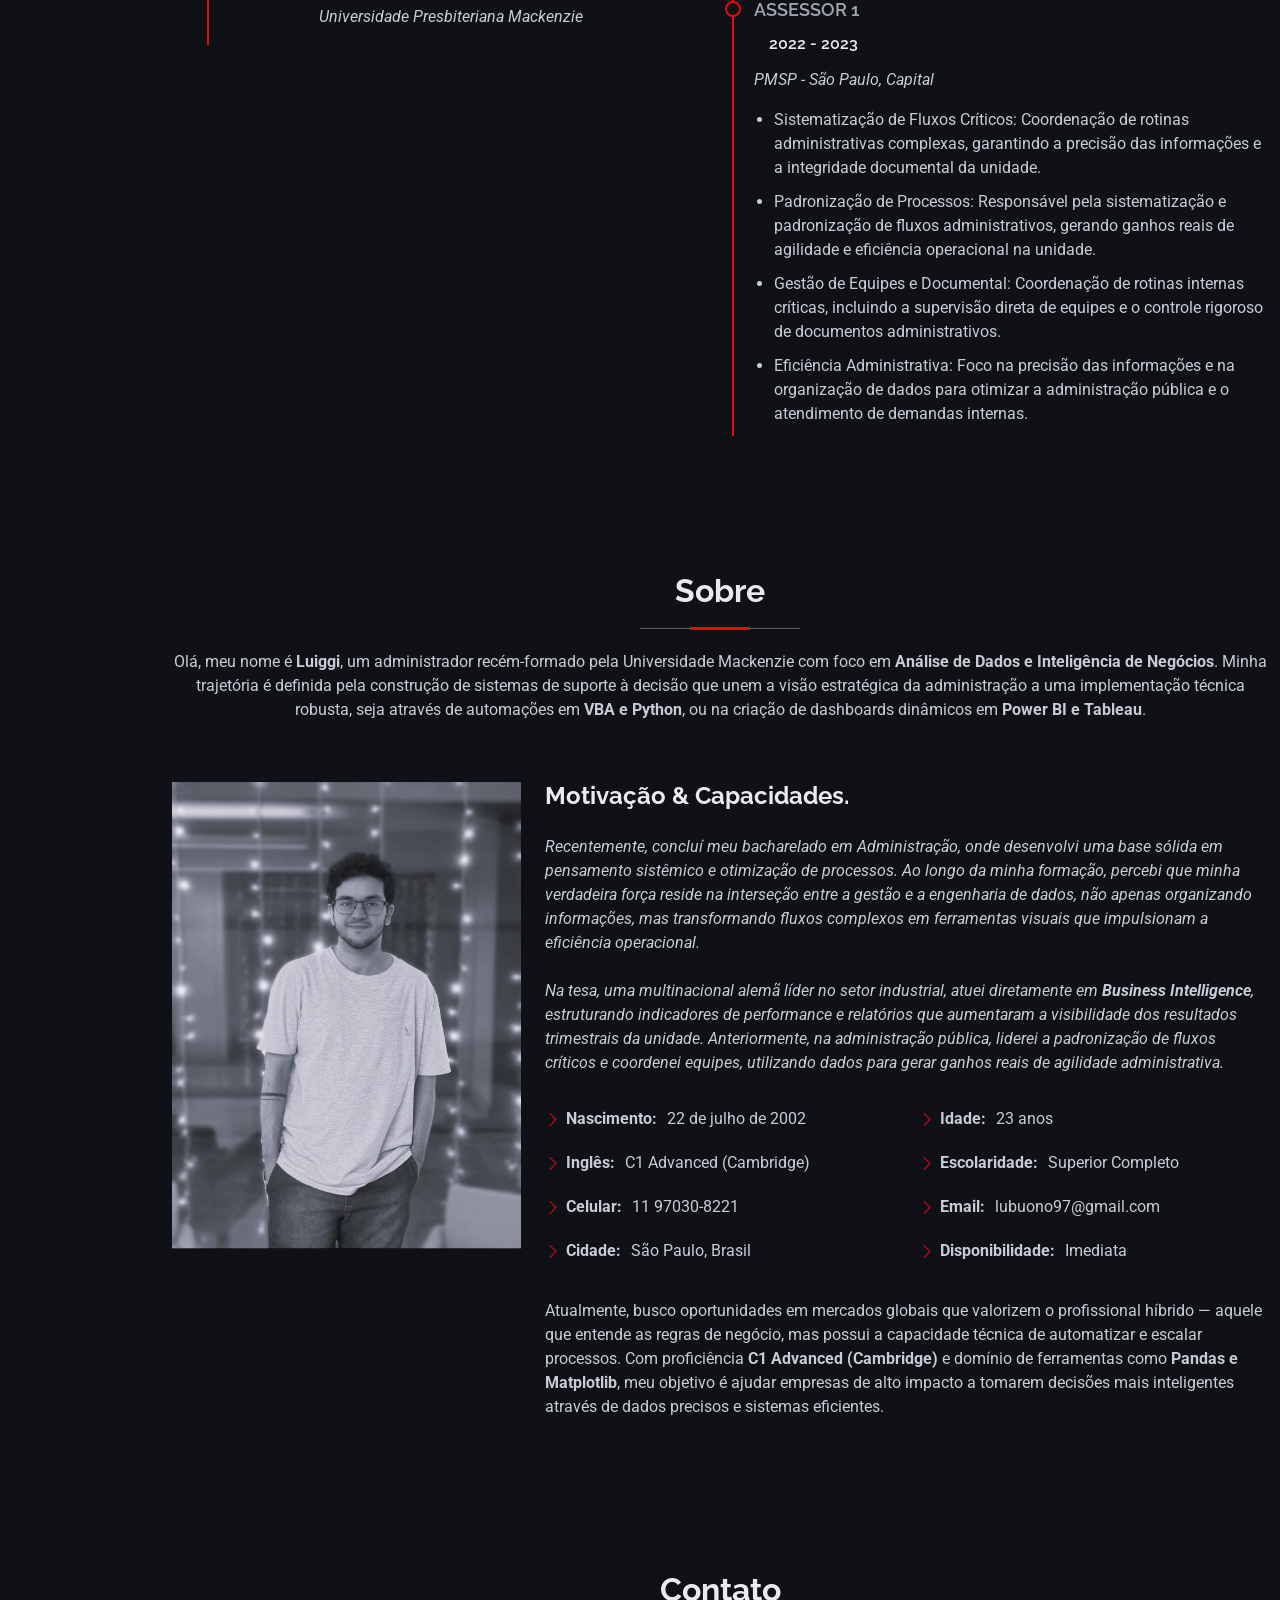
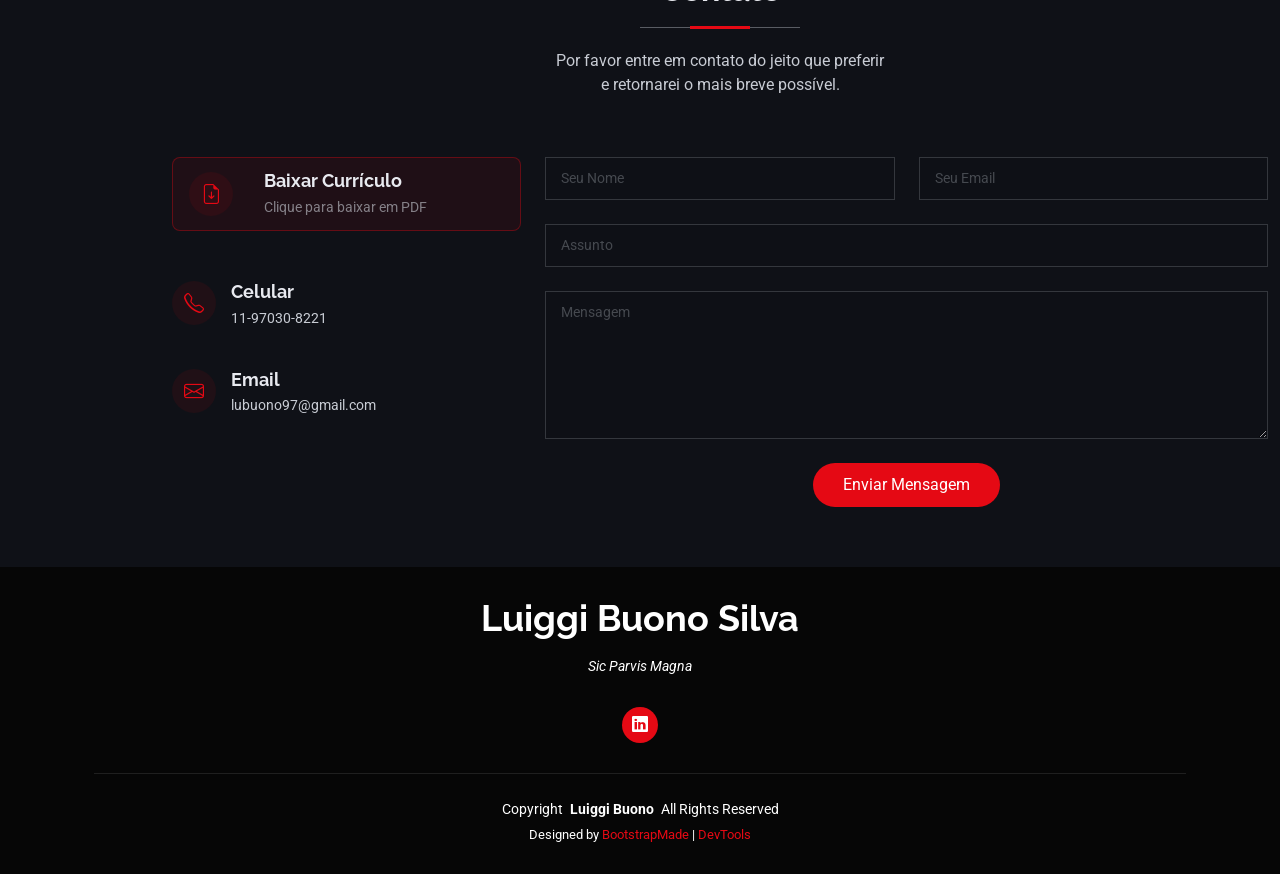
==== commit fae03d45: "Update index.html" ====
--- a/index.html
+++ b/index.html
@@ -536,7 +536,7 @@
       </div>
       <div class="container">
         <div class="copyright">
-          <span>Copyright</span> <strong class="px-1 sitename">Alex Smith</strong> <span>All Rights Reserved</span>
+          <span>Copyright</span> <strong class="px-1 sitename">Luiggi Buono</strong> <span>All Rights Reserved</span>
         </div>
         <div class="credits">
           <!-- All the links in the footer should remain intact. -->
--- a/assets/css/main.css
+++ b/assets/css/main.css
@@ -18,23 +18,23 @@
 }
 
 /* Global Colors - The following color variables are used throughout the website. Updating them here will change the color scheme of the entire website */
-:root { 
-  --background-color: #ffffff; /* Background color for the entire website, including individual sections */
-  --default-color: #272829; /* Default color used for the majority of the text content across the entire website */
-  --heading-color: #45505b; /* Color for headings, subheadings and title throughout the website */
-  --accent-color: #0563bb; /* Accent color that represents your brand on the website. It's used for buttons, links, and other elements that need to stand out */
-  --surface-color: #ffffff; /* The surface color is used as a background of boxed elements within sections, such as cards, icon boxes, or other elements that require a visual separation from the global background. */
-  --contrast-color: #ffffff; /* Contrast color for text, ensuring readability against backgrounds of accent, heading, or default colors. */
+:root {
+  --background-color: #0f1117;
+  --default-color: #c8ccd4;
+  --heading-color: #e8eaf0;
+  --accent-color: #e50914;
+  --surface-color: #1a1d26;
+  --contrast-color: #ffffff;
 }
 
 /* Nav Menu Colors - The following color variables are used specifically for the navigation menu. They are separate from the global colors to allow for more customization options */
 :root {
-  --nav-color: #45505b;  /* The default color of the main navmenu links */
-  --nav-hover-color: #0563bb; /* Applied to main navmenu links when they are hovered over or active */
-  --nav-mobile-background-color: #ffffff; /* Used as the background color for mobile navigation menu */
-  --nav-dropdown-background-color: #ffffff; /* Used as the background color for dropdown items that appear when hovering over primary navigation items */
-  --nav-dropdown-color: #212529; /* Used for navigation links of the dropdown items in the navigation menu. */
-  --nav-dropdown-hover-color: #0563bb; /* Similar to --nav-hover-color, this color is applied to dropdown navigation links when they are hovered over. */
+  --nav-color: #8a9bb0;
+  --nav-hover-color: #e50914;
+  --nav-mobile-background-color: #1a1d26;
+  --nav-dropdown-background-color: #1a1d26;
+  --nav-dropdown-color: #c8ccd4;
+  --nav-dropdown-hover-color: #e50914;
 }
 
 /* Color Presets - These classes override global colors when applied to any section or element, providing reuse of the sam color scheme. */
@@ -906,11 +906,10 @@
 .plotly-chart {
   padding: 8px 4px 4px 4px;
   width: 100%;
-}
   position: relative;
   overflow: hidden;
   border-radius: 8px;
-  box-shadow: 0 4px 20px rgba(0, 0, 0, 0.08);
+  box-shadow: 0 4px 20px rgba(0, 0, 0, 0.12);
   transition: box-shadow 0.3s ease;
 }
 
@@ -1593,4 +1592,4 @@
 --------------------------------------------------------------*/
 .starter-section {
   /* Add your styles here */
-}+}
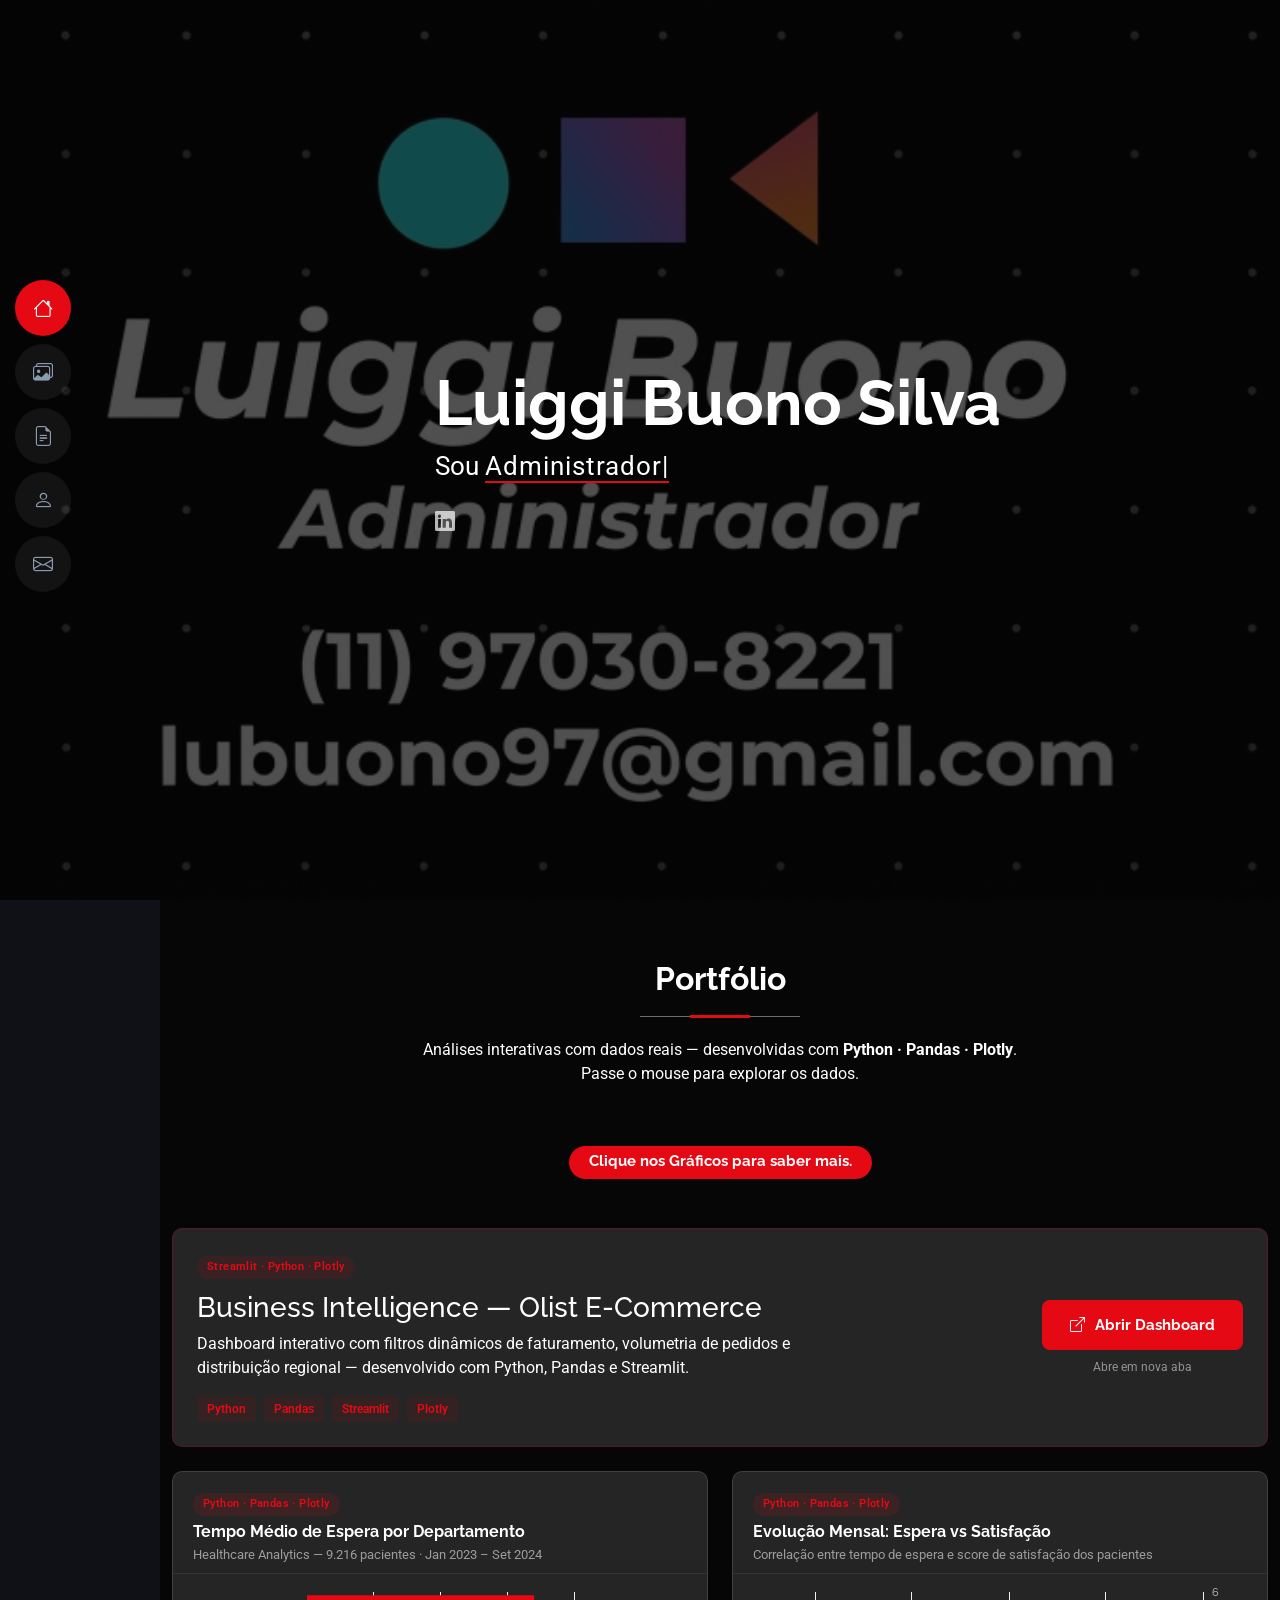
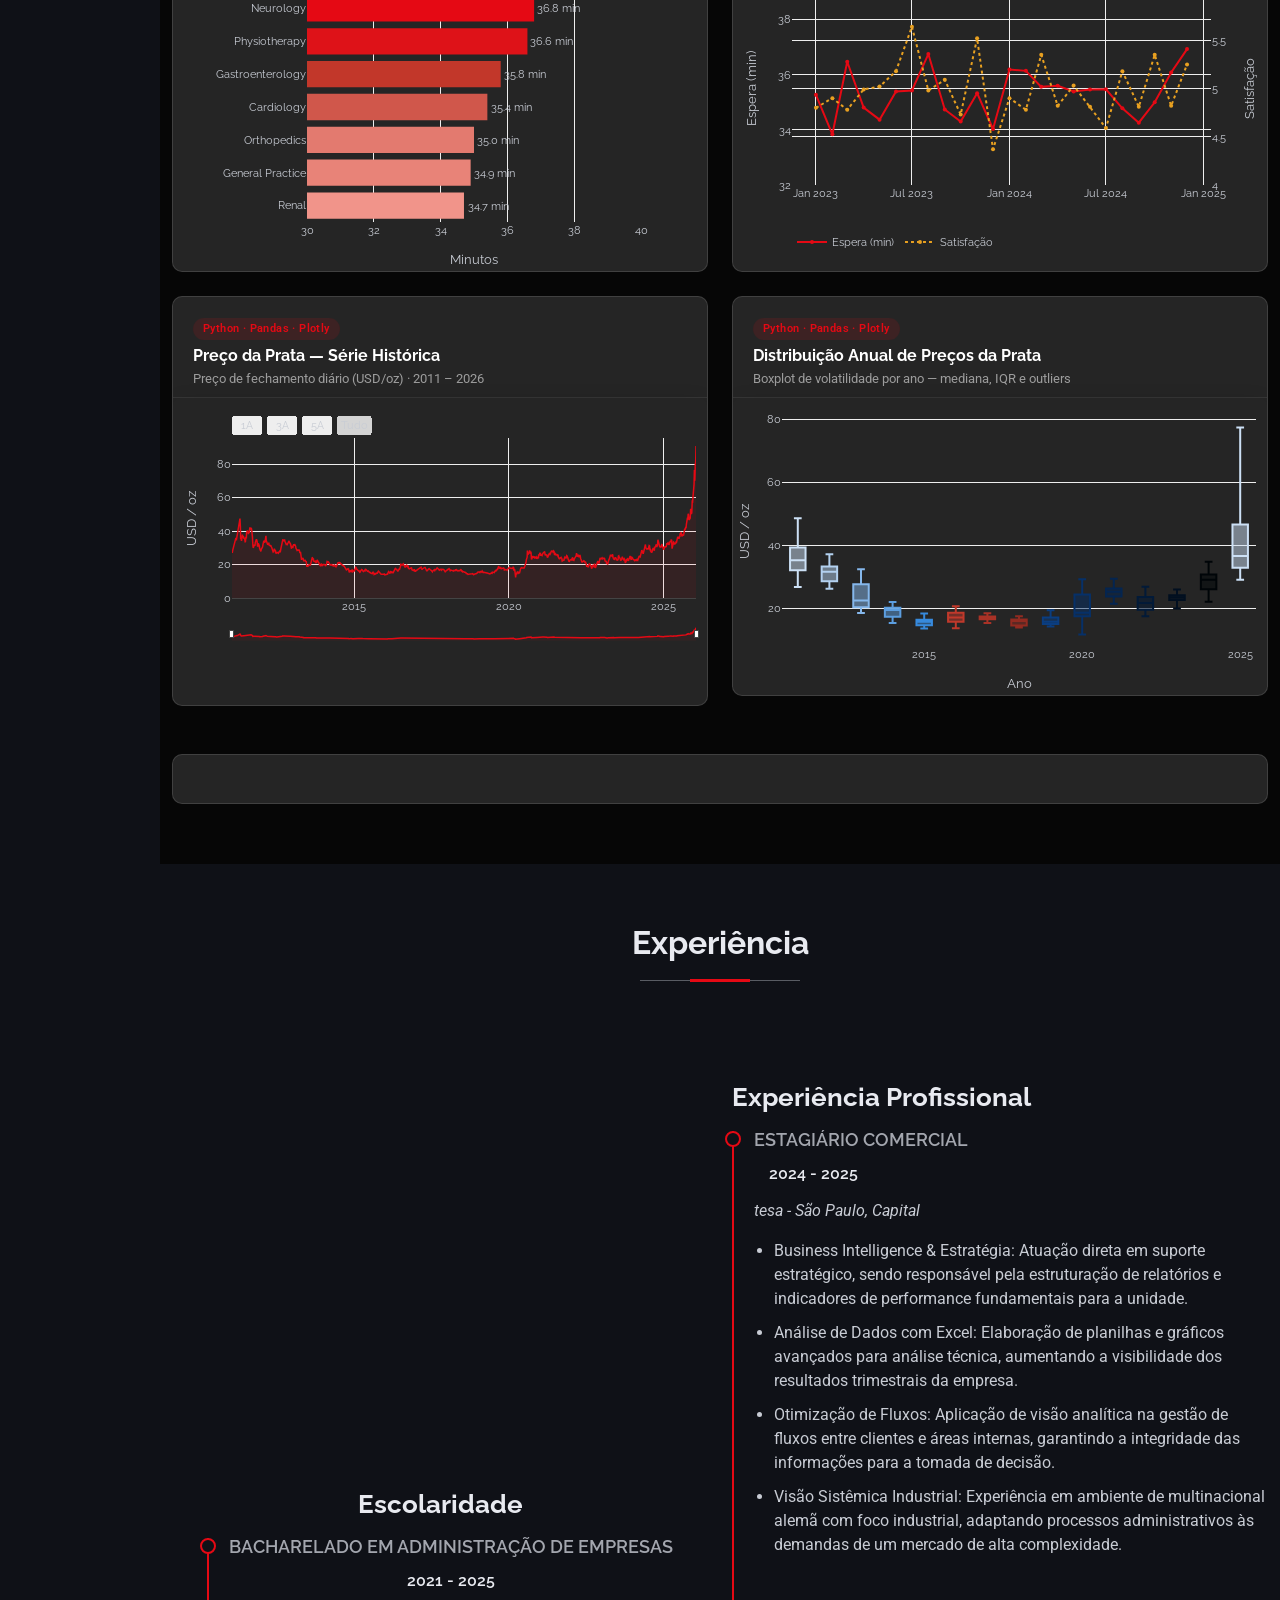
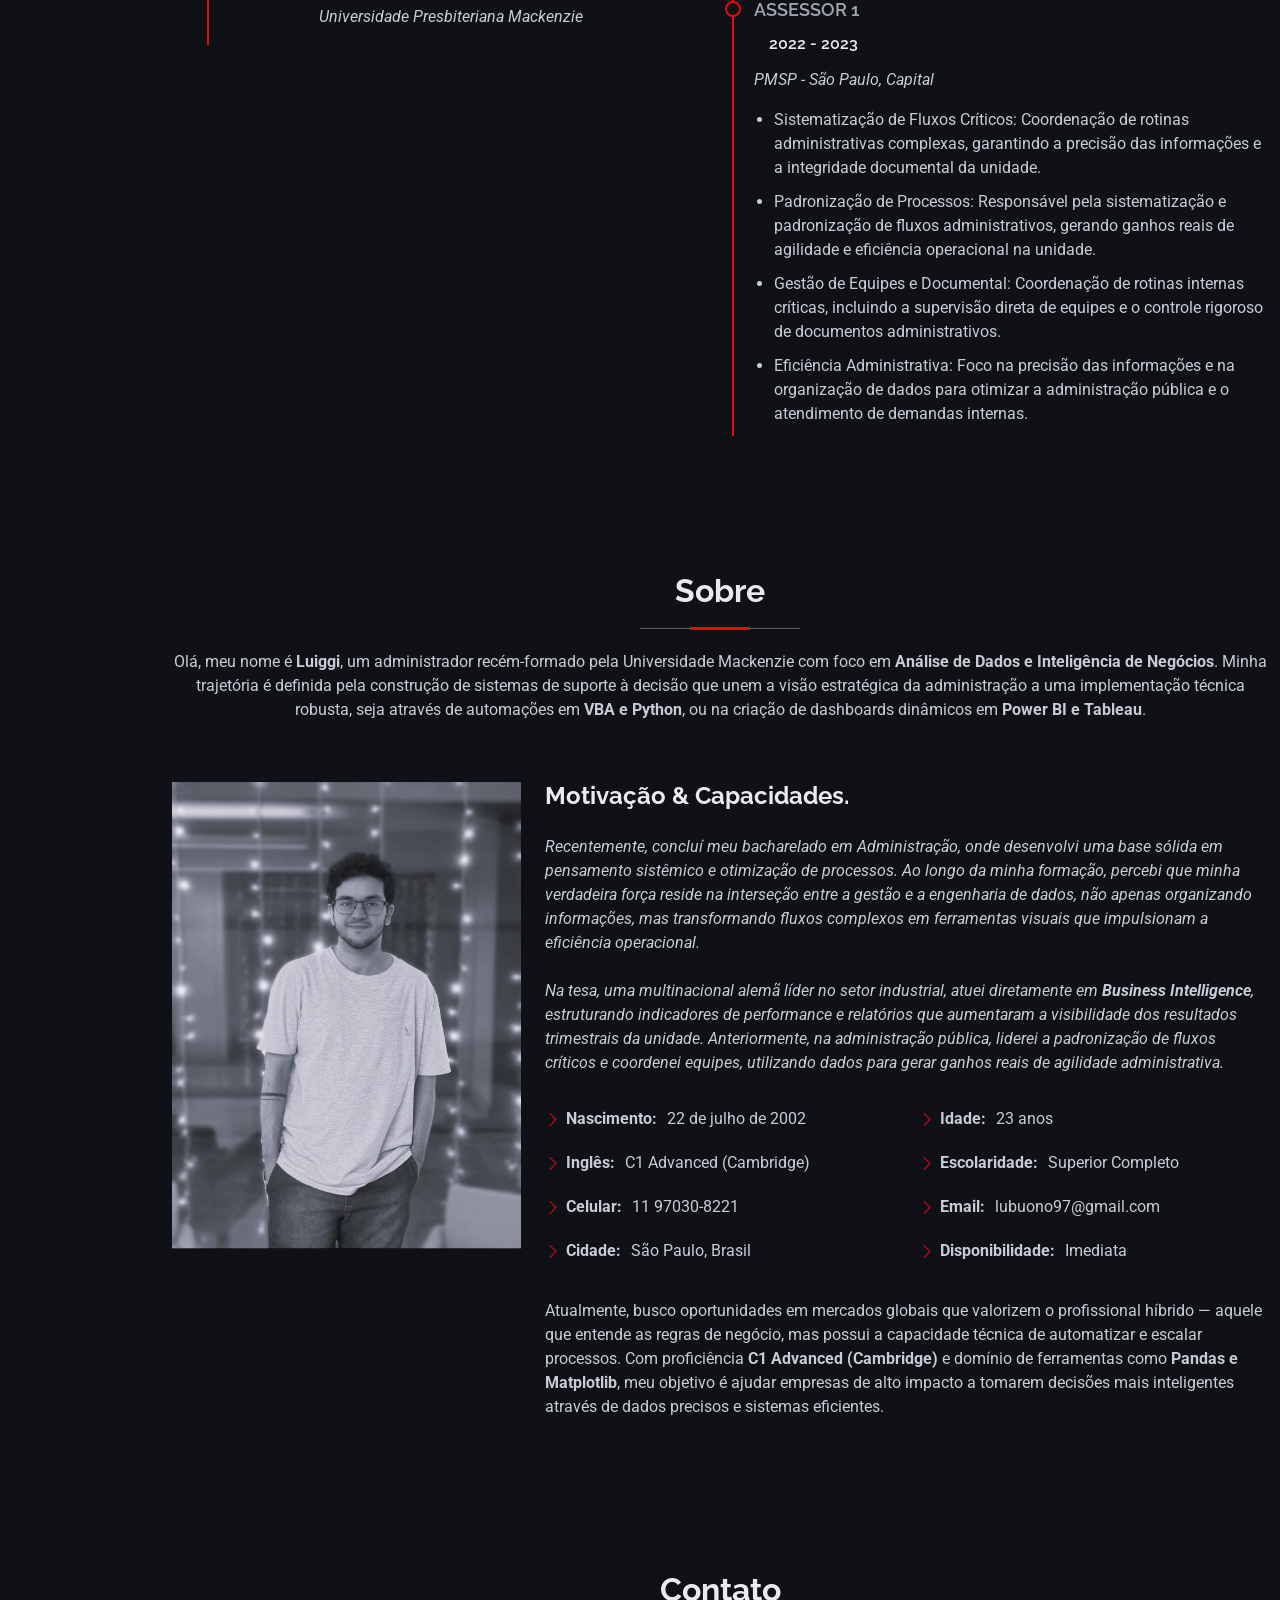
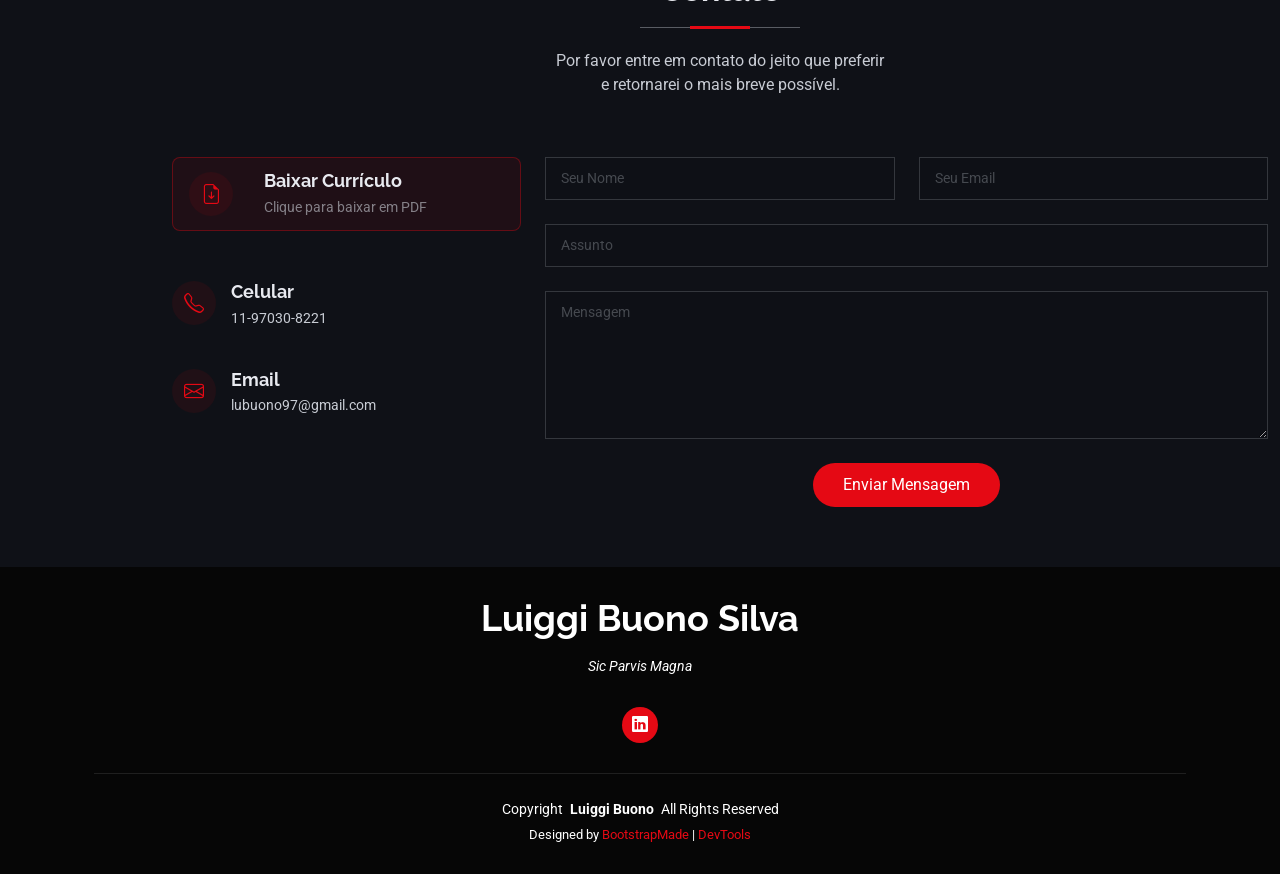
==== commit ab27b32e: "New Index HTML Updated index html" ====
--- a/index.html
+++ b/index.html
@@ -88,6 +88,7 @@
     <section id="hero" class="hero section dark-background">
 
       <img src="assets/img/hero-bg.jpg" alt="">
+      <canvas id="hero-canvas" aria-hidden="true"></canvas>
 
       <div class="container" data-aos="zoom-out">
         <div class="row justify-content-center">
@@ -278,6 +279,27 @@
           mg(base, { yaxis: { title: 'USD / oz' }, xaxis: { title: 'Ano' }, showlegend: false }), cfg);
 
         })();
+
+        // Força o redimensionamento correto de todos os gráficos após o render.
+        // Corrige o colapso de altura que ocorre no primeiro paint em mobile/Safari.
+        var _chartIds = ['chart-dept', 'chart-monthly', 'chart-silver', 'chart-box'];
+        function _resizeAllCharts() {
+          _chartIds.forEach(function (id) {
+            var el = document.getElementById(id);
+            if (el && el.querySelector('.js-plotly-plot')) {
+              try { Plotly.Plots.resize(el); } catch (e) {}
+            }
+          });
+        }
+        // Resize imediato (após o layout assentar) e mais um pouco depois
+        // para pegar fontes/imagens que ainda estejam carregando.
+        setTimeout(_resizeAllCharts, 100);
+        setTimeout(_resizeAllCharts, 500);
+        setTimeout(_resizeAllCharts, 1200);
+        window.addEventListener('resize', _resizeAllCharts);
+        window.addEventListener('orientationchange', function () {
+          setTimeout(_resizeAllCharts, 200);
+        });
       }
 
       // Polling robusto: aguarda Plotly + DOM prontos antes de renderizar
@@ -300,6 +322,16 @@
       } else {
         _waitPlotly();
       }
+
+      // Rede de segurança final: quando TUDO (imagens, fontes, CSS) tiver
+      // carregado, força mais um resize para garantir consistência total.
+      window.addEventListener('load', function () {
+        setTimeout(function () {
+          if (typeof Plotly !== 'undefined' && typeof _resizeAllCharts === 'function') {
+            // _resizeAllCharts só existe depois de _doInitCharts já ter rodado
+          }
+        }, 300);
+      });
     </script>
 
     <!-- Resume Section -->
@@ -728,5 +760,8 @@
   <!-- Main JS File -->
   <script src="assets/js/main.js"></script>
 
+  <!-- Hero animated background -->
+  <script src="assets/js/hero-bg.js"></script>
+
 </body>
-</html>
+</html>
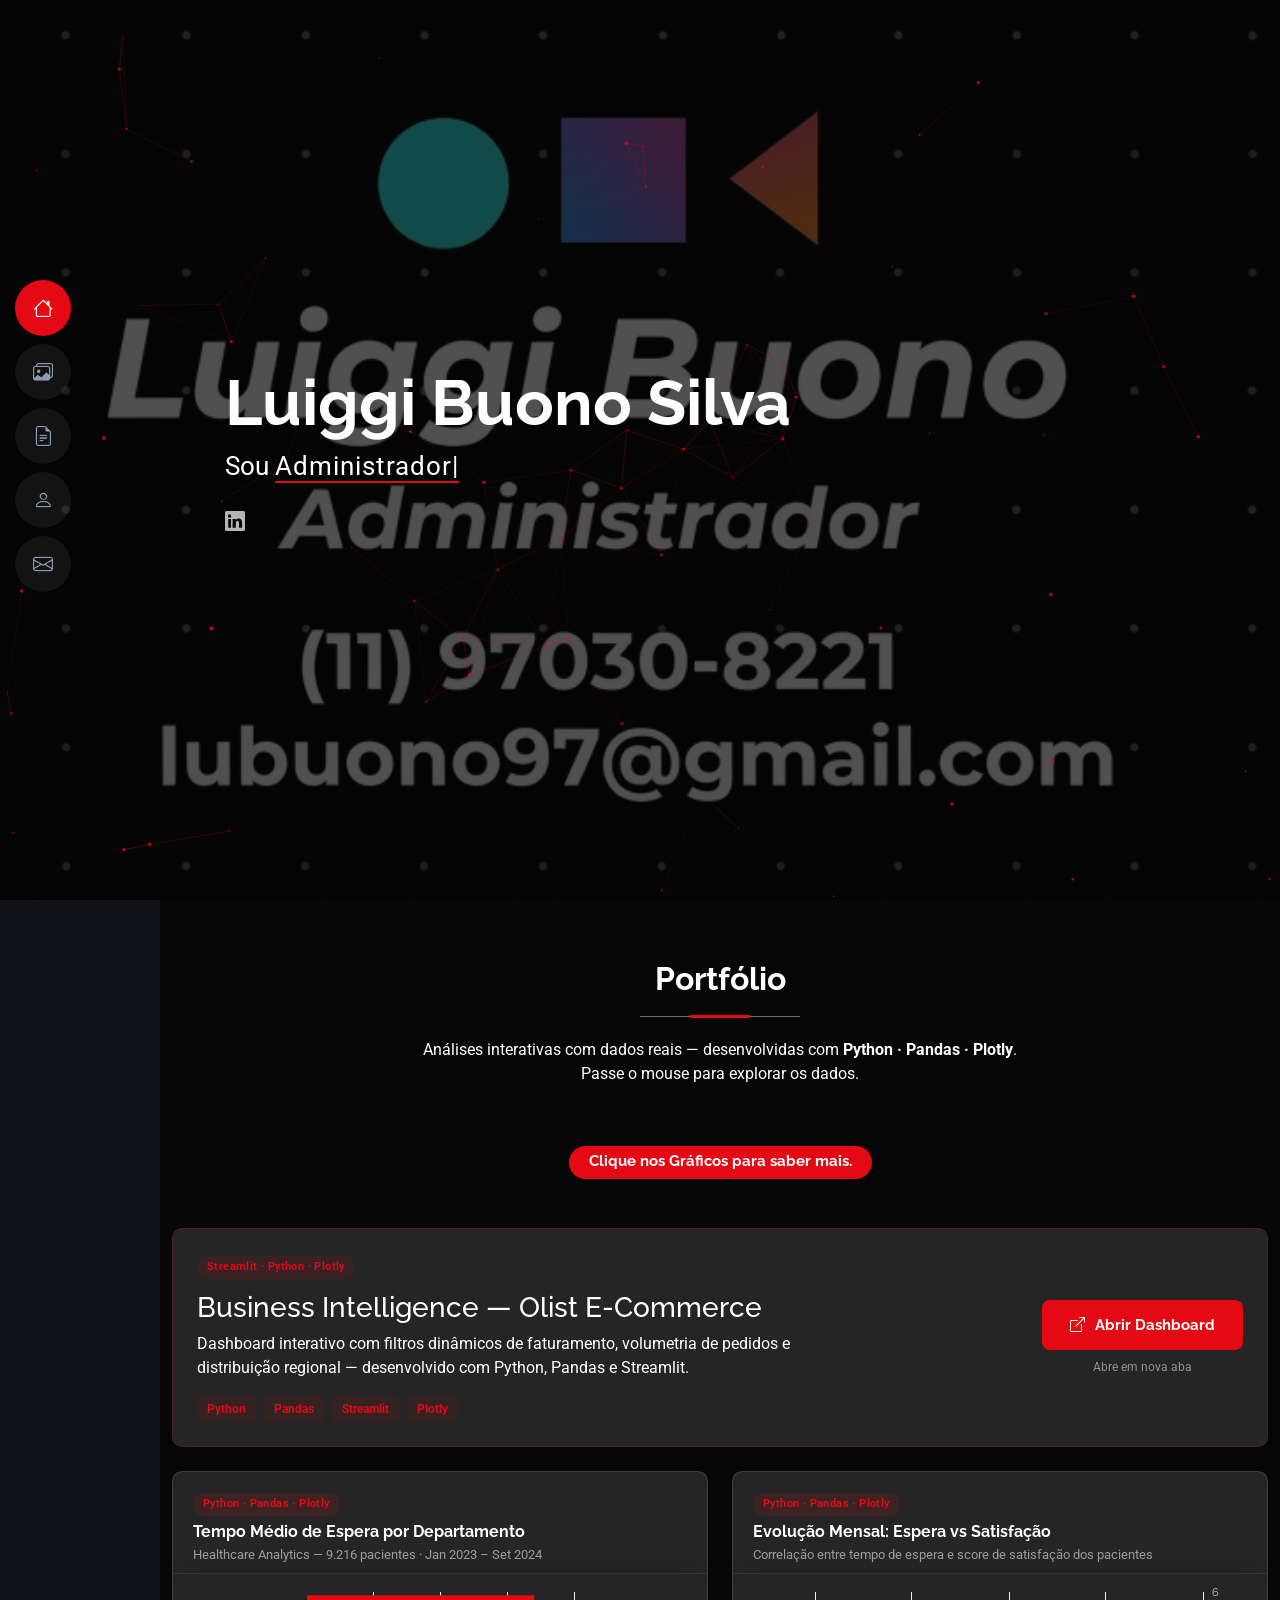
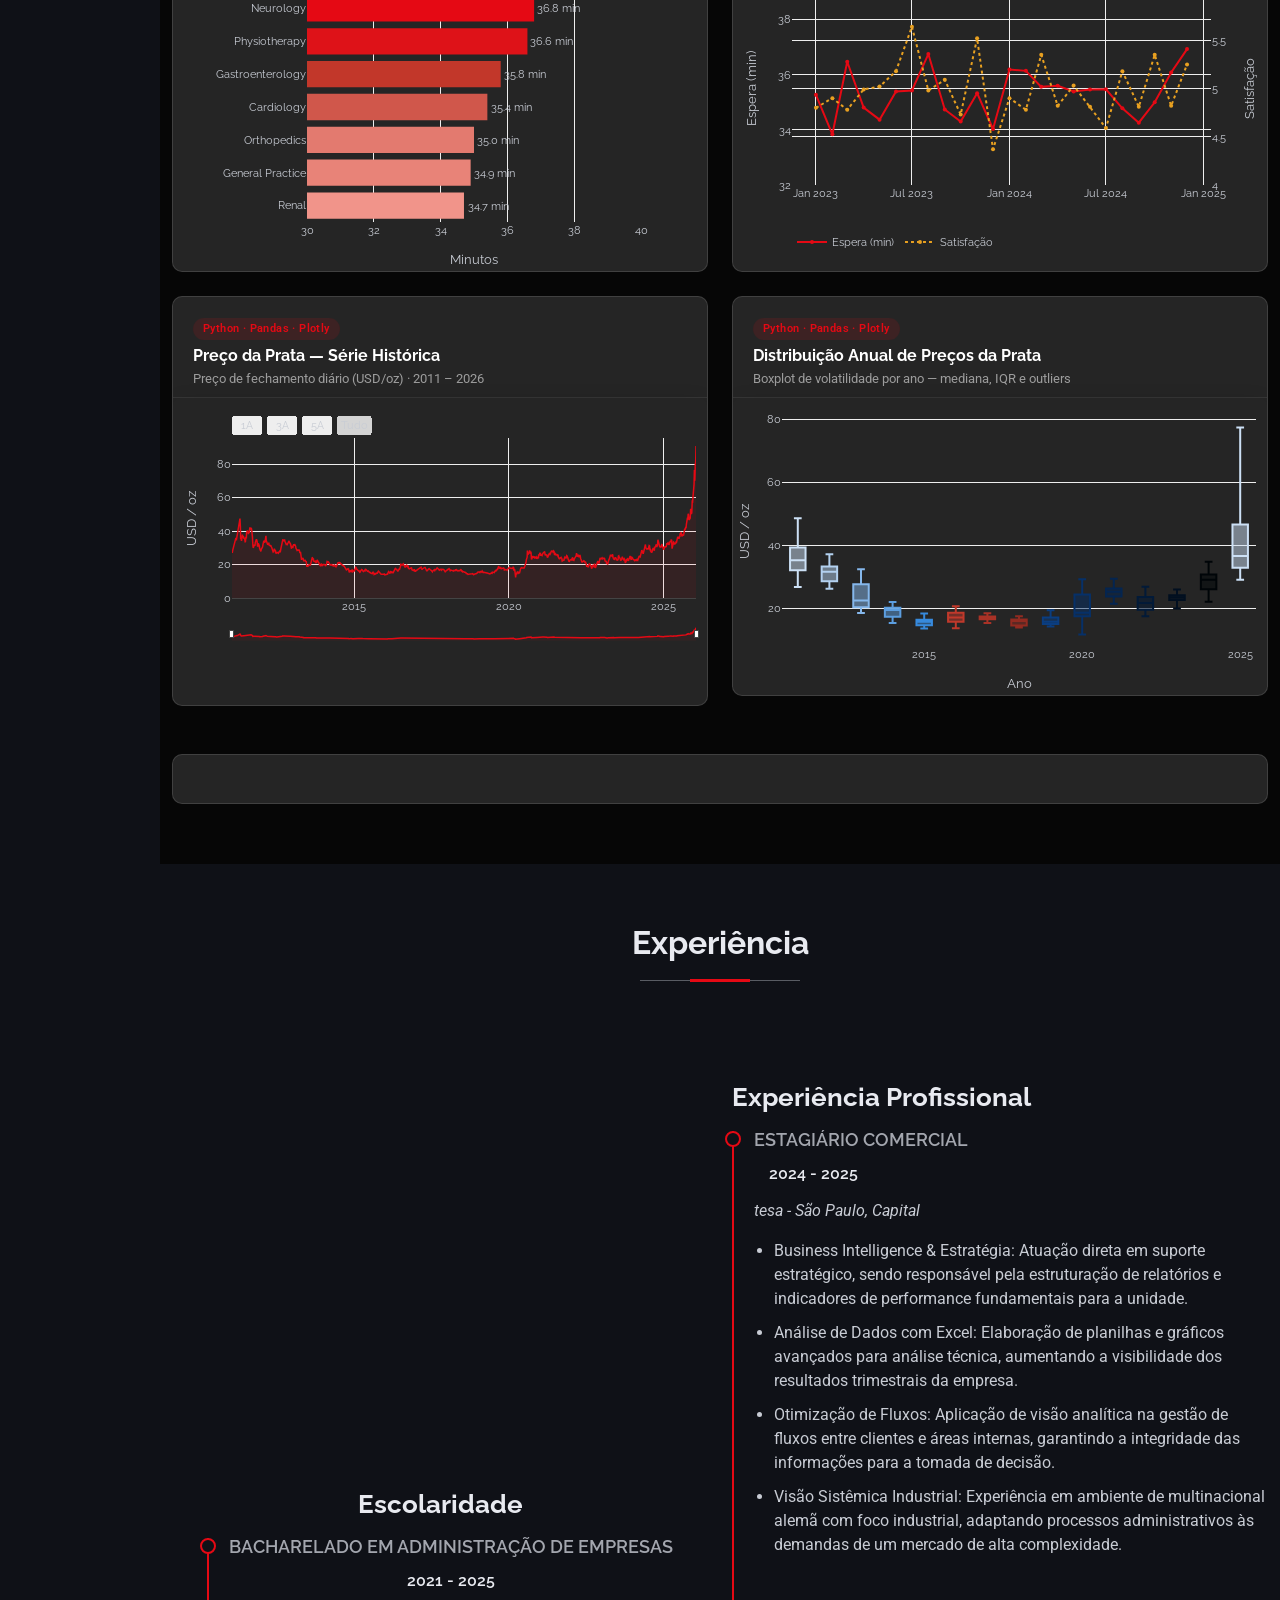
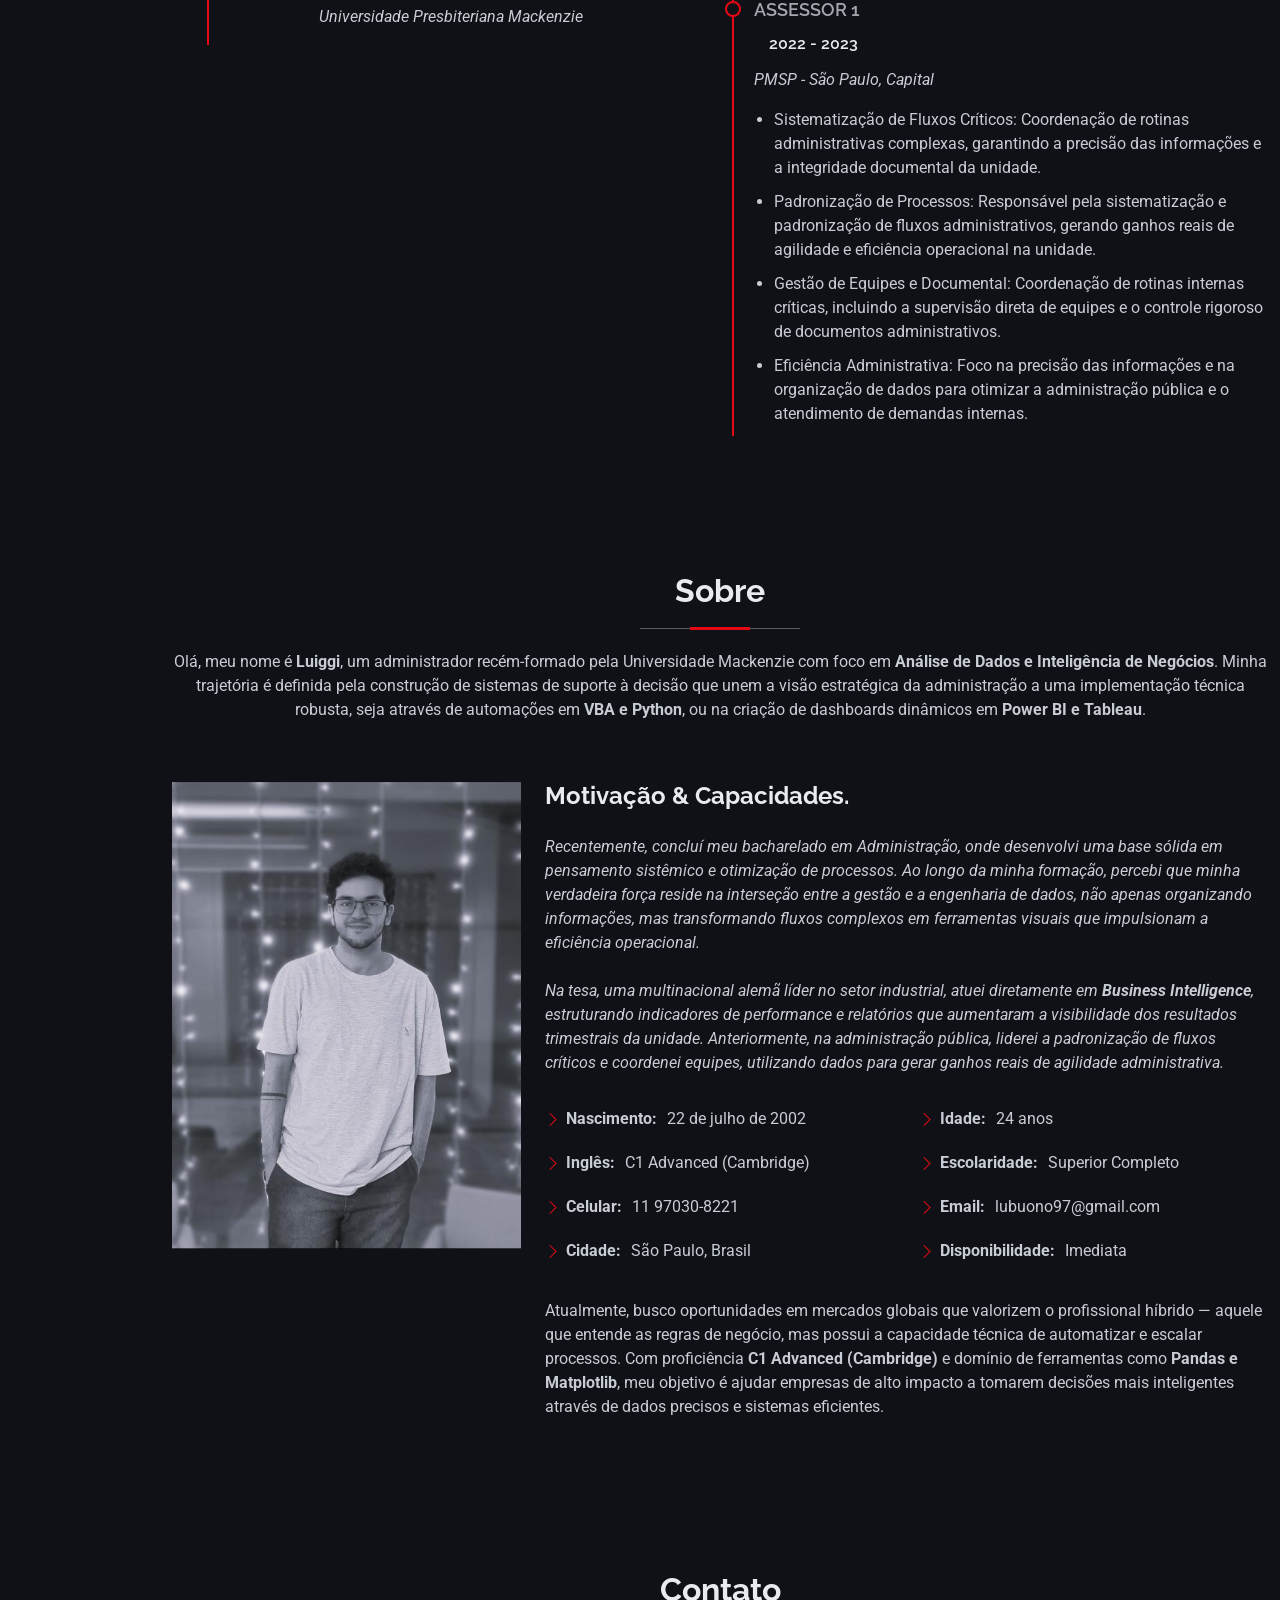
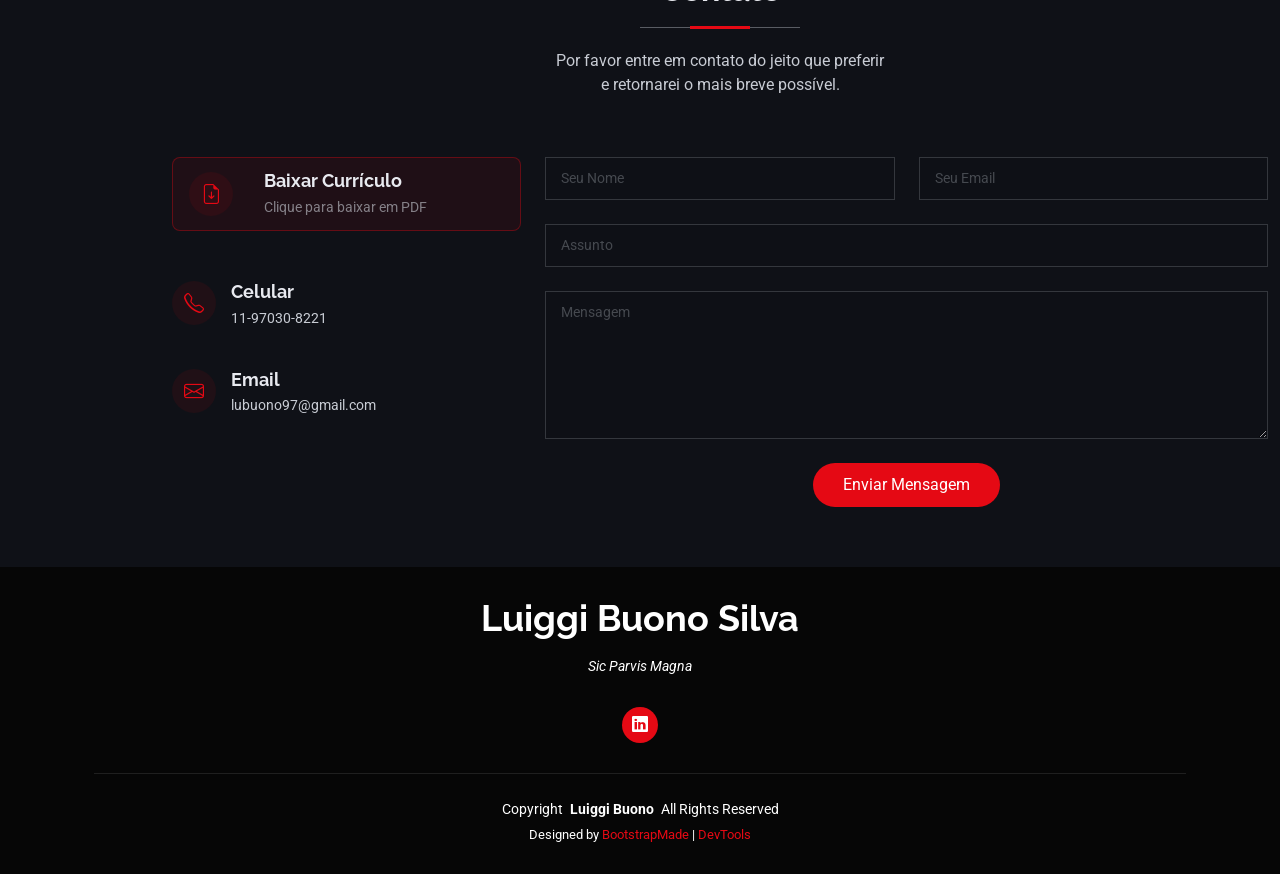
==== commit 127129b0: "Update index.html" ====
--- a/index.html
+++ b/index.html
@@ -446,7 +446,7 @@
               </div>
               <div class="col-lg-6">
                 <ul>
-                  <li><i class="bi bi-chevron-right"></i> <strong>Idade:</strong> <span>23 anos</span></li>
+                  <li><i class="bi bi-chevron-right"></i> <strong>Idade:</strong> <span>24 anos</span></li>
                   <li><i class="bi bi-chevron-right"></i> <strong>Escolaridade:</strong> <span>Superior Completo</span>
                   </li>
                   <li><i class="bi bi-chevron-right"></i> <strong>Email:</strong> <span>lubuono97@gmail.com</span></li>
@@ -764,4 +764,4 @@
   <script src="assets/js/hero-bg.js"></script>
 
 </body>
-</html>+</html>
--- a/assets/css/main.css
+++ b/assets/css/main.css
@@ -543,6 +543,16 @@
   z-index: 2;
 }
 
+.hero #hero-canvas {
+  position: absolute;
+  inset: 0;
+  display: block;
+  width: 100%;
+  height: 100%;
+  z-index: 2; /* mesmo nível do overlay (:before), mas vem depois no DOM, então fica por cima */
+  pointer-events: none;
+}
+
 .hero .container {
   position: relative;
   z-index: 3;
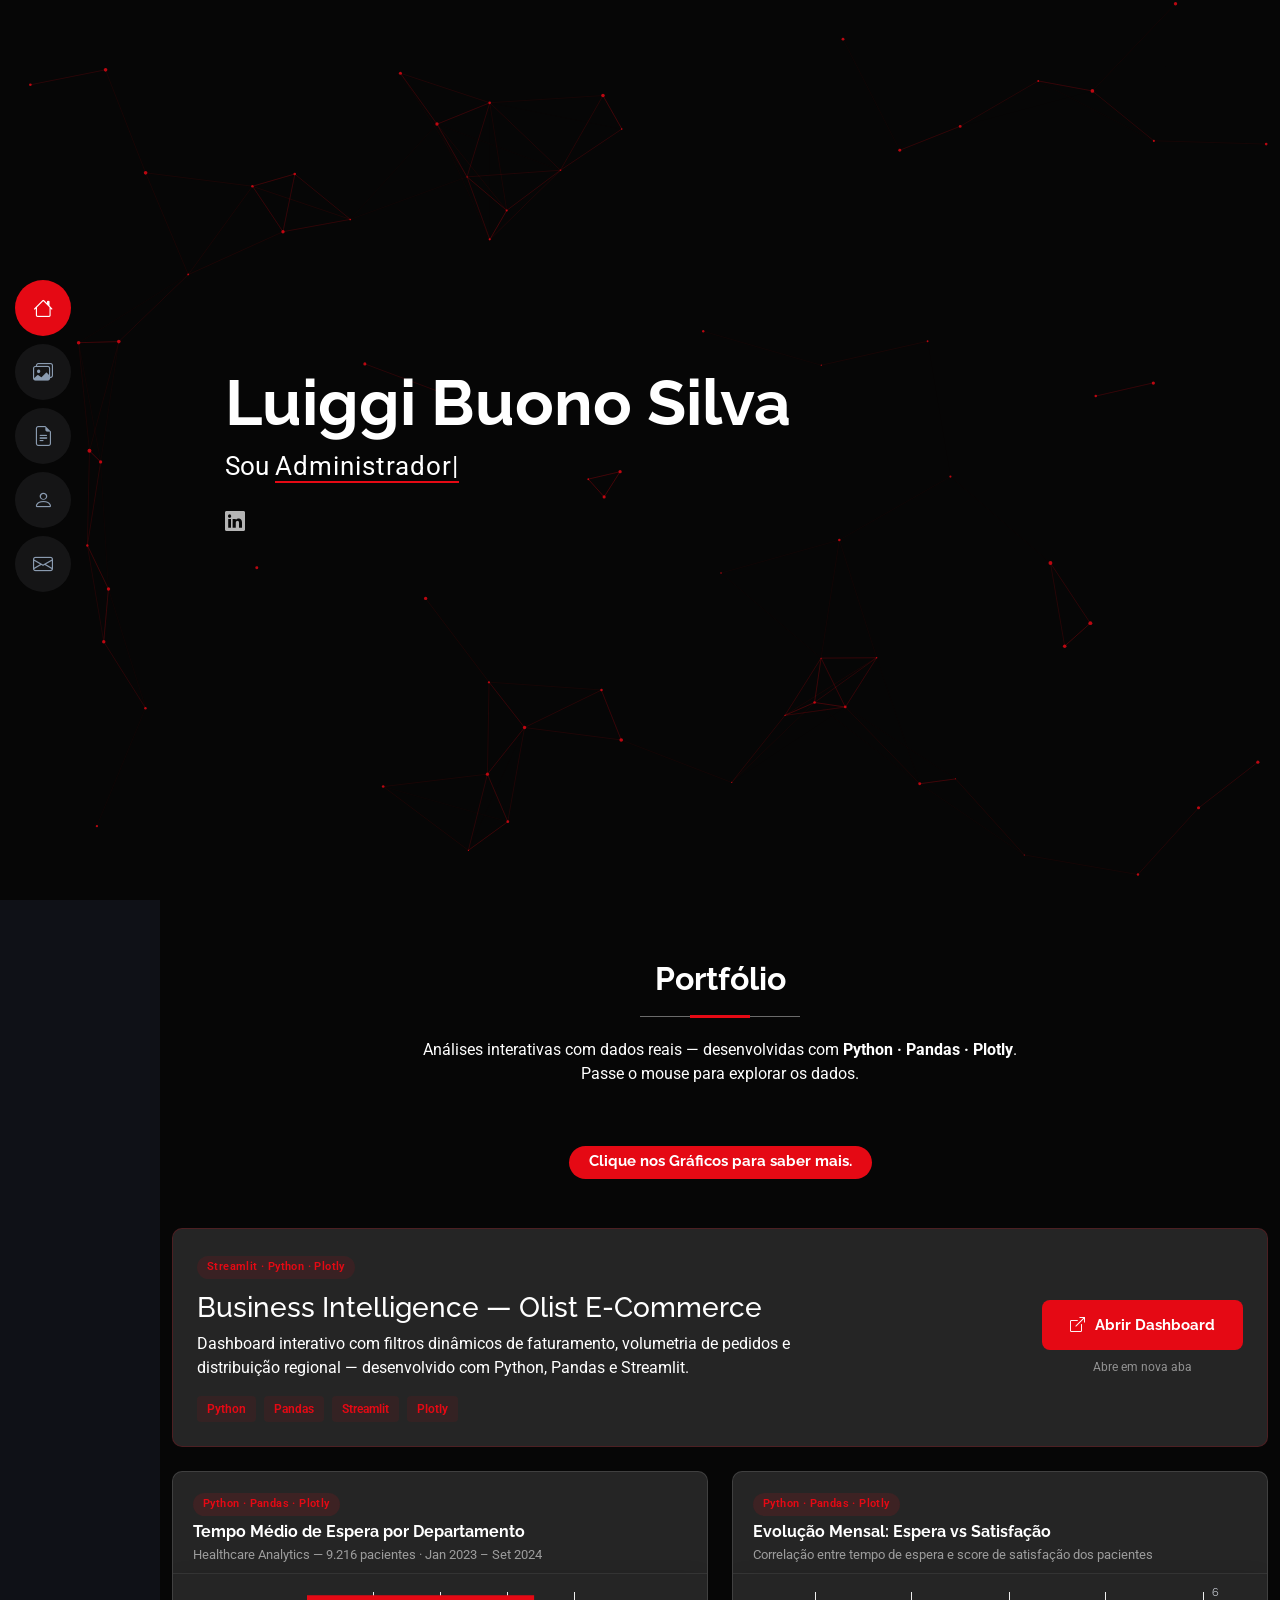
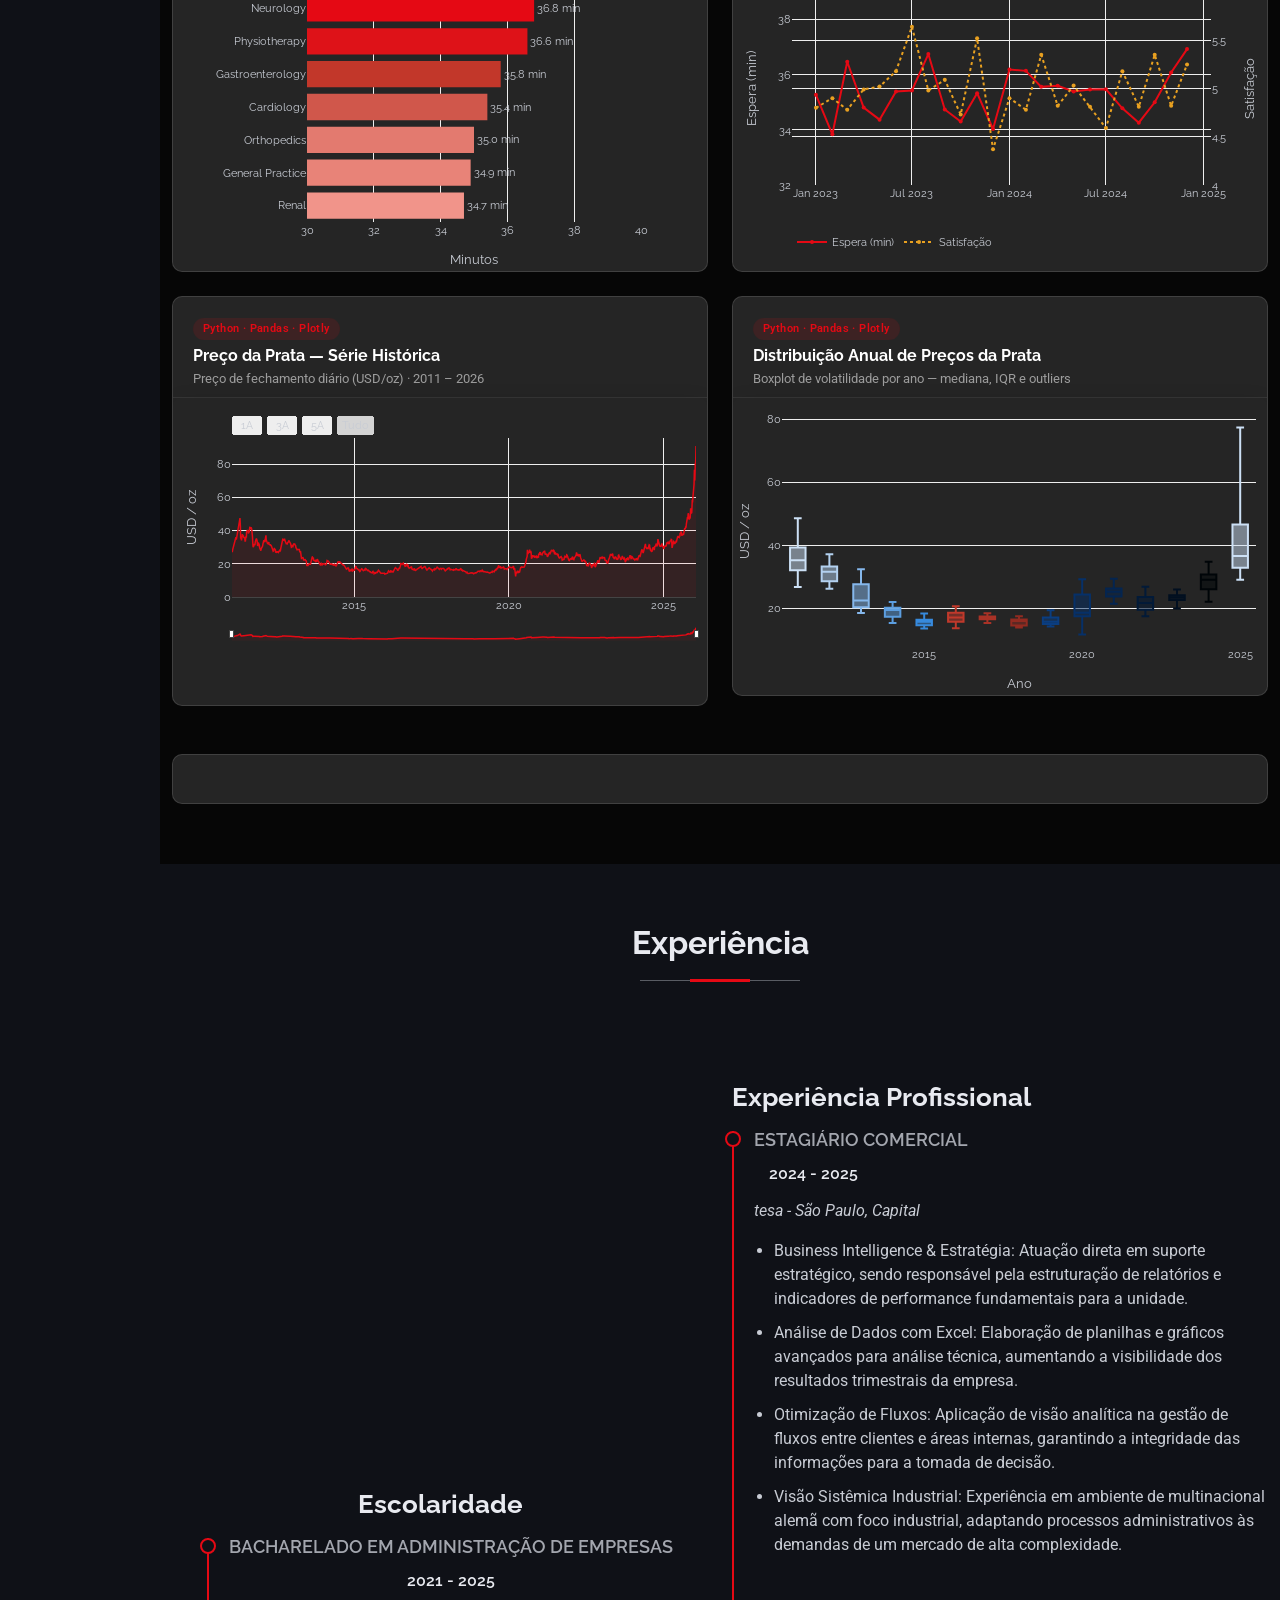
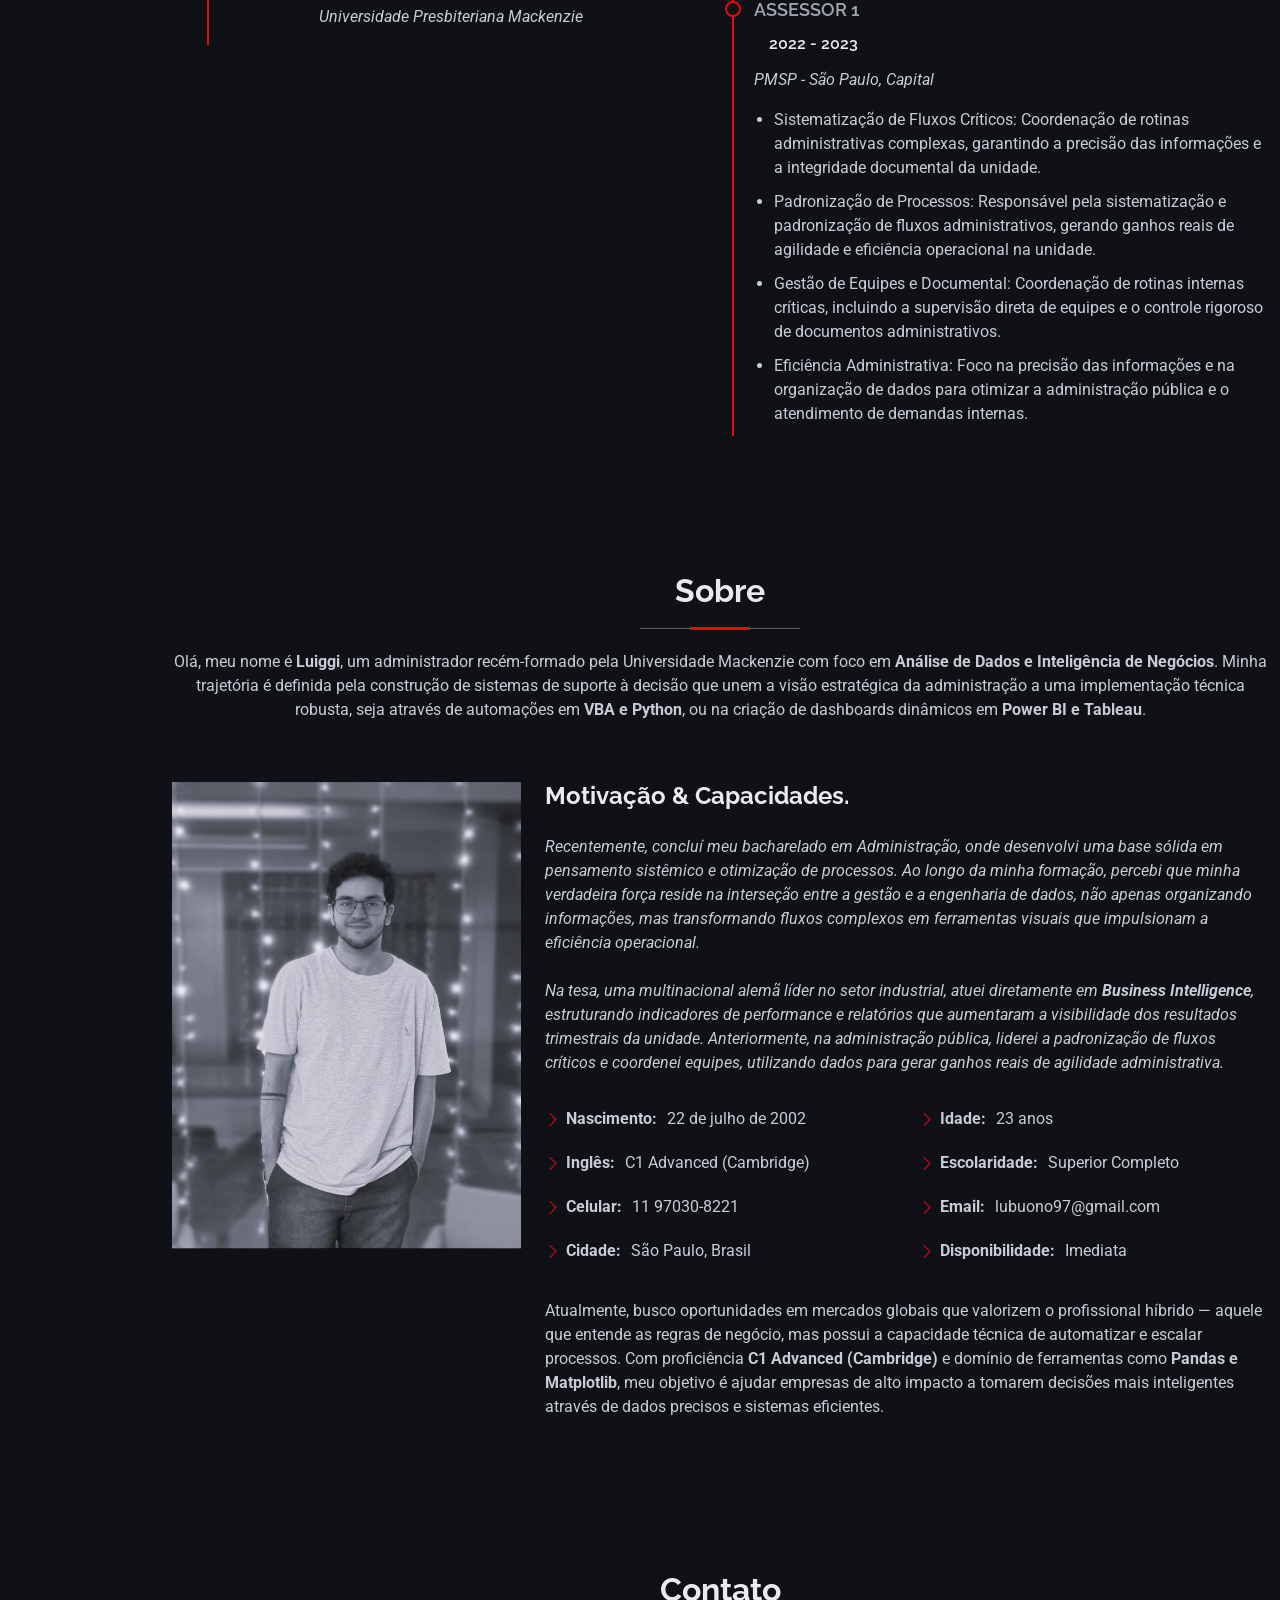
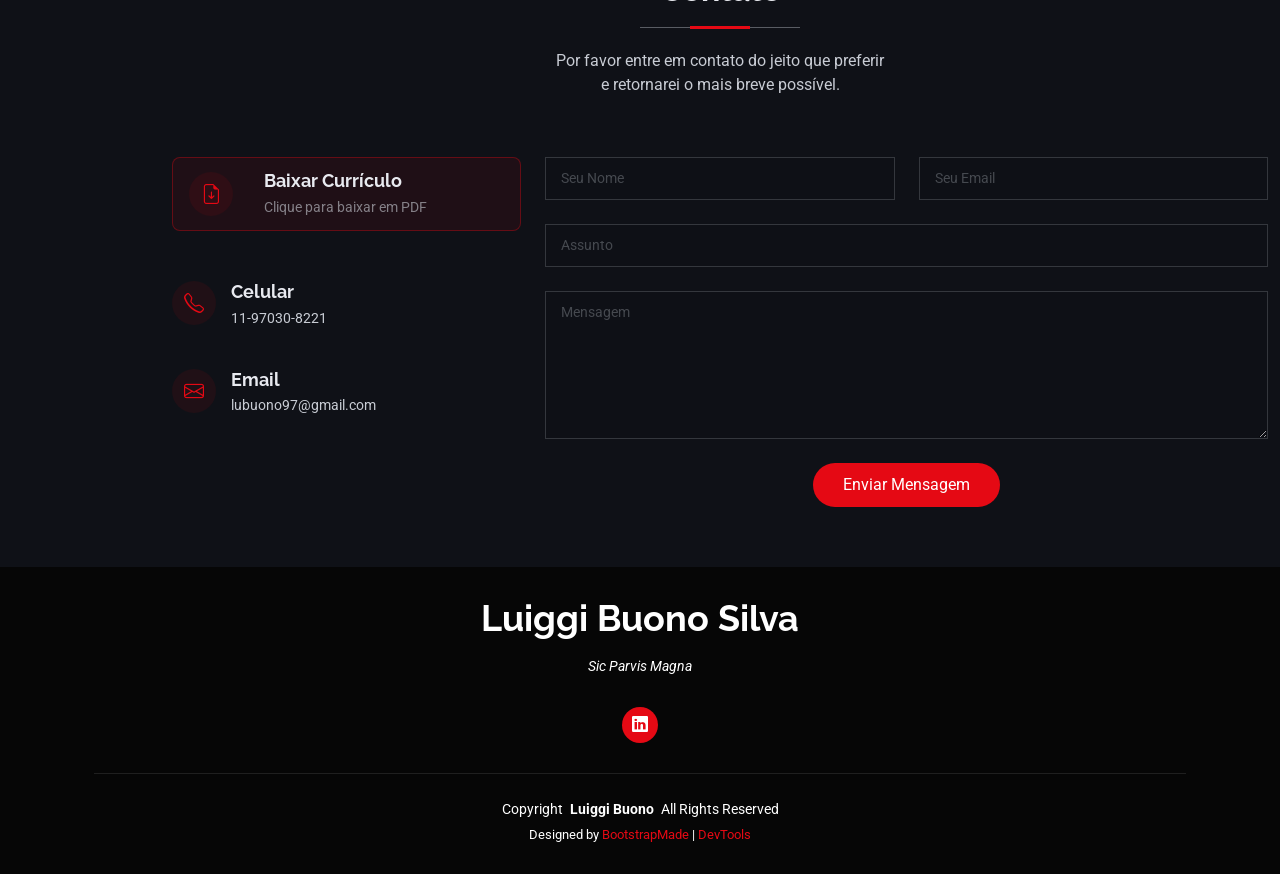
==== commit 7fc8c3c4: "Add files via upload" ====
--- a/index.html
+++ b/index.html
@@ -87,8 +87,8 @@
     <!-- Hero Section -->
     <section id="hero" class="hero section dark-background">
 
-      <img src="assets/img/hero-bg.jpg" alt="">
       <canvas id="hero-canvas" aria-hidden="true"></canvas>
+      <div class="hero-spotlight" aria-hidden="true"></div>
 
       <div class="container" data-aos="zoom-out">
         <div class="row justify-content-center">
@@ -446,7 +446,7 @@
               </div>
               <div class="col-lg-6">
                 <ul>
-                  <li><i class="bi bi-chevron-right"></i> <strong>Idade:</strong> <span>24 anos</span></li>
+                  <li><i class="bi bi-chevron-right"></i> <strong>Idade:</strong> <span>23 anos</span></li>
                   <li><i class="bi bi-chevron-right"></i> <strong>Escolaridade:</strong> <span>Superior Completo</span>
                   </li>
                   <li><i class="bi bi-chevron-right"></i> <strong>Email:</strong> <span>lubuono97@gmail.com</span></li>
@@ -764,4 +764,4 @@
   <script src="assets/js/hero-bg.js"></script>
 
 </body>
-</html>
+</html>
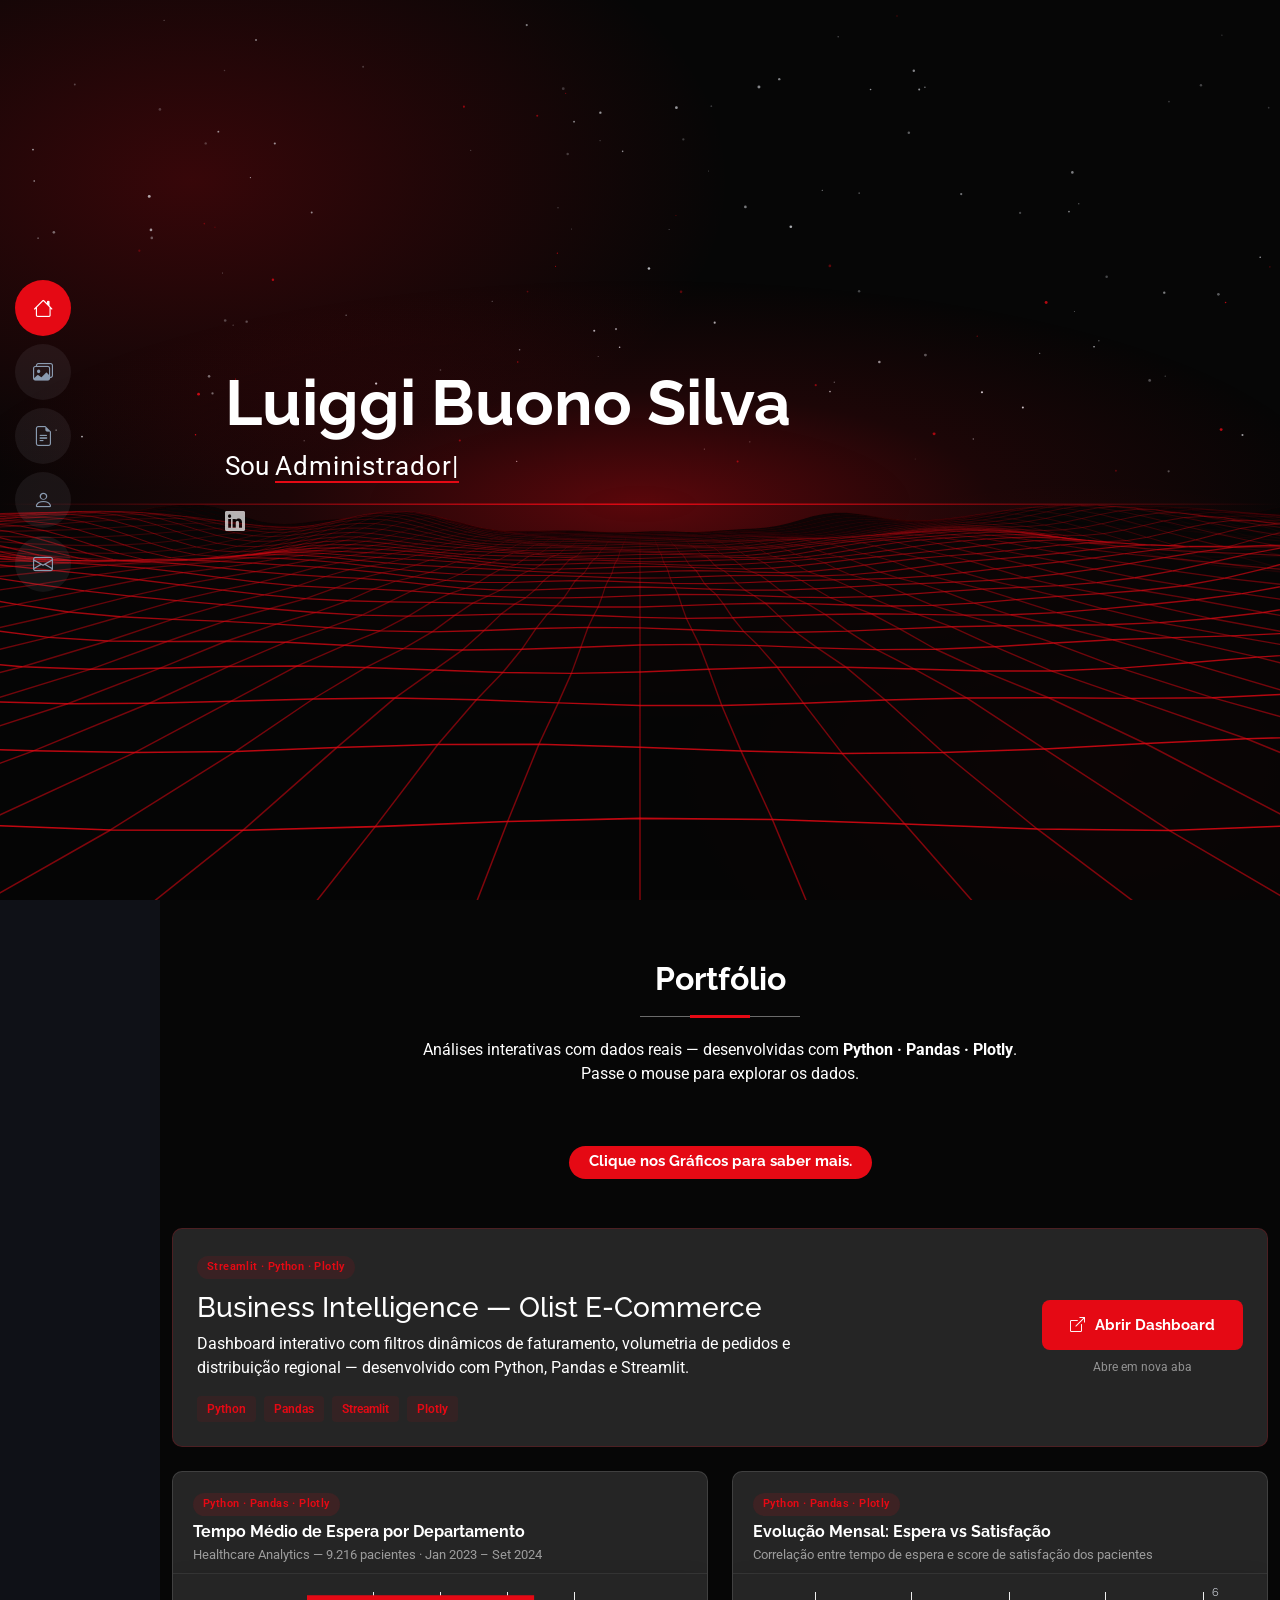
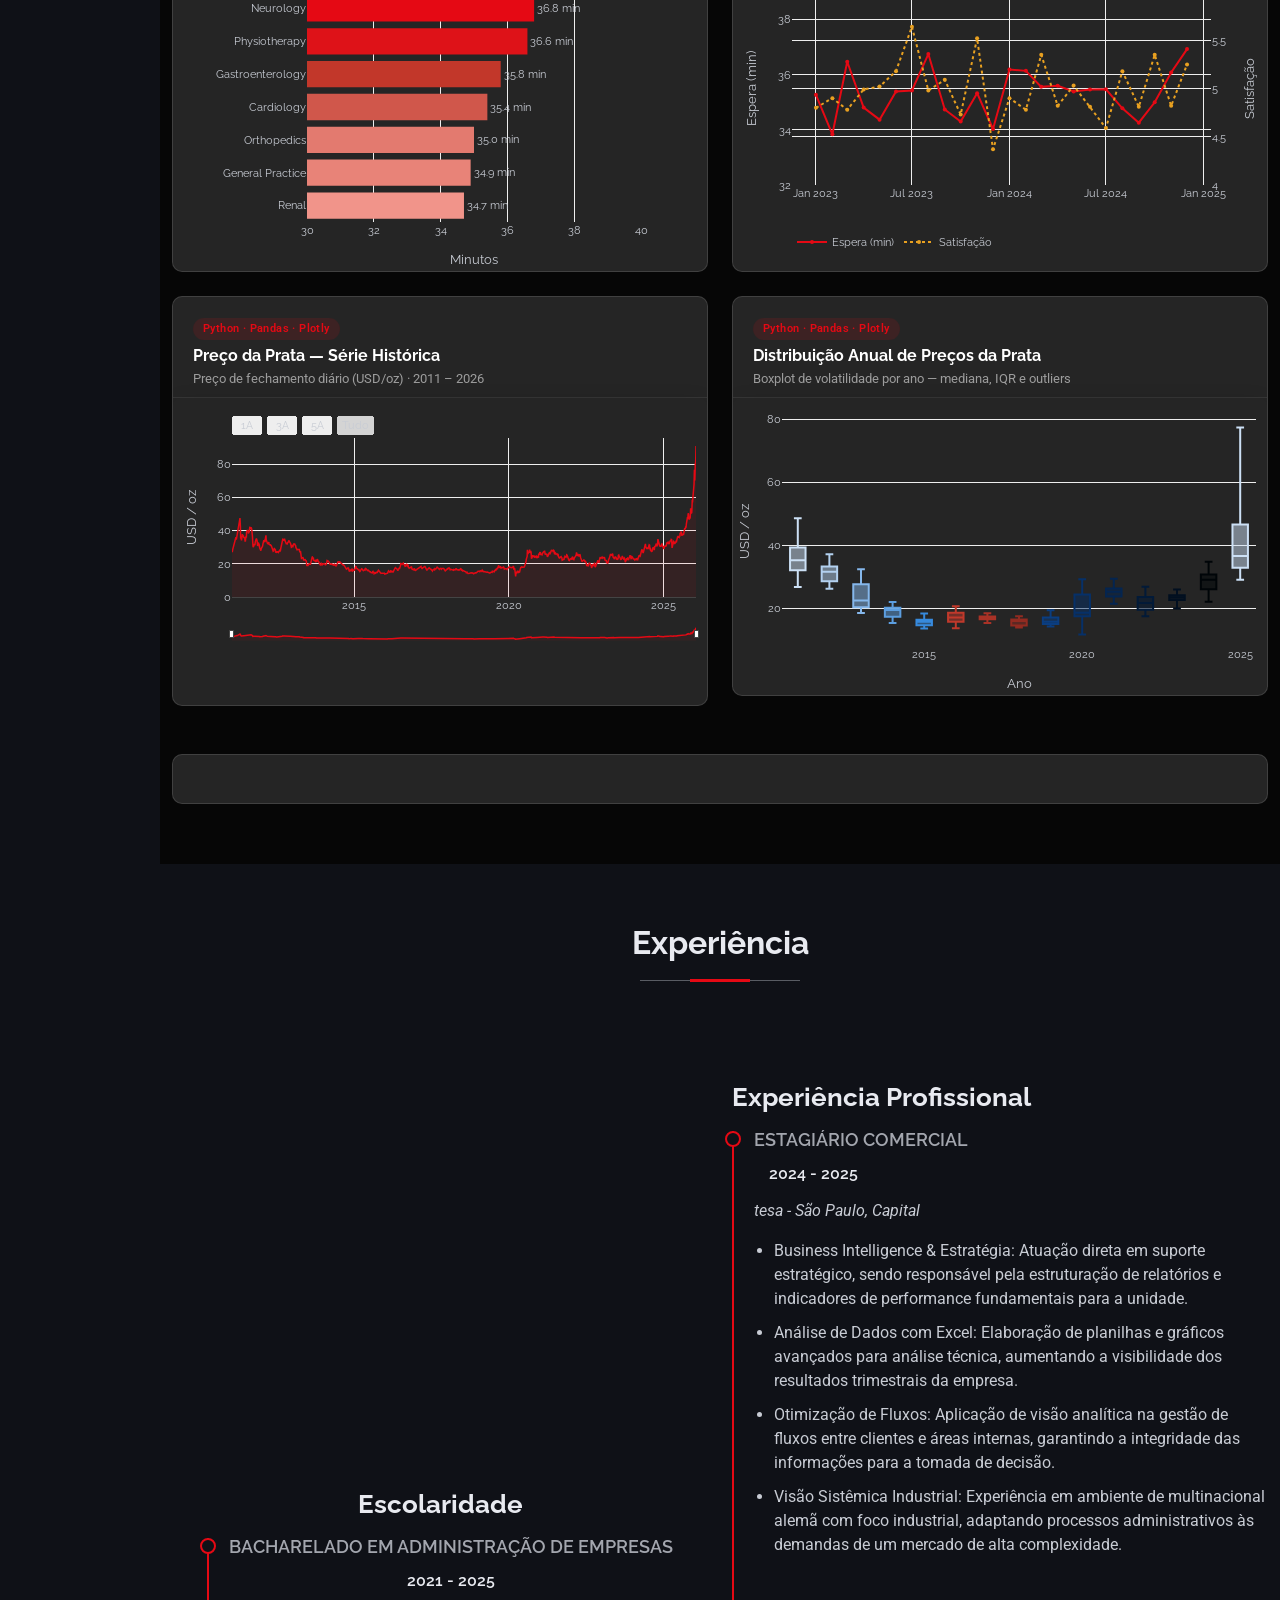
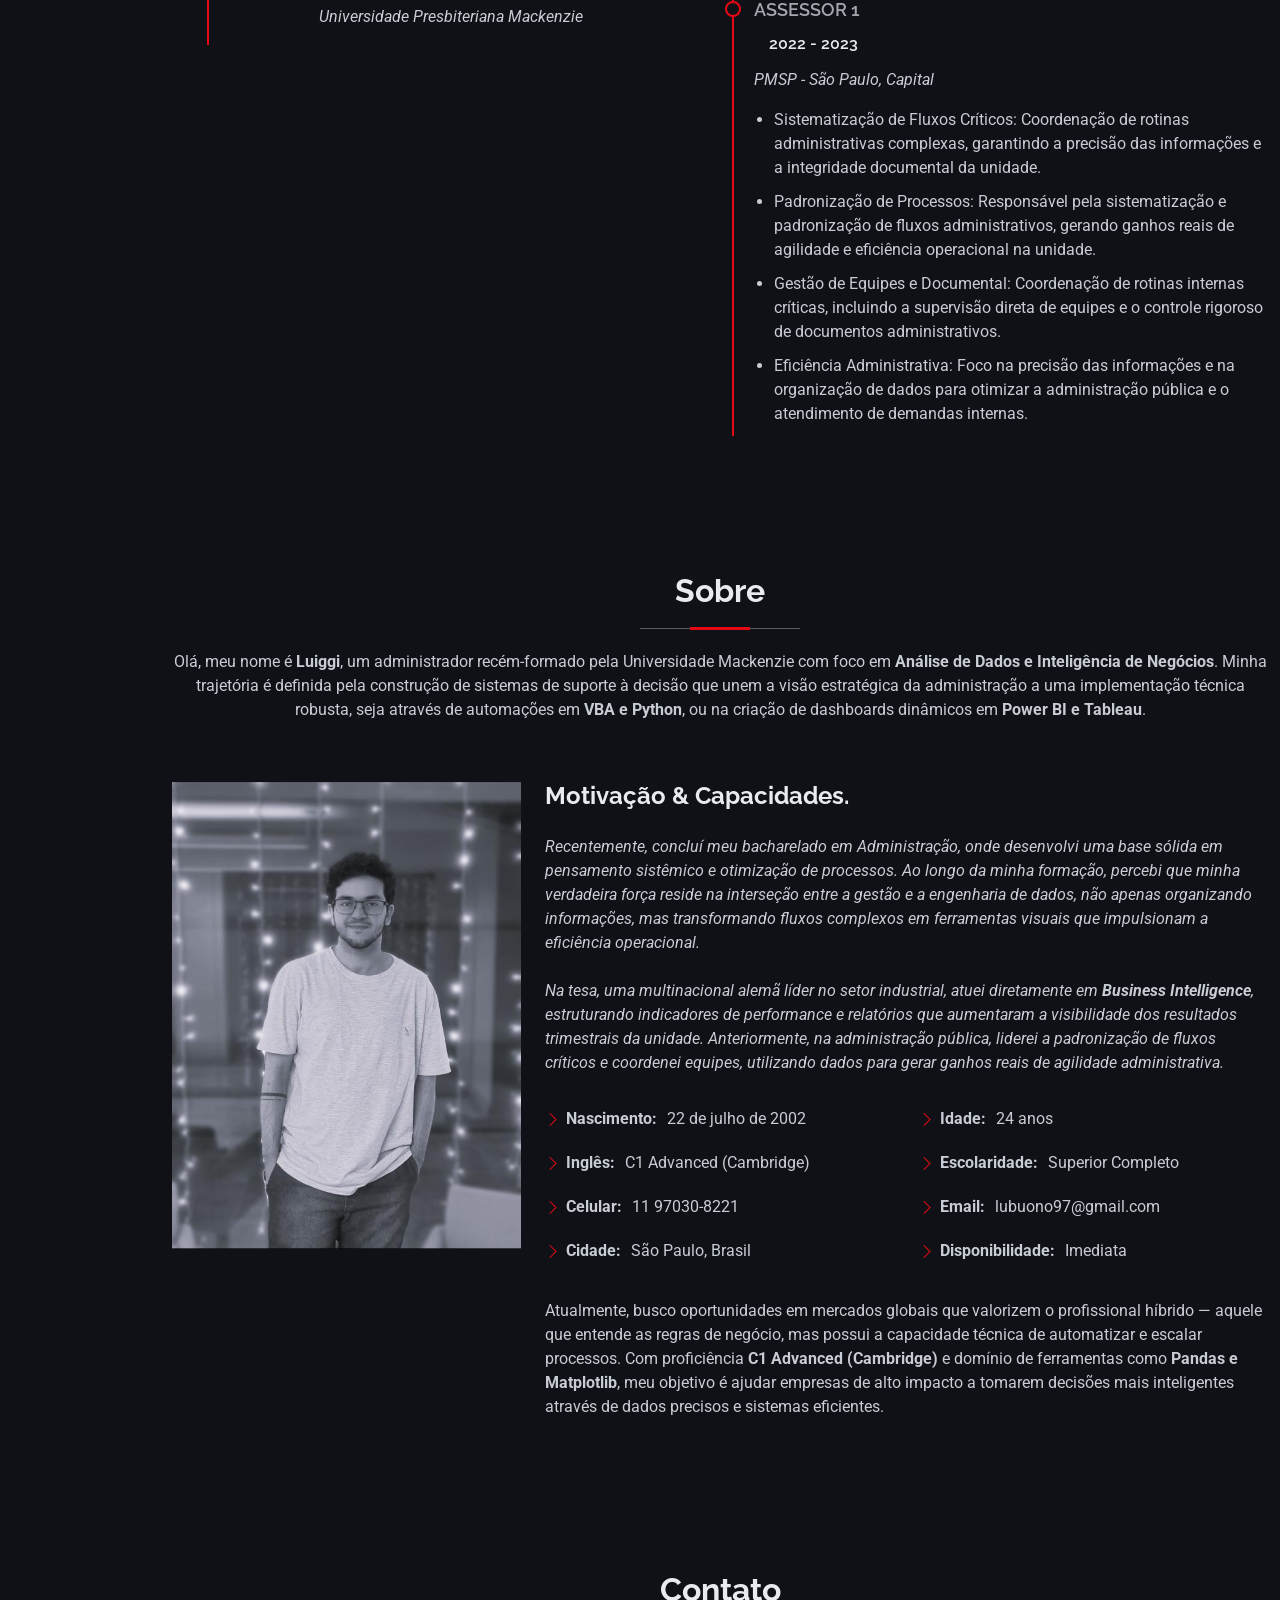
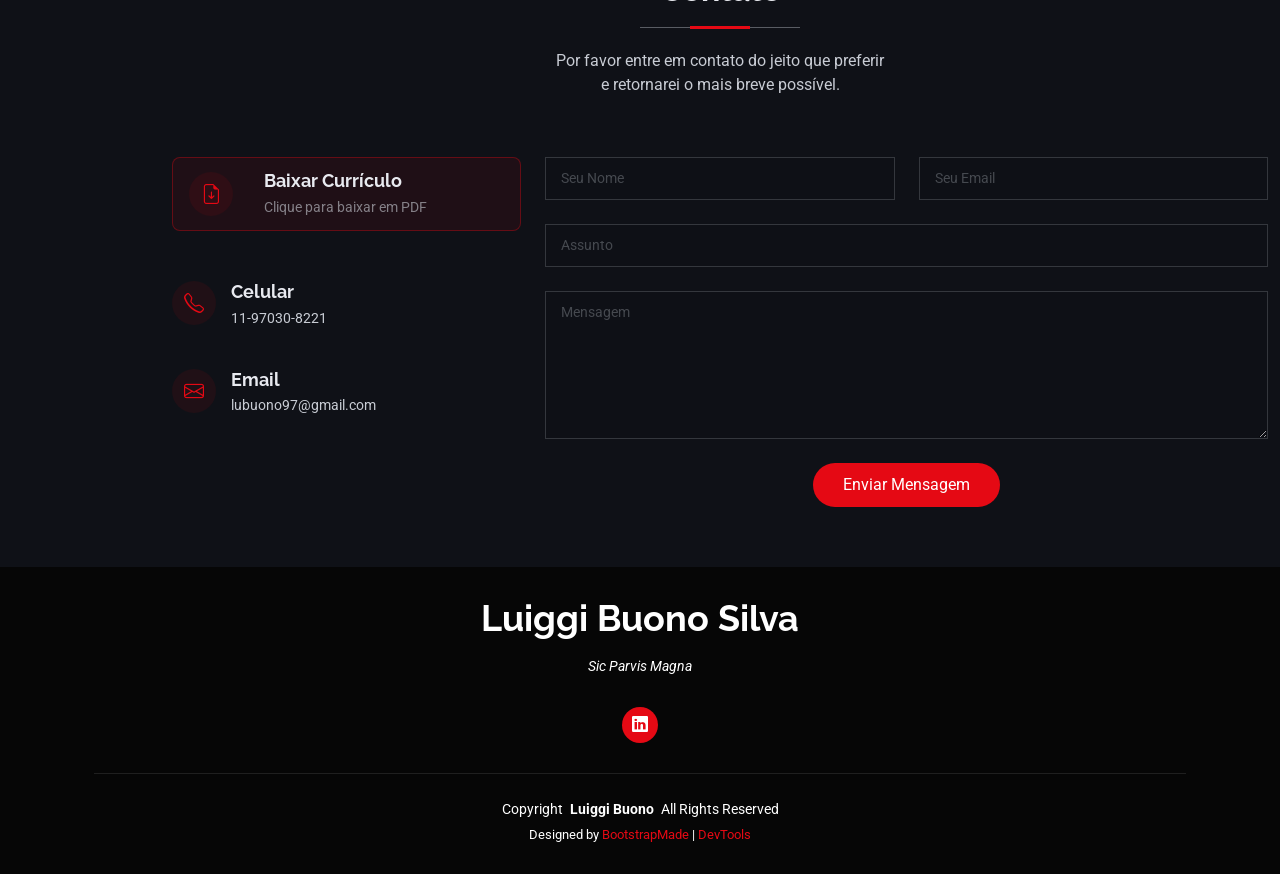
==== commit 9d9b0337: "Update age from 23 to 24 in index.html" ====
--- a/index.html
+++ b/index.html
@@ -446,7 +446,7 @@
               </div>
               <div class="col-lg-6">
                 <ul>
-                  <li><i class="bi bi-chevron-right"></i> <strong>Idade:</strong> <span>23 anos</span></li>
+                  <li><i class="bi bi-chevron-right"></i> <strong>Idade:</strong> <span>24 anos</span></li>
                   <li><i class="bi bi-chevron-right"></i> <strong>Escolaridade:</strong> <span>Superior Completo</span>
                   </li>
                   <li><i class="bi bi-chevron-right"></i> <strong>Email:</strong> <span>lubuono97@gmail.com</span></li>
@@ -764,4 +764,4 @@
   <script src="assets/js/hero-bg.js"></script>
 
 </body>
-</html>+</html>
--- a/assets/css/main.css
+++ b/assets/css/main.css
@@ -537,10 +537,33 @@
 
 .hero:before {
   content: "";
-  background: color-mix(in srgb, var(--background-color), transparent 30%);
+  background:
+    radial-gradient(60% 50% at 15% 20%, rgba(229, 9, 20, 0.22), transparent 70%),
+    radial-gradient(50% 45% at 85% 85%, rgba(229, 9, 20, 0.14), transparent 70%),
+    var(--background-color);
   position: absolute;
   inset: 0;
   z-index: 2;
+}
+
+.hero .hero-spotlight {
+  --mx: 50%;
+  --my: 50%;
+  position: absolute;
+  inset: 0;
+  z-index: 2; /* depois do canvas no DOM, então fica por cima dele e abaixo do texto */
+  pointer-events: none;
+  opacity: 0;
+  transition: opacity 0.5s ease;
+  mix-blend-mode: screen;
+  background: radial-gradient(circle 320px at var(--mx) var(--my),
+      rgba(229, 9, 20, 0.22),
+      rgba(229, 9, 20, 0.07) 45%,
+      transparent 72%);
+}
+
+.hero .hero-spotlight.is-active {
+  opacity: 1;
 }
 
 .hero #hero-canvas {
